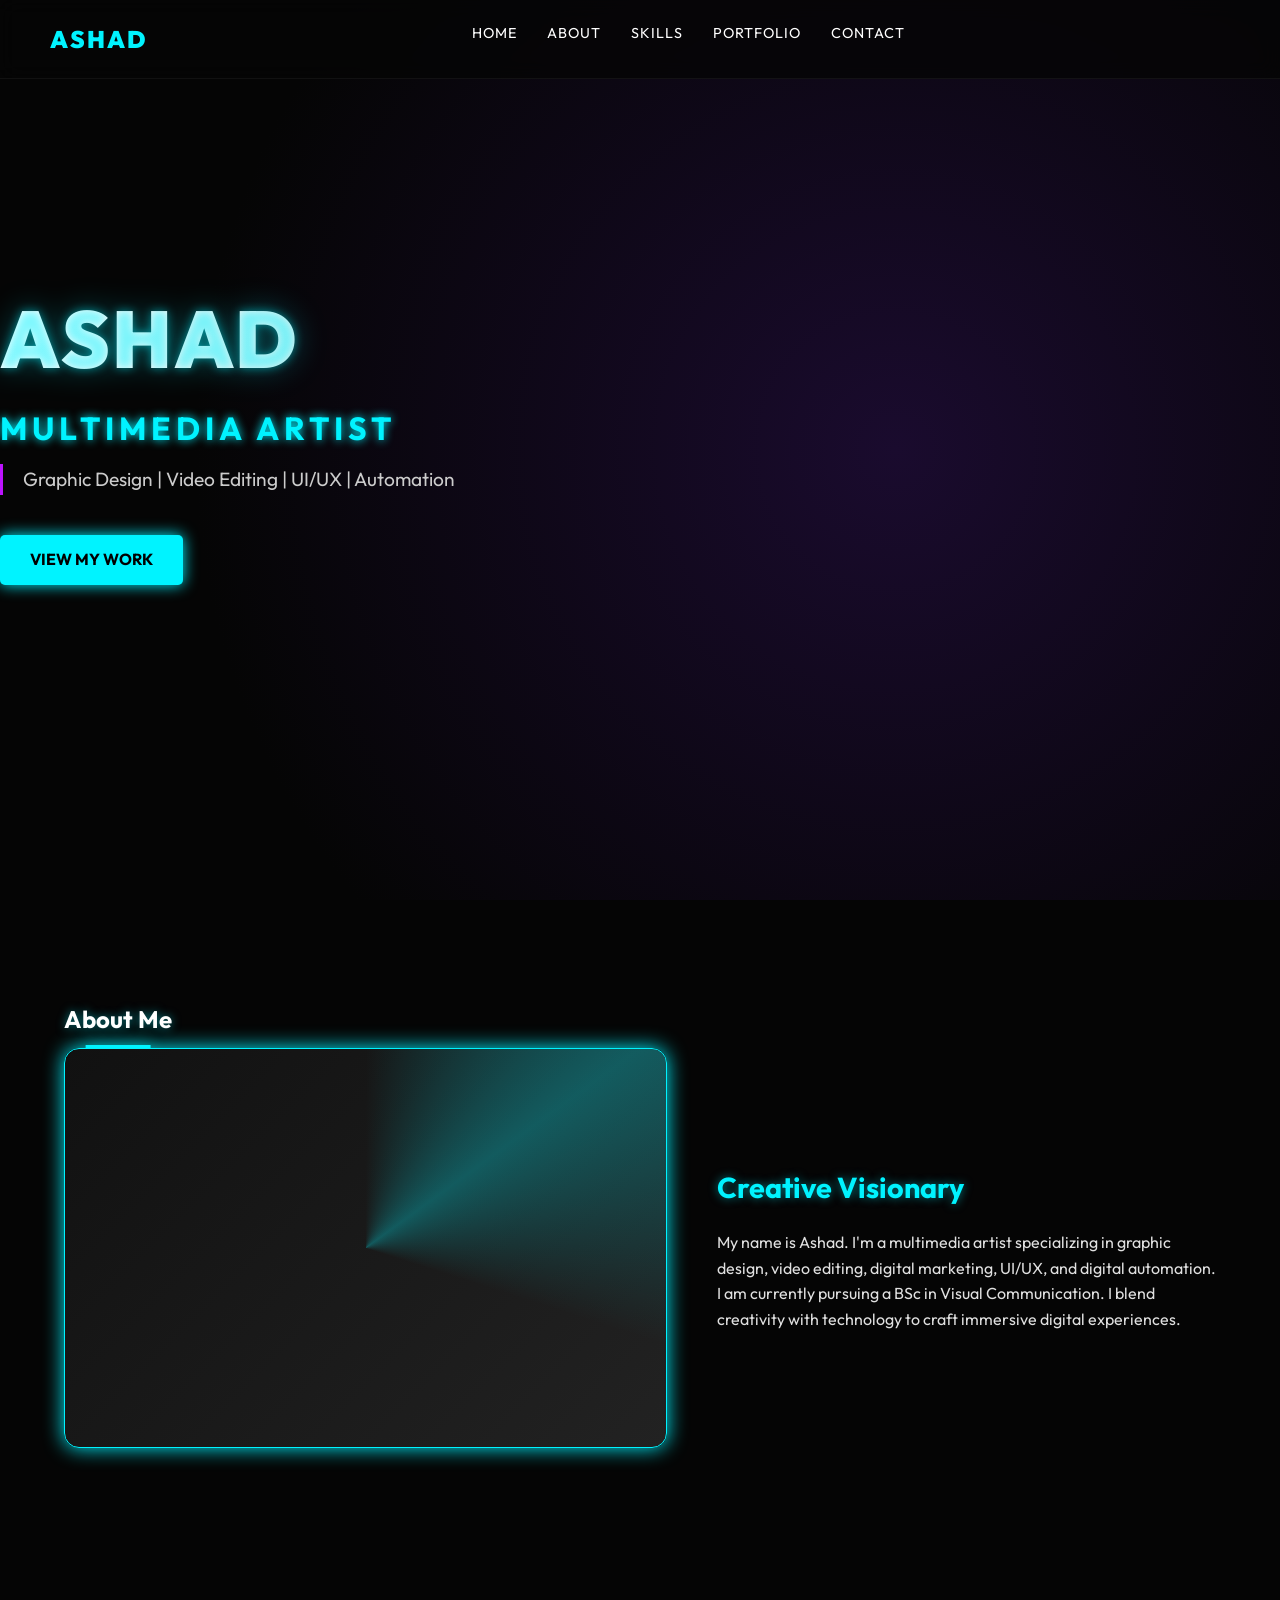
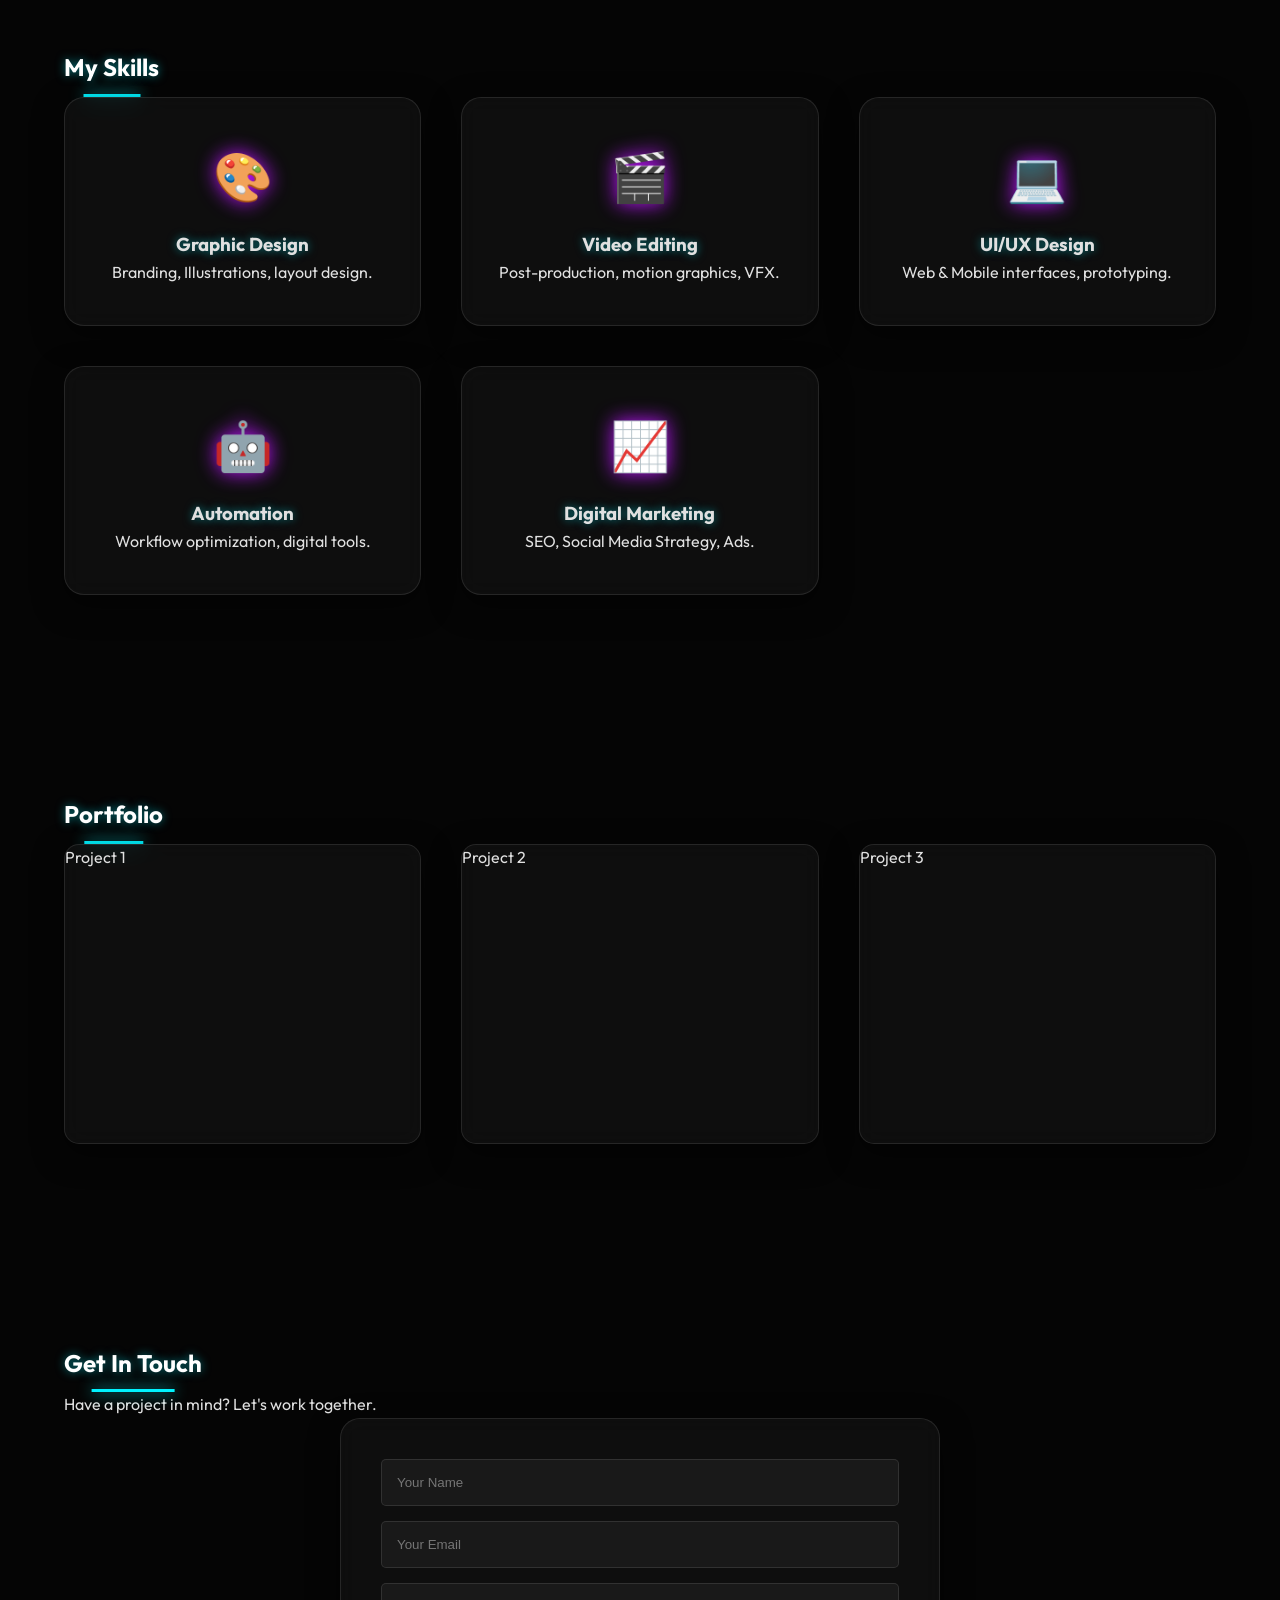
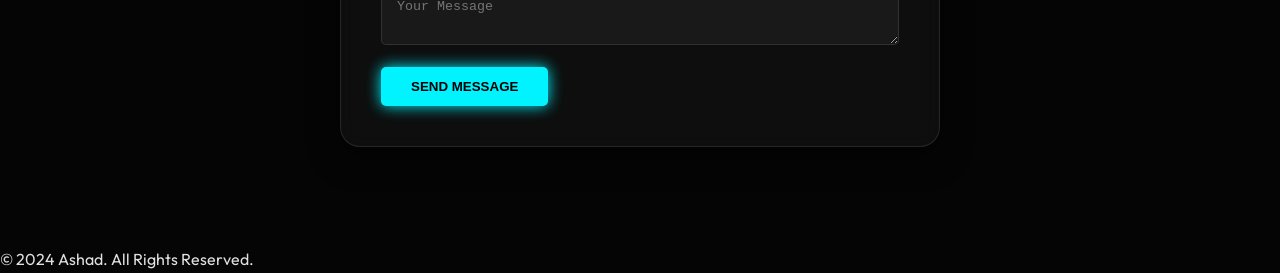
==== index_backup.html @ 560e742f "Initial commit of Portfolio Website" ====
<!DOCTYPE html>
<html lang="en">

<head>
    <meta charset="UTF-8">
    <meta name="viewport" content="width=device-width, initial-scale=1.0">
    <title>Ashad | Multimedia Artist</title>
    <link rel="preconnect" href="https://fonts.googleapis.com">
    <link rel="preconnect" href="https://fonts.gstatic.com" crossorigin>
    <link
        href="https://fonts.googleapis.com/css2?family=Orbitron:wght@400;500;700;900&family=Outfit:wght@300;400;600&display=swap"
        rel="stylesheet">
    <link rel="stylesheet" href="style.css">
</head>

<body>
    <nav>
        <div class="logo">ASHAD</div>
        <ul class="nav-links">
            <li><a href="#hero">Home</a></li>
            <li><a href="#about">About</a></li>
            <li><a href="#skills">Skills</a></li>
            <li><a href="#portfolio">Portfolio</a></li>
            <li><a href="#contact">Contact</a></li>
        </ul>
        <div class="hamburger">
            <span></span>
            <span></span>
            <span></span>
        </div>
    </nav>

    <section id="hero">
        <div class="hero-content">
            <h1 class="glitch" data-text="ASHAD">ASHAD</h1>
            <h2>Multimedia Artist</h2>
            <p>Graphic Design | Video Editing | UI/UX | Automation</p>
            <a href="#portfolio" class="cta-btn">View My Work</a>
        </div>
        <div class="hero-bg-overlay"></div>
    </section>

    <section id="about">
        <div class="container">
            <div class="section-title">
                <h2>About Me</h2>
            </div>
            <div class="about-content">
                <div class="profile-placeholder"></div>
                <div class="about-text">
                    <h3>Creative Visionary</h3>
                    <p>My name is Ashad. I'm a multimedia artist specializing in graphic design, video editing, digital
                        marketing, UI/UX, and digital automation.</p>
                    <p>I am currently pursuing a BSc in Visual Communication. I blend creativity with technology to
                        craft immersive digital experiences.</p>
                </div>
            </div>
        </div>
    </section>

    <section id="skills">
        <div class="container">
            <div class="section-title">
                <h2>My Skills</h2>
            </div>
            <div class="skills-grid">
                <div class="skill-card">
                    <div class="icon">🎨</div>
                    <h3>Graphic Design</h3>
                    <p>Branding, Illustrations, layout design.</p>
                </div>
                <div class="skill-card">
                    <div class="icon">🎬</div>
                    <h3>Video Editing</h3>
                    <p>Post-production, motion graphics, VFX.</p>
                </div>
                <div class="skill-card">
                    <div class="icon">💻</div>
                    <h3>UI/UX Design</h3>
                    <p>Web & Mobile interfaces, prototyping.</p>
                </div>
                <div class="skill-card">
                    <div class="icon">🤖</div>
                    <h3>Automation</h3>
                    <p>Workflow optimization, digital tools.</p>
                </div>
                <div class="skill-card">
                    <div class="icon">📈</div>
                    <h3>Digital Marketing</h3>
                    <p>SEO, Social Media Strategy, Ads.</p>
                </div>
            </div>
        </div>
    </section>

    <section id="portfolio">
        <div class="container">
            <div class="section-title">
                <h2>Portfolio</h2>
            </div>
            <div class="portfolio-grid">
                <!-- Placeholders for now -->
                <div class="portfolio-item">
                    <div class="placeholder-img">Project 1</div>
                    <div class="overlay">
                        <h3>Project Name</h3>
                        <p>Graphic Design</p>
                    </div>
                </div>
                <div class="portfolio-item">
                    <div class="placeholder-img">Project 2</div>
                    <div class="overlay">
                        <h3>Project Name</h3>
                        <p>Video Edit</p>
                    </div>
                </div>
                <div class="portfolio-item">
                    <div class="placeholder-img">Project 3</div>
                    <div class="overlay">
                        <h3>Project Name</h3>
                        <p>UI Design</p>
                    </div>
                </div>
            </div>
        </div>
    </section>

    <section id="contact">
        <div class="container">
            <div class="section-title">
                <h2>Get In Touch</h2>
            </div>
            <div class="contact-content">
                <p>Have a project in mind? Let's work together.</p>
                <form class="contact-form">
                    <input type="text" placeholder="Your Name" required>
                    <input type="email" placeholder="Your Email" required>
                    <textarea placeholder="Your Message" required></textarea>
                    <button type="submit" class="cta-btn">Send Message</button>
                </form>
            </div>
        </div>
    </section>

    <footer>
        <p>&copy; 2024 Ashad. All Rights Reserved.</p>
    </footer>

    <script src="main.js"></script>
</body>

</html>
---- style.css ----
:root {
    --bg-color: #050505;
    --text-color: #e0e0e0;
    --primary-color: #00f3ff;
    --secondary-color: #bc13fe;
    --accent-color: #ffe600;
    --glass-bg: rgba(255, 255, 255, 0.03);
    --glass-border: rgba(255, 255, 255, 0.08);
    --font-heading: 'Orbitron', sans-serif;
    --font-body: 'Outfit', sans-serif;
}

html,
body,
* {
    margin: 0;
    padding: 0;
    box-sizing: border-box;
    cursor: none;
    /* Hide default cursor */
}

body {
    background-color: var(--bg-color);
    color: var(--text-color);
    font-family: var(--font-body);
    line-height: 1.6;
    overflow-x: hidden;
    /* Removed perspective to prevent fixed position issues with cursor */
}

/* Background Effects */
.bg-grid {
    position: fixed;
    top: 0;
    left: 0;
    width: 200%;
    height: 200%;
    background-image:
        linear-gradient(var(--glass-border) 1px, transparent 1px),
        linear-gradient(90deg, var(--glass-border) 1px, transparent 1px);
    background-size: 50px 50px;
    transform: perspective(500px) rotateX(60deg) translateY(-100px) translateZ(-200px);
    opacity: 0.2;
    z-index: -2;
    animation: gridMove 20s linear infinite;
    pointer-events: none;
}

@keyframes gridMove {
    0% {
        transform: perspective(500px) rotateX(60deg) translateY(0) translateZ(-200px);
    }

    100% {
        transform: perspective(500px) rotateX(60deg) translateY(50px) translateZ(-200px);
    }
}

.particles {
    position: fixed;
    top: 0;
    left: 0;
    width: 100%;
    height: 100%;
    z-index: -1;
    pointer-events: none;
    overflow: hidden;
}

.particle {
    position: absolute;
    width: 2px;
    height: 2px;
    background: var(--primary-color);
    border-radius: 50%;
    box-shadow: 0 0 5px var(--primary-color);
    opacity: 0.5;
    animation: floatParticle 10s infinite linear;
}

@keyframes floatParticle {
    0% {
        transform: translateY(100vh);
        opacity: 0;
    }

    50% {
        opacity: 0.8;
    }

    100% {
        transform: translateY(-10vh);
        opacity: 0;
    }
}

/* Typography & Glows */
h1,
h2,
h3 {
    text-shadow: 0 0 10px rgba(0, 243, 255, 0.5);
}

.section-title h2 {
    position: relative;
    display: inline-block;
    padding-bottom: 10px;
    color: white;
}

.section-title h2::after {
    content: '';
    position: absolute;
    bottom: 0;
    left: 50%;
    transform: translateX(-50%);
    width: 60%;
    height: 3px;
    background: var(--primary-color);
    box-shadow: 0 0 15px var(--primary-color);
}

/* Hero Section Overhaul */
#hero {
    min-height: 100vh;
    display: flex;
    justify-content: center;
    /* Center the container */
    align-items: center;
    position: relative;
    background: radial-gradient(circle at 70% 50%, #1a0b2e 0%, #050505 70%);
    /* Highlight behind character */
    overflow: hidden;
    padding-top: 80px;
    /* Space for nav */
}

.hero-container {
    width: 90%;
    max-width: 1400px;
    display: flex;
    align-items: center;
    justify-content: space-between;
    z-index: 10;
}

.hero-content {
    flex: 1;
    text-align: left;
    /* Align text to left */
    transform-style: preserve-3d;
    padding-right: 50px;
}

.hero-content h1 {
    font-size: 5rem;
    line-height: 1.1;
    margin-bottom: 20px;
    font-weight: 900;
    letter-spacing: 2px;
    background: linear-gradient(to right, #fff, #bbb);
    background-clip: text;
    -webkit-background-clip: text;
    -webkit-text-fill-color: transparent;
    filter: drop-shadow(0 0 15px rgba(0, 243, 255, 0.3));
    animation: textFloat 4s ease-in-out infinite;
}

.hero-content h2 {
    font-size: 2rem;
    color: var(--primary-color);
    margin-bottom: 10px;
    text-transform: uppercase;
    letter-spacing: 5px;
    text-shadow: 0 0 10px var(--primary-color);
}

.hero-content p {
    font-size: 1.2rem;
    color: #ccc;
    margin-bottom: 40px;
    max-width: 600px;
    border-left: 3px solid var(--secondary-color);
    padding-left: 20px;
}

/* Hero Character Image */
.hero-image-container {
    flex: 1;
    display: flex;
    justify-content: center;
    align-items: center;
    position: relative;
    perspective: 1000px;
}

.hero-image-container::before {
    content: '';
    position: absolute;
    width: 600px;
    height: 600px;
    background: radial-gradient(circle, rgba(0, 243, 255, 0.2) 0%, transparent 70%);
    z-index: -1;
    animation: pulseGlow 5s infinite ease-in-out;
}

.hero-character {
    width: 100%;
    max-width: 600px;
    height: auto;
    filter: drop-shadow(0 0 20px rgba(188, 19, 254, 0.3));
    mask-image: linear-gradient(to bottom, black 80%, transparent 100%);
    -webkit-mask-image: linear-gradient(to bottom, black 80%, transparent 100%);
    transition: transform 0.2s ease-out;
}

@keyframes pulseGlow {

    0%,
    100% {
        opacity: 0.5;
        transform: scale(1);
    }

    50% {
        opacity: 0.8;
        transform: scale(1.1);
    }
}

@media(max-width: 968px) {
    .hero-container {
        flex-direction: column-reverse;
        text-align: center;
        padding-top: 120px;
    }

    .hero-content {
        padding-right: 0;
        text-align: center;
        margin-top: 40px;
    }

    .hero-content p {
        border-left: none;
        margin: 0 auto 40px auto;
    }

    .hero-content h1 {
        font-size: 3.5rem;
    }
}

@keyframes textFloat {

    0%,
    100% {
        transform: translateY(0) rotateX(0);
    }

    50% {
        transform: translateY(-10px) rotateX(5deg);
    }
}

/* 3D Cards logic */
.skill-card,
.portfolio-item,
.about-img img,
.contact-form {
    background: rgba(20, 20, 20, 0.6);
    backdrop-filter: blur(10px);
    border: 1px solid rgba(255, 255, 255, 0.1);
    box-shadow: 0 10px 30px rgba(0, 0, 0, 0.5);
    transition: transform 0.1s ease-out, box-shadow 0.3s ease;
    /* Fast transform */
    transform-style: preserve-3d;
    perspective: 1000px;
}

.skill-card:hover,
.portfolio-item:hover {
    box-shadow: 0 0 30px rgba(0, 243, 255, 0.3), inset 0 0 20px rgba(0, 243, 255, 0.1);
    border-color: var(--primary-color);
}

/* About Section */
.profile-placeholder {
    width: 100%;
    height: 400px;
    background: linear-gradient(135deg, #111 0%, #222 100%);
    position: relative;
    overflow: hidden;
    border-radius: 15px;
    border: 1px solid var(--primary-color);
    box-shadow: 0 0 20px var(--primary-color);
}

.profile-placeholder::before {
    content: '';
    position: absolute;
    top: -50%;
    left: -50%;
    width: 200%;
    height: 200%;
    background: conic-gradient(transparent, var(--primary-color), transparent 30%);
    animation: rotate 4s linear infinite;
    opacity: 0.3;
}

@keyframes rotate {
    100% {
        transform: rotate(360deg);
    }
}

/* Layout helpers */
.container {
    width: 90%;
    max-width: 1200px;
    margin: 0 auto;
}

section {
    padding: 100px 0;
}

/* Nav */
nav {
    display: flex;
    justify-content: space-between;
    padding: 20px 50px;
    position: fixed;
    width: 100%;
    top: 0;
    z-index: 1000;
    background: rgba(5, 5, 5, 0.8);
    backdrop-filter: blur(10px);
    border-bottom: 1px solid rgba(255, 255, 255, 0.05);
}

.nav-links {
    display: flex;
    gap: 30px;
    list-style: none;
}

.nav-links a {
    color: #fff;
    text-decoration: none;
    text-transform: uppercase;
    font-size: 0.9rem;
    letter-spacing: 1px;
    transition: 0.3s;
}

.nav-links a:hover {
    color: var(--primary-color);
    text-shadow: 0 0 10px var(--primary-color);
}

.logo {
    color: var(--primary-color);
    font-weight: 900;
    font-size: 1.5rem;
    letter-spacing: 2px;
}

/* Grid Layouts */
.skills-grid,
.portfolio-grid {
    display: grid;
    grid-template-columns: repeat(auto-fit, minmax(280px, 1fr));
    gap: 40px;
}

.skill-card {
    padding: 40px 20px;
    text-align: center;
    border-radius: 20px;
}

.skill-card .icon {
    font-size: 3rem;
    margin-bottom: 15px;
    filter: drop-shadow(0 0 10px var(--secondary-color));
}

.portfolio-item {
    height: 300px;
    border-radius: 15px;
    position: relative;
    overflow: hidden;
}

.portfolio-item .overlay {
    position: absolute;
    bottom: 0;
    left: 0;
    width: 100%;
    padding: 20px;
    background: linear-gradient(to top, black, transparent);
    transform: translateY(100%);
    transition: transform 0.3s ease;
}

.portfolio-item:hover .overlay {
    transform: translateY(0);
}

/* Contact */
.contact-form {
    padding: 40px;
    border-radius: 20px;
    max-width: 600px;
    margin: 0 auto;
}

.contact-form input,
.contact-form textarea {
    width: 100%;
    padding: 15px;
    margin-bottom: 15px;
    background: rgba(255, 255, 255, 0.05);
    border: 1px solid rgba(255, 255, 255, 0.1);
    color: white;
    border-radius: 5px;
}

.contact-form input:focus,
.contact-form textarea:focus {
    outline: none;
    border-color: var(--primary-color);
    box-shadow: 0 0 10px rgba(0, 243, 255, 0.2);
}

.cta-btn {
    padding: 12px 30px;
    background: var(--primary-color);
    color: black;
    border: none;
    font-weight: bold;
    text-transform: uppercase;
    cursor: pointer;
    box-shadow: 0 0 15px var(--primary-color);
    transition: 0.3s;
    display: inline-block;
    text-decoration: none;
    border-radius: 5px;
}

.cta-btn:hover {
    background: white;
    box-shadow: 0 0 25px white;
    transform: scale(1.05);
}

/* About Layout */
.about-content {
    display: flex;
    align-items: center;
    gap: 50px;
}

.about-text h3 {
    color: var(--primary-color);
    margin-bottom: 20px;
    font-size: 1.8rem;
}

/* Responsive */
@media(max-width: 768px) {
    .nav-links {
        display: none;
    }

    .hero-content h1 {
        font-size: 3rem;
    }

    .about-content {
        flex-direction: column;
    }
}
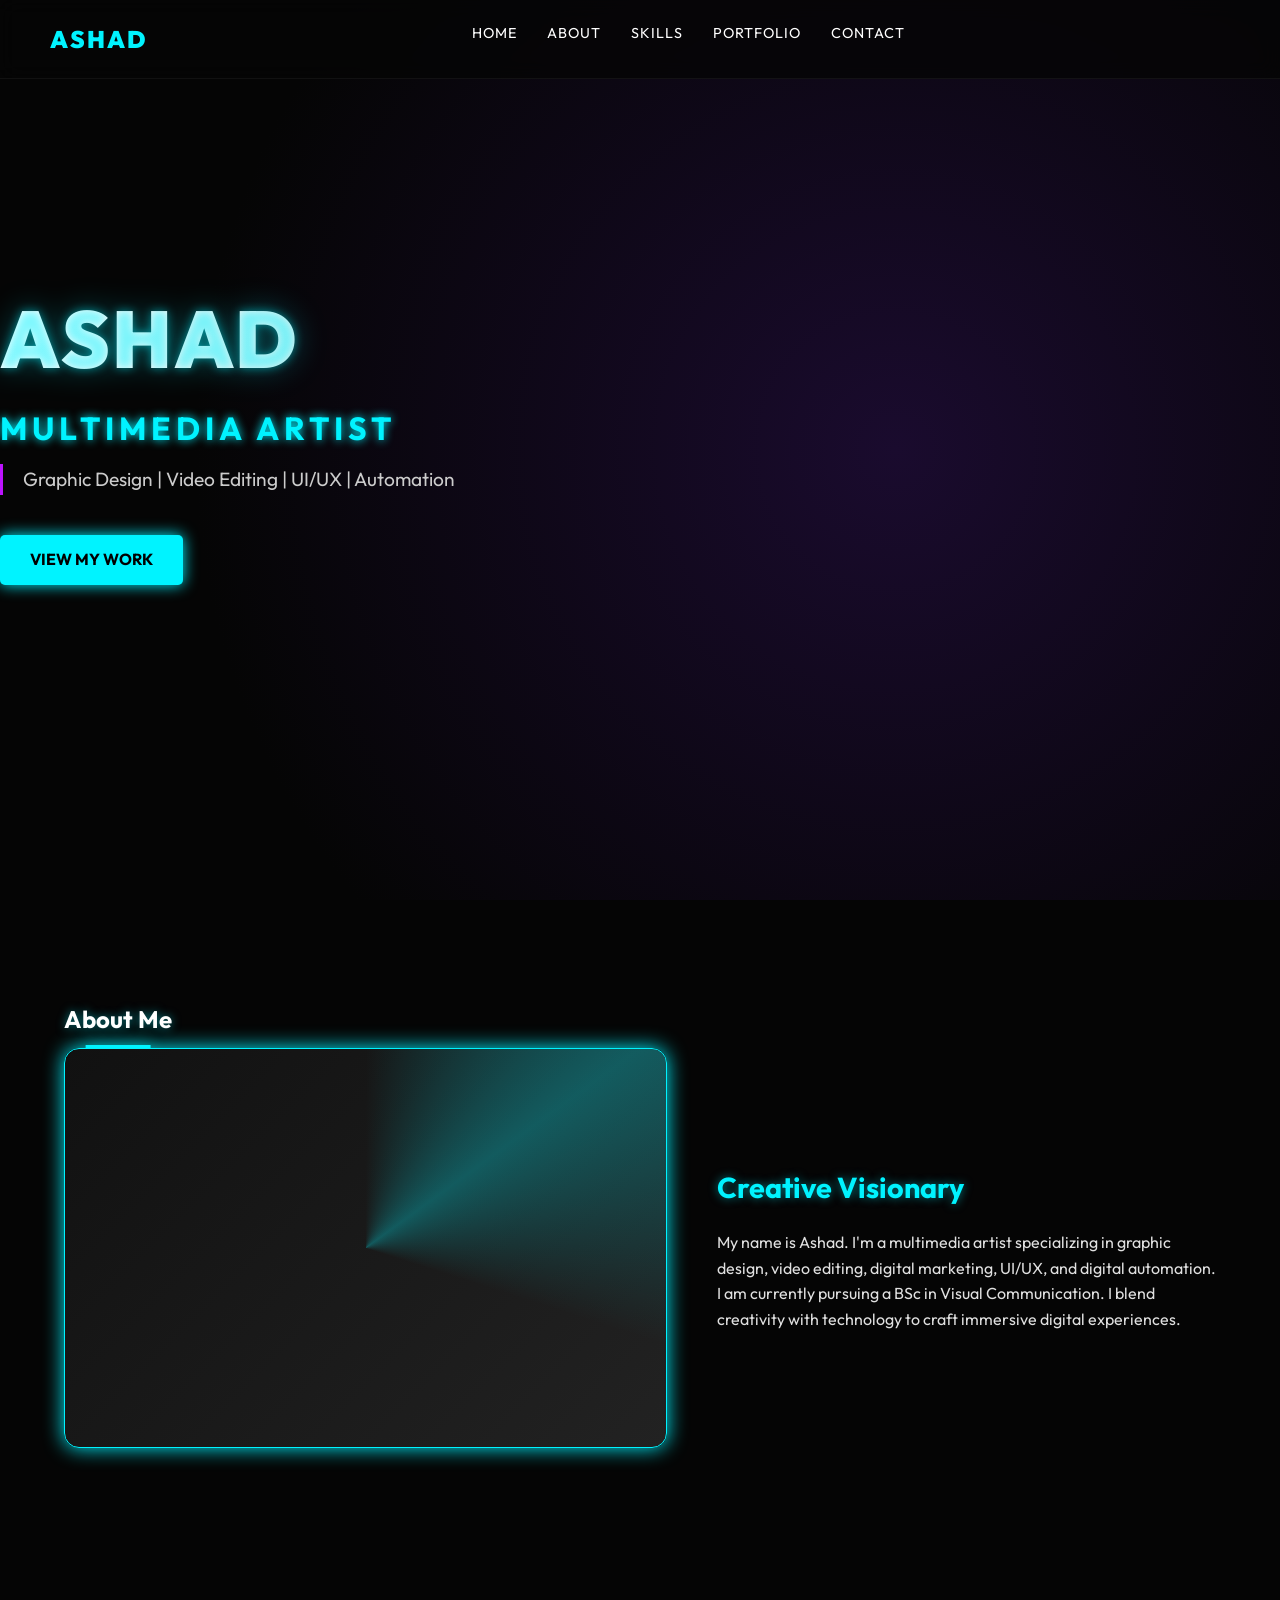
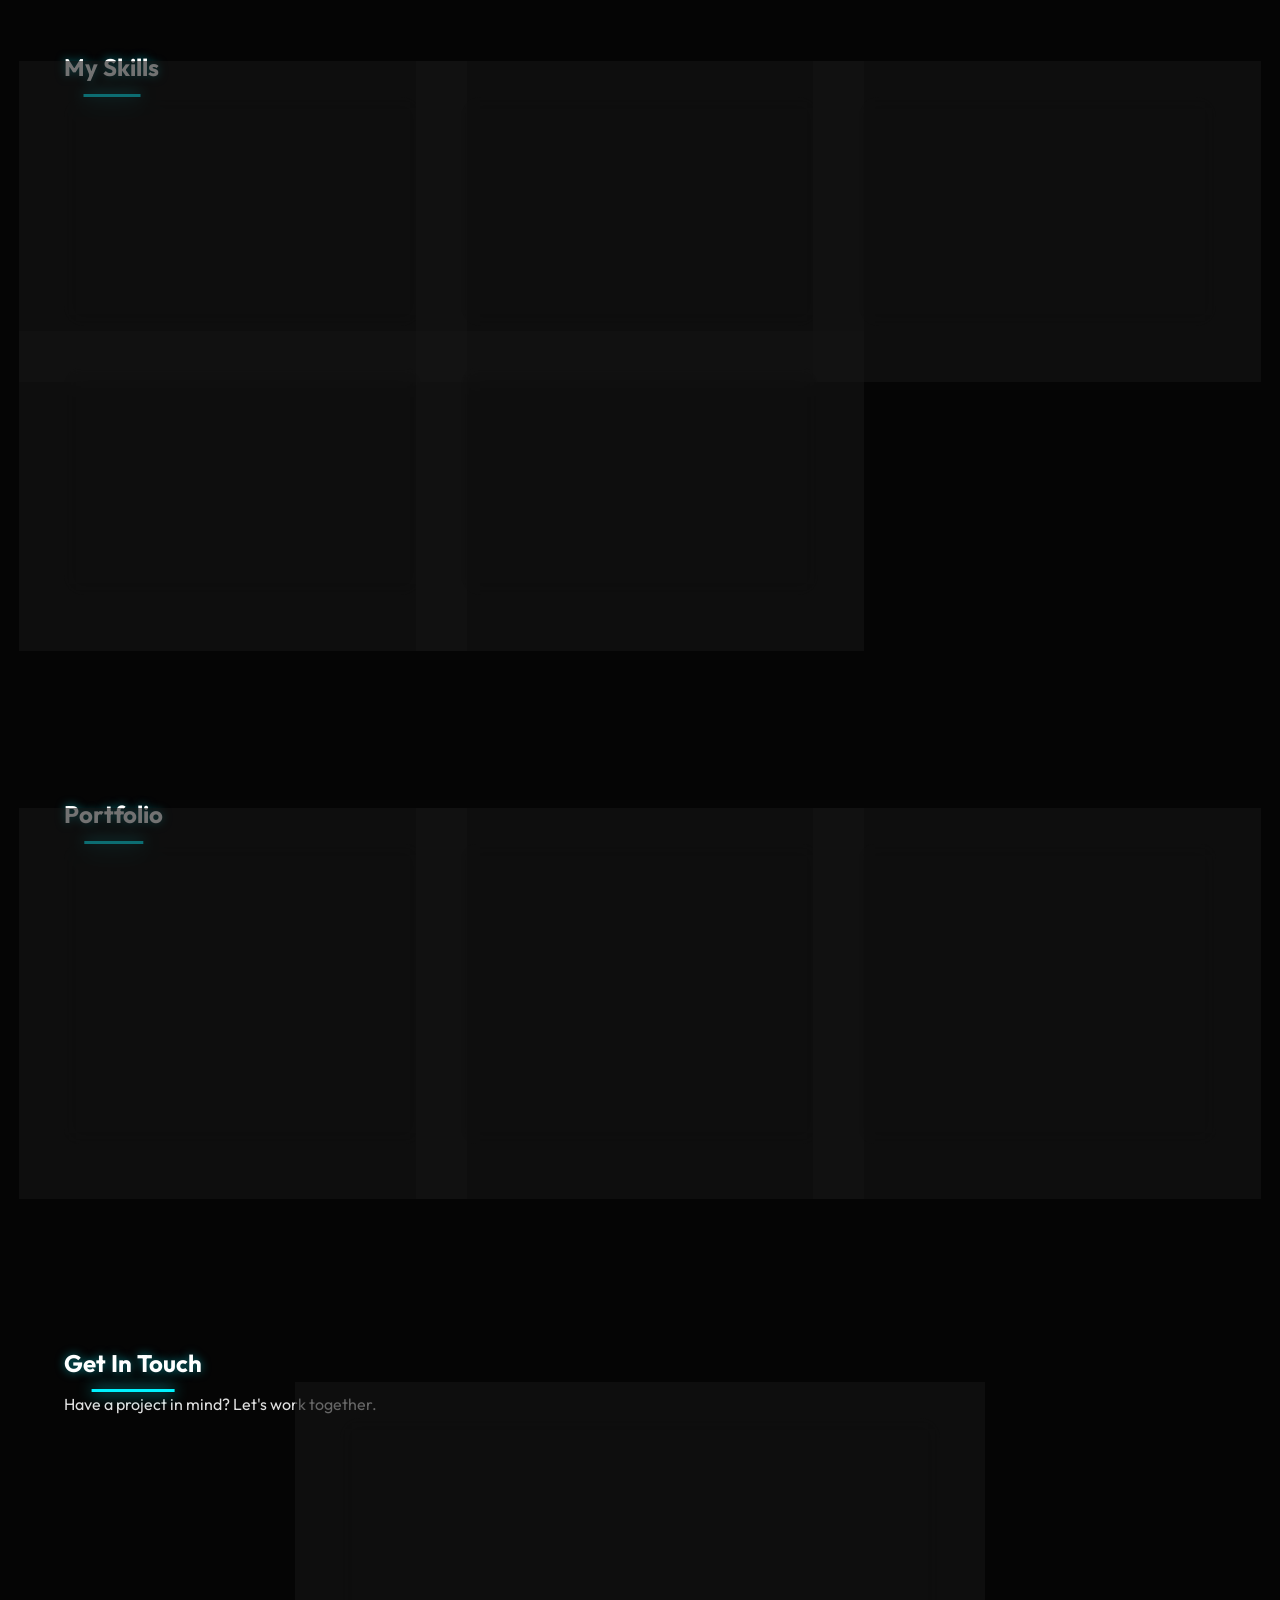
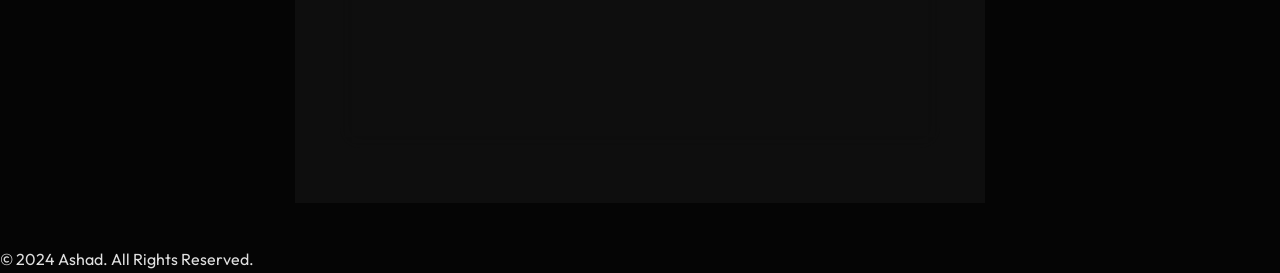
==== commit 3fbc893b: "Add files via upload" ====
--- a/index_backup.html
+++ b/index_backup.html
@@ -1,152 +1,152 @@
-<!DOCTYPE html>
-<html lang="en">
-
-<head>
-    <meta charset="UTF-8">
-    <meta name="viewport" content="width=device-width, initial-scale=1.0">
-    <title>Ashad | Multimedia Artist</title>
-    <link rel="preconnect" href="https://fonts.googleapis.com">
-    <link rel="preconnect" href="https://fonts.gstatic.com" crossorigin>
-    <link
-        href="https://fonts.googleapis.com/css2?family=Orbitron:wght@400;500;700;900&family=Outfit:wght@300;400;600&display=swap"
-        rel="stylesheet">
-    <link rel="stylesheet" href="style.css">
-</head>
-
-<body>
-    <nav>
-        <div class="logo">ASHAD</div>
-        <ul class="nav-links">
-            <li><a href="#hero">Home</a></li>
-            <li><a href="#about">About</a></li>
-            <li><a href="#skills">Skills</a></li>
-            <li><a href="#portfolio">Portfolio</a></li>
-            <li><a href="#contact">Contact</a></li>
-        </ul>
-        <div class="hamburger">
-            <span></span>
-            <span></span>
-            <span></span>
-        </div>
-    </nav>
-
-    <section id="hero">
-        <div class="hero-content">
-            <h1 class="glitch" data-text="ASHAD">ASHAD</h1>
-            <h2>Multimedia Artist</h2>
-            <p>Graphic Design | Video Editing | UI/UX | Automation</p>
-            <a href="#portfolio" class="cta-btn">View My Work</a>
-        </div>
-        <div class="hero-bg-overlay"></div>
-    </section>
-
-    <section id="about">
-        <div class="container">
-            <div class="section-title">
-                <h2>About Me</h2>
-            </div>
-            <div class="about-content">
-                <div class="profile-placeholder"></div>
-                <div class="about-text">
-                    <h3>Creative Visionary</h3>
-                    <p>My name is Ashad. I'm a multimedia artist specializing in graphic design, video editing, digital
-                        marketing, UI/UX, and digital automation.</p>
-                    <p>I am currently pursuing a BSc in Visual Communication. I blend creativity with technology to
-                        craft immersive digital experiences.</p>
-                </div>
-            </div>
-        </div>
-    </section>
-
-    <section id="skills">
-        <div class="container">
-            <div class="section-title">
-                <h2>My Skills</h2>
-            </div>
-            <div class="skills-grid">
-                <div class="skill-card">
-                    <div class="icon">🎨</div>
-                    <h3>Graphic Design</h3>
-                    <p>Branding, Illustrations, layout design.</p>
-                </div>
-                <div class="skill-card">
-                    <div class="icon">🎬</div>
-                    <h3>Video Editing</h3>
-                    <p>Post-production, motion graphics, VFX.</p>
-                </div>
-                <div class="skill-card">
-                    <div class="icon">💻</div>
-                    <h3>UI/UX Design</h3>
-                    <p>Web & Mobile interfaces, prototyping.</p>
-                </div>
-                <div class="skill-card">
-                    <div class="icon">🤖</div>
-                    <h3>Automation</h3>
-                    <p>Workflow optimization, digital tools.</p>
-                </div>
-                <div class="skill-card">
-                    <div class="icon">📈</div>
-                    <h3>Digital Marketing</h3>
-                    <p>SEO, Social Media Strategy, Ads.</p>
-                </div>
-            </div>
-        </div>
-    </section>
-
-    <section id="portfolio">
-        <div class="container">
-            <div class="section-title">
-                <h2>Portfolio</h2>
-            </div>
-            <div class="portfolio-grid">
-                <!-- Placeholders for now -->
-                <div class="portfolio-item">
-                    <div class="placeholder-img">Project 1</div>
-                    <div class="overlay">
-                        <h3>Project Name</h3>
-                        <p>Graphic Design</p>
-                    </div>
-                </div>
-                <div class="portfolio-item">
-                    <div class="placeholder-img">Project 2</div>
-                    <div class="overlay">
-                        <h3>Project Name</h3>
-                        <p>Video Edit</p>
-                    </div>
-                </div>
-                <div class="portfolio-item">
-                    <div class="placeholder-img">Project 3</div>
-                    <div class="overlay">
-                        <h3>Project Name</h3>
-                        <p>UI Design</p>
-                    </div>
-                </div>
-            </div>
-        </div>
-    </section>
-
-    <section id="contact">
-        <div class="container">
-            <div class="section-title">
-                <h2>Get In Touch</h2>
-            </div>
-            <div class="contact-content">
-                <p>Have a project in mind? Let's work together.</p>
-                <form class="contact-form">
-                    <input type="text" placeholder="Your Name" required>
-                    <input type="email" placeholder="Your Email" required>
-                    <textarea placeholder="Your Message" required></textarea>
-                    <button type="submit" class="cta-btn">Send Message</button>
-                </form>
-            </div>
-        </div>
-    </section>
-
-    <footer>
-        <p>&copy; 2024 Ashad. All Rights Reserved.</p>
-    </footer>
-
-    <script src="main.js"></script>
-</body>
-
+<!DOCTYPE html>
+<html lang="en">
+
+<head>
+    <meta charset="UTF-8">
+    <meta name="viewport" content="width=device-width, initial-scale=1.0">
+    <title>Ashad | Multimedia Artist</title>
+    <link rel="preconnect" href="https://fonts.googleapis.com">
+    <link rel="preconnect" href="https://fonts.gstatic.com" crossorigin>
+    <link
+        href="https://fonts.googleapis.com/css2?family=Orbitron:wght@400;500;700;900&family=Outfit:wght@300;400;600&display=swap"
+        rel="stylesheet">
+    <link rel="stylesheet" href="style.css">
+</head>
+
+<body>
+    <nav>
+        <div class="logo">ASHAD</div>
+        <ul class="nav-links">
+            <li><a href="#hero">Home</a></li>
+            <li><a href="#about">About</a></li>
+            <li><a href="#skills">Skills</a></li>
+            <li><a href="#portfolio">Portfolio</a></li>
+            <li><a href="#contact">Contact</a></li>
+        </ul>
+        <div class="hamburger">
+            <span></span>
+            <span></span>
+            <span></span>
+        </div>
+    </nav>
+
+    <section id="hero">
+        <div class="hero-content">
+            <h1 class="glitch" data-text="ASHAD">ASHAD</h1>
+            <h2>Multimedia Artist</h2>
+            <p>Graphic Design | Video Editing | UI/UX | Automation</p>
+            <a href="#portfolio" class="cta-btn">View My Work</a>
+        </div>
+        <div class="hero-bg-overlay"></div>
+    </section>
+
+    <section id="about">
+        <div class="container">
+            <div class="section-title">
+                <h2>About Me</h2>
+            </div>
+            <div class="about-content">
+                <div class="profile-placeholder"></div>
+                <div class="about-text">
+                    <h3>Creative Visionary</h3>
+                    <p>My name is Ashad. I'm a multimedia artist specializing in graphic design, video editing, digital
+                        marketing, UI/UX, and digital automation.</p>
+                    <p>I am currently pursuing a BSc in Visual Communication. I blend creativity with technology to
+                        craft immersive digital experiences.</p>
+                </div>
+            </div>
+        </div>
+    </section>
+
+    <section id="skills">
+        <div class="container">
+            <div class="section-title">
+                <h2>My Skills</h2>
+            </div>
+            <div class="skills-grid">
+                <div class="skill-card">
+                    <div class="icon">🎨</div>
+                    <h3>Graphic Design</h3>
+                    <p>Branding, Illustrations, layout design.</p>
+                </div>
+                <div class="skill-card">
+                    <div class="icon">🎬</div>
+                    <h3>Video Editing</h3>
+                    <p>Post-production, motion graphics, VFX.</p>
+                </div>
+                <div class="skill-card">
+                    <div class="icon">💻</div>
+                    <h3>UI/UX Design</h3>
+                    <p>Web & Mobile interfaces, prototyping.</p>
+                </div>
+                <div class="skill-card">
+                    <div class="icon">🤖</div>
+                    <h3>Automation</h3>
+                    <p>Workflow optimization, digital tools.</p>
+                </div>
+                <div class="skill-card">
+                    <div class="icon">📈</div>
+                    <h3>Digital Marketing</h3>
+                    <p>SEO, Social Media Strategy, Ads.</p>
+                </div>
+            </div>
+        </div>
+    </section>
+
+    <section id="portfolio">
+        <div class="container">
+            <div class="section-title">
+                <h2>Portfolio</h2>
+            </div>
+            <div class="portfolio-grid">
+                <!-- Placeholders for now -->
+                <div class="portfolio-item">
+                    <div class="placeholder-img">Project 1</div>
+                    <div class="overlay">
+                        <h3>Project Name</h3>
+                        <p>Graphic Design</p>
+                    </div>
+                </div>
+                <div class="portfolio-item">
+                    <div class="placeholder-img">Project 2</div>
+                    <div class="overlay">
+                        <h3>Project Name</h3>
+                        <p>Video Edit</p>
+                    </div>
+                </div>
+                <div class="portfolio-item">
+                    <div class="placeholder-img">Project 3</div>
+                    <div class="overlay">
+                        <h3>Project Name</h3>
+                        <p>UI Design</p>
+                    </div>
+                </div>
+            </div>
+        </div>
+    </section>
+
+    <section id="contact">
+        <div class="container">
+            <div class="section-title">
+                <h2>Get In Touch</h2>
+            </div>
+            <div class="contact-content">
+                <p>Have a project in mind? Let's work together.</p>
+                <form class="contact-form">
+                    <input type="text" placeholder="Your Name" required>
+                    <input type="email" placeholder="Your Email" required>
+                    <textarea placeholder="Your Message" required></textarea>
+                    <button type="submit" class="cta-btn">Send Message</button>
+                </form>
+            </div>
+        </div>
+    </section>
+
+    <footer>
+        <p>&copy; 2024 Ashad. All Rights Reserved.</p>
+    </footer>
+
+    <script src="main.js"></script>
+</body>
+
 </html>
--- a/style.css
+++ b/style.css
@@ -1,485 +1,540 @@
-:root {
-    --bg-color: #050505;
-    --text-color: #e0e0e0;
-    --primary-color: #00f3ff;
-    --secondary-color: #bc13fe;
-    --accent-color: #ffe600;
-    --glass-bg: rgba(255, 255, 255, 0.03);
-    --glass-border: rgba(255, 255, 255, 0.08);
-    --font-heading: 'Orbitron', sans-serif;
-    --font-body: 'Outfit', sans-serif;
-}
-
-html,
-body,
-* {
-    margin: 0;
-    padding: 0;
-    box-sizing: border-box;
-    cursor: none;
-    /* Hide default cursor */
-}
-
-body {
-    background-color: var(--bg-color);
-    color: var(--text-color);
-    font-family: var(--font-body);
-    line-height: 1.6;
-    overflow-x: hidden;
-    /* Removed perspective to prevent fixed position issues with cursor */
-}
-
-/* Background Effects */
-.bg-grid {
-    position: fixed;
-    top: 0;
-    left: 0;
-    width: 200%;
-    height: 200%;
-    background-image:
-        linear-gradient(var(--glass-border) 1px, transparent 1px),
-        linear-gradient(90deg, var(--glass-border) 1px, transparent 1px);
-    background-size: 50px 50px;
-    transform: perspective(500px) rotateX(60deg) translateY(-100px) translateZ(-200px);
-    opacity: 0.2;
-    z-index: -2;
-    animation: gridMove 20s linear infinite;
-    pointer-events: none;
-}
-
-@keyframes gridMove {
-    0% {
-        transform: perspective(500px) rotateX(60deg) translateY(0) translateZ(-200px);
-    }
-
-    100% {
-        transform: perspective(500px) rotateX(60deg) translateY(50px) translateZ(-200px);
-    }
-}
-
-.particles {
-    position: fixed;
-    top: 0;
-    left: 0;
-    width: 100%;
-    height: 100%;
-    z-index: -1;
-    pointer-events: none;
-    overflow: hidden;
-}
-
-.particle {
-    position: absolute;
-    width: 2px;
-    height: 2px;
-    background: var(--primary-color);
-    border-radius: 50%;
-    box-shadow: 0 0 5px var(--primary-color);
-    opacity: 0.5;
-    animation: floatParticle 10s infinite linear;
-}
-
-@keyframes floatParticle {
-    0% {
-        transform: translateY(100vh);
-        opacity: 0;
-    }
-
-    50% {
-        opacity: 0.8;
-    }
-
-    100% {
-        transform: translateY(-10vh);
-        opacity: 0;
-    }
-}
-
-/* Typography & Glows */
-h1,
-h2,
-h3 {
-    text-shadow: 0 0 10px rgba(0, 243, 255, 0.5);
-}
-
-.section-title h2 {
-    position: relative;
-    display: inline-block;
-    padding-bottom: 10px;
-    color: white;
-}
-
-.section-title h2::after {
-    content: '';
-    position: absolute;
-    bottom: 0;
-    left: 50%;
-    transform: translateX(-50%);
-    width: 60%;
-    height: 3px;
-    background: var(--primary-color);
-    box-shadow: 0 0 15px var(--primary-color);
-}
-
-/* Hero Section Overhaul */
-#hero {
-    min-height: 100vh;
-    display: flex;
-    justify-content: center;
-    /* Center the container */
-    align-items: center;
-    position: relative;
-    background: radial-gradient(circle at 70% 50%, #1a0b2e 0%, #050505 70%);
-    /* Highlight behind character */
-    overflow: hidden;
-    padding-top: 80px;
-    /* Space for nav */
-}
-
-.hero-container {
-    width: 90%;
-    max-width: 1400px;
-    display: flex;
-    align-items: center;
-    justify-content: space-between;
-    z-index: 10;
-}
-
-.hero-content {
-    flex: 1;
-    text-align: left;
-    /* Align text to left */
-    transform-style: preserve-3d;
-    padding-right: 50px;
-}
-
-.hero-content h1 {
-    font-size: 5rem;
-    line-height: 1.1;
-    margin-bottom: 20px;
-    font-weight: 900;
-    letter-spacing: 2px;
-    background: linear-gradient(to right, #fff, #bbb);
-    background-clip: text;
-    -webkit-background-clip: text;
-    -webkit-text-fill-color: transparent;
-    filter: drop-shadow(0 0 15px rgba(0, 243, 255, 0.3));
-    animation: textFloat 4s ease-in-out infinite;
-}
-
-.hero-content h2 {
-    font-size: 2rem;
-    color: var(--primary-color);
-    margin-bottom: 10px;
-    text-transform: uppercase;
-    letter-spacing: 5px;
-    text-shadow: 0 0 10px var(--primary-color);
-}
-
-.hero-content p {
-    font-size: 1.2rem;
-    color: #ccc;
-    margin-bottom: 40px;
-    max-width: 600px;
-    border-left: 3px solid var(--secondary-color);
-    padding-left: 20px;
-}
-
-/* Hero Character Image */
-.hero-image-container {
-    flex: 1;
-    display: flex;
-    justify-content: center;
-    align-items: center;
-    position: relative;
-    perspective: 1000px;
-}
-
-.hero-image-container::before {
-    content: '';
-    position: absolute;
-    width: 600px;
-    height: 600px;
-    background: radial-gradient(circle, rgba(0, 243, 255, 0.2) 0%, transparent 70%);
-    z-index: -1;
-    animation: pulseGlow 5s infinite ease-in-out;
-}
-
-.hero-character {
-    width: 100%;
-    max-width: 600px;
-    height: auto;
-    filter: drop-shadow(0 0 20px rgba(188, 19, 254, 0.3));
-    mask-image: linear-gradient(to bottom, black 80%, transparent 100%);
-    -webkit-mask-image: linear-gradient(to bottom, black 80%, transparent 100%);
-    transition: transform 0.2s ease-out;
-}
-
-@keyframes pulseGlow {
-
-    0%,
-    100% {
-        opacity: 0.5;
-        transform: scale(1);
-    }
-
-    50% {
-        opacity: 0.8;
-        transform: scale(1.1);
-    }
-}
-
-@media(max-width: 968px) {
-    .hero-container {
-        flex-direction: column-reverse;
-        text-align: center;
-        padding-top: 120px;
-    }
-
-    .hero-content {
-        padding-right: 0;
-        text-align: center;
-        margin-top: 40px;
-    }
-
-    .hero-content p {
-        border-left: none;
-        margin: 0 auto 40px auto;
-    }
-
-    .hero-content h1 {
-        font-size: 3.5rem;
-    }
-}
-
-@keyframes textFloat {
-
-    0%,
-    100% {
-        transform: translateY(0) rotateX(0);
-    }
-
-    50% {
-        transform: translateY(-10px) rotateX(5deg);
-    }
-}
-
-/* 3D Cards logic */
-.skill-card,
-.portfolio-item,
-.about-img img,
-.contact-form {
-    background: rgba(20, 20, 20, 0.6);
-    backdrop-filter: blur(10px);
-    border: 1px solid rgba(255, 255, 255, 0.1);
-    box-shadow: 0 10px 30px rgba(0, 0, 0, 0.5);
-    transition: transform 0.1s ease-out, box-shadow 0.3s ease;
-    /* Fast transform */
-    transform-style: preserve-3d;
-    perspective: 1000px;
-}
-
-.skill-card:hover,
-.portfolio-item:hover {
-    box-shadow: 0 0 30px rgba(0, 243, 255, 0.3), inset 0 0 20px rgba(0, 243, 255, 0.1);
-    border-color: var(--primary-color);
-}
-
-/* About Section */
-.profile-placeholder {
-    width: 100%;
-    height: 400px;
-    background: linear-gradient(135deg, #111 0%, #222 100%);
-    position: relative;
-    overflow: hidden;
-    border-radius: 15px;
-    border: 1px solid var(--primary-color);
-    box-shadow: 0 0 20px var(--primary-color);
-}
-
-.profile-placeholder::before {
-    content: '';
-    position: absolute;
-    top: -50%;
-    left: -50%;
-    width: 200%;
-    height: 200%;
-    background: conic-gradient(transparent, var(--primary-color), transparent 30%);
-    animation: rotate 4s linear infinite;
-    opacity: 0.3;
-}
-
-@keyframes rotate {
-    100% {
-        transform: rotate(360deg);
-    }
-}
-
-/* Layout helpers */
-.container {
-    width: 90%;
-    max-width: 1200px;
-    margin: 0 auto;
-}
-
-section {
-    padding: 100px 0;
-}
-
-/* Nav */
-nav {
-    display: flex;
-    justify-content: space-between;
-    padding: 20px 50px;
-    position: fixed;
-    width: 100%;
-    top: 0;
-    z-index: 1000;
-    background: rgba(5, 5, 5, 0.8);
-    backdrop-filter: blur(10px);
-    border-bottom: 1px solid rgba(255, 255, 255, 0.05);
-}
-
-.nav-links {
-    display: flex;
-    gap: 30px;
-    list-style: none;
-}
-
-.nav-links a {
-    color: #fff;
-    text-decoration: none;
-    text-transform: uppercase;
-    font-size: 0.9rem;
-    letter-spacing: 1px;
-    transition: 0.3s;
-}
-
-.nav-links a:hover {
-    color: var(--primary-color);
-    text-shadow: 0 0 10px var(--primary-color);
-}
-
-.logo {
-    color: var(--primary-color);
-    font-weight: 900;
-    font-size: 1.5rem;
-    letter-spacing: 2px;
-}
-
-/* Grid Layouts */
-.skills-grid,
-.portfolio-grid {
-    display: grid;
-    grid-template-columns: repeat(auto-fit, minmax(280px, 1fr));
-    gap: 40px;
-}
-
-.skill-card {
-    padding: 40px 20px;
-    text-align: center;
-    border-radius: 20px;
-}
-
-.skill-card .icon {
-    font-size: 3rem;
-    margin-bottom: 15px;
-    filter: drop-shadow(0 0 10px var(--secondary-color));
-}
-
-.portfolio-item {
-    height: 300px;
-    border-radius: 15px;
-    position: relative;
-    overflow: hidden;
-}
-
-.portfolio-item .overlay {
-    position: absolute;
-    bottom: 0;
-    left: 0;
-    width: 100%;
-    padding: 20px;
-    background: linear-gradient(to top, black, transparent);
-    transform: translateY(100%);
-    transition: transform 0.3s ease;
-}
-
-.portfolio-item:hover .overlay {
-    transform: translateY(0);
-}
-
-/* Contact */
-.contact-form {
-    padding: 40px;
-    border-radius: 20px;
-    max-width: 600px;
-    margin: 0 auto;
-}
-
-.contact-form input,
-.contact-form textarea {
-    width: 100%;
-    padding: 15px;
-    margin-bottom: 15px;
-    background: rgba(255, 255, 255, 0.05);
-    border: 1px solid rgba(255, 255, 255, 0.1);
-    color: white;
-    border-radius: 5px;
-}
-
-.contact-form input:focus,
-.contact-form textarea:focus {
-    outline: none;
-    border-color: var(--primary-color);
-    box-shadow: 0 0 10px rgba(0, 243, 255, 0.2);
-}
-
-.cta-btn {
-    padding: 12px 30px;
-    background: var(--primary-color);
-    color: black;
-    border: none;
-    font-weight: bold;
-    text-transform: uppercase;
-    cursor: pointer;
-    box-shadow: 0 0 15px var(--primary-color);
-    transition: 0.3s;
-    display: inline-block;
-    text-decoration: none;
-    border-radius: 5px;
-}
-
-.cta-btn:hover {
-    background: white;
-    box-shadow: 0 0 25px white;
-    transform: scale(1.05);
-}
-
-/* About Layout */
-.about-content {
-    display: flex;
-    align-items: center;
-    gap: 50px;
-}
-
-.about-text h3 {
-    color: var(--primary-color);
-    margin-bottom: 20px;
-    font-size: 1.8rem;
-}
-
-/* Responsive */
-@media(max-width: 768px) {
-    .nav-links {
-        display: none;
-    }
-
-    .hero-content h1 {
-        font-size: 3rem;
-    }
-
-    .about-content {
-        flex-direction: column;
-    }
+:root {
+    --bg-color: #050505;
+    --text-color: #e0e0e0;
+    --primary-color: #00f3ff;
+    --secondary-color: #bc13fe;
+    --accent-color: #ffe600;
+    --glass-bg: rgba(255, 255, 255, 0.03);
+    --glass-border: rgba(255, 255, 255, 0.08);
+    --font-heading: 'Orbitron', sans-serif;
+    --font-body: 'Outfit', sans-serif;
+}
+
+html,
+body,
+* {
+    margin: 0;
+    padding: 0;
+    box-sizing: border-box;
+    cursor: none;
+    /* Hide default cursor */
+}
+
+body {
+    background-color: var(--bg-color);
+    color: var(--text-color);
+    font-family: var(--font-body);
+    line-height: 1.6;
+    overflow-x: hidden;
+    /* Removed perspective to prevent fixed position issues with cursor */
+}
+
+/* Background Effects */
+.bg-grid {
+    position: fixed;
+    top: 0;
+    left: 0;
+    width: 200%;
+    height: 200%;
+    background-image:
+        linear-gradient(var(--glass-border) 1px, transparent 1px),
+        linear-gradient(90deg, var(--glass-border) 1px, transparent 1px);
+    background-size: 50px 50px;
+    transform: perspective(500px) rotateX(60deg) translateY(-100px) translateZ(-200px);
+    opacity: 0.2;
+    z-index: -2;
+    animation: gridMove 20s linear infinite;
+    pointer-events: none;
+}
+
+@keyframes gridMove {
+    0% {
+        transform: perspective(500px) rotateX(60deg) translateY(0) translateZ(-200px);
+    }
+
+    100% {
+        transform: perspective(500px) rotateX(60deg) translateY(50px) translateZ(-200px);
+    }
+}
+
+.particles {
+    position: fixed;
+    top: 0;
+    left: 0;
+    width: 100%;
+    height: 100%;
+    z-index: -1;
+    pointer-events: none;
+    overflow: hidden;
+}
+
+.particle {
+    position: absolute;
+    width: 2px;
+    height: 2px;
+    background: var(--primary-color);
+    border-radius: 50%;
+    box-shadow: 0 0 5px var(--primary-color);
+    opacity: 0.5;
+    animation: floatParticle 10s infinite linear;
+}
+
+@keyframes floatParticle {
+    0% {
+        transform: translateY(100vh);
+        opacity: 0;
+    }
+
+    50% {
+        opacity: 0.8;
+    }
+
+    100% {
+        transform: translateY(-10vh);
+        opacity: 0;
+    }
+}
+
+/* Typography & Glows */
+h1,
+h2,
+h3 {
+    text-shadow: 0 0 10px rgba(0, 243, 255, 0.5);
+}
+
+.section-title h2 {
+    position: relative;
+    display: inline-block;
+    padding-bottom: 10px;
+    color: white;
+}
+
+.section-title h2::after {
+    content: '';
+    position: absolute;
+    bottom: 0;
+    left: 50%;
+    transform: translateX(-50%);
+    width: 60%;
+    height: 3px;
+    background: var(--primary-color);
+    box-shadow: 0 0 15px var(--primary-color);
+}
+
+/* Hero Section Overhaul */
+#hero {
+    min-height: 100vh;
+    display: flex;
+    justify-content: center;
+    /* Center the container */
+    align-items: center;
+    position: relative;
+    background: radial-gradient(circle at 70% 50%, #1a0b2e 0%, #050505 70%);
+    /* Highlight behind character */
+    overflow: hidden;
+    padding-top: 80px;
+    /* Space for nav */
+}
+
+.hero-container {
+    width: 90%;
+    max-width: 1400px;
+    display: flex;
+    align-items: center;
+    justify-content: space-between;
+    /* Split layout */
+    z-index: 10;
+}
+
+.hero-content {
+    flex: 1;
+    text-align: left;
+    padding-right: 50px;
+    transform-style: preserve-3d;
+}
+
+.hero-content h1 {
+    font-size: 5rem;
+    line-height: 1.1;
+    margin-bottom: 20px;
+    font-weight: 900;
+    letter-spacing: 2px;
+    background: linear-gradient(to right, #fff, #bbb);
+    background-clip: text;
+    -webkit-background-clip: text;
+    -webkit-text-fill-color: transparent;
+    filter: drop-shadow(0 0 15px rgba(0, 243, 255, 0.3));
+    animation: textFloat 4s ease-in-out infinite;
+}
+
+.hero-content h2 {
+    font-size: 2rem;
+    color: var(--primary-color);
+    margin-bottom: 10px;
+    text-transform: uppercase;
+    letter-spacing: 5px;
+    text-shadow: 0 0 10px var(--primary-color);
+}
+
+.hero-content p {
+    font-size: 1.2rem;
+    color: #ccc;
+    margin-bottom: 40px;
+    max-width: 600px;
+    border-left: 3px solid var(--secondary-color);
+    padding-left: 20px;
+}
+
+/* Cyber Hero Character */
+.hero-image-container {
+    flex: 1;
+    display: flex;
+    justify-content: center;
+    align-items: center;
+    position: relative;
+    perspective: 1000px;
+}
+
+.cyber-character {
+    position: relative;
+    width: 100%;
+    max-width: 550px;
+    animation: cyberFloat 6s ease-in-out infinite;
+    cursor: crosshair;
+    /* Bottom fade applies to both face + canvas */
+    mask-image: linear-gradient(to bottom, black 70%, transparent 100%);
+    -webkit-mask-image: linear-gradient(to bottom, black 70%, transparent 100%);
+}
+
+/* Face layer — always visible underneath */
+.layer-face {
+    display: block;
+    width: 100%;
+    height: auto;
+    position: relative;
+    z-index: 1;
+    filter: drop-shadow(0 0 40px rgba(0, 243, 255, 0.4));
+    pointer-events: none;
+    user-select: none;
+}
+
+/* Canvas sits on top — shows helmet, is erased by mouse */
+.reveal-canvas {
+    position: absolute;
+    top: 0;
+    left: 0;
+    width: 100%;
+    height: 100%;
+    z-index: 2;
+    pointer-events: none;
+    /* Mouse events handled on parent */
+    border-radius: 0;
+    mix-blend-mode: normal;
+}
+
+/* Glowing Aura Behind */
+.hero-image-container::before {
+    content: '';
+    position: absolute;
+    top: 50%;
+    left: 50%;
+    transform: translate(-50%, -50%);
+    width: 120%;
+    height: 120%;
+    background: radial-gradient(circle, rgba(188, 19, 254, 0.15) 0%, transparent 70%);
+    z-index: -1;
+    animation: pulseAura 4s infinite alternate;
+}
+
+@keyframes cyberFloat {
+
+    0%,
+    100% {
+        transform: translateY(0);
+    }
+
+    50% {
+        transform: translateY(-20px);
+    }
+}
+
+@keyframes pulseAura {
+    0% {
+        transform: translate(-50%, -50%) scale(0.9);
+        opacity: 0.5;
+    }
+
+    100% {
+        transform: translate(-50%, -50%) scale(1.1);
+        opacity: 0.8;
+    }
+}
+
+@keyframes pulseGlow {
+
+    0%,
+    100% {
+        opacity: 0.5;
+        transform: scale(1);
+    }
+
+    50% {
+        opacity: 0.8;
+        transform: scale(1.1);
+    }
+}
+
+@media(max-width: 968px) {
+    .hero-container {
+        flex-direction: column-reverse;
+        text-align: center;
+        padding-top: 120px;
+    }
+
+    .hero-content {
+        padding-right: 0;
+        text-align: center;
+        margin-top: 40px;
+    }
+
+    .hero-content p {
+        border-left: none;
+        margin: 0 auto 40px auto;
+    }
+
+    .hero-content h1 {
+        font-size: 3.5rem;
+    }
+}
+
+@keyframes textFloat {
+
+    0%,
+    100% {
+        transform: translateY(0) rotateX(0);
+    }
+
+    50% {
+        transform: translateY(-10px) rotateX(5deg);
+    }
+}
+
+/* 3D Cards logic */
+.skill-card,
+.portfolio-item,
+.about-img img,
+.contact-form {
+    background: rgba(20, 20, 20, 0.6);
+    backdrop-filter: blur(10px);
+    border: 1px solid rgba(255, 255, 255, 0.1);
+    box-shadow: 0 10px 30px rgba(0, 0, 0, 0.5);
+    transition: transform 0.1s ease-out, box-shadow 0.3s ease;
+    /* Fast transform */
+    transform-style: preserve-3d;
+    perspective: 1000px;
+}
+
+.skill-card:hover,
+.portfolio-item:hover {
+    box-shadow: 0 0 30px rgba(0, 243, 255, 0.3), inset 0 0 20px rgba(0, 243, 255, 0.1);
+    border-color: var(--primary-color);
+}
+
+/* About Section */
+.profile-placeholder {
+    width: 100%;
+    height: 400px;
+    background: linear-gradient(135deg, #111 0%, #222 100%);
+    position: relative;
+    overflow: hidden;
+    border-radius: 15px;
+    border: 1px solid var(--primary-color);
+    box-shadow: 0 0 20px var(--primary-color);
+}
+
+.profile-placeholder::before {
+    content: '';
+    position: absolute;
+    top: -50%;
+    left: -50%;
+    width: 200%;
+    height: 200%;
+    background: conic-gradient(transparent, var(--primary-color), transparent 30%);
+    animation: rotate 4s linear infinite;
+    opacity: 0.3;
+}
+
+@keyframes rotate {
+    100% {
+        transform: rotate(360deg);
+    }
+}
+
+/* Layout helpers */
+.container {
+    width: 90%;
+    max-width: 1200px;
+    margin: 0 auto;
+}
+
+section {
+    padding: 100px 0;
+}
+
+/* Nav */
+nav {
+    display: flex;
+    justify-content: space-between;
+    padding: 20px 50px;
+    position: fixed;
+    width: 100%;
+    top: 0;
+    z-index: 1000;
+    background: rgba(5, 5, 5, 0.8);
+    backdrop-filter: blur(10px);
+    border-bottom: 1px solid rgba(255, 255, 255, 0.05);
+}
+
+.nav-links {
+    display: flex;
+    gap: 30px;
+    list-style: none;
+}
+
+.nav-links a {
+    color: #fff;
+    text-decoration: none;
+    text-transform: uppercase;
+    font-size: 0.9rem;
+    letter-spacing: 1px;
+    transition: 0.3s;
+}
+
+.nav-links a:hover {
+    color: var(--primary-color);
+    text-shadow: 0 0 10px var(--primary-color);
+}
+
+.logo {
+    color: var(--primary-color);
+    font-weight: 900;
+    font-size: 1.5rem;
+    letter-spacing: 2px;
+}
+
+/* Grid Layouts */
+.skills-grid,
+.portfolio-grid {
+    display: grid;
+    grid-template-columns: repeat(auto-fit, minmax(280px, 1fr));
+    gap: 40px;
+}
+
+.skill-card {
+    padding: 40px 20px;
+    text-align: center;
+    border-radius: 20px;
+}
+
+.skill-card .icon {
+    font-size: 3rem;
+    margin-bottom: 15px;
+    filter: drop-shadow(0 0 10px var(--secondary-color));
+}
+
+.portfolio-item {
+    height: 300px;
+    border-radius: 15px;
+    position: relative;
+    overflow: hidden;
+}
+
+.portfolio-item .overlay {
+    position: absolute;
+    bottom: 0;
+    left: 0;
+    width: 100%;
+    padding: 20px;
+    background: linear-gradient(to top, black, transparent);
+    transform: translateY(100%);
+    transition: transform 0.3s ease;
+}
+
+.portfolio-item:hover .overlay {
+    transform: translateY(0);
+}
+
+/* Contact */
+.contact-form {
+    padding: 40px;
+    border-radius: 20px;
+    max-width: 600px;
+    margin: 0 auto;
+}
+
+.contact-form input,
+.contact-form textarea {
+    width: 100%;
+    padding: 15px;
+    margin-bottom: 15px;
+    background: rgba(255, 255, 255, 0.05);
+    border: 1px solid rgba(255, 255, 255, 0.1);
+    color: white;
+    border-radius: 5px;
+}
+
+.contact-form input:focus,
+.contact-form textarea:focus {
+    outline: none;
+    border-color: var(--primary-color);
+    box-shadow: 0 0 10px rgba(0, 243, 255, 0.2);
+}
+
+.cta-btn {
+    padding: 12px 30px;
+    background: var(--primary-color);
+    color: black;
+    border: none;
+    font-weight: bold;
+    text-transform: uppercase;
+    cursor: pointer;
+    box-shadow: 0 0 15px var(--primary-color);
+    transition: 0.3s;
+    display: inline-block;
+    text-decoration: none;
+    border-radius: 5px;
+}
+
+.cta-btn:hover {
+    background: white;
+    box-shadow: 0 0 25px white;
+    transform: scale(1.05);
+}
+
+/* About Layout */
+.about-content {
+    display: flex;
+    align-items: center;
+    gap: 50px;
+}
+
+.about-text h3 {
+    color: var(--primary-color);
+    margin-bottom: 20px;
+    font-size: 1.8rem;
+}
+
+/* Responsive */
+@media(max-width: 768px) {
+    .nav-links {
+        display: none;
+    }
+
+    .hero-content h1 {
+        font-size: 3rem;
+    }
+
+    .about-content {
+        flex-direction: column;
+    }
 }
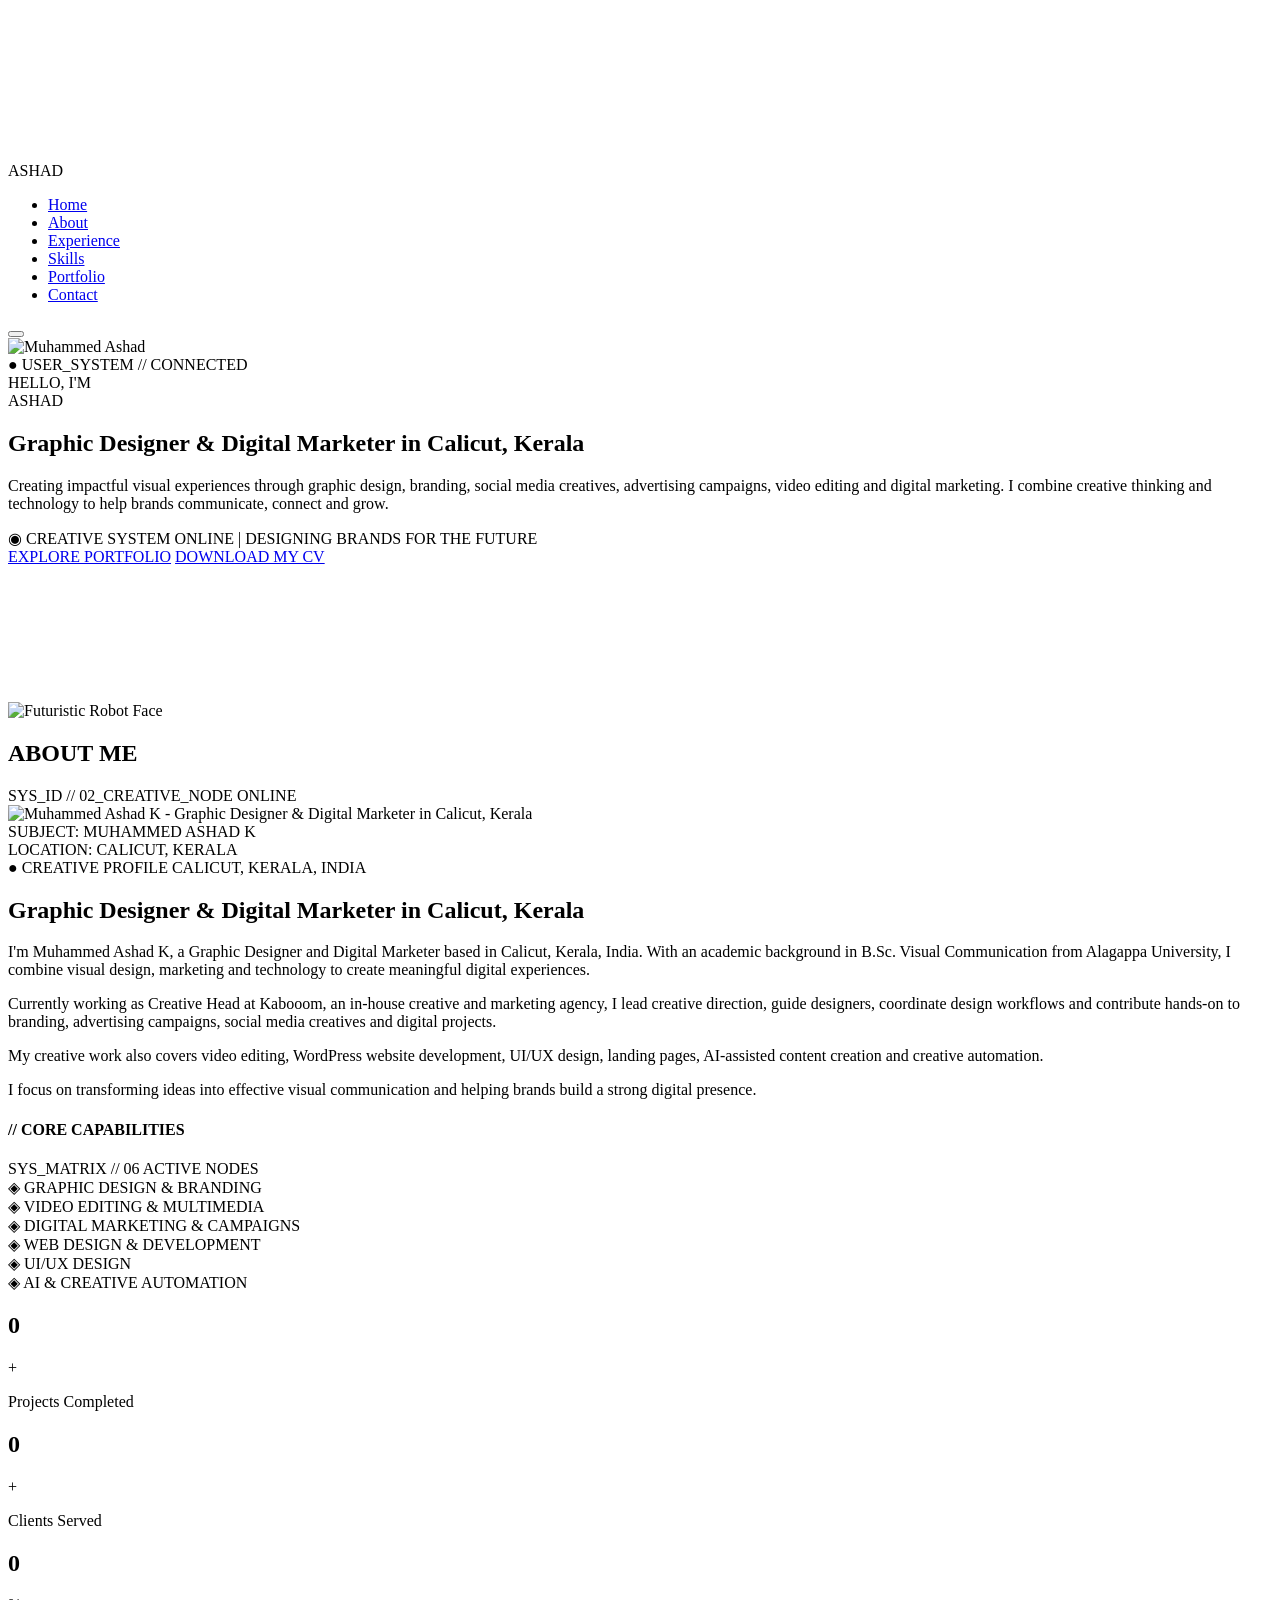
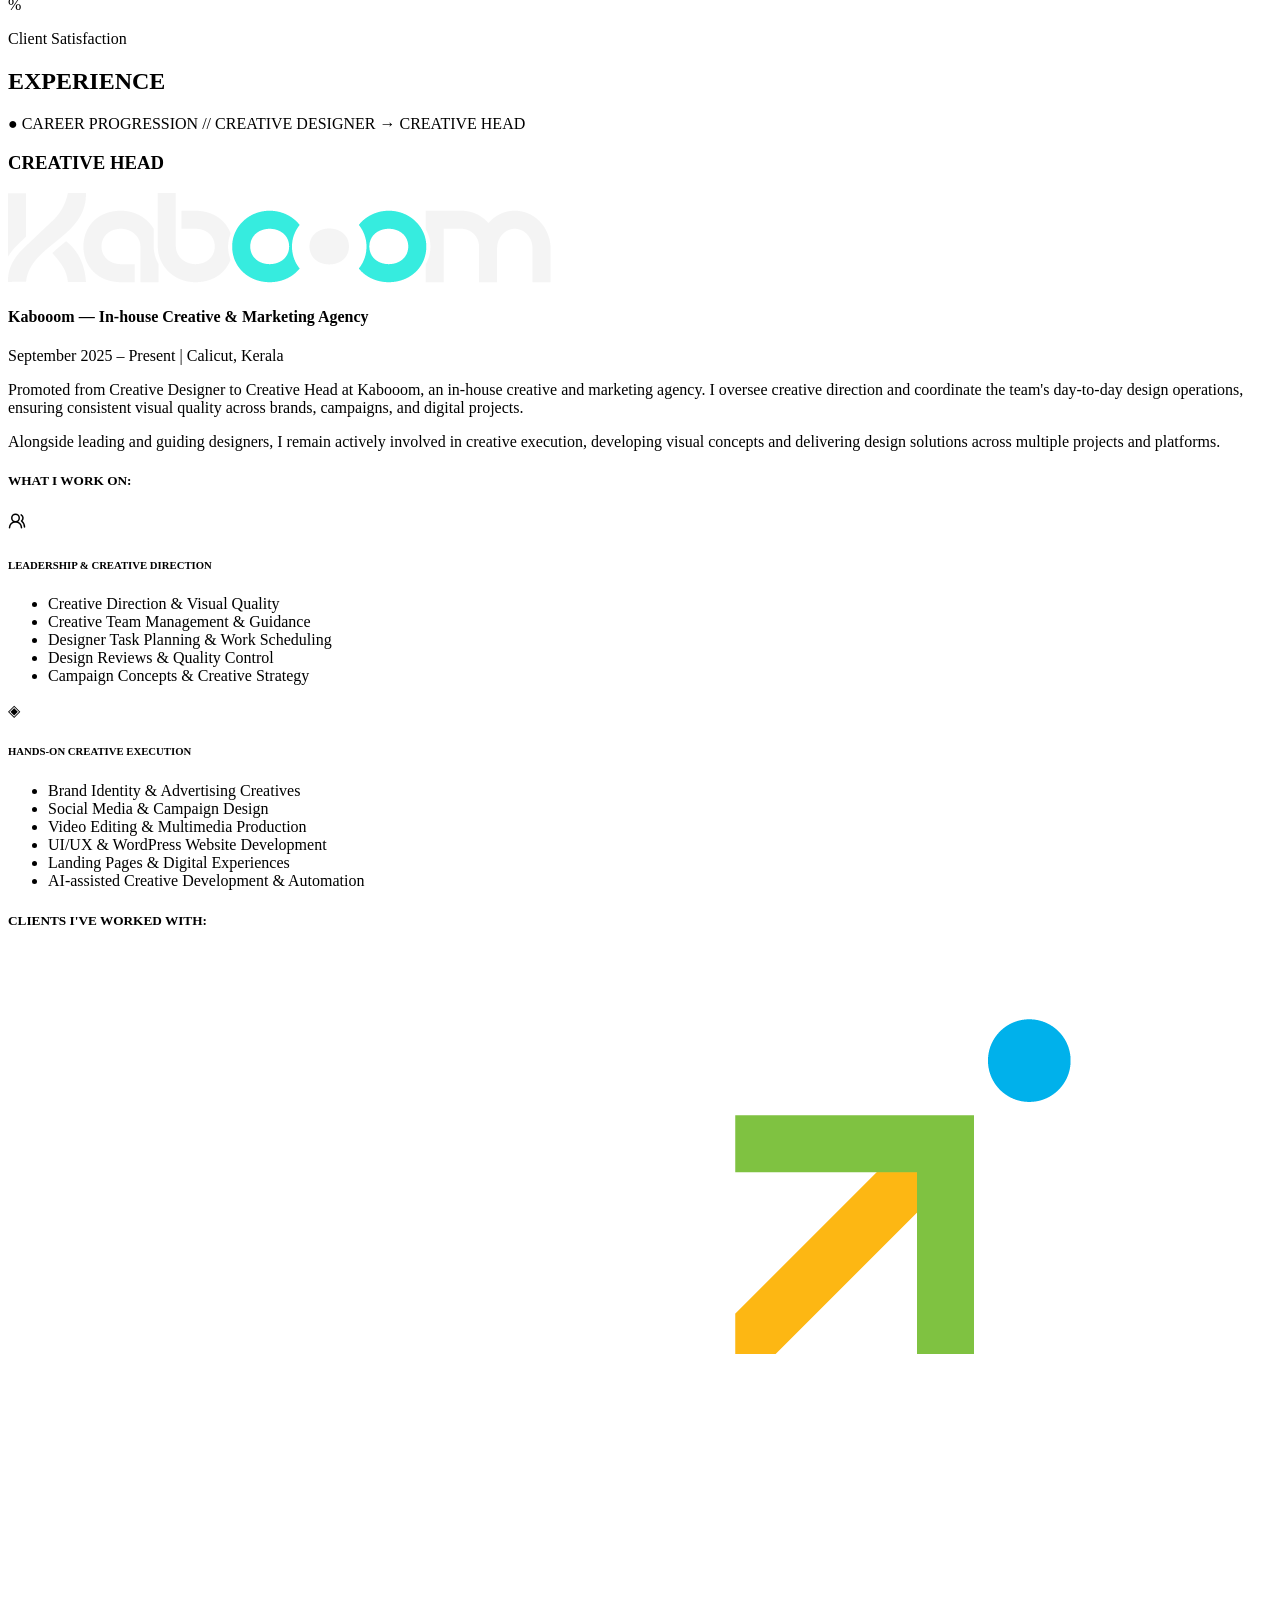
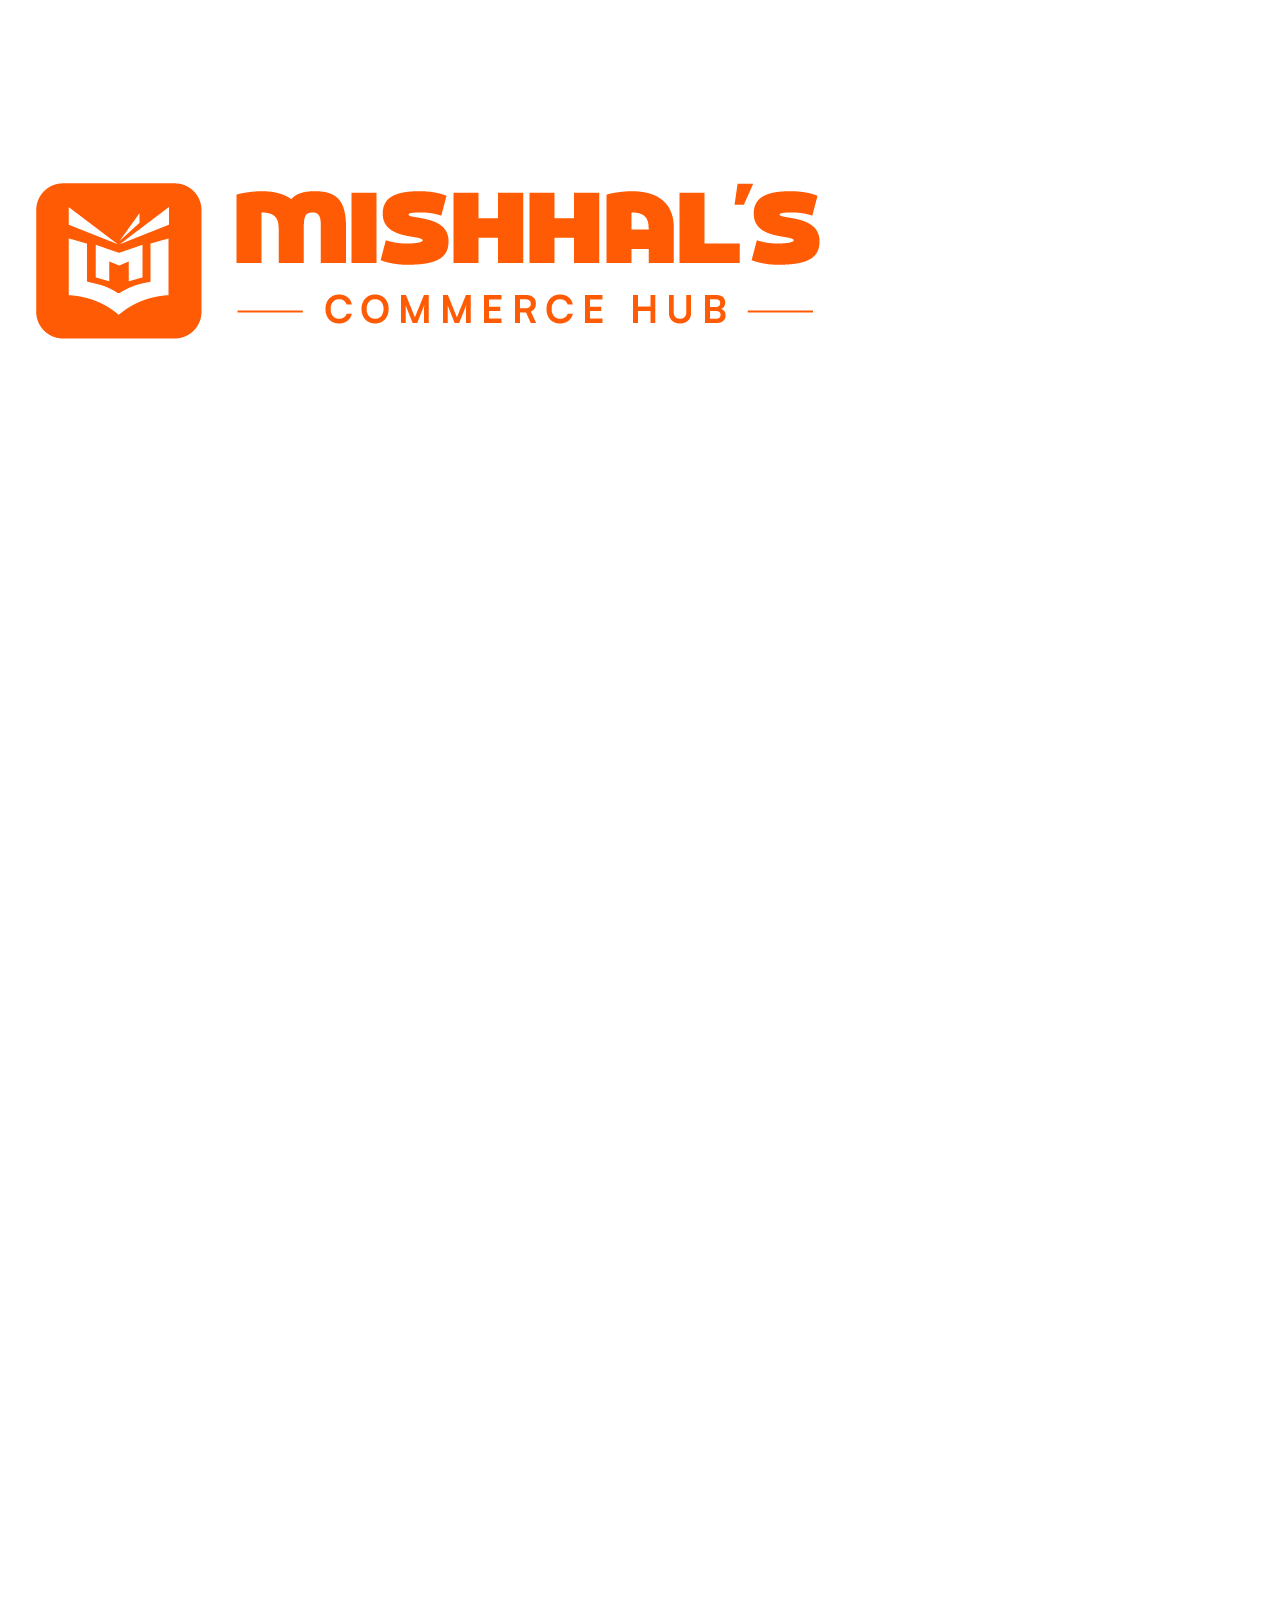
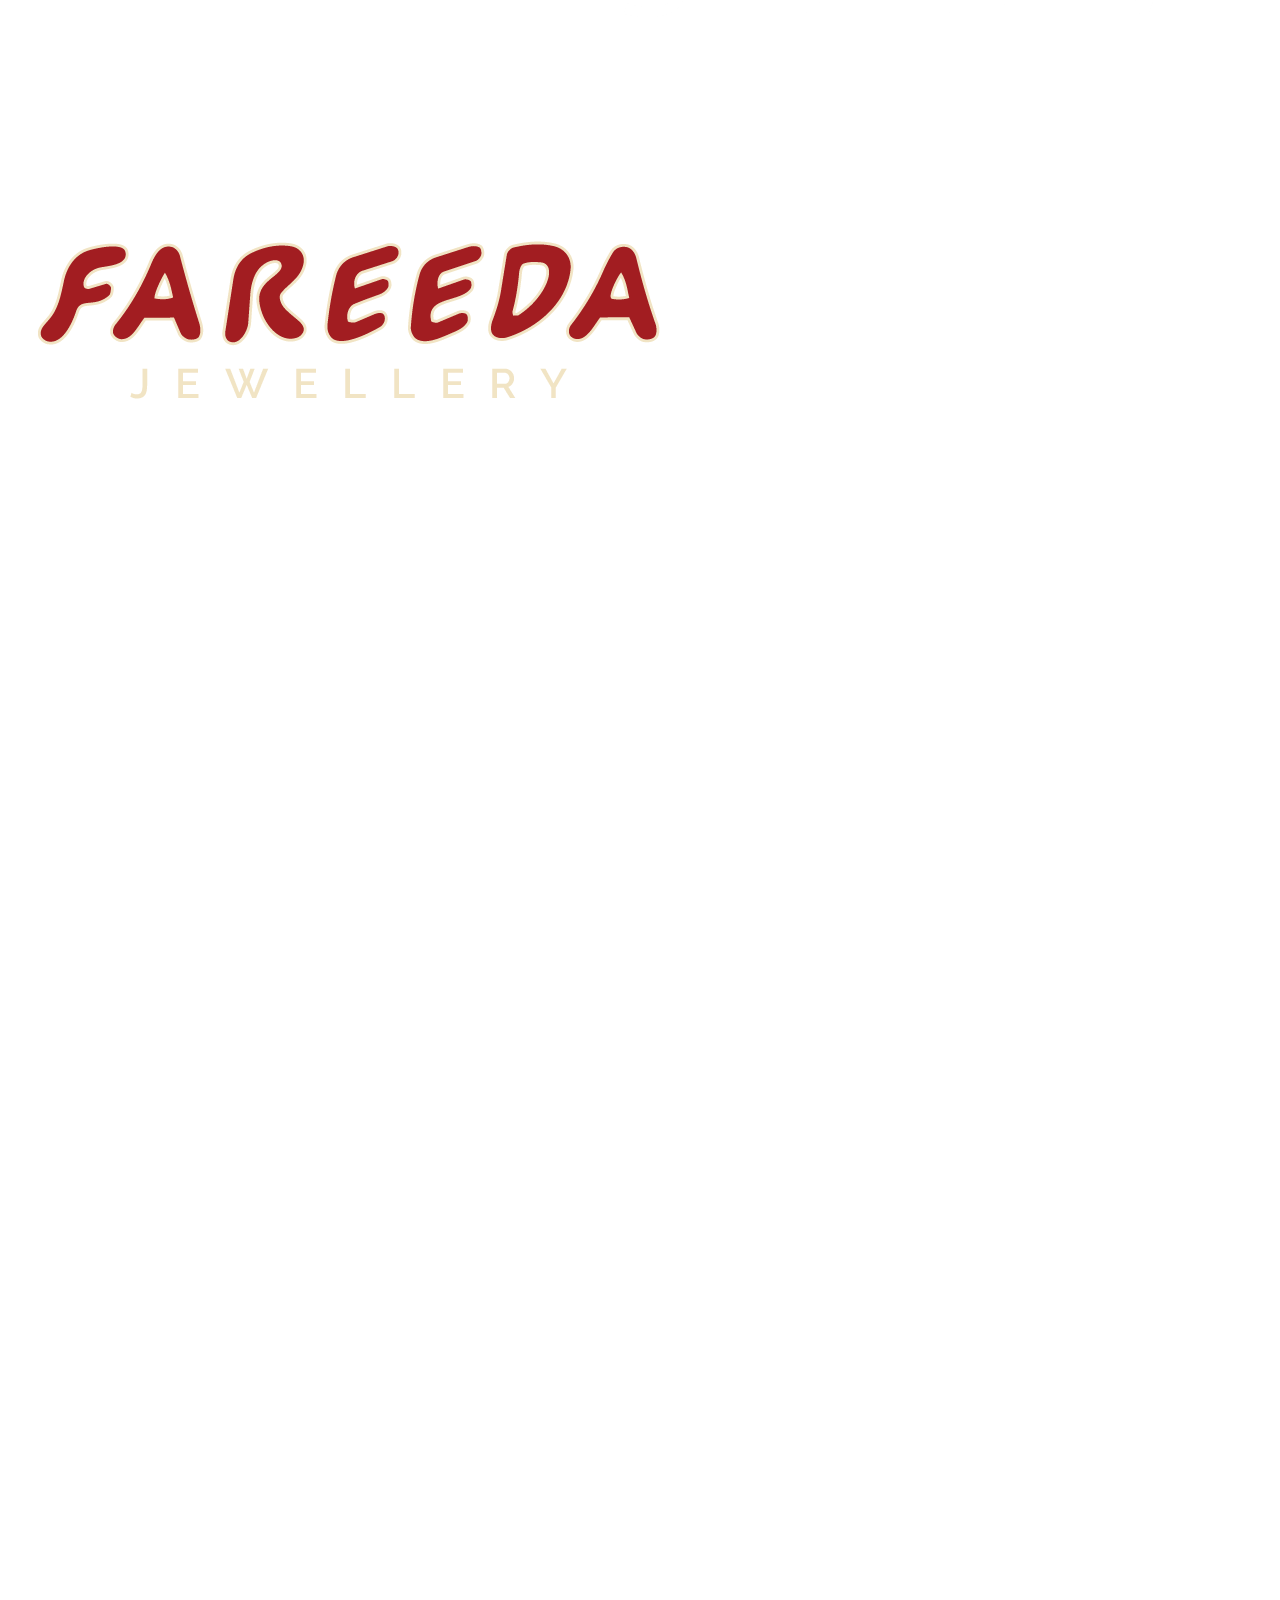
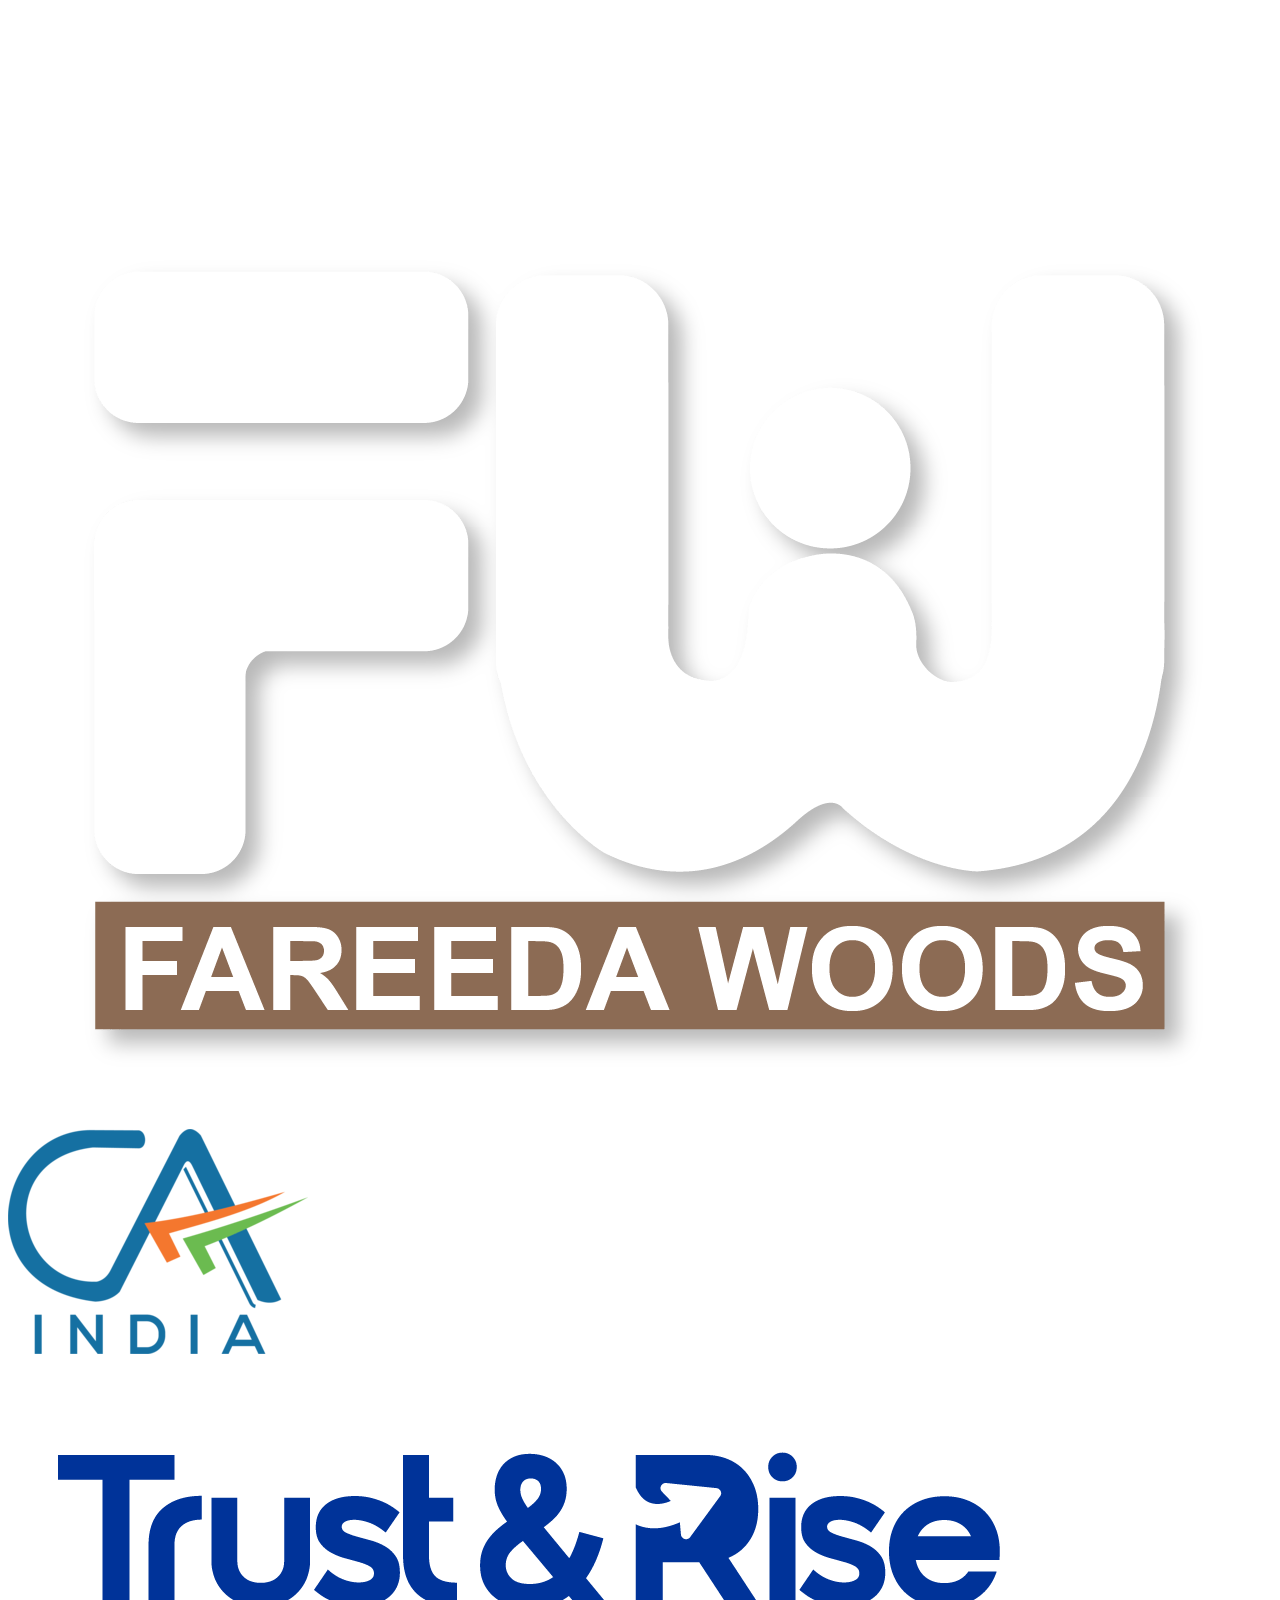
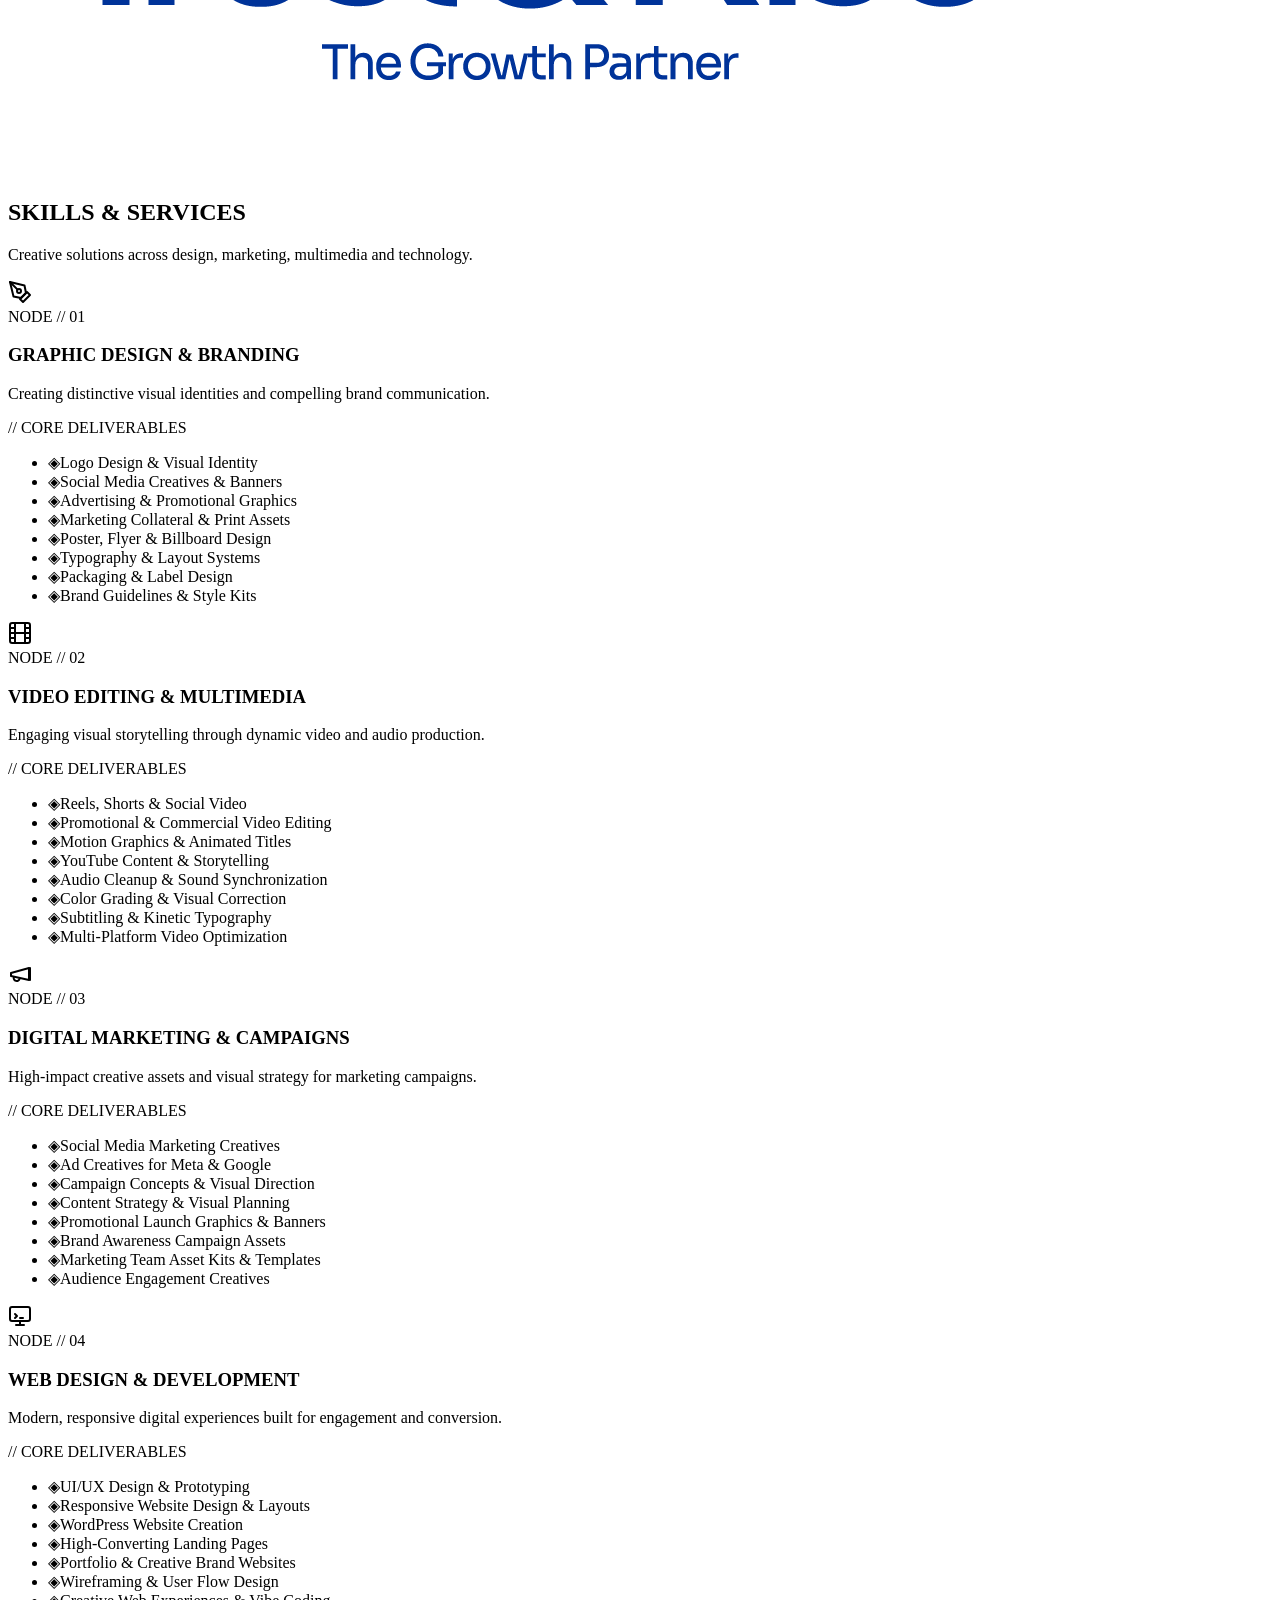
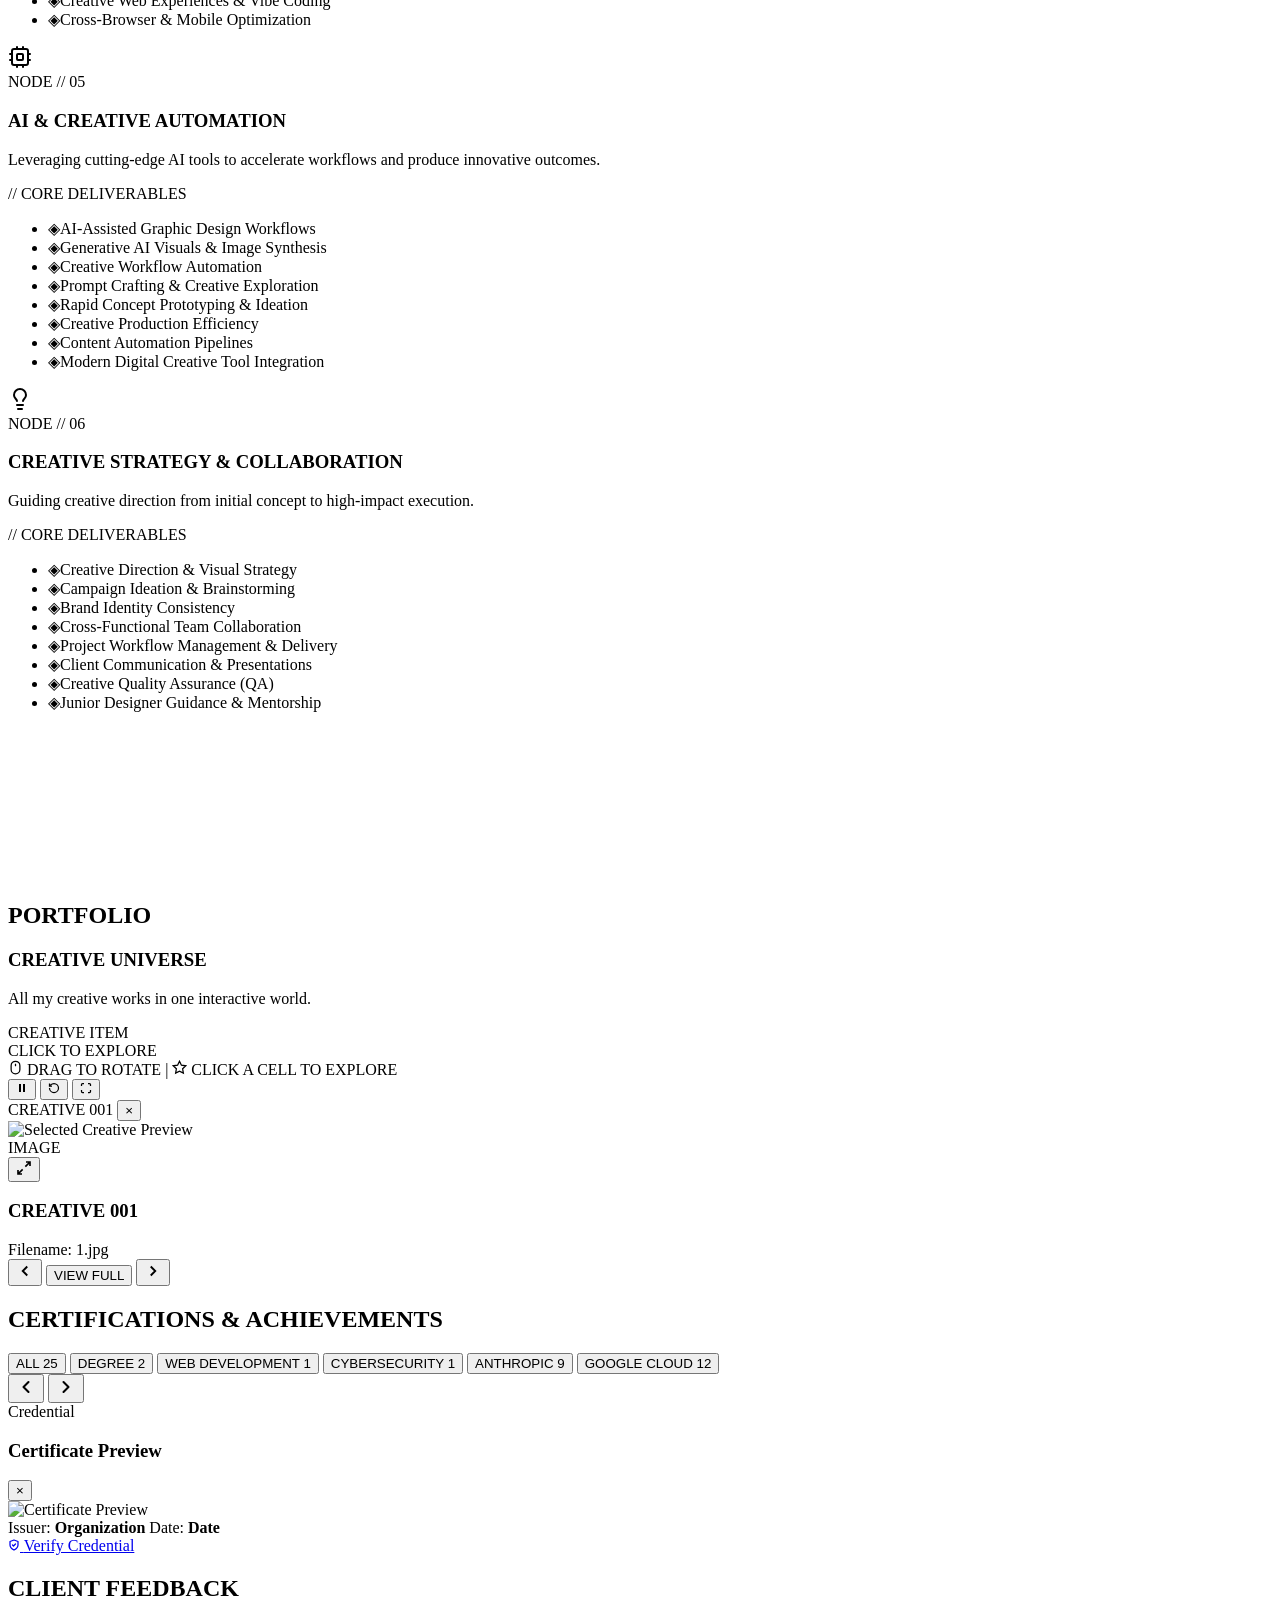
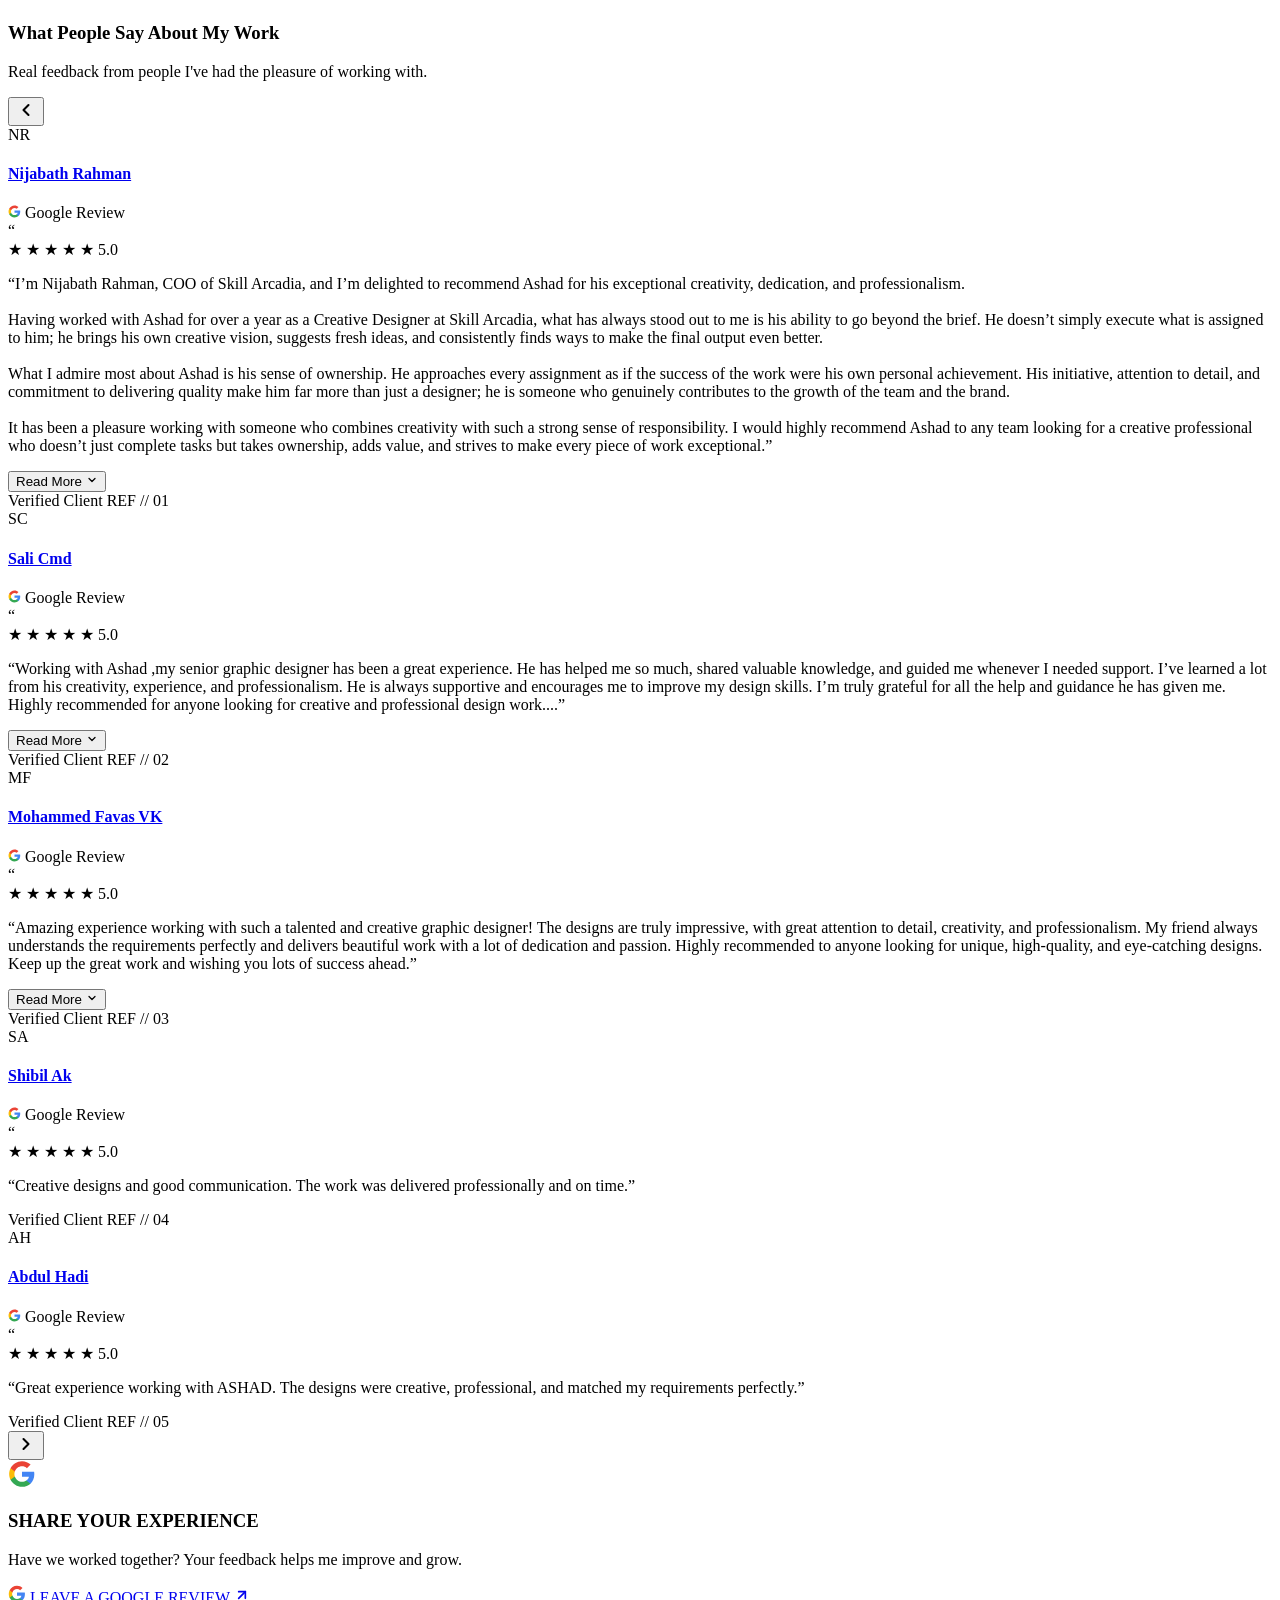
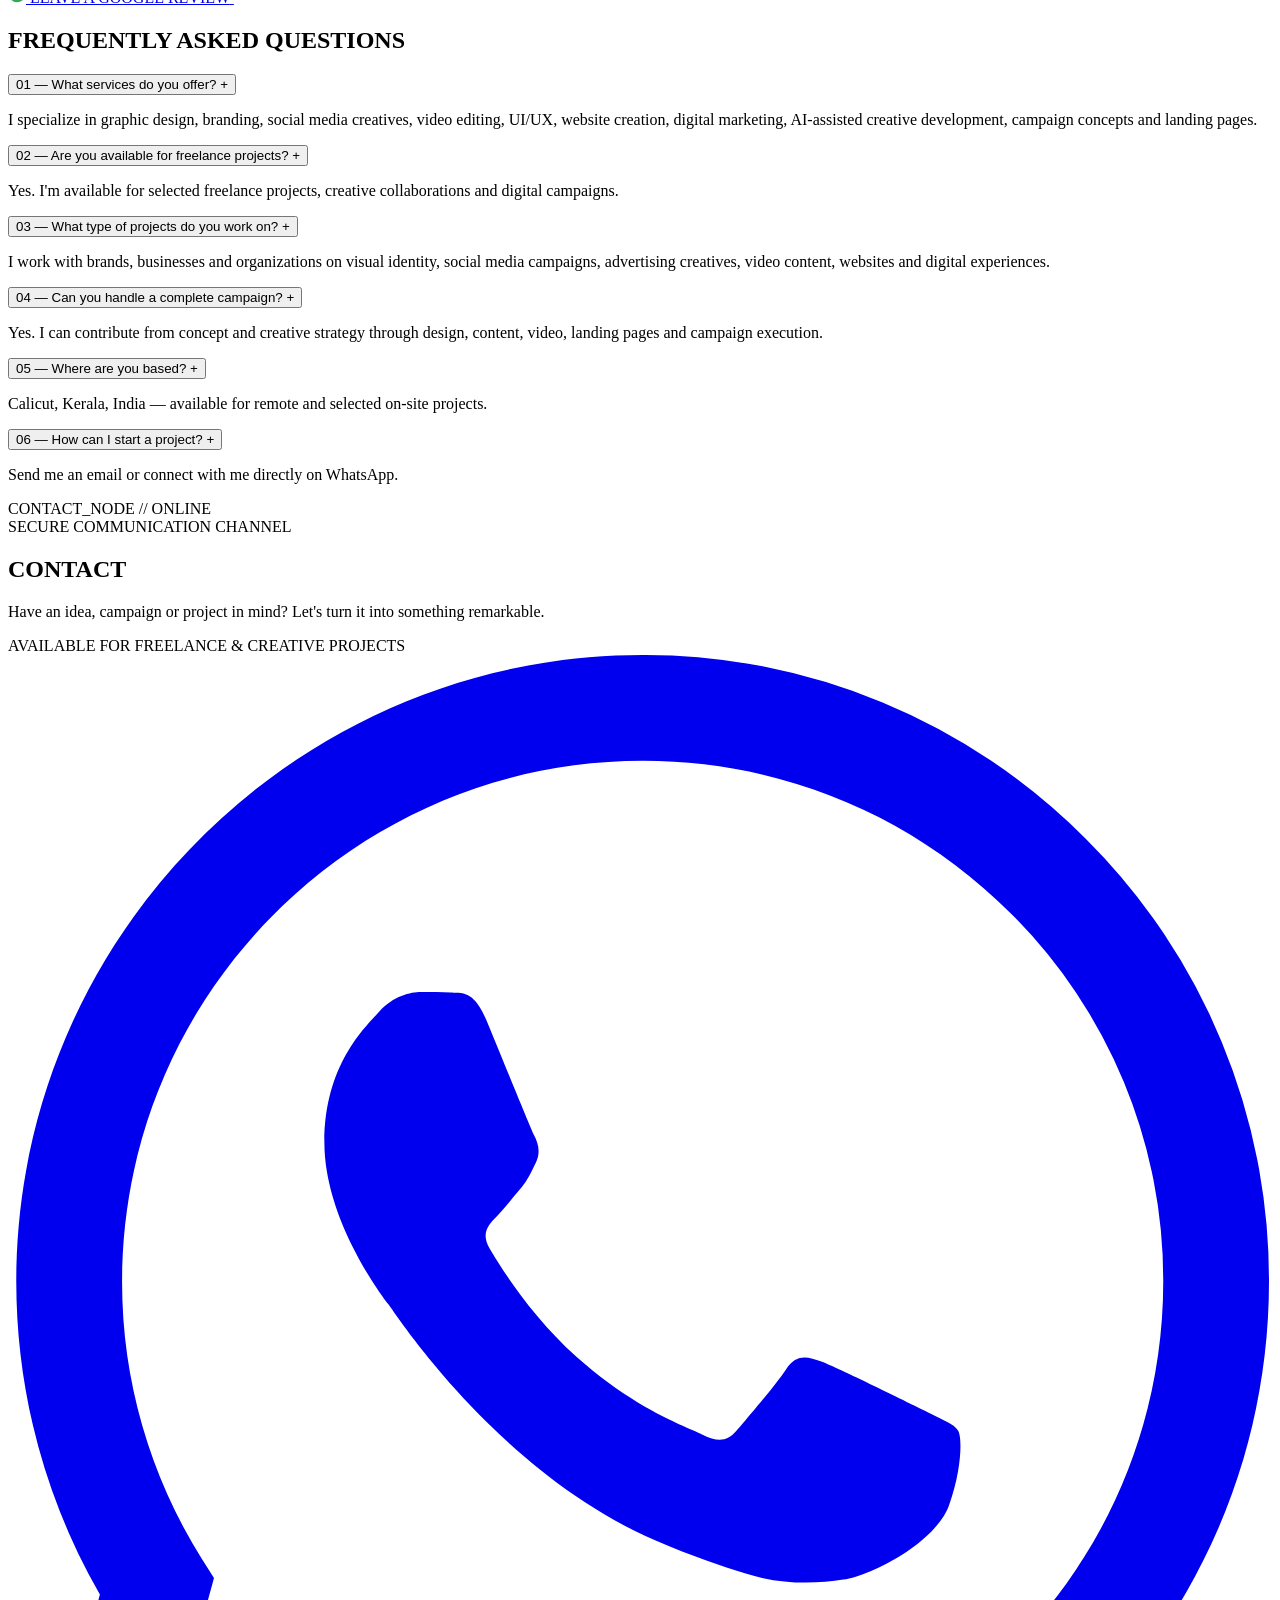
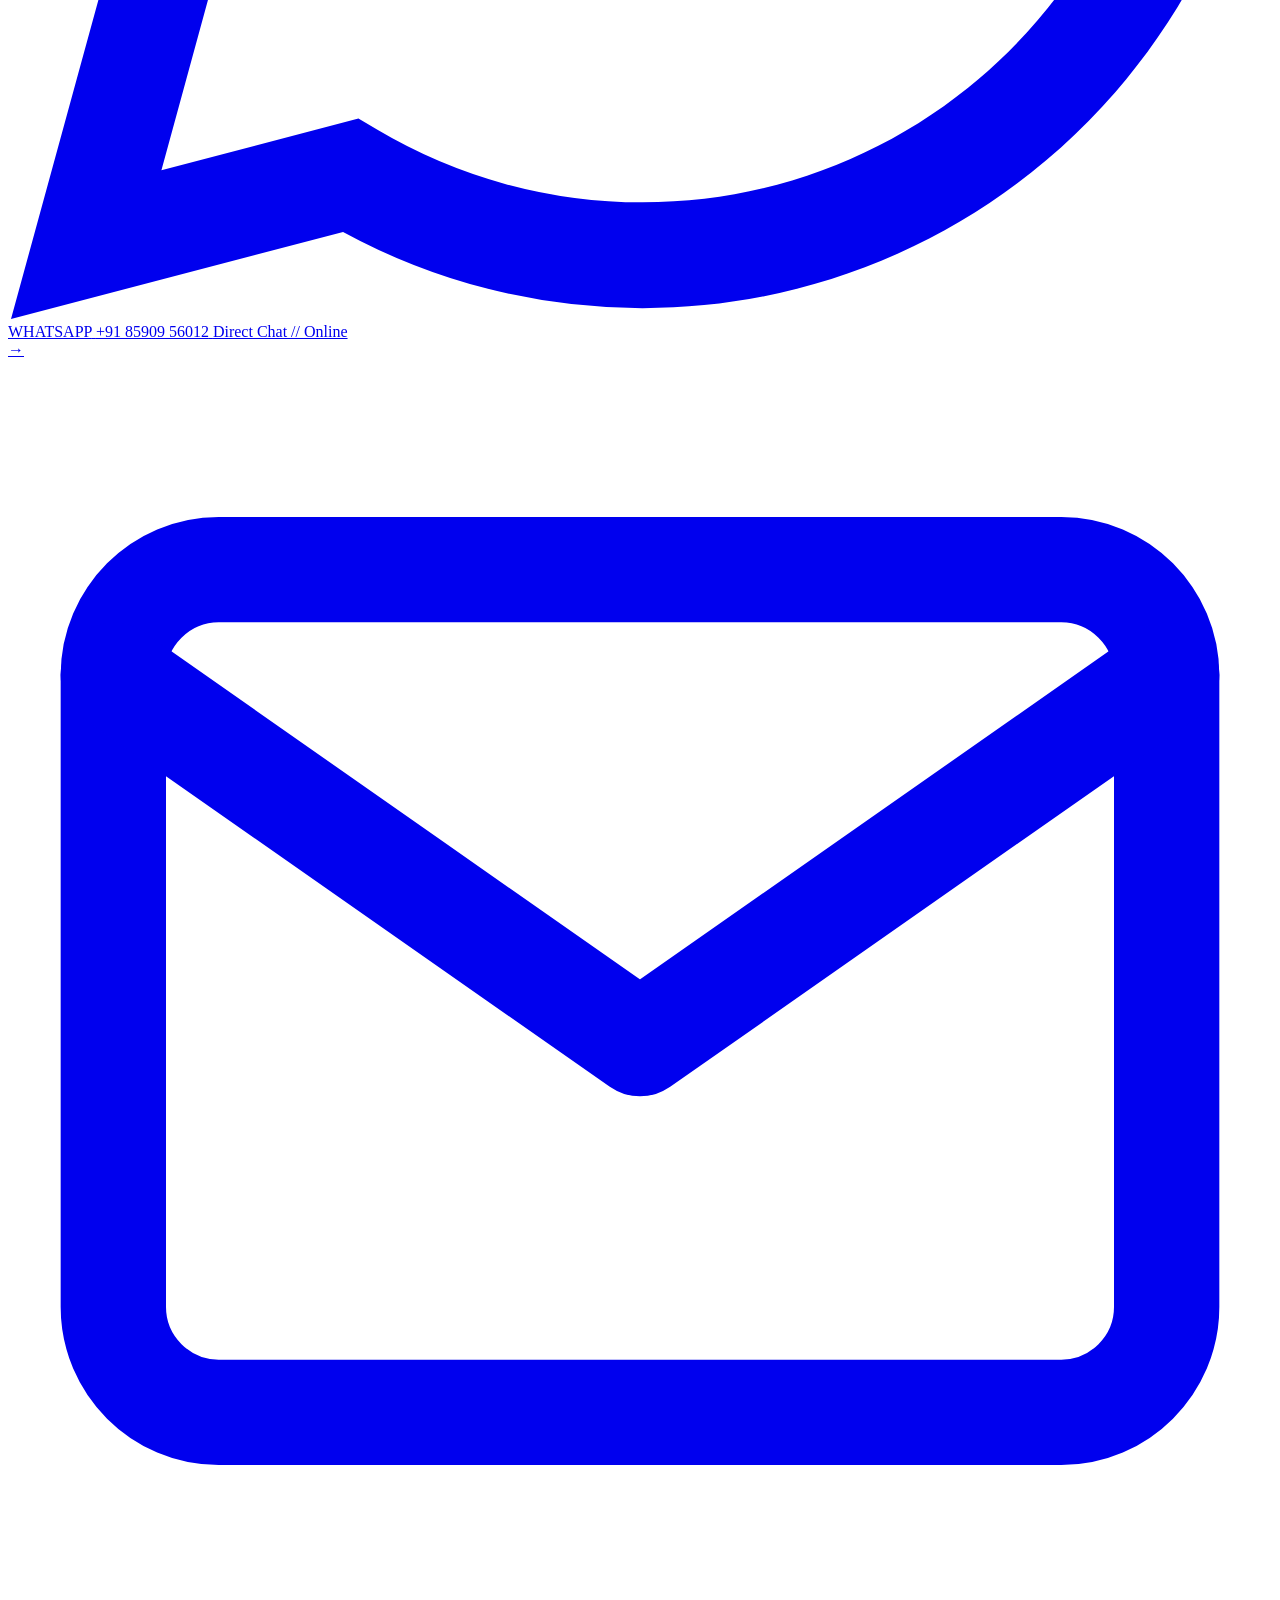
==== commit 4e3e3b79: "Replace portfolio with updated Ashadcreative website" ====
--- a/index_backup.html
+++ b/index_backup.html
@@ -1,152 +1,1922 @@
-<!DOCTYPE html>
-<html lang="en">
-
-<head>
-    <meta charset="UTF-8">
-    <meta name="viewport" content="width=device-width, initial-scale=1.0">
-    <title>Ashad | Multimedia Artist</title>
-    <link rel="preconnect" href="https://fonts.googleapis.com">
-    <link rel="preconnect" href="https://fonts.gstatic.com" crossorigin>
-    <link
-        href="https://fonts.googleapis.com/css2?family=Orbitron:wght@400;500;700;900&family=Outfit:wght@300;400;600&display=swap"
-        rel="stylesheet">
-    <link rel="stylesheet" href="style.css">
-</head>
-
-<body>
-    <nav>
-        <div class="logo">ASHAD</div>
-        <ul class="nav-links">
-            <li><a href="#hero">Home</a></li>
-            <li><a href="#about">About</a></li>
-            <li><a href="#skills">Skills</a></li>
-            <li><a href="#portfolio">Portfolio</a></li>
-            <li><a href="#contact">Contact</a></li>
-        </ul>
-        <div class="hamburger">
-            <span></span>
-            <span></span>
-            <span></span>
-        </div>
-    </nav>
-
-    <section id="hero">
-        <div class="hero-content">
-            <h1 class="glitch" data-text="ASHAD">ASHAD</h1>
-            <h2>Multimedia Artist</h2>
-            <p>Graphic Design | Video Editing | UI/UX | Automation</p>
-            <a href="#portfolio" class="cta-btn">View My Work</a>
-        </div>
-        <div class="hero-bg-overlay"></div>
-    </section>
-
-    <section id="about">
-        <div class="container">
-            <div class="section-title">
-                <h2>About Me</h2>
-            </div>
-            <div class="about-content">
-                <div class="profile-placeholder"></div>
-                <div class="about-text">
-                    <h3>Creative Visionary</h3>
-                    <p>My name is Ashad. I'm a multimedia artist specializing in graphic design, video editing, digital
-                        marketing, UI/UX, and digital automation.</p>
-                    <p>I am currently pursuing a BSc in Visual Communication. I blend creativity with technology to
-                        craft immersive digital experiences.</p>
-                </div>
-            </div>
-        </div>
-    </section>
-
-    <section id="skills">
-        <div class="container">
-            <div class="section-title">
-                <h2>My Skills</h2>
-            </div>
-            <div class="skills-grid">
-                <div class="skill-card">
-                    <div class="icon">🎨</div>
-                    <h3>Graphic Design</h3>
-                    <p>Branding, Illustrations, layout design.</p>
-                </div>
-                <div class="skill-card">
-                    <div class="icon">🎬</div>
-                    <h3>Video Editing</h3>
-                    <p>Post-production, motion graphics, VFX.</p>
-                </div>
-                <div class="skill-card">
-                    <div class="icon">💻</div>
-                    <h3>UI/UX Design</h3>
-                    <p>Web & Mobile interfaces, prototyping.</p>
-                </div>
-                <div class="skill-card">
-                    <div class="icon">🤖</div>
-                    <h3>Automation</h3>
-                    <p>Workflow optimization, digital tools.</p>
-                </div>
-                <div class="skill-card">
-                    <div class="icon">📈</div>
-                    <h3>Digital Marketing</h3>
-                    <p>SEO, Social Media Strategy, Ads.</p>
-                </div>
-            </div>
-        </div>
-    </section>
-
-    <section id="portfolio">
-        <div class="container">
-            <div class="section-title">
-                <h2>Portfolio</h2>
-            </div>
-            <div class="portfolio-grid">
-                <!-- Placeholders for now -->
-                <div class="portfolio-item">
-                    <div class="placeholder-img">Project 1</div>
-                    <div class="overlay">
-                        <h3>Project Name</h3>
-                        <p>Graphic Design</p>
-                    </div>
-                </div>
-                <div class="portfolio-item">
-                    <div class="placeholder-img">Project 2</div>
-                    <div class="overlay">
-                        <h3>Project Name</h3>
-                        <p>Video Edit</p>
-                    </div>
-                </div>
-                <div class="portfolio-item">
-                    <div class="placeholder-img">Project 3</div>
-                    <div class="overlay">
-                        <h3>Project Name</h3>
-                        <p>UI Design</p>
-                    </div>
-                </div>
-            </div>
-        </div>
-    </section>
-
-    <section id="contact">
-        <div class="container">
-            <div class="section-title">
-                <h2>Get In Touch</h2>
-            </div>
-            <div class="contact-content">
-                <p>Have a project in mind? Let's work together.</p>
-                <form class="contact-form">
-                    <input type="text" placeholder="Your Name" required>
-                    <input type="email" placeholder="Your Email" required>
-                    <textarea placeholder="Your Message" required></textarea>
-                    <button type="submit" class="cta-btn">Send Message</button>
-                </form>
-            </div>
-        </div>
-    </section>
-
-    <footer>
-        <p>&copy; 2024 Ashad. All Rights Reserved.</p>
-    </footer>
-
-    <script src="main.js"></script>
-</body>
-
+<!DOCTYPE html>
+<html lang="en">
+
+<head>
+    <meta charset="UTF-8">
+    <meta name="viewport" content="width=device-width, initial-scale=1.0">
+    <title>Muhammed Ashad K | Best Graphic Designer in Calicut, Kerala</title>
+
+    <!-- Primary SEO Metadata -->
+    <meta name="description"
+        content="Muhammed Ashad K is a Graphic Designer and Digital Marketer in Calicut, Kerala, specializing in branding, social media design, advertising creatives, video editing and digital marketing campaigns.">
+    <meta name="keywords"
+        content="Muhammed Ashad K, Best Graphic Designer in Calicut, Best Digital Marketer in Calicut, Best Graphic Designer in Kerala, Best Branding and Visual Identity, Best Social Media Design, Best Digital Marketing Creatives, Best Video Editing, Best WordPress Website Development">
+    <meta name="author" content="Muhammed Ashad K">
+    <meta name="robots" content="index, follow">
+    <link rel="canonical" href="https://muhammedashad.com/">
+
+    <!-- Open Graph / Facebook -->
+    <meta property="og:type" content="website">
+    <meta property="og:url" content="https://muhammedashad.com/">
+    <meta property="og:title" content="Muhammed Ashad K | Best Graphic Designer in Calicut, Kerala">
+    <meta property="og:description"
+        content="Muhammed Ashad K is a Graphic Designer and Digital Marketer in Calicut, Kerala, specializing in branding, social media design, advertising creatives, video editing and digital marketing campaigns.">
+    <meta property="og:image" content="https://muhammedashad.com/assets/robot-face.png">
+
+    <!-- Twitter Cards -->
+    <meta name="twitter:card" content="summary_large_image">
+    <meta name="twitter:url" content="https://muhammedashad.com/">
+    <meta name="twitter:title" content="Muhammed Ashad K | Best Graphic Designer in Calicut, Kerala">
+    <meta name="twitter:description"
+        content="Muhammed Ashad K is a Graphic Designer and Digital Marketer in Calicut, Kerala, specializing in branding, social media design, advertising creatives, video editing and digital marketing campaigns.">
+    <meta name="twitter:image" content="https://muhammedashad.com/assets/robot-face.png">
+    <link rel="preconnect" href="https://fonts.googleapis.com">
+    <link rel="preconnect" href="https://fonts.gstatic.com" crossorigin>
+    <link
+        href="https://fonts.googleapis.com/css2?family=Orbitron:wght@400;500;700;900&family=Outfit:wght@300;400;600&display=swap"
+        rel="stylesheet">
+    <link rel="stylesheet" href="css/style.css?v=5.3">
+    <link rel="stylesheet" href="css/cursor.css?v=4.1">
+    <link rel="stylesheet" href="css/feedback.css?v=3.1">
+    <link rel="stylesheet" href="css/certifications.css?v=3.1">
+    <link rel="stylesheet" href="css/globe.css?v=2.1">
+    <style>
+        /* Enforce Single-Row Mobile Header & Absolute Removal of Old Navigation */
+        @media (max-width: 900px) {
+
+            #desktopNavLinks,
+            .desktop-nav-links,
+            nav .nav-links,
+            nav ul {
+                display: none !important;
+                visibility: hidden !important;
+                width: 0 !important;
+                height: 0 !important;
+                margin: 0 !important;
+                padding: 0 !important;
+                border: none !important;
+                overflow: hidden !important;
+                position: absolute !important;
+                left: -9999px !important;
+                pointer-events: none !important;
+            }
+
+            nav {
+                height: 60px !important;
+                max-height: 60px !important;
+                overflow: hidden !important;
+                flex-wrap: nowrap !important;
+                justify-content: space-between !important;
+                align-items: center !important;
+                padding: 14px 20px !important;
+            }
+
+            .hamburger {
+                display: flex !important;
+            }
+        }
+
+        @media (min-width: 901px) {
+            .mobile-nav-overlay {
+                display: none !important;
+                visibility: hidden !important;
+                width: 0 !important;
+                height: 0 !important;
+                margin: 0 !important;
+                padding: 0 !important;
+                border: none !important;
+                position: fixed !important;
+                top: -9999px !important;
+                left: -9999px !important;
+                pointer-events: none !important;
+            }
+        }
+    </style>
+
+    <!-- Structured Data (JSON-LD) for Google SEO -->
+    <script type="application/ld+json">
+    {
+      "@context": "https://schema.org",
+      "@type": "Person",
+      "name": "Muhammed Ashad K",
+      "url": "https://muhammedashad.com",
+      "image": "https://muhammedashad.com/assets/robot-face.png",
+      "jobTitle": "Graphic Designer & Creative Professional",
+      "address": {
+        "@type": "PostalAddress",
+        "addressLocality": "Calicut",
+        "addressRegion": "Kerala",
+        "addressCountry": "India"
+      },
+      "sameAs": [
+        "https://in.pinterest.com/muhammedashad2005/",
+        "https://www.instagram.com/as.hxd/",
+        "https://www.linkedin.com/in/muhammed-ashad-79a329388/",
+        "https://www.behance.net/muhammedashad",
+        "https://github.com/muhammedashad"
+      ]
+    }
+    </script>
+</head>
+
+<body>
+    <!-- Global Space Background (Subtle stars, cosmic particles & ambient glow) -->
+    <canvas id="globalSpaceCanvas" class="global-space-canvas" aria-hidden="true"></canvas>
+
+    <!-- Cyber background overlay -->
+    <div class="cyber-overlay"></div>
+
+    <div class="bg-grid"></div>
+
+
+
+    <!-- Custom Cursor -->
+    <div class="cursor-dot" data-cursor-dot></div>
+    <div class="cursor-outline" data-cursor-outline></div>
+
+    <nav id="mainNav">
+        <div class="logo">ASHAD</div>
+        <!-- Desktop Navigation Links (Visible on desktop, completely removed on mobile layout) -->
+        <ul class="nav-links desktop-nav-links" id="desktopNavLinks">
+            <li><a href="#hero">Home</a></li>
+            <li><a href="#about">About</a></li>
+            <li><a href="#experience">Experience</a></li>
+            <li><a href="#skills">Skills</a></li>
+            <li><a href="#portfolio">Portfolio</a></li>
+            <li><a href="#contact">Contact</a></li>
+        </ul>
+        <!-- Mobile Hamburger Button (Strictly on same row as logo, no second row) -->
+        <button class="hamburger" id="navToggle" aria-label="Open navigation menu" aria-expanded="false"
+            aria-controls="mobileNavOverlay">
+            <span></span>
+            <span></span>
+            <span></span>
+        </button>
+    </nav>
+
+    <section id="hero" class="reveal-on-scroll">
+        <div class="hero-container">
+            <div class="hero-content">
+                <!-- Integrated Mobile Portrait (Upper portion of single hero card on mobile) -->
+                <div class="mobile-hero-portrait-wrapper" aria-hidden="true">
+                    <div class="mobile-portrait-ambient-glow"></div>
+                    <img src="./assets/robot-face.png" alt="Muhammed Ashad" class="mobile-hero-portrait-img">
+                    <div class="mobile-portrait-overlay-gradient"></div>
+                </div>
+
+                <div class="hero-content-body">
+                    <div class="hero-hud-tag">
+                        <span class="hud-blink">●</span> USER_SYSTEM // CONNECTED
+                    </div>
+                    <div class="hero-intro-text">HELLO, I'M</div>
+                    <div class="glitch" data-text="ASHAD">ASHAD</div>
+                    <h1 class="hero-role-title">Graphic Designer &amp; Digital Marketer in Calicut, Kerala</h1>
+                    <p class="hero-description">Creating impactful visual experiences through graphic design, branding,
+                        social media creatives, advertising campaigns, video editing and digital marketing. I combine
+                        creative thinking and technology to help brands communicate, connect and grow.</p>
+                    <div class="hero-system-status">
+                        <span class="status-bullet">◉</span> CREATIVE SYSTEM ONLINE | DESIGNING BRANDS FOR THE FUTURE
+                    </div>
+                    <div class="hero-actions">
+                        <a href="#portfolio" class="cta-btn primary-btn">EXPLORE PORTFOLIO</a>
+                        <a href="assets/Muhammed_Ashad_K_CV.pdf" download="Muhammed_Ashad_K_CV.pdf" target="_blank" rel="noopener noreferrer" class="cta-btn secondary-btn">DOWNLOAD MY CV</a>
+                    </div>
+                </div>
+            </div>
+            <div class="hero-image-container">
+                <div class="cyber-character" id="revealContainer">
+                    <!-- Face (revealed layer, underneath) -->
+                    <img src="./assets/robot-face.png" alt="Futuristic Robot Face" class="hero-img layer-face"
+                        id="faceImage">
+                    <!-- Canvas: draws helmet mask on top, erased by mouse -->
+                    <canvas id="revealCanvas" class="reveal-canvas"></canvas>
+                </div>
+            </div>
+        </div>
+
+    </section>
+
+    <section id="about" class="about-section reveal-on-scroll">
+        <div class="container">
+            <div class="section-title">
+                <h2>ABOUT ME</h2>
+            </div>
+            <div class="about-content">
+                <!-- Static Glass-Framed Cyber Portrait (NO 3D flip, NO morphing, NO tone changing) -->
+                <div class="about-portrait-wrapper">
+                    <div class="about-portrait-frame">
+                        <!-- Technical HUD Corner Brackets -->
+                        <span class="hud-corner hud-corner-tl" aria-hidden="true"></span>
+                        <span class="hud-corner hud-corner-tr" aria-hidden="true"></span>
+                        <span class="hud-corner hud-corner-bl" aria-hidden="true"></span>
+                        <span class="hud-corner hud-corner-br" aria-hidden="true"></span>
+
+                        <!-- Ambient Lighting Layers -->
+                        <div class="portrait-ambient-glow" aria-hidden="true"></div>
+                        <div class="portrait-grid-bg" aria-hidden="true"></div>
+
+                        <!-- Technical HUD Header -->
+                        <div class="portrait-hud-header">
+                            <span class="hud-status-dot" aria-hidden="true"></span>
+                            <span class="hud-status-text">SYS_ID // 02_CREATIVE_NODE</span>
+                            <span class="hud-status-badge">ONLINE</span>
+                        </div>
+
+                        <!-- Static Portrait Image -->
+                        <div class="portrait-image-container">
+                            <img src="./assets/robot-face.png"
+                                alt="Muhammed Ashad K - Graphic Designer &amp; Digital Marketer in Calicut, Kerala"
+                                class="about-portrait-img" loading="lazy">
+                            <div class="portrait-scan-overlay" aria-hidden="true"></div>
+                            <div class="portrait-border-glow" aria-hidden="true"></div>
+                        </div>
+
+                        <!-- Technical HUD Footer Metadata -->
+                        <div class="portrait-hud-footer">
+                            <div class="hud-tag-item">
+                                <span class="hud-label">SUBJECT:</span>
+                                <span class="hud-value">MUHAMMED ASHAD K</span>
+                            </div>
+                            <div class="hud-tag-item">
+                                <span class="hud-label">LOCATION:</span>
+                                <span class="hud-value">CALICUT, KERALA</span>
+                            </div>
+                        </div>
+                    </div>
+                </div>
+
+                <!-- Upgraded About Narrative (Top Row Right Column) -->
+                <div class="about-text">
+                    <div class="about-badge-row">
+                        <span class="about-hud-tag">
+                            <span class="hud-pulse-dot" aria-hidden="true">●</span> CREATIVE PROFILE
+                        </span>
+                        <span class="about-loc-tag">CALICUT, KERALA, INDIA</span>
+                    </div>
+
+                    <h2 class="about-role-title">Graphic Designer &amp; Digital Marketer in Calicut, Kerala</h2>
+                    <!-- Added but hidden: Best Graphic Designer & Digital Marketing Creative in Calicut, Kerala -->
+                    <div class="seo-title-alt" style="display: none;" aria-hidden="true">Best Graphic Designer &amp;
+                        Digital Marketing Creative in Calicut, Kerala</div>
+
+                    <div class="about-bio">
+                        <p class="about-paragraph">
+                            I'm Muhammed Ashad K, a Graphic Designer and Digital Marketer based in Calicut, Kerala,
+                            India. With an academic background in B.Sc. Visual Communication from Alagappa University, I
+                            combine visual design, marketing and technology to create meaningful digital experiences.
+                        </p>
+                        <p class="about-paragraph">
+                            Currently working as Creative Head at Kabooom, an in-house creative and marketing agency, I
+                            lead creative direction, guide designers, coordinate design workflows and contribute
+                            hands-on to branding, advertising campaigns, social media creatives and digital projects.
+                        </p>
+                        <p class="about-paragraph">
+                            My creative work also covers video editing, WordPress website development, UI/UX design,
+                            landing pages, AI-assisted content creation and creative automation.
+                        </p>
+                        <p class="about-paragraph">
+                            I focus on transforming ideas into effective visual communication and helping brands build a
+                            strong digital presence.
+                        </p>
+                    </div>
+                </div>
+            </div>
+
+            <!-- Full-Width Row: Core Capabilities Spanning Complete Width Below Both Columns -->
+            <div class="about-skills-section">
+                <div class="about-skills-header-bar">
+                    <h4 class="about-skills-heading">
+                        <span class="skills-prefix">//</span> CORE CAPABILITIES
+                    </h4>
+                    <span class="skills-sys-tag">SYS_MATRIX // 06 ACTIVE NODES</span>
+                </div>
+                <div class="about-skills-grid">
+                    <div class="about-skill-chip">
+                        <span class="chip-icon" aria-hidden="true">◈</span>
+                        <span class="chip-text">GRAPHIC DESIGN &amp; BRANDING</span>
+                    </div>
+                    <div class="about-skill-chip">
+                        <span class="chip-icon" aria-hidden="true">◈</span>
+                        <span class="chip-text">VIDEO EDITING &amp; MULTIMEDIA</span>
+                    </div>
+                    <div class="about-skill-chip">
+                        <span class="chip-icon" aria-hidden="true">◈</span>
+                        <span class="chip-text">DIGITAL MARKETING &amp; CAMPAIGNS</span>
+                    </div>
+                    <div class="about-skill-chip">
+                        <span class="chip-icon" aria-hidden="true">◈</span>
+                        <span class="chip-text">WEB DESIGN &amp; DEVELOPMENT</span>
+                    </div>
+                    <div class="about-skill-chip">
+                        <span class="chip-icon" aria-hidden="true">◈</span>
+                        <span class="chip-text">UI/UX DESIGN</span>
+                    </div>
+                    <div class="about-skill-chip">
+                        <span class="chip-icon" aria-hidden="true">◈</span>
+                        <span class="chip-text">AI &amp; CREATIVE AUTOMATION</span>
+                    </div>
+                </div>
+            </div>
+        </div>
+    </section>
+
+    <!-- Stats / Trust Section -->
+    <section id="stats" class="stats-section reveal-on-scroll">
+        <div class="container">
+            <div class="stats-grid">
+                <div class="stat-item">
+                    <div class="stat-number-wrapper">
+                        <h2 class="stat-number" data-target="100">0</h2>
+                        <span class="stat-plus">+</span>
+                    </div>
+                    <p class="stat-label">Projects Completed</p>
+                </div>
+                <div class="stat-item">
+                    <div class="stat-number-wrapper">
+                        <h2 class="stat-number" data-target="50">0</h2>
+                        <span class="stat-plus">+</span>
+                    </div>
+                    <p class="stat-label">Clients Served</p>
+                </div>
+                <div class="stat-item">
+                    <div class="stat-number-wrapper">
+                        <h2 class="stat-number" data-target="100">0</h2>
+                        <span class="stat-plus">%</span>
+                    </div>
+                    <p class="stat-label">Client Satisfaction</p>
+                </div>
+            </div>
+        </div>
+    </section>
+
+    <section id="experience" class="timeline-section reveal-on-scroll">
+        <div class="container">
+            <div class="section-title">
+                <h2>EXPERIENCE</h2>
+            </div>
+
+            <div class="timeline single-item-timeline">
+                <!-- Kabooom Experience Card -->
+                <div class="timeline-item">
+                    <div class="timeline-dot"></div>
+                    <div class="timeline-content">
+                        <!-- Experience Header with Visual Hierarchy -->
+                        <div class="exp-header">
+                            <div class="exp-header-main">
+                                <div class="exp-promotion-indicator">
+                                    <span class="hud-blink">●</span> CAREER PROGRESSION // CREATIVE DESIGNER → CREATIVE
+                                    HEAD
+                                </div>
+                                <h3 class="exp-job-title">CREATIVE HEAD</h3>
+                                <div class="exp-company-block">
+                                    <div class="exp-logo-frame">
+                                        <img src="./assets/Kabooom logo.png" loading="lazy" decoding="async"
+                                            alt="Kabooom — In-house Creative &amp; Marketing Agency"
+                                            class="exp-company-logo">
+                                    </div>
+                                    <div class="exp-company-details">
+                                        <h4 class="exp-company-name">Kabooom <span class="exp-agency-tag">— In-house
+                                                Creative &amp; Marketing Agency</span></h4>
+                                        <div class="exp-meta">
+                                            <span class="exp-date">September 2025 – Present</span>
+                                            <span class="exp-divider" aria-hidden="true">|</span>
+                                            <span class="exp-location">Calicut, Kerala</span>
+                                        </div>
+                                    </div>
+                                </div>
+                            </div>
+                        </div>
+
+                        <!-- Experience Description -->
+                        <div class="exp-body">
+                            <div class="exp-desc-wrapper">
+                                <p class="exp-desc">Promoted from Creative Designer to Creative Head at Kabooom, an
+                                    in-house creative and marketing agency. I oversee creative direction and coordinate
+                                    the team's day-to-day design operations, ensuring consistent visual quality across
+                                    brands, campaigns, and digital projects.</p>
+                                <p class="exp-desc">Alongside leading and guiding designers, I remain actively involved
+                                    in creative execution, developing visual concepts and delivering design solutions
+                                    across multiple projects and platforms.</p>
+                            </div>
+
+                            <!-- What I Work On: Two Balanced Responsibility Cards -->
+                            <div class="exp-responsibilities-block">
+                                <h5 class="exp-subtitle">WHAT I WORK ON:</h5>
+                                <div class="exp-responsibilities-grid">
+                                    <!-- Column 1: Leadership & Creative Direction -->
+                                    <div class="exp-resp-card resp-leadership">
+                                        <div class="exp-resp-header">
+                                            <span class="resp-header-icon" aria-hidden="true">
+                                                <svg xmlns="http://www.w3.org/2000/svg" width="18" height="18"
+                                                    viewBox="0 0 24 24" fill="none" stroke="currentColor"
+                                                    stroke-width="2" stroke-linecap="round" stroke-linejoin="round"
+                                                    class="lucide lucide-users-round">
+                                                    <path d="M18 21a8 8 0 0 0-16 0" />
+                                                    <circle cx="10" cy="8" r="5" />
+                                                    <path d="M22 20c0-3.37-2-6.5-4-8a5 5 0 0 0-.45-8.3" />
+                                                </svg>
+                                            </span>
+                                            <h6 class="resp-header-title">LEADERSHIP &amp; CREATIVE DIRECTION</h6>
+                                        </div>
+                                        <ul class="exp-list">
+                                            <li>Creative Direction &amp; Visual Quality</li>
+                                            <li>Creative Team Management &amp; Guidance</li>
+                                            <li>Designer Task Planning &amp; Work Scheduling</li>
+                                            <li>Design Reviews &amp; Quality Control</li>
+                                            <li>Campaign Concepts &amp; Creative Strategy</li>
+                                        </ul>
+                                    </div>
+
+                                    <!-- Column 2: Hands-On Creative Execution -->
+                                    <div class="exp-resp-card resp-execution">
+                                        <div class="exp-resp-header">
+                                            <span class="resp-header-icon" aria-hidden="true">◈</span>
+                                            <h6 class="resp-header-title">HANDS-ON CREATIVE EXECUTION</h6>
+                                        </div>
+                                        <ul class="exp-list">
+                                            <li>Brand Identity &amp; Advertising Creatives</li>
+                                            <li>Social Media &amp; Campaign Design</li>
+                                            <li>Video Editing &amp; Multimedia Production</li>
+                                            <li>UI/UX &amp; WordPress Website Development</li>
+                                            <li>Landing Pages &amp; Digital Experiences</li>
+                                            <li>AI-assisted Creative Development &amp; Automation</li>
+                                        </ul>
+                                    </div>
+                                </div>
+                            </div>
+                        </div>
+
+                        <!-- Clients I've Worked With -->
+                        <div class="exp-clients">
+                            <h5 class="exp-subtitle">CLIENTS I'VE WORKED WITH:</h5>
+                            <div class="exp-client-grid">
+                                <a href="https://www.instagram.com/skill_arcadia?utm_source=ig_web_button_share_sheet&stkn=ZDNlZDc0MzIxNw=="
+                                    target="_blank" rel="noopener noreferrer" class="exp-logo-container"
+                                    title="Skill Arcadia" aria-label="Skill Arcadia">
+                                    <img src="./assets/Skill Arcadia logo.png" loading="lazy" decoding="async" alt="Skill Arcadia"
+                                        onerror="this.src='./assets/robot-face.png'; this.classList.add('fallback')">
+                                </a>
+                                <a href="https://www.instagram.com/mishhals_commerce_hub?utm_source=ig_web_button_share_sheet&stkn=ZDNlZDc0MzIxNw=="
+                                    target="_blank" rel="noopener noreferrer" class="exp-logo-container"
+                                    title="Mishhal's Commerce Hub" aria-label="Mishhal's Commerce Hub">
+                                    <img src="./assets/Mishhal's Commerce Hub Logo.png" loading="lazy" decoding="async" alt="Mishhal's Commerce Hub"
+                                        onerror="this.src='./assets/robot-face.png'; this.classList.add('fallback')">
+                                </a>
+                                <a href="https://www.instagram.com/ziasilverstories?utm_source=ig_web_button_share_sheet&stkn=ZDNlZDc0MzIxNw=="
+                                    target="_blank" rel="noopener noreferrer" class="exp-logo-container"
+                                    title="Zia Silver" aria-label="Zia Silver">
+                                    <img src="./assets/Zia Silver Logo.png" loading="lazy" decoding="async" alt="Zia Silver"
+                                        onerror="this.src='./assets/robot-face.png'; this.classList.add('fallback')">
+                                </a>
+                                <a href="https://www.instagram.com/fareedajewellery?utm_source=ig_web_button_share_sheet&stkn=ZDNlZDc0MzIxNw=="
+                                    target="_blank" rel="noopener noreferrer" class="exp-logo-container"
+                                    title="Fareeda Jewellery" aria-label="Fareeda Jewellery">
+                                    <img src="./assets/Fareeda Jewellery Logo.png" loading="lazy" decoding="async" alt="Fareeda Jewellery"
+                                        onerror="this.src='./assets/robot-face.png'; this.classList.add('fallback')">
+                                </a>
+                                <a href="https://www.instagram.com/poyilwoods?utm_source=ig_web_button_share_sheet&stkn=ZDNlZDc0MzIxNw=="
+                                    target="_blank" rel="noopener noreferrer" class="exp-logo-container"
+                                    title="Poyilwoods" aria-label="Poyilwoods">
+                                    <img src="./assets/Poyilwoods Logo.PNG" loading="lazy" decoding="async" alt="Poyilwoods"
+                                        onerror="this.src='./assets/robot-face.png'; this.classList.add('fallback')">
+                                </a>
+                                <a href="https://www.instagram.com/woods.fareeda?utm_source=ig_web_button_share_sheet&stkn=ZDNlZDc0MzIxNw=="
+                                    target="_blank" rel="noopener noreferrer" class="exp-logo-container"
+                                    title="Fareeda Woods" aria-label="Fareeda Woods">
+                                    <img src="./assets/Fareeda Woods Logo.png" loading="lazy" decoding="async" alt="Fareeda Woods"
+                                        onerror="this.src='./assets/robot-face.png'; this.classList.add('fallback')">
+                                </a>
+                                <a href="https://www.instagram.com/dhanishfarhad?utm_source=ig_web_button_share_sheet&stkn=ZDNlZDc0MzIxNw=="
+                                    target="_blank" rel="noopener noreferrer" class="exp-logo-container"
+                                    title="CA Dhanish Farhad & Co." aria-label="CA Dhanish Farhad & Co.">
+                                    <img src="./assets/CA Dhanish Farhad & Co. Logo.png" loading="lazy" decoding="async" alt="CA Dhanish Farhad & Co."
+                                        onerror="this.src='./assets/robot-face.png'; this.classList.add('fallback')">
+                                </a>
+                                <div class="exp-logo-container" title="Trust &amp; Rise" aria-label="Trust &amp; Rise">
+                                    <img src="./assets/Trust & Rise Logo.png" loading="lazy" decoding="async" alt="Trust & Rise"
+                                        onerror="this.src='./assets/robot-face.png'; this.classList.add('fallback')">
+                                </div>
+                            </div>
+                        </div>
+                    </div>
+                </div>
+            </div>
+        </div>
+    </section>
+
+    <section id="skills" class="reveal-on-scroll">
+        <div class="container">
+            <div class="section-title">
+                <h2>SKILLS &amp; SERVICES</h2>
+                <p class="skills-subtitle">Creative solutions across design, marketing, multimedia and technology.</p>
+            </div>
+            <div class="skills-grid">
+                <!-- CARD 01: GRAPHIC DESIGN & BRANDING -->
+                <div class="skill-card">
+                    <span class="skill-corner tl"></span>
+                    <span class="skill-corner tr"></span>
+                    <span class="skill-corner bl"></span>
+                    <span class="skill-corner br"></span>
+                    <div class="skill-card-header">
+                        <div class="skill-icon-wrap" aria-label="Graphic Design & Branding Icon">
+                            <svg width="24" height="24" viewBox="0 0 24 24" fill="none" stroke="currentColor"
+                                stroke-width="2" stroke-linecap="round" stroke-linejoin="round">
+                                <path d="m12 19 7-7 3 3-7 7-3-3z" />
+                                <path d="m18 13-1.5-7.5L2 2l3.5 14.5L13 18l5-5z" />
+                                <path d="m2 2 7.586 7.586" />
+                                <circle cx="11" cy="11" r="2" />
+                            </svg>
+                        </div>
+                        <span class="skill-card-node">NODE // 01</span>
+                    </div>
+                    <h3 class="skill-card-title">GRAPHIC DESIGN &amp; BRANDING</h3>
+                    <p class="skill-card-desc">Creating distinctive visual identities and compelling brand
+                        communication.</p>
+                    <div class="skill-card-divider"></div>
+                    <div class="skill-services-wrapper">
+                        <span class="skill-services-label">// CORE DELIVERABLES</span>
+                        <ul class="skill-services-list">
+                            <li class="skill-service-item"><span class="skill-bullet">&#9672;</span><span>Logo Design
+                                    &amp; Visual Identity</span></li>
+                            <li class="skill-service-item"><span class="skill-bullet">&#9672;</span><span>Social Media
+                                    Creatives &amp; Banners</span></li>
+                            <li class="skill-service-item"><span class="skill-bullet">&#9672;</span><span>Advertising
+                                    &amp; Promotional Graphics</span></li>
+                            <li class="skill-service-item"><span class="skill-bullet">&#9672;</span><span>Marketing
+                                    Collateral &amp; Print Assets</span></li>
+                            <li class="skill-service-item"><span class="skill-bullet">&#9672;</span><span>Poster, Flyer
+                                    &amp; Billboard Design</span></li>
+                            <li class="skill-service-item"><span class="skill-bullet">&#9672;</span><span>Typography
+                                    &amp; Layout Systems</span></li>
+                            <li class="skill-service-item"><span class="skill-bullet">&#9672;</span><span>Packaging
+                                    &amp; Label Design</span></li>
+                            <li class="skill-service-item"><span class="skill-bullet">&#9672;</span><span>Brand
+                                    Guidelines &amp; Style Kits</span></li>
+                        </ul>
+                    </div>
+                    <div class="card-glow"></div>
+                </div>
+
+                <!-- CARD 02: VIDEO EDITING & MULTIMEDIA -->
+                <div class="skill-card">
+                    <span class="skill-corner tl"></span>
+                    <span class="skill-corner tr"></span>
+                    <span class="skill-corner bl"></span>
+                    <span class="skill-corner br"></span>
+                    <div class="skill-card-header">
+                        <div class="skill-icon-wrap" aria-label="Video Editing & Multimedia Icon">
+                            <svg width="24" height="24" viewBox="0 0 24 24" fill="none" stroke="currentColor"
+                                stroke-width="2" stroke-linecap="round" stroke-linejoin="round">
+                                <rect width="20" height="20" x="2" y="2" rx="2.18" ry="2.18" />
+                                <line x1="7" x2="7" y1="2" y2="22" />
+                                <line x1="17" x2="17" y1="2" y2="22" />
+                                <line x1="2" x2="22" y1="12" y2="12" />
+                                <line x1="2" x2="7" y1="7" y2="7" />
+                                <line x1="2" x2="7" y1="17" y2="17" />
+                                <line x1="17" x2="22" y1="7" y2="7" />
+                                <line x1="17" x2="22" y1="17" y2="17" />
+                            </svg>
+                        </div>
+                        <span class="skill-card-node">NODE // 02</span>
+                    </div>
+                    <h3 class="skill-card-title">VIDEO EDITING &amp; MULTIMEDIA</h3>
+                    <p class="skill-card-desc">Engaging visual storytelling through dynamic video and audio production.
+                    </p>
+                    <div class="skill-card-divider"></div>
+                    <div class="skill-services-wrapper">
+                        <span class="skill-services-label">// CORE DELIVERABLES</span>
+                        <ul class="skill-services-list">
+                            <li class="skill-service-item"><span class="skill-bullet">&#9672;</span><span>Reels, Shorts
+                                    &amp; Social Video</span></li>
+                            <li class="skill-service-item"><span class="skill-bullet">&#9672;</span><span>Promotional
+                                    &amp; Commercial Video Editing</span></li>
+                            <li class="skill-service-item"><span class="skill-bullet">&#9672;</span><span>Motion
+                                    Graphics &amp; Animated Titles</span></li>
+                            <li class="skill-service-item"><span class="skill-bullet">&#9672;</span><span>YouTube
+                                    Content &amp; Storytelling</span></li>
+                            <li class="skill-service-item"><span class="skill-bullet">&#9672;</span><span>Audio Cleanup
+                                    &amp; Sound Synchronization</span></li>
+                            <li class="skill-service-item"><span class="skill-bullet">&#9672;</span><span>Color Grading
+                                    &amp; Visual Correction</span></li>
+                            <li class="skill-service-item"><span class="skill-bullet">&#9672;</span><span>Subtitling
+                                    &amp; Kinetic Typography</span></li>
+                            <li class="skill-service-item"><span class="skill-bullet">&#9672;</span><span>Multi-Platform
+                                    Video Optimization</span></li>
+                        </ul>
+                    </div>
+                    <div class="card-glow"></div>
+                </div>
+
+                <!-- CARD 03: DIGITAL MARKETING & CAMPAIGNS -->
+                <div class="skill-card">
+                    <span class="skill-corner tl"></span>
+                    <span class="skill-corner tr"></span>
+                    <span class="skill-corner bl"></span>
+                    <span class="skill-corner br"></span>
+                    <div class="skill-card-header">
+                        <div class="skill-icon-wrap" aria-label="Digital Marketing & Campaigns Icon">
+                            <svg width="24" height="24" viewBox="0 0 24 24" fill="none" stroke="currentColor"
+                                stroke-width="2" stroke-linecap="round" stroke-linejoin="round">
+                                <path d="m3 11 18-5v12L3 14v-3z" />
+                                <path d="M11.6 16.8a3 3 0 1 1-5.8-1.6" />
+                                <path d="M22 6v12" />
+                            </svg>
+                        </div>
+                        <span class="skill-card-node">NODE // 03</span>
+                    </div>
+                    <h3 class="skill-card-title">DIGITAL MARKETING &amp; CAMPAIGNS</h3>
+                    <p class="skill-card-desc">High-impact creative assets and visual strategy for marketing campaigns.
+                    </p>
+                    <div class="skill-card-divider"></div>
+                    <div class="skill-services-wrapper">
+                        <span class="skill-services-label">// CORE DELIVERABLES</span>
+                        <ul class="skill-services-list">
+                            <li class="skill-service-item"><span class="skill-bullet">&#9672;</span><span>Social Media
+                                    Marketing Creatives</span></li>
+                            <li class="skill-service-item"><span class="skill-bullet">&#9672;</span><span>Ad Creatives
+                                    for Meta &amp; Google</span></li>
+                            <li class="skill-service-item"><span class="skill-bullet">&#9672;</span><span>Campaign
+                                    Concepts &amp; Visual Direction</span></li>
+                            <li class="skill-service-item"><span class="skill-bullet">&#9672;</span><span>Content
+                                    Strategy &amp; Visual Planning</span></li>
+                            <li class="skill-service-item"><span class="skill-bullet">&#9672;</span><span>Promotional
+                                    Launch Graphics &amp; Banners</span></li>
+                            <li class="skill-service-item"><span class="skill-bullet">&#9672;</span><span>Brand
+                                    Awareness Campaign Assets</span></li>
+                            <li class="skill-service-item"><span class="skill-bullet">&#9672;</span><span>Marketing Team
+                                    Asset Kits &amp; Templates</span></li>
+                            <li class="skill-service-item"><span class="skill-bullet">&#9672;</span><span>Audience
+                                    Engagement Creatives</span></li>
+                        </ul>
+                    </div>
+                    <div class="card-glow"></div>
+                </div>
+
+                <!-- CARD 04: WEB DESIGN & DEVELOPMENT -->
+                <div class="skill-card">
+                    <span class="skill-corner tl"></span>
+                    <span class="skill-corner tr"></span>
+                    <span class="skill-corner bl"></span>
+                    <span class="skill-corner br"></span>
+                    <div class="skill-card-header">
+                        <div class="skill-icon-wrap" aria-label="Web Design & Development Icon">
+                            <svg width="24" height="24" viewBox="0 0 24 24" fill="none" stroke="currentColor"
+                                stroke-width="2" stroke-linecap="round" stroke-linejoin="round">
+                                <rect width="20" height="14" x="2" y="3" rx="2" />
+                                <line x1="8" x2="16" y1="21" y2="21" />
+                                <line x1="12" x2="12" y1="17" y2="21" />
+                                <polyline points="7 10 9 12 7 14" />
+                                <line x1="12" x2="15" y1="14" y2="14" />
+                            </svg>
+                        </div>
+                        <span class="skill-card-node">NODE // 04</span>
+                    </div>
+                    <h3 class="skill-card-title">WEB DESIGN &amp; DEVELOPMENT</h3>
+                    <p class="skill-card-desc">Modern, responsive digital experiences built for engagement and
+                        conversion.</p>
+                    <div class="skill-card-divider"></div>
+                    <div class="skill-services-wrapper">
+                        <span class="skill-services-label">// CORE DELIVERABLES</span>
+                        <ul class="skill-services-list">
+                            <li class="skill-service-item"><span class="skill-bullet">&#9672;</span><span>UI/UX Design
+                                    &amp; Prototyping</span></li>
+                            <li class="skill-service-item"><span class="skill-bullet">&#9672;</span><span>Responsive
+                                    Website Design &amp; Layouts</span></li>
+                            <li class="skill-service-item"><span class="skill-bullet">&#9672;</span><span>WordPress
+                                    Website Creation</span></li>
+                            <li class="skill-service-item"><span
+                                    class="skill-bullet">&#9672;</span><span>High-Converting Landing Pages</span></li>
+                            <li class="skill-service-item"><span class="skill-bullet">&#9672;</span><span>Portfolio
+                                    &amp; Creative Brand Websites</span></li>
+                            <li class="skill-service-item"><span class="skill-bullet">&#9672;</span><span>Wireframing
+                                    &amp; User Flow Design</span></li>
+                            <li class="skill-service-item"><span class="skill-bullet">&#9672;</span><span>Creative Web
+                                    Experiences &amp; Vibe Coding</span></li>
+                            <li class="skill-service-item"><span class="skill-bullet">&#9672;</span><span>Cross-Browser
+                                    &amp; Mobile Optimization</span></li>
+                        </ul>
+                    </div>
+                    <div class="card-glow"></div>
+                </div>
+
+                <!-- CARD 05: AI & CREATIVE AUTOMATION -->
+                <div class="skill-card">
+                    <span class="skill-corner tl"></span>
+                    <span class="skill-corner tr"></span>
+                    <span class="skill-corner bl"></span>
+                    <span class="skill-corner br"></span>
+                    <div class="skill-card-header">
+                        <div class="skill-icon-wrap" aria-label="AI & Creative Automation Icon">
+                            <svg width="24" height="24" viewBox="0 0 24 24" fill="none" stroke="currentColor"
+                                stroke-width="2" stroke-linecap="round" stroke-linejoin="round">
+                                <rect width="16" height="16" x="4" y="4" rx="2" />
+                                <rect width="6" height="6" x="9" y="9" rx="1" />
+                                <path d="M15 2v2" />
+                                <path d="M15 20v2" />
+                                <path d="M2 15h2" />
+                                <path d="M2 9h2" />
+                                <path d="M20 15h2" />
+                                <path d="M20 9h2" />
+                                <path d="M9 2v2" />
+                                <path d="M9 20v2" />
+                            </svg>
+                        </div>
+                        <span class="skill-card-node">NODE // 05</span>
+                    </div>
+                    <h3 class="skill-card-title">AI &amp; CREATIVE AUTOMATION</h3>
+                    <p class="skill-card-desc">Leveraging cutting-edge AI tools to accelerate workflows and produce
+                        innovative outcomes.</p>
+                    <div class="skill-card-divider"></div>
+                    <div class="skill-services-wrapper">
+                        <span class="skill-services-label">// CORE DELIVERABLES</span>
+                        <ul class="skill-services-list">
+                            <li class="skill-service-item"><span class="skill-bullet">&#9672;</span><span>AI-Assisted
+                                    Graphic Design Workflows</span></li>
+                            <li class="skill-service-item"><span class="skill-bullet">&#9672;</span><span>Generative AI
+                                    Visuals &amp; Image Synthesis</span></li>
+                            <li class="skill-service-item"><span class="skill-bullet">&#9672;</span><span>Creative
+                                    Workflow Automation</span></li>
+                            <li class="skill-service-item"><span class="skill-bullet">&#9672;</span><span>Prompt
+                                    Crafting &amp; Creative Exploration</span></li>
+                            <li class="skill-service-item"><span class="skill-bullet">&#9672;</span><span>Rapid Concept
+                                    Prototyping &amp; Ideation</span></li>
+                            <li class="skill-service-item"><span class="skill-bullet">&#9672;</span><span>Creative
+                                    Production Efficiency</span></li>
+                            <li class="skill-service-item"><span class="skill-bullet">&#9672;</span><span>Content
+                                    Automation Pipelines</span></li>
+                            <li class="skill-service-item"><span class="skill-bullet">&#9672;</span><span>Modern Digital
+                                    Creative Tool Integration</span></li>
+                        </ul>
+                    </div>
+                    <div class="card-glow"></div>
+                </div>
+
+                <!-- CARD 06: CREATIVE STRATEGY & COLLABORATION -->
+                <div class="skill-card">
+                    <span class="skill-corner tl"></span>
+                    <span class="skill-corner tr"></span>
+                    <span class="skill-corner bl"></span>
+                    <span class="skill-corner br"></span>
+                    <div class="skill-card-header">
+                        <div class="skill-icon-wrap" aria-label="Creative Strategy & Collaboration Icon">
+                            <svg width="24" height="24" viewBox="0 0 24 24" fill="none" stroke="currentColor"
+                                stroke-width="2" stroke-linecap="round" stroke-linejoin="round">
+                                <path
+                                    d="M15 14c.2-1 .7-1.7 1.5-2.5 1-.9 1.5-2.2 1.5-3.5A6 6 0 0 0 6 8c0 1 .2 2.2 1.5 3.5.7.7 1.3 1.5 1.5 2.5" />
+                                <path d="M9 18h6" />
+                                <path d="M10 22h4" />
+                            </svg>
+                        </div>
+                        <span class="skill-card-node">NODE // 06</span>
+                    </div>
+                    <h3 class="skill-card-title">CREATIVE STRATEGY &amp; COLLABORATION</h3>
+                    <p class="skill-card-desc">Guiding creative direction from initial concept to high-impact execution.
+                    </p>
+                    <div class="skill-card-divider"></div>
+                    <div class="skill-services-wrapper">
+                        <span class="skill-services-label">// CORE DELIVERABLES</span>
+                        <ul class="skill-services-list">
+                            <li class="skill-service-item"><span class="skill-bullet">&#9672;</span><span>Creative
+                                    Direction &amp; Visual Strategy</span></li>
+                            <li class="skill-service-item"><span class="skill-bullet">&#9672;</span><span>Campaign
+                                    Ideation &amp; Brainstorming</span></li>
+                            <li class="skill-service-item"><span class="skill-bullet">&#9672;</span><span>Brand Identity
+                                    Consistency</span></li>
+                            <li class="skill-service-item"><span
+                                    class="skill-bullet">&#9672;</span><span>Cross-Functional Team Collaboration</span>
+                            </li>
+                            <li class="skill-service-item"><span class="skill-bullet">&#9672;</span><span>Project
+                                    Workflow Management &amp; Delivery</span></li>
+                            <li class="skill-service-item"><span class="skill-bullet">&#9672;</span><span>Client
+                                    Communication &amp; Presentations</span></li>
+                            <li class="skill-service-item"><span class="skill-bullet">&#9672;</span><span>Creative
+                                    Quality Assurance (QA)</span></li>
+                            <li class="skill-service-item"><span class="skill-bullet">&#9672;</span><span>Junior
+                                    Designer Guidance &amp; Mentorship</span></li>
+                        </ul>
+                    </div>
+                    <div class="card-glow"></div>
+                </div>
+            </div>
+        </div>
+    </section>
+
+    <!-- 3D CREATIVE UNIVERSE PORTFOLIO SECTION -->
+    <section id="portfolio" class="universe-section reveal-on-scroll">
+        <!-- Animated Space Canvas for Portfolio Section -->
+        <canvas id="universeSpaceCanvas" class="universe-space-canvas" aria-hidden="true"></canvas>
+
+        <div class="universe-cyber-grid-bg" aria-hidden="true"></div>
+
+        <!-- TOP CENTERED HEADING -->
+        <div class="universe-header-centered">
+            <div class="section-title">
+                <h2>PORTFOLIO</h2>
+            </div>
+            <h3 class="universe-subheading">CREATIVE UNIVERSE</h3>
+            <p class="universe-tagline">All my creative works in one interactive world.</p>
+        </div>
+
+        <!-- MAIN GLOBE STAGE & PREVIEW CONTAINER -->
+        <div class="universe-stage-container">
+            <!-- Center 3D Globe Viewport -->
+            <div class="universe-globe-viewport-wrap" id="universeGlobeWrap">
+                <div class="universe-canvas-container" id="universeCanvasContainer"></div>
+
+                <!-- Globe Hover Tooltip -->
+                <div class="universe-tooltip" id="universeTooltip" aria-hidden="true">
+                    <div class="universe-tooltip-content">
+                        <div class="universe-tooltip-title" id="universeTooltipTitle">CREATIVE ITEM</div>
+                        <div class="universe-tooltip-meta" id="universeTooltipMeta">CLICK TO EXPLORE</div>
+                    </div>
+                </div>
+            </div>
+
+            <!-- Bottom Interaction Bar -->
+            <div class="universe-center-controls">
+                <div class="interaction-hints">
+                    <span class="hint-item">
+                        <svg width="15" height="15" viewBox="0 0 24 24" fill="none" stroke="currentColor"
+                            stroke-width="2">
+                            <rect x="5" y="2" width="14" height="20" rx="7"></rect>
+                            <line x1="12" y1="6" x2="12" y2="10"></line>
+                        </svg>
+                        <span>DRAG TO ROTATE</span>
+                    </span>
+                    <span class="hint-sep">|</span>
+                    <span class="hint-item">
+                        <svg width="15" height="15" viewBox="0 0 24 24" fill="none" stroke="currentColor"
+                            stroke-width="2">
+                            <path
+                                d="M12 2l3.09 6.26L22 9.27l-5 4.87 1.18 6.88L12 17.77l-6.18 3.25L7 14.14 2 9.27l6.91-1.01L12 2z">
+                            </path>
+                        </svg>
+                        <span>CLICK A CELL TO EXPLORE</span>
+                    </span>
+                </div>
+
+                <div class="action-buttons">
+                    <button type="button" class="universe-btn" id="universePauseBtn"
+                        aria-label="Pause or Resume Rotation" title="Pause / Resume">
+                        <svg width="12" height="12" viewBox="0 0 24 24" fill="currentColor">
+                            <rect x="6" y="4" width="4" height="16"></rect>
+                            <rect x="14" y="4" width="4" height="16"></rect>
+                        </svg>
+                    </button>
+                    <button type="button" class="universe-btn" id="universeResetBtn" aria-label="Reset View"
+                        title="Reset View">
+                        <svg width="12" height="12" viewBox="0 0 24 24" fill="none" stroke="currentColor"
+                            stroke-width="2.5">
+                            <path d="M3 12a9 9 0 1 0 9-9 9.75 9.75 0 0 0-6.74 2.74L3 8"></path>
+                            <path d="M3 3v5h5"></path>
+                        </svg>
+                    </button>
+                    <button type="button" class="universe-btn" id="universeFullBtn" aria-label="Toggle Fullscreen"
+                        title="Toggle Fullscreen">
+                        <svg width="12" height="12" viewBox="0 0 24 24" fill="none" stroke="currentColor"
+                            stroke-width="2.5">
+                            <path
+                                d="M8 3H5a2 2 0 0 0-2 2v3m18 0V5a2 2 0 0 0-2-2h-3m0 18h3a2 2 0 0 0 2-2v-3M3 16v3a2 2 0 0 0 2 2h3">
+                            </path>
+                        </svg>
+                    </button>
+                </div>
+            </div>
+
+            <!-- RIGHT DOCKED PREVIEW PANEL (Opened only on cell selection) -->
+            <div class="universe-preview-backdrop" id="universePreviewBackdrop">
+                <aside class="universe-preview-card" id="universePreviewCard">
+                    <!-- Sci-fi Corner Brackets -->
+                    <span class="preview-corner tl"></span>
+                    <span class="preview-corner tr"></span>
+                    <span class="preview-corner bl"></span>
+                    <span class="preview-corner br"></span>
+
+                    <!-- Card Top Header -->
+                    <div class="preview-card-header">
+                        <span class="preview-project-id" id="previewProjectId">CREATIVE 001</span>
+                        <button type="button" class="preview-close-btn" id="previewCloseBtn"
+                            aria-label="Close Preview Panel">&times;</button>
+                    </div>
+
+                    <!-- Preview Image Stage -->
+                    <div class="preview-media-wrap" id="previewMediaWrap">
+                        <img id="previewMediaImg" src="" alt="Selected Creative Preview" class="preview-media-img">
+                        <div class="preview-media-badge" id="previewMediaBadge">IMAGE</div>
+                        <button type="button" class="preview-expand-btn" id="previewExpandBtn" title="Open Full Viewer">
+                            <svg width="16" height="16" viewBox="0 0 24 24" fill="none" stroke="currentColor"
+                                stroke-width="2.5">
+                                <path d="M15 3h6v6M9 21H3v-6M21 3l-7 7M3 21l7-7"></path>
+                            </svg>
+                        </button>
+                    </div>
+
+                    <!-- Preview Details -->
+                    <div class="preview-card-body">
+                        <h3 class="preview-title" id="previewTitle">CREATIVE 001</h3>
+                        <div class="preview-meta-line" id="previewMetaLine">Filename: 1.jpg</div>
+                    </div>
+
+                    <!-- Dynamic Slide/Page Pagination Dots (for Carousels and Documents) -->
+                    <div class="preview-card-dots-row" id="previewCardDotsRow" style="display: none;">
+                        <div class="preview-card-dots" id="previewCardDots" role="tablist"
+                            aria-label="Slide Navigation"></div>
+                    </div>
+
+                    <!-- Card Navigation Footer -->
+                    <div class="preview-card-footer">
+                        <button type="button" class="preview-nav-btn prev-btn" id="previewNavPrev" aria-label="Previous"
+                            title="Previous">
+                            <svg width="18" height="18" viewBox="0 0 24 24" fill="none" stroke="currentColor"
+                                stroke-width="2.5">
+                                <polyline points="15 18 9 12 15 6"></polyline>
+                            </svg>
+                        </button>
+
+                        <button type="button" class="preview-action-btn" id="previewOpenActionBtn">
+                            <span>VIEW FULL</span>
+                        </button>
+
+                        <button type="button" class="preview-nav-btn next-btn" id="previewNavNext" aria-label="Next"
+                            title="Next">
+                            <svg width="18" height="18" viewBox="0 0 24 24" fill="none" stroke="currentColor"
+                                stroke-width="2.5">
+                                <polyline points="9 18 15 12 9 6"></polyline>
+                            </svg>
+                        </button>
+                    </div>
+                </aside>
+            </div>
+        </div>
+    </section>
+
+    <!-- CERTIFICATIONS & ACHIEVEMENTS SECTION -->
+    <section id="certifications" class="certifications-section reveal-on-scroll">
+        <div class="certifications-container">
+            <div class="section-title">
+                <h2>CERTIFICATIONS &amp; ACHIEVEMENTS</h2>
+            </div>
+
+            <!-- Category Filter Buttons (Directly Below Heading & Cyan Underline) -->
+            <div class="certifications-filters" id="certificationsFilters" role="navigation"
+                aria-label="Certifications Category Filters">
+                <button type="button" class="cert-filter-btn active" data-filter="all"
+                    aria-label="Filter by All (25 credentials)">
+                    <span>ALL</span>
+                    <span class="cert-filter-count">25</span>
+                </button>
+                <button type="button" class="cert-filter-btn" data-filter="degree"
+                    aria-label="Filter by Degree (2 credentials)">
+                    <span>DEGREE</span>
+                    <span class="cert-filter-count">2</span>
+                </button>
+                <button type="button" class="cert-filter-btn" data-filter="web-dev"
+                    aria-label="Filter by Web Development (1 credentials)">
+                    <span>WEB DEVELOPMENT</span>
+                    <span class="cert-filter-count">1</span>
+                </button>
+                <button type="button" class="cert-filter-btn" data-filter="cybersecurity"
+                    aria-label="Filter by Cybersecurity (1 credentials)">
+                    <span>CYBERSECURITY</span>
+                    <span class="cert-filter-count">1</span>
+                </button>
+                <button type="button" class="cert-filter-btn" data-filter="anthropic"
+                    aria-label="Filter by Anthropic (9 credentials)">
+                    <span>ANTHROPIC</span>
+                    <span class="cert-filter-count">9</span>
+                </button>
+                <button type="button" class="cert-filter-btn" data-filter="google-cloud"
+                    aria-label="Filter by Google Cloud (12 credentials)">
+                    <span>GOOGLE CLOUD</span>
+                    <span class="cert-filter-count">12</span>
+                </button>
+            </div>
+
+            <!-- Swipeable Carousel Wrapper (Matching Client Feedback) -->
+            <div class="cert-carousel-wrapper" id="certCarousel" tabindex="0"
+                aria-label="Certifications and Achievements Carousel">
+                <!-- Navigation Arrows -->
+                <button type="button" class="cert-carousel-arrow cert-carousel-prev" id="certPrevBtn"
+                    aria-label="Previous certificates">
+                    <svg width="20" height="20" viewBox="0 0 24 24" fill="none" stroke="currentColor" stroke-width="2.5"
+                        stroke-linecap="round" stroke-linejoin="round">
+                        <polyline points="15 18 9 12 15 6"></polyline>
+                    </svg>
+                </button>
+                <button type="button" class="cert-carousel-arrow cert-carousel-next" id="certNextBtn"
+                    aria-label="Next certificates">
+                    <svg width="20" height="20" viewBox="0 0 24 24" fill="none" stroke="currentColor" stroke-width="2.5"
+                        stroke-linecap="round" stroke-linejoin="round">
+                        <polyline points="9 18 15 12 9 6"></polyline>
+                    </svg>
+                </button>
+
+                <!-- Viewport & Track -->
+                <div class="cert-carousel-viewport" id="certViewport">
+                    <div class="cert-carousel-track" id="certificationsTrack">
+                        <!-- Dynamic certificate cards injected by certifications.js -->
+                    </div>
+                </div>
+
+                <!-- Dynamic Pagination Dots -->
+                <div class="cert-carousel-pagination" id="certPagination" role="tablist"
+                    aria-label="Certificate carousel slides"></div>
+            </div>
+        </div>
+
+        <!-- Lightbox Modal for Certificate / Badge Inspection -->
+        <div class="cert-modal-backdrop" id="certModalBackdrop" role="dialog" aria-modal="true" aria-hidden="true"
+            aria-labelledby="certModalTitle">
+            <div class="cert-modal-container">
+                <div class="cert-modal-header">
+                    <div class="cert-modal-title-wrap">
+                        <span class="cert-category-badge cert-badge-web-dev" id="certModalCategory">Credential</span>
+                        <h3 class="cert-modal-title" id="certModalTitle">Certificate Preview</h3>
+                    </div>
+                    <button type="button" class="cert-modal-close-btn" id="certModalCloseBtn"
+                        aria-label="Close certificate preview">&times;</button>
+                </div>
+                <div class="cert-modal-image-stage">
+                    <img id="certModalImage" src="" alt="Certificate Preview">
+                </div>
+                <div class="cert-modal-footer">
+                    <div class="cert-modal-details">
+                        <span class="cert-modal-detail-item">Issuer: <strong
+                                id="certModalIssuer">Organization</strong></span>
+                        <span class="cert-modal-detail-item">Date: <strong id="certModalDate">Date</strong></span>
+                    </div>
+                    <div class="cert-modal-actions">
+                        <a id="certModalVerifyLink" href="#" target="_blank" rel="noopener noreferrer"
+                            class="cert-btn cert-btn-verify">
+                            <svg width="12" height="12" viewBox="0 0 24 24" fill="none" stroke="currentColor"
+                                stroke-width="2.5" stroke-linecap="round" stroke-linejoin="round">
+                                <path d="M12 22s8-4 8-10V5l-8-3-8 3v7c0 6 8 10 8 10z"></path>
+                                <polyline points="9 12 11 14 15 10"></polyline>
+                            </svg>
+                            <span>Verify Credential</span>
+                        </a>
+                    </div>
+                </div>
+            </div>
+        </div>
+    </section>
+
+    <!-- CLIENT FEEDBACK / TESTIMONIALS SECTION -->
+    <section id="feedback" class="feedback-section reveal-on-scroll">
+        <div class="feedback-ambient-glow" aria-hidden="true"></div>
+        <div class="container">
+            <div class="section-title">
+                <h2>CLIENT FEEDBACK</h2>
+                <h3 class="feedback-subheading">What People Say About My Work</h3>
+                <p class="feedback-supporting-text">Real feedback from people I've had the pleasure of working with.</p>
+            </div>
+
+            <!-- Carousel Component (8-Position Carousel) -->
+            <div class="feedback-carousel-wrapper" id="feedbackCarousel" role="region" aria-roledescription="carousel"
+                aria-label="Client Feedback">
+
+                <!-- Previous Button -->
+                <button class="carousel-arrow carousel-prev" id="feedbackPrevBtn" aria-label="Previous review"
+                    title="Previous review">
+                    <svg width="20" height="20" viewBox="0 0 24 24" fill="none" stroke="currentColor" stroke-width="2.5"
+                        stroke-linecap="round" stroke-linejoin="round">
+                        <polyline points="15 18 9 12 15 6"></polyline>
+                    </svg>
+                </button>
+
+                <!-- Viewport & Track -->
+                <div class="carousel-viewport" id="feedbackViewport">
+                    <div class="carousel-track" id="feedbackTrack">
+
+                        <!-- CARD 01: Nijabath Rahman (Genuine Review - Expandable) -->
+                        <article class="feedback-card" data-index="0" data-published="true">
+                            <div class="feedback-card-inner">
+                                <span class="card-corner tl" aria-hidden="true"></span>
+                                <span class="card-corner tr" aria-hidden="true"></span>
+                                <span class="card-corner bl" aria-hidden="true"></span>
+                                <span class="card-corner br" aria-hidden="true"></span>
+
+                                <div class="feedback-header">
+                                    <div class="feedback-avatar">NR</div>
+                                    <div class="feedback-author-meta">
+                                        <h4 class="feedback-name">
+                                            <a href="https://www.google.com/maps/contrib/106664449515730235394/reviews?hl=en-GB"
+                                                target="_blank" rel="noopener noreferrer" class="feedback-name-link"
+                                                title="View Google Review Profile">Nijabath Rahman</a>
+                                        </h4>
+                                        <div class="feedback-source-row">
+                                            <span class="feedback-source">
+                                                <svg class="google-icon-sm" viewBox="0 0 24 24" width="13" height="13"
+                                                    aria-hidden="true">
+                                                    <path fill="#4285F4"
+                                                        d="M22.56 12.25c0-.78-.07-1.53-.2-2.25H12v4.26h5.92c-.26 1.37-1.04 2.53-2.21 3.31v2.77h3.57c2.08-1.92 3.28-4.74 3.28-8.09z" />
+                                                    <path fill="#34A853"
+                                                        d="M12 23c2.97 0 5.46-.98 7.28-2.66l-3.57-2.77c-.98.66-2.23 1.06-3.71 1.06-2.86 0-5.29-1.93-6.16-4.53H2.18v2.84C3.99 20.53 7.7 23 12 23z" />
+                                                    <path fill="#FBBC05"
+                                                        d="M5.84 14.09c-.22-.66-.35-1.36-.35-2.09s.13-1.43.35-2.09V7.06H2.18C1.43 8.55 1 10.22 1 12s.43 3.45 1.18 4.94l2.85-2.22.81-.63z" />
+                                                    <path fill="#EA4335"
+                                                        d="M12 5.38c1.62 0 3.06.56 4.21 1.64l3.15-3.15C17.45 2.09 14.97 1 12 1 7.7 1 3.99 3.47 2.18 7.06l3.66 2.84c.87-2.6 3.3-4.52 6.16-4.52z" />
+                                                </svg>
+                                                <span>Google Review</span>
+                                            </span>
+                                        </div>
+                                    </div>
+                                    <div class="feedback-quote-mark" aria-hidden="true">&ldquo;</div>
+                                </div>
+
+                                <div class="feedback-rating" aria-label="5 out of 5 stars">
+                                    <span class="feedback-star" aria-hidden="true">&#9733;</span>
+                                    <span class="feedback-star" aria-hidden="true">&#9733;</span>
+                                    <span class="feedback-star" aria-hidden="true">&#9733;</span>
+                                    <span class="feedback-star" aria-hidden="true">&#9733;</span>
+                                    <span class="feedback-star" aria-hidden="true">&#9733;</span>
+                                    <span class="feedback-rating-score">5.0</span>
+                                </div>
+
+                                <div class="feedback-body">
+                                    <div class="feedback-text-wrapper collapsed" id="nijabathReviewWrapper">
+                                        <p class="feedback-text">&ldquo;I’m Nijabath Rahman, COO of Skill Arcadia, and
+                                            I’m delighted to recommend Ashad for his exceptional creativity, dedication,
+                                            and professionalism.<br><br>Having worked with Ashad for over a year as a
+                                            Creative Designer at Skill Arcadia, what has always stood out to me is his
+                                            ability to go beyond the brief. He doesn’t simply execute what is assigned
+                                            to him; he brings his own creative vision, suggests fresh ideas, and
+                                            consistently finds ways to make the final output even better.<br><br>What I
+                                            admire most about Ashad is his sense of ownership. He approaches every
+                                            assignment as if the success of the work were his own personal achievement.
+                                            His initiative, attention to detail, and commitment to delivering quality
+                                            make him far more than just a designer; he is someone who genuinely
+                                            contributes to the growth of the team and the brand.<br><br>It has been a
+                                            pleasure working with someone who combines creativity with such a strong
+                                            sense of responsibility. I would highly recommend Ashad to any team looking
+                                            for a creative professional who doesn’t just complete tasks but takes
+                                            ownership, adds value, and strives to make every piece of work
+                                            exceptional.&rdquo;</p>
+                                    </div>
+                                    <button type="button" class="feedback-read-more-btn" aria-expanded="false"
+                                        aria-controls="nijabathReviewWrapper">
+                                        <span class="btn-text">Read More</span>
+                                        <svg class="btn-arrow" width="12" height="12" viewBox="0 0 24 24" fill="none"
+                                            stroke="currentColor" stroke-width="2.5" stroke-linecap="round"
+                                            stroke-linejoin="round" aria-hidden="true">
+                                            <polyline points="6 9 12 15 18 9"></polyline>
+                                        </svg>
+                                    </button>
+                                </div>
+
+                                <div class="feedback-card-footer">
+                                    <span class="feedback-verified-pill">
+                                        <span class="feedback-verified-dot"></span> Verified Client
+                                    </span>
+                                    <span class="feedback-system-id">REF // 01</span>
+                                </div>
+                            </div>
+                        </article>
+
+                        <!-- CARD 02: Sali Cmd (Genuine Review - Expandable) -->
+                        <article class="feedback-card" data-index="1" data-published="true">
+                            <div class="feedback-card-inner">
+                                <span class="card-corner tl" aria-hidden="true"></span>
+                                <span class="card-corner tr" aria-hidden="true"></span>
+                                <span class="card-corner bl" aria-hidden="true"></span>
+                                <span class="card-corner br" aria-hidden="true"></span>
+
+                                <div class="feedback-header">
+                                    <div class="feedback-avatar">SC</div>
+                                    <div class="feedback-author-meta">
+                                        <h4 class="feedback-name">
+                                            <a href="https://www.google.com/maps/contrib/100132800354520087874/reviews?hl=en-GB"
+                                                target="_blank" rel="noopener noreferrer" class="feedback-name-link"
+                                                title="View Google Review Profile">Sali Cmd</a>
+                                        </h4>
+                                        <div class="feedback-source-row">
+                                            <span class="feedback-source">
+                                                <svg class="google-icon-sm" viewBox="0 0 24 24" width="13" height="13"
+                                                    aria-hidden="true">
+                                                    <path fill="#4285F4"
+                                                        d="M22.56 12.25c0-.78-.07-1.53-.2-2.25H12v4.26h5.92c-.26 1.37-1.04 2.53-2.21 3.31v2.77h3.57c2.08-1.92 3.28-4.74 3.28-8.09z" />
+                                                    <path fill="#34A853"
+                                                        d="M12 23c2.97 0 5.46-.98 7.28-2.66l-3.57-2.77c-.98.66-2.23 1.06-3.71 1.06-2.86 0-5.29-1.93-6.16-4.53H2.18v2.84C3.99 20.53 7.7 23 12 23z" />
+                                                    <path fill="#FBBC05"
+                                                        d="M5.84 14.09c-.22-.66-.35-1.36-.35-2.09s.13-1.43.35-2.09V7.06H2.18C1.43 8.55 1 10.22 1 12s.43 3.45 1.18 4.94l2.85-2.22.81-.63z" />
+                                                    <path fill="#EA4335"
+                                                        d="M12 5.38c1.62 0 3.06.56 4.21 1.64l3.15-3.15C17.45 2.09 14.97 1 12 1 7.7 1 3.99 3.47 2.18 7.06l3.66 2.84c.87-2.6 3.3-4.52 6.16-4.52z" />
+                                                </svg>
+                                                <span>Google Review</span>
+                                            </span>
+                                        </div>
+                                    </div>
+                                    <div class="feedback-quote-mark" aria-hidden="true">&ldquo;</div>
+                                </div>
+
+                                <div class="feedback-rating" aria-label="5 out of 5 stars">
+                                    <span class="feedback-star" aria-hidden="true">&#9733;</span>
+                                    <span class="feedback-star" aria-hidden="true">&#9733;</span>
+                                    <span class="feedback-star" aria-hidden="true">&#9733;</span>
+                                    <span class="feedback-star" aria-hidden="true">&#9733;</span>
+                                    <span class="feedback-star" aria-hidden="true">&#9733;</span>
+                                    <span class="feedback-rating-score">5.0</span>
+                                </div>
+
+                                <div class="feedback-body">
+                                    <div class="feedback-text-wrapper collapsed" id="saliReviewWrapper">
+                                        <p class="feedback-text">&ldquo;Working with Ashad ,my senior graphic designer
+                                            has been a great experience. He has helped me so much, shared valuable
+                                            knowledge, and guided me whenever I needed support. I’ve learned a lot from
+                                            his creativity, experience, and professionalism. He is always supportive and
+                                            encourages me to improve my design skills. I’m truly grateful for all the
+                                            help and guidance he has given me. Highly recommended for anyone looking for
+                                            creative and professional design work....&rdquo;</p>
+                                    </div>
+                                    <button type="button" class="feedback-read-more-btn" aria-expanded="false"
+                                        aria-controls="saliReviewWrapper">
+                                        <span class="btn-text">Read More</span>
+                                        <svg class="btn-arrow" width="12" height="12" viewBox="0 0 24 24" fill="none"
+                                            stroke="currentColor" stroke-width="2.5" stroke-linecap="round"
+                                            stroke-linejoin="round" aria-hidden="true">
+                                            <polyline points="6 9 12 15 18 9"></polyline>
+                                        </svg>
+                                    </button>
+                                </div>
+
+                                <div class="feedback-card-footer">
+                                    <span class="feedback-verified-pill">
+                                        <span class="feedback-verified-dot"></span> Verified Client
+                                    </span>
+                                    <span class="feedback-system-id">REF // 02</span>
+                                </div>
+                            </div>
+                        </article>
+
+                        <!-- CARD 03: Mohammed Favas VK (Genuine Review - Expandable) -->
+                        <article class="feedback-card" data-index="2" data-published="true">
+                            <div class="feedback-card-inner">
+                                <span class="card-corner tl" aria-hidden="true"></span>
+                                <span class="card-corner tr" aria-hidden="true"></span>
+                                <span class="card-corner bl" aria-hidden="true"></span>
+                                <span class="card-corner br" aria-hidden="true"></span>
+
+                                <div class="feedback-header">
+                                    <div class="feedback-avatar">MF</div>
+                                    <div class="feedback-author-meta">
+                                        <h4 class="feedback-name">
+                                            <a href="https://www.google.com/maps/contrib/110766320495810648440/reviews?hl=en-GB"
+                                                target="_blank" rel="noopener noreferrer" class="feedback-name-link"
+                                                title="View Google Review Profile">Mohammed Favas VK</a>
+                                        </h4>
+                                        <div class="feedback-source-row">
+                                            <span class="feedback-source">
+                                                <svg class="google-icon-sm" viewBox="0 0 24 24" width="13" height="13"
+                                                    aria-hidden="true">
+                                                    <path fill="#4285F4"
+                                                        d="M22.56 12.25c0-.78-.07-1.53-.2-2.25H12v4.26h5.92c-.26 1.37-1.04 2.53-2.21 3.31v2.77h3.57c2.08-1.92 3.28-4.74 3.28-8.09z" />
+                                                    <path fill="#34A853"
+                                                        d="M12 23c2.97 0 5.46-.98 7.28-2.66l-3.57-2.77c-.98.66-2.23 1.06-3.71 1.06-2.86 0-5.29-1.93-6.16-4.53H2.18v2.84C3.99 20.53 7.7 23 12 23z" />
+                                                    <path fill="#FBBC05"
+                                                        d="M5.84 14.09c-.22-.66-.35-1.36-.35-2.09s.13-1.43.35-2.09V7.06H2.18C1.43 8.55 1 10.22 1 12s.43 3.45 1.18 4.94l2.85-2.22.81-.63z" />
+                                                    <path fill="#EA4335"
+                                                        d="M12 5.38c1.62 0 3.06.56 4.21 1.64l3.15-3.15C17.45 2.09 14.97 1 12 1 7.7 1 3.99 3.47 2.18 7.06l3.66 2.84c.87-2.6 3.3-4.52 6.16-4.52z" />
+                                                </svg>
+                                                <span>Google Review</span>
+                                            </span>
+                                        </div>
+                                    </div>
+                                    <div class="feedback-quote-mark" aria-hidden="true">&ldquo;</div>
+                                </div>
+
+                                <div class="feedback-rating" aria-label="5 out of 5 stars">
+                                    <span class="feedback-star" aria-hidden="true">&#9733;</span>
+                                    <span class="feedback-star" aria-hidden="true">&#9733;</span>
+                                    <span class="feedback-star" aria-hidden="true">&#9733;</span>
+                                    <span class="feedback-star" aria-hidden="true">&#9733;</span>
+                                    <span class="feedback-star" aria-hidden="true">&#9733;</span>
+                                    <span class="feedback-rating-score">5.0</span>
+                                </div>
+
+                                <div class="feedback-body">
+                                    <div class="feedback-text-wrapper collapsed" id="favasReviewWrapper">
+                                        <p class="feedback-text">&ldquo;Amazing experience working with such a talented
+                                            and creative graphic designer! The designs are truly impressive, with great
+                                            attention to detail, creativity, and professionalism. My friend always
+                                            understands the requirements perfectly and delivers beautiful work with a
+                                            lot of dedication and passion. Highly recommended to anyone looking for
+                                            unique, high-quality, and eye-catching designs. Keep up the great work and
+                                            wishing you lots of success ahead.&rdquo;</p>
+                                    </div>
+                                    <button type="button" class="feedback-read-more-btn" aria-expanded="false"
+                                        aria-controls="favasReviewWrapper">
+                                        <span class="btn-text">Read More</span>
+                                        <svg class="btn-arrow" width="12" height="12" viewBox="0 0 24 24" fill="none"
+                                            stroke="currentColor" stroke-width="2.5" stroke-linecap="round"
+                                            stroke-linejoin="round" aria-hidden="true">
+                                            <polyline points="6 9 12 15 18 9"></polyline>
+                                        </svg>
+                                    </button>
+                                </div>
+
+                                <div class="feedback-card-footer">
+                                    <span class="feedback-verified-pill">
+                                        <span class="feedback-verified-dot"></span> Verified Client
+                                    </span>
+                                    <span class="feedback-system-id">REF // 03</span>
+                                </div>
+                            </div>
+                        </article>
+
+                        <!-- CARD 04: Shibil Ak (Genuine Review) -->
+                        <article class="feedback-card" data-index="3" data-published="true">
+                            <div class="feedback-card-inner">
+                                <span class="card-corner tl" aria-hidden="true"></span>
+                                <span class="card-corner tr" aria-hidden="true"></span>
+                                <span class="card-corner bl" aria-hidden="true"></span>
+                                <span class="card-corner br" aria-hidden="true"></span>
+
+                                <div class="feedback-header">
+                                    <div class="feedback-avatar">SA</div>
+                                    <div class="feedback-author-meta">
+                                        <h4 class="feedback-name">
+                                            <a href="https://www.google.com/maps/contrib/116688691356186532304/reviews?hl=en-GB"
+                                                target="_blank" rel="noopener noreferrer" class="feedback-name-link"
+                                                title="View Google Review Profile">Shibil Ak</a>
+                                        </h4>
+                                        <div class="feedback-source-row">
+                                            <span class="feedback-source">
+                                                <svg class="google-icon-sm" viewBox="0 0 24 24" width="13" height="13"
+                                                    aria-hidden="true">
+                                                    <path fill="#4285F4"
+                                                        d="M22.56 12.25c0-.78-.07-1.53-.2-2.25H12v4.26h5.92c-.26 1.37-1.04 2.53-2.21 3.31v2.77h3.57c2.08-1.92 3.28-4.74 3.28-8.09z" />
+                                                    <path fill="#34A853"
+                                                        d="M12 23c2.97 0 5.46-.98 7.28-2.66l-3.57-2.77c-.98.66-2.23 1.06-3.71 1.06-2.86 0-5.29-1.93-6.16-4.53H2.18v2.84C3.99 20.53 7.7 23 12 23z" />
+                                                    <path fill="#FBBC05"
+                                                        d="M5.84 14.09c-.22-.66-.35-1.36-.35-2.09s.13-1.43.35-2.09V7.06H2.18C1.43 8.55 1 10.22 1 12s.43 3.45 1.18 4.94l2.85-2.22.81-.63z" />
+                                                    <path fill="#EA4335"
+                                                        d="M12 5.38c1.62 0 3.06.56 4.21 1.64l3.15-3.15C17.45 2.09 14.97 1 12 1 7.7 1 3.99 3.47 2.18 7.06l3.66 2.84c.87-2.6 3.3-4.52 6.16-4.52z" />
+                                                </svg>
+                                                <span>Google Review</span>
+                                            </span>
+                                        </div>
+                                    </div>
+                                    <div class="feedback-quote-mark" aria-hidden="true">&ldquo;</div>
+                                </div>
+
+                                <div class="feedback-rating" aria-label="5 out of 5 stars">
+                                    <span class="feedback-star" aria-hidden="true">&#9733;</span>
+                                    <span class="feedback-star" aria-hidden="true">&#9733;</span>
+                                    <span class="feedback-star" aria-hidden="true">&#9733;</span>
+                                    <span class="feedback-star" aria-hidden="true">&#9733;</span>
+                                    <span class="feedback-star" aria-hidden="true">&#9733;</span>
+                                    <span class="feedback-rating-score">5.0</span>
+                                </div>
+
+                                <div class="feedback-body">
+                                    <p class="feedback-text">&ldquo;Creative designs and good communication. The work
+                                        was delivered professionally and on time.&rdquo;</p>
+                                </div>
+
+                                <div class="feedback-card-footer">
+                                    <span class="feedback-verified-pill">
+                                        <span class="feedback-verified-dot"></span> Verified Client
+                                    </span>
+                                    <span class="feedback-system-id">REF // 04</span>
+                                </div>
+                            </div>
+                        </article>
+
+                        <!-- CARD 05: Abdul Hadi (Genuine Review) -->
+                        <article class="feedback-card" data-index="4" data-published="true">
+                            <div class="feedback-card-inner">
+                                <span class="card-corner tl" aria-hidden="true"></span>
+                                <span class="card-corner tr" aria-hidden="true"></span>
+                                <span class="card-corner bl" aria-hidden="true"></span>
+                                <span class="card-corner br" aria-hidden="true"></span>
+
+                                <div class="feedback-header">
+                                    <div class="feedback-avatar">AH</div>
+                                    <div class="feedback-author-meta">
+                                        <h4 class="feedback-name">
+                                            <a href="https://www.google.com/maps/contrib/112745954721194370355/reviews?hl=en-GB"
+                                                target="_blank" rel="noopener noreferrer" class="feedback-name-link"
+                                                title="View Google Review Profile">Abdul Hadi</a>
+                                        </h4>
+                                        <div class="feedback-source-row">
+                                            <span class="feedback-source">
+                                                <svg class="google-icon-sm" viewBox="0 0 24 24" width="13" height="13"
+                                                    aria-hidden="true">
+                                                    <path fill="#4285F4"
+                                                        d="M22.56 12.25c0-.78-.07-1.53-.2-2.25H12v4.26h5.92c-.26 1.37-1.04 2.53-2.21 3.31v2.77h3.57c2.08-1.92 3.28-4.74 3.28-8.09z" />
+                                                    <path fill="#34A853"
+                                                        d="M12 23c2.97 0 5.46-.98 7.28-2.66l-3.57-2.77c-.98.66-2.23 1.06-3.71 1.06-2.86 0-5.29-1.93-6.16-4.53H2.18v2.84C3.99 20.53 7.7 23 12 23z" />
+                                                    <path fill="#FBBC05"
+                                                        d="M5.84 14.09c-.22-.66-.35-1.36-.35-2.09s.13-1.43.35-2.09V7.06H2.18C1.43 8.55 1 10.22 1 12s.43 3.45 1.18 4.94l2.85-2.22.81-.63z" />
+                                                    <path fill="#EA4335"
+                                                        d="M12 5.38c1.62 0 3.06.56 4.21 1.64l3.15-3.15C17.45 2.09 14.97 1 12 1 7.7 1 3.99 3.47 2.18 7.06l3.66 2.84c.87-2.6 3.3-4.52 6.16-4.52z" />
+                                                </svg>
+                                                <span>Google Review</span>
+                                            </span>
+                                        </div>
+                                    </div>
+                                    <div class="feedback-quote-mark" aria-hidden="true">&ldquo;</div>
+                                </div>
+
+                                <div class="feedback-rating" aria-label="5 out of 5 stars">
+                                    <span class="feedback-star" aria-hidden="true">&#9733;</span>
+                                    <span class="feedback-star" aria-hidden="true">&#9733;</span>
+                                    <span class="feedback-star" aria-hidden="true">&#9733;</span>
+                                    <span class="feedback-star" aria-hidden="true">&#9733;</span>
+                                    <span class="feedback-star" aria-hidden="true">&#9733;</span>
+                                    <span class="feedback-rating-score">5.0</span>
+                                </div>
+
+                                <div class="feedback-body">
+                                    <p class="feedback-text">&ldquo;Great experience working with ASHAD. The designs
+                                        were creative, professional, and matched my requirements perfectly.&rdquo;</p>
+                                </div>
+
+                                <div class="feedback-card-footer">
+                                    <span class="feedback-verified-pill">
+                                        <span class="feedback-verified-dot"></span> Verified Client
+                                    </span>
+                                    <span class="feedback-system-id">REF // 05</span>
+                                </div>
+                            </div>
+                        </article>
+                    </div>
+                </div>
+
+                <!-- Next Button -->
+                <button class="carousel-arrow carousel-next" id="feedbackNextBtn" aria-label="Next review"
+                    title="Next review">
+                    <svg width="20" height="20" viewBox="0 0 24 24" fill="none" stroke="currentColor" stroke-width="2.5"
+                        stroke-linecap="round" stroke-linejoin="round">
+                        <polyline points="9 18 15 12 9 6"></polyline>
+                    </svg>
+                </button>
+            </div>
+
+            <!-- Pagination Dots -->
+            <div class="carousel-pagination" id="feedbackPagination" role="tablist"
+                aria-label="Testimonial navigation pagination"></div>
+
+            <!-- FEEDBACK CTA: Google Business Profile Review Destination -->
+            <div class="feedback-cta-container">
+                <div class="feedback-cta-card">
+                    <span class="card-corner tl" aria-hidden="true"></span>
+                    <span class="card-corner tr" aria-hidden="true"></span>
+                    <span class="card-corner bl" aria-hidden="true"></span>
+                    <span class="card-corner br" aria-hidden="true"></span>
+
+                    <div class="feedback-cta-content">
+                        <div class="feedback-cta-left">
+                            <div class="feedback-cta-icon-wrap" aria-hidden="true">
+                                <svg class="google-icon-cta" viewBox="0 0 24 24" width="28" height="28">
+                                    <path fill="#4285F4"
+                                        d="M22.56 12.25c0-.78-.07-1.53-.2-2.25H12v4.26h5.92c-.26 1.37-1.04 2.53-2.21 3.31v2.77h3.57c2.08-1.92 3.28-4.74 3.28-8.09z" />
+                                    <path fill="#34A853"
+                                        d="M12 23c2.97 0 5.46-.98 7.28-2.66l-3.57-2.77c-.98.66-2.23 1.06-3.71 1.06-2.86 0-5.29-1.93-6.16-4.53H2.18v2.84C3.99 20.53 7.7 23 12 23z" />
+                                    <path fill="#FBBC05"
+                                        d="M5.84 14.09c-.22-.66-.35-1.36-.35-2.09s.13-1.43.35-2.09V7.06H2.18C1.43 8.55 1 10.22 1 12s.43 3.45 1.18 4.94l2.85-2.22.81-.63z" />
+                                    <path fill="#EA4335"
+                                        d="M12 5.38c1.62 0 3.06.56 4.21 1.64l3.15-3.15C17.45 2.09 14.97 1 12 1 7.7 1 3.99 3.47 2.18 7.06l3.66 2.84c.87-2.6 3.3-4.52 6.16-4.52z" />
+                                </svg>
+                            </div>
+                            <div class="feedback-cta-text">
+                                <h3 class="feedback-cta-heading">SHARE YOUR EXPERIENCE</h3>
+                                <p class="feedback-cta-desc">Have we worked together? Your feedback helps me improve and
+                                    grow.</p>
+                            </div>
+                        </div>
+                        <div class="feedback-cta-action">
+                            <a href="https://g.page/r/Cb7ytV1uIImvEAI/review" target="_blank" rel="noopener noreferrer"
+                                class="feedback-google-btn"
+                                aria-label="Leave a review on Google Business Profile (opens in new tab)">
+                                <svg class="google-icon-btn" viewBox="0 0 24 24" width="18" height="18"
+                                    aria-hidden="true">
+                                    <path fill="#4285F4"
+                                        d="M22.56 12.25c0-.78-.07-1.53-.2-2.25H12v4.26h5.92c-.26 1.37-1.04 2.53-2.21 3.31v2.77h3.57c2.08-1.92 3.28-4.74 3.28-8.09z" />
+                                    <path fill="#34A853"
+                                        d="M12 23c2.97 0 5.46-.98 7.28-2.66l-3.57-2.77c-.98.66-2.23 1.06-3.71 1.06-2.86 0-5.29-1.93-6.16-4.53H2.18v2.84C3.99 20.53 7.7 23 12 23z" />
+                                    <path fill="#FBBC05"
+                                        d="M5.84 14.09c-.22-.66-.35-1.36-.35-2.09s.13-1.43.35-2.09V7.06H2.18C1.43 8.55 1 10.22 1 12s.43 3.45 1.18 4.94l2.85-2.22.81-.63z" />
+                                    <path fill="#EA4335"
+                                        d="M12 5.38c1.62 0 3.06.56 4.21 1.64l3.15-3.15C17.45 2.09 14.97 1 12 1 7.7 1 3.99 3.47 2.18 7.06l3.66 2.84c.87-2.6 3.3-4.52 6.16-4.52z" />
+                                </svg>
+                                <span class="google-btn-text">LEAVE A GOOGLE REVIEW</span>
+                                <svg class="google-btn-arrow" width="16" height="16" viewBox="0 0 24 24" fill="none"
+                                    stroke="currentColor" stroke-width="2.5" stroke-linecap="round"
+                                    stroke-linejoin="round" aria-hidden="true">
+                                    <line x1="7" y1="17" x2="17" y2="7"></line>
+                                    <polyline points="7 7 17 7 17 17"></polyline>
+                                </svg>
+                            </a>
+                        </div>
+                    </div>
+                </div>
+            </div>
+        </div>
+    </section>
+
+
+
+    <!-- FAQ SECTION -->
+    <section id="faq" class="reveal-on-scroll faq-section">
+        <div class="container">
+            <div class="section-title">
+                <h2>FREQUENTLY ASKED QUESTIONS</h2>
+            </div>
+
+            <div class="faq-accordion">
+                <div class="faq-item">
+                    <button class="faq-question">
+                        01 &mdash; What services do you offer?
+                        <span class="faq-icon">+</span>
+                    </button>
+                    <div class="faq-answer">
+                        <p>I specialize in graphic design, branding, social media creatives, video editing, UI/UX,
+                            website creation, digital marketing, AI-assisted creative development, campaign concepts and
+                            landing pages.</p>
+                    </div>
+                </div>
+
+                <div class="faq-item">
+                    <button class="faq-question">
+                        02 &mdash; Are you available for freelance projects?
+                        <span class="faq-icon">+</span>
+                    </button>
+                    <div class="faq-answer">
+                        <p>Yes. I'm available for selected freelance projects, creative collaborations and digital
+                            campaigns.</p>
+                    </div>
+                </div>
+
+                <div class="faq-item">
+                    <button class="faq-question">
+                        03 &mdash; What type of projects do you work on?
+                        <span class="faq-icon">+</span>
+                    </button>
+                    <div class="faq-answer">
+                        <p>I work with brands, businesses and organizations on visual identity, social media campaigns,
+                            advertising creatives, video content, websites and digital experiences.</p>
+                    </div>
+                </div>
+
+                <div class="faq-item">
+                    <button class="faq-question">
+                        04 &mdash; Can you handle a complete campaign?
+                        <span class="faq-icon">+</span>
+                    </button>
+                    <div class="faq-answer">
+                        <p>Yes. I can contribute from concept and creative strategy through design, content, video,
+                            landing pages and campaign execution.</p>
+                    </div>
+                </div>
+
+                <div class="faq-item">
+                    <button class="faq-question">
+                        05 &mdash; Where are you based?
+                        <span class="faq-icon">+</span>
+                    </button>
+                    <div class="faq-answer">
+                        <p>Calicut, Kerala, India &mdash; available for remote and selected on-site projects.</p>
+                    </div>
+                </div>
+
+                <div class="faq-item">
+                    <button class="faq-question">
+                        06 &mdash; How can I start a project?
+                        <span class="faq-icon">+</span>
+                    </button>
+                    <div class="faq-answer">
+                        <p>Send me an email or connect with me directly on WhatsApp.</p>
+                    </div>
+                </div>
+            </div>
+        </div>
+    </section>
+
+    <!-- CONTACT SECTION -->
+    <section id="contact" class="reveal-on-scroll contact-terminal-section">
+        <!-- Background elements -->
+        <div class="contact-bg-particles"></div>
+
+        <!-- HUD Details -->
+        <div class="hud-detail hud-top-left">CONTACT_NODE // ONLINE</div>
+        <div class="hud-detail hud-top-right">SECURE COMMUNICATION CHANNEL</div>
+
+        <div class="container">
+            <div class="section-title">
+                <h2>CONTACT</h2>
+                <p class="contact-subtitle">Have an idea, campaign or project in mind? Let's turn it into something
+                    remarkable.</p>
+            </div>
+
+            <div class="status-indicator centered-status">
+                <span class="status-dot"></span>
+                <span class="status-text">AVAILABLE FOR FREELANCE &amp; CREATIVE PROJECTS</span>
+            </div>
+
+            <!-- FULL-WIDTH INTERACTIVE CONTACT CARDS -->
+            <div class="contact-cards-grid">
+                <!-- Card 1: WhatsApp -->
+                <a href="https://wa.me/918590956012" target="_blank" rel="noopener noreferrer" class="contact-card">
+                    <span class="contact-card-corner tl" aria-hidden="true"></span>
+                    <span class="contact-card-corner tr" aria-hidden="true"></span>
+                    <span class="contact-card-corner bl" aria-hidden="true"></span>
+                    <span class="contact-card-corner br" aria-hidden="true"></span>
+                    <div class="contact-card-icon-wrap whatsapp-icon-wrap">
+                        <svg viewBox="0 0 24 24" fill="currentColor" class="contact-card-icon" aria-hidden="true">
+                            <path
+                                d="M17.472 14.382c-.297-.149-1.758-.867-2.03-.967-.273-.099-.471-.148-.67.15-.197.297-.767.966-.94 1.164-.173.199-.347.223-.644.075-.297-.15-1.255-.463-2.39-1.475-.883-.788-1.48-1.761-1.653-2.059-.173-.297-.018-.458.13-.606.134-.133.298-.347.446-.52.149-.174.198-.298.298-.497.099-.198.05-.371-.025-.52-.075-.149-.669-1.612-.916-2.207-.242-.579-.487-.5-.669-.51-.173-.008-.371-.01-.57-.01-.198 0-.52.074-.792.372-.272.297-1.04 1.016-1.04 2.479 0 1.462 1.065 2.875 1.213 3.074.149.198 2.096 3.2 5.077 4.487.709.306 1.262.489 1.694.625.712.227 1.36.195 1.871.118.571-.085 1.758-.719 2.006-1.413.248-.694.248-1.289.173-1.413-.074-.124-.272-.198-.57-.347m-5.421 7.403h-.004a9.87 9.87 0 01-5.031-1.378l-.361-.214-3.741.982.998-3.648-.235-.374a9.86 9.86 0 01-1.51-5.26c.001-5.45 4.436-9.884 9.888-9.884 2.64 0 5.122 1.03 6.988 2.898a9.825 9.825 0 012.893 6.994c-.003 5.45-4.437 9.884-9.885 9.884m8.413-18.297A11.815 11.815 0 0012.05 0C5.495 0 .16 5.335.157 11.892c0 2.096.547 4.142 1.588 5.945L.057 24l6.305-1.654a11.882 11.882 0 005.683 1.448h.005c6.554 0 11.89-5.335 11.893-11.893a11.821 11.821 0 00-3.48-8.413z" />
+                        </svg>
+                    </div>
+                    <div class="contact-card-body">
+                        <span class="contact-card-label">WHATSAPP</span>
+                        <span class="contact-card-value">+91 85909 56012</span>
+                        <span class="contact-card-meta">Direct Chat // Online</span>
+                    </div>
+                    <span class="contact-card-arrow" aria-hidden="true">&rarr;</span>
+                </a>
+
+                <!-- Card 2: Email -->
+                <a href="mailto:muhammedashad2005@gmail.com" class="contact-card contact-card-email">
+                    <span class="contact-card-corner tl" aria-hidden="true"></span>
+                    <span class="contact-card-corner tr" aria-hidden="true"></span>
+                    <span class="contact-card-corner bl" aria-hidden="true"></span>
+                    <span class="contact-card-corner br" aria-hidden="true"></span>
+                    <div class="contact-card-icon-wrap email-icon-wrap">
+                        <svg viewBox="0 0 24 24" fill="none" stroke="currentColor" stroke-width="2"
+                            stroke-linecap="round" stroke-linejoin="round" class="contact-card-icon" aria-hidden="true">
+                            <path d="M4 4h16c1.1 0 2 .9 2 2v12c0 1.1-.9 2-2 2H4c-1.1 0-2-.9-2-2V6c0-1.1.9-2 2-2z">
+                            </path>
+                            <polyline points="22,6 12,13 2,6"></polyline>
+                        </svg>
+                    </div>
+                    <div class="contact-card-body">
+                        <span class="contact-card-label">EMAIL</span>
+                        <span class="contact-card-value">muhammedashad2005@gmail.com</span>
+                        <span class="contact-card-meta">Official Mail // Quick Reply</span>
+                    </div>
+                    <span class="contact-card-arrow" aria-hidden="true">&rarr;</span>
+                </a>
+
+                <!-- Card 3: Location -->
+                <div class="contact-card contact-card-static">
+                    <span class="contact-card-corner tl" aria-hidden="true"></span>
+                    <span class="contact-card-corner tr" aria-hidden="true"></span>
+                    <span class="contact-card-corner bl" aria-hidden="true"></span>
+                    <span class="contact-card-corner br" aria-hidden="true"></span>
+                    <div class="contact-card-icon-wrap location-icon-wrap">
+                        <svg viewBox="0 0 24 24" fill="none" stroke="currentColor" stroke-width="2"
+                            stroke-linecap="round" stroke-linejoin="round" class="contact-card-icon" aria-hidden="true">
+                            <path d="M21 10c0 7-9 13-9 13s-9-6-9-13a9 9 0 0 1 18 0z"></path>
+                            <circle cx="12" cy="10" r="3"></circle>
+                        </svg>
+                    </div>
+                    <div class="contact-card-body">
+                        <span class="contact-card-label">LOCATION</span>
+                        <span class="contact-card-value">Calicut, Kerala, India</span>
+                        <span class="contact-card-meta">Kozhikode // Remote Worldwide</span>
+                    </div>
+                </div>
+
+                <!-- Card 4: Pinterest -->
+                <a href="https://in.pinterest.com/muhammedashad2005/" target="_blank" rel="noopener noreferrer"
+                    class="contact-card">
+                    <span class="contact-card-corner tl" aria-hidden="true"></span>
+                    <span class="contact-card-corner tr" aria-hidden="true"></span>
+                    <span class="contact-card-corner bl" aria-hidden="true"></span>
+                    <span class="contact-card-corner br" aria-hidden="true"></span>
+                    <div class="contact-card-icon-wrap pinterest-icon-wrap">
+                        <svg viewBox="0 0 24 24" fill="currentColor" class="contact-card-icon" aria-hidden="true">
+                            <path
+                                d="M12.017 0C5.396 0 .029 5.367.029 11.987c0 5.079 3.158 9.417 7.618 11.162-.105-.949-.199-2.403.041-3.439.219-.937 1.406-5.957 1.406-5.957s-.359-.72-.359-1.781c0-1.663.967-2.911 2.168-2.911 1.024 0 1.518.769 1.518 1.688 0 1.029-.653 2.567-.992 3.992-.285 1.193.6 2.165 1.775 2.165 2.128 0 3.768-2.245 3.768-5.487 0-2.861-2.063-4.869-5.008-4.869-3.41 0-5.409 2.562-5.409 5.199 0 1.033.394 2.143.889 2.741.099.12.112.225.085.345-.09.375-.293 1.199-.334 1.363-.053.225-.172.271-.401.165-1.495-.69-2.433-2.878-2.433-4.646 0-3.776 2.748-7.252 7.951-7.252 4.182 0 7.433 2.981 7.433 6.953 0 4.156-2.615 7.502-6.242 7.502-1.222 0-2.373-.635-2.766-1.385l-.752 2.873c-.272 1.04-1.01 2.34-1.503 3.134 1.18.362 2.438.558 3.738.558 6.621 0 11.988-5.368 11.988-11.988 0-6.62-5.367-11.987-11.987-11.987z" />
+                        </svg>
+                    </div>
+                    <div class="contact-card-body">
+                        <span class="contact-card-label">PINTEREST</span>
+                        <span class="contact-card-value">muhammedashad2005</span>
+                        <span class="contact-card-meta">My Creative Works // Pinterest</span>
+                    </div>
+                    <span class="contact-card-arrow" aria-hidden="true">&rarr;</span>
+                </a>
+            </div>
+
+            <!-- PRIMARY WHATSAPP CTA -->
+            <div class="contact-cta-wrapper">
+                <a href="https://wa.me/918590956012" target="_blank" rel="noopener noreferrer"
+                    class="chat-whatsapp-btn contact-primary-cta">
+                    <span class="cta-inner">
+                        <svg class="whatsapp-cta-svg" viewBox="0 0 24 24" fill="currentColor" width="24" height="24"
+                            aria-hidden="true">
+                            <path
+                                d="M17.472 14.382c-.297-.149-1.758-.867-2.03-.967-.273-.099-.471-.148-.67.15-.197.297-.767.966-.94 1.164-.173.199-.347.223-.644.075-.297-.15-1.255-.463-2.39-1.475-.883-.788-1.48-1.761-1.653-2.059-.173-.297-.018-.458.13-.606.134-.133.298-.347.446-.52.149-.174.198-.298.298-.497.099-.198.05-.371-.025-.52-.075-.149-.669-1.612-.916-2.207-.242-.579-.487-.5-.669-.51-.173-.008-.371-.01-.57-.01-.198 0-.52.074-.792.372-.272.297-1.04 1.016-1.04 2.479 0 1.462 1.065 2.875 1.213 3.074.149.198 2.096 3.2 5.077 4.487.709.306 1.262.489 1.694.625.712.227 1.36.195 1.871.118.571-.085 1.758-.719 2.006-1.413.248-.694.248-1.289.173-1.413-.074-.124-.272-.198-.57-.347m-5.421 7.403h-.004a9.87 9.87 0 01-5.031-1.378l-.361-.214-3.741.982.998-3.648-.235-.374a9.86 9.86 0 01-1.51-5.26c.001-5.45 4.436-9.884 9.888-9.884 2.64 0 5.122 1.03 6.988 2.898a9.825 9.825 0 012.893 6.994c-.003 5.45-4.437 9.884-9.885 9.884m8.413-18.297A11.815 11.815 0 0012.05 0C5.495 0 .16 5.335.157 11.892c0 2.096.547 4.142 1.588 5.945L.057 24l6.305-1.654a11.882 11.882 0 005.683 1.448h.005c6.554 0 11.89-5.335 11.893-11.893a11.821 11.821 0 00-3.48-8.413z" />
+                        </svg>
+                        <span>START CONVERSATION ON WHATSAPP &rarr;</span>
+                    </span>
+                    <div class="btn-sweep"></div>
+                </a>
+            </div>
+        </div>
+    </section>
+
+    <!-- Project Details Modal -->
+    <div id="projectModal" class="project-modal">
+        <div class="modal-content">
+            <span class="modal-close">&times;</span>
+            <div class="modal-body">
+                <div class="modal-img-container">
+                    <div class="modal-placeholder-img" id="modalImg">PROJECT SPECIMEN</div>
+                </div>
+                <div class="modal-info">
+                    <h2 id="modalTitle">Project Name</h2>
+                    <div class="modal-meta">
+                        <span id="modalCategory">Category</span> | <span id="modalSoftware">Tools Used</span>
+                    </div>
+                    <p id="modalDesc">Detailed project description goes here.</p>
+                    <a href="#" id="modalLink" target="_blank" class="cta-btn">EXECUTE LIVE VIEW</a>
+                </div>
+            </div>
+        </div>
+    </div>
+
+    <!-- PREMIUM CYBER FOOTER -->
+    <footer class="cyber-footer">
+        <div class="footer-divider" aria-hidden="true"></div>
+        <div class="container footer-container">
+            <!-- LEFT SIDE: Brand & Identity -->
+            <div class="footer-col footer-brand">
+                <div class="footer-logo">ASHAD</div>
+                <p class="footer-role">Graphic Designer &amp; Digital Marketer</p>
+                <p class="footer-location">
+                    <span class="footer-loc-icon" aria-hidden="true">◈</span> Calicut, Kerala, India.
+                </p>
+            </div>
+
+            <!-- CENTER: Quick Navigation -->
+            <div class="footer-col footer-nav">
+                <span class="footer-col-title">// QUICK NAVIGATION</span>
+                <div class="footer-nav-grid" role="navigation" aria-label="Footer Quick Navigation">
+                    <a href="#hero" class="footer-nav-item">
+                        <span class="nav-bullet" aria-hidden="true">◈</span> Home
+                    </a>
+                    <a href="#about" class="footer-nav-item">
+                        <span class="nav-bullet" aria-hidden="true">◈</span> About
+                    </a>
+                    <a href="#experience" class="footer-nav-item">
+                        <span class="nav-bullet" aria-hidden="true">◈</span> Experience
+                    </a>
+                    <a href="#skills" class="footer-nav-item">
+                        <span class="nav-bullet" aria-hidden="true">◈</span> Skills
+                    </a>
+                    <a href="#portfolio" class="footer-nav-item">
+                        <span class="nav-bullet" aria-hidden="true">◈</span> Portfolio
+                    </a>
+                    <a href="#certifications" class="footer-nav-item">
+                        <span class="nav-bullet" aria-hidden="true">◈</span> Certifications
+                    </a>
+                    <a href="#feedback" class="footer-nav-item">
+                        <span class="nav-bullet" aria-hidden="true">◈</span> Client Feedback
+                    </a>
+                    <a href="#faq" class="footer-nav-item">
+                        <span class="nav-bullet" aria-hidden="true">◈</span> FAQ
+                    </a>
+                    <a href="#contact" class="footer-nav-item">
+                        <span class="nav-bullet" aria-hidden="true">◈</span> Contact
+                    </a>
+                </div>
+            </div>
+
+            <!-- RIGHT SIDE: Connect -->
+            <div class="footer-col footer-connect">
+                <span class="footer-col-title">// CONNECT</span>
+                <div class="footer-social-icons">
+                    <a href="https://wa.me/918590956012" target="_blank" rel="noopener noreferrer"
+                        class="footer-social-link" aria-label="WhatsApp" title="WhatsApp">
+                        <svg viewBox="0 0 24 24" fill="currentColor" aria-hidden="true">
+                            <path
+                                d="M17.472 14.382c-.297-.149-1.758-.867-2.03-.967-.273-.099-.471-.148-.67.15-.197.297-.767.966-.94 1.164-.173.199-.347.223-.644.075-.297-.15-1.255-.463-2.39-1.475-.883-.788-1.48-1.761-1.653-2.059-.173-.297-.018-.458.13-.606.134-.133.298-.347.446-.52.149-.174.198-.298.298-.497.099-.198.05-.371-.025-.52-.075-.149-.669-1.612-.916-2.207-.242-.579-.487-.5-.669-.51-.173-.008-.371-.01-.57-.01-.198 0-.52.074-.792.372-.272.297-1.04 1.016-1.04 2.479 0 1.462 1.065 2.875 1.213 3.074.149.198 2.096 3.2 5.077 4.487.709.306 1.262.489 1.694.625.712.227 1.36.195 1.871.118.571-.085 1.758-.719 2.006-1.413.248-.694.248-1.289.173-1.413-.074-.124-.272-.198-.57-.347m-5.421 7.403h-.004a9.87 9.87 0 01-5.031-1.378l-.361-.214-3.741.982.998-3.648-.235-.374a9.86 9.86 0 01-1.51-5.26c.001-5.45 4.436-9.884 9.888-9.884 2.64 0 5.122 1.03 6.988 2.898a9.825 9.825 0 012.893 6.994c-.003 5.45-4.437 9.884-9.885 9.884m8.413-18.297A11.815 11.815 0 0012.05 0C5.495 0 .16 5.335.157 11.892c0 2.096.547 4.142 1.588 5.945L.057 24l6.305-1.654a11.882 11.882 0 005.683 1.448h.005c6.554 0 11.89-5.335 11.893-11.893a11.821 11.821 0 00-3.48-8.413z" />
+                        </svg>
+                    </a>
+                    <a href="https://www.instagram.com/as.hxd/" target="_blank" rel="noopener noreferrer"
+                        class="footer-social-link" aria-label="Instagram" title="Instagram">
+                        <svg viewBox="0 0 24 24" fill="currentColor" aria-hidden="true">
+                            <path
+                                d="M12 2.163c3.204 0 3.584.012 4.85.07 3.252.148 4.771 1.691 4.919 4.919.058 1.265.069 1.645.069 4.849 0 3.205-.012 3.584-.069 4.849-.149 3.225-1.664 4.771-4.919 4.919-1.266.058-1.644.07-4.85.07-3.204 0-3.584-.012-4.849-.07-3.26-.149-4.771-1.699-4.919-4.92-.058-1.265-.07-1.644-.07-4.849 0-3.204.013-3.583.07-4.849.149-3.227 1.664-4.771 4.919-4.919 1.266-.057 1.645-.069 4.849-.069zM12 0C8.741 0 8.333.014 7.053.072 2.695.272.273 2.69.073 7.052.014 8.333 0 8.741 0 12c0 3.259.014 3.668.072 4.948.2 4.358 2.618 6.78 6.98 6.98C8.333 23.986 8.741 24 12 24c3.259 0 3.668-.014 4.948-.072 4.354-.2 6.782-2.618 6.979-6.98.059-1.28.073-1.689.073-4.948 0-3.259-.014-3.667-.072-4.947-.196-4.354-2.617-6.78-6.979-6.98C15.668.014 15.259 0 12 0zm0 5.838a6.162 6.162 0 100 12.324 6.162 6.162 0 000-12.324zM12 16a4 4 0 110-8 4 4 0 010 8zm6.406-11.845a1.44 1.44 0 100 2.881 1.44 1.44 0 000-2.881z" />
+                        </svg>
+                    </a>
+                    <a href="https://in.pinterest.com/muhammedashad2005/" target="_blank" rel="noopener noreferrer"
+                        class="footer-social-link" aria-label="Pinterest" title="Pinterest">
+                        <svg viewBox="0 0 24 24" fill="currentColor" aria-hidden="true">
+                            <path
+                                d="M12.017 0C5.396 0 .029 5.367.029 11.987c0 5.079 3.158 9.417 7.618 11.162-.105-.949-.199-2.403.041-3.439.219-.937 1.406-5.957 1.406-5.957s-.359-.72-.359-1.781c0-1.663.967-2.911 2.168-2.911 1.024 0 1.518.769 1.518 1.688 0 1.029-.653 2.567-.992 3.992-.285 1.193.6 2.165 1.775 2.165 2.128 0 3.768-2.245 3.768-5.487 0-2.861-2.063-4.869-5.008-4.869-3.41 0-5.409 2.562-5.409 5.199 0 1.033.394 2.143.889 2.741.099.12.112.225.085.345-.09.375-.293 1.199-.334 1.363-.053.225-.172.271-.401.165-1.495-.69-2.433-2.878-2.433-4.646 0-3.776 2.748-7.252 7.951-7.252 4.182 0 7.433 2.981 7.433 6.953 0 4.156-2.615 7.502-6.242 7.502-1.222 0-2.373-.635-2.766-1.385l-.752 2.873c-.272 1.04-1.01 2.34-1.503 3.134 1.18.362 2.438.558 3.738.558 6.621 0 11.988-5.368 11.988-11.988 0-6.62-5.367-11.987-11.987-11.987z" />
+                        </svg>
+                    </a>
+                    <a href="https://www.linkedin.com/in/muhammed-ashad-79a329388/" target="_blank"
+                        rel="noopener noreferrer" class="footer-social-link" aria-label="LinkedIn" title="LinkedIn">
+                        <svg viewBox="0 0 24 24" fill="currentColor" aria-hidden="true">
+                            <path
+                                d="M20.447 20.452h-3.554v-5.569c0-1.328-.027-3.037-1.852-3.037-1.853 0-2.136 1.445-2.136 2.939v5.667H9.351V9h3.414v1.561h.046c.477-.9 1.637-1.85 3.37-1.85 3.601 0 4.267 2.37 4.267 5.455v6.286zM5.337 7.433c-1.144 0-2.063-.926-2.063-2.065 0-1.138.92-2.063 2.063-2.063 1.14 0 2.064.925 2.064 2.063 0 1.139-.925 2.065-2.064 2.065zm1.782 13.019H3.555V9h3.564v11.452zM22.225 0H1.771C.792 0 0 .774 0 1.729v20.542C0 23.227.792 24 1.771 24h20.451C23.2 24 24 23.227 24 22.271V1.729C24 .774 23.2 0 22.222 0h.003z" />
+                        </svg>
+                    </a>
+                    <a href="https://www.behance.net/muhammedashad" target="_blank" rel="noopener noreferrer"
+                        class="footer-social-link" aria-label="Behance" title="Behance">
+                        <svg viewBox="0 0 24 24" fill="currentColor" aria-hidden="true">
+                            <path
+                                d="M22 7h-7v-2h7v2zm1.726 10.636c0-4.44-3.441-7.392-7.726-7.392-4.284 0-7.726 3.442-7.726 7.726 0 4.284 3.442 7.726 7.726 7.726 3.998 0 7.392-2.616 7.726-6.438h-3.642c-.2 1.34-1.34 2.456-4.084 2.456-2.744 0-3.998-1.562-3.998-3.794H23.726c0-.28 0-1.004 0-1.284v1.004zm-11.452-1.784c.112-1.9 1.452-3.24 3.726-3.24 2.274 0 3.614 1.34 3.726 3.24h-7.452zm-12.274-12.852h6.126c2.796 0 4.646.994 4.646 3.518 0 1.73-1.042 2.87-2.628 3.328 1.956.446 3.128 1.83 3.128 3.824 0 2.766-2.066 3.968-4.912 3.968h-6.36v-14.638zm3.268 5.752h2.512c1.452 0 2.29-.614 2.29-1.954 0-1.452-1.004-1.9-2.29-1.9h-2.512v3.854zm0 6.14h2.792c1.786 0 2.512-.782 2.512-2.122 0-1.452-.892-2.12-2.512-2.12h-2.792v4.242z" />
+                        </svg>
+                    </a>
+                    <a href="https://github.com/muhammedashad" target="_blank" rel="noopener noreferrer"
+                        class="footer-social-link" aria-label="GitHub" title="GitHub">
+                        <svg viewBox="0 0 24 24" fill="currentColor" aria-hidden="true">
+                            <path fill-rule="evenodd" clip-rule="evenodd"
+                                d="M12 2C6.477 2 2 6.484 2 12.017c0 4.425 2.865 8.18 6.839 9.504.5.092.682-.217.682-.483 0-.237-.008-.868-.013-1.703-2.782.605-3.369-1.343-3.369-1.343-.454-1.158-1.11-1.466-1.11-1.466-.908-.62.069-.608.069-.608 1.003.07 1.53 1.032 1.53 1.032.892 1.53 2.341 1.088 2.91.832.092-.647.35-1.088.636-1.338-2.22-.253-4.555-1.113-4.555-4.951 0-1.093.39-1.988 1.029-2.688-.103-.253-.446-1.272.098-2.65 0 0 .84-.27 2.75 1.026A9.564 9.564 0 0112 6.844c.85.004 1.705.115 2.504.337 1.909-1.296 2.747-1.027 2.747-1.027.546 1.379.202 2.398.1 2.651.64.7 1.028 1.595 1.028 2.688 0 3.848-2.339 4.695-4.566 4.943.359.309.678.92.678 1.855 0 1.338-.012 2.419-.012 2.747 0 .268.18.58.688.482A10.019 10.019 0 0022 12.017C22 6.484 17.522 2 12 2z" />
+                        </svg>
+                    </a>
+                </div>
+            </div>
+        </div>
+
+        <!-- BOTTOM COPYRIGHT -->
+        <div class="footer-bottom-bar">
+            <div class="container footer-bottom-container">
+                <p class="footer-copyright">&copy; 2026 Muhammed Ashad K. All Rights Reserved.</p>
+                <p class="footer-credit">Designed &amp; Developed by <span>Muhammed Ashad K</span></p>
+            </div>
+        </div>
+    </footer>
+
+    <!-- Full-Screen Blurred Cyber Navigation Overlay (Mobile Only) -->
+    <div class="mobile-nav-overlay" id="mobileNavOverlay" aria-modal="true" role="dialog" aria-label="Navigation Menu">
+        <!-- Ambient Cyber Glows (Layered behind menu text) -->
+        <div class="menu-ambient-glow glow-cyan" aria-hidden="true"></div>
+        <div class="menu-ambient-glow glow-purple" aria-hidden="true"></div>
+
+        <div class="mobile-nav-panel">
+            <div class="mobile-nav-top">
+                <span class="mobile-nav-sys-tag">SYS // NAV_PANEL</span>
+                <button class="mobile-nav-close-btn" id="mobileNavClose"
+                    aria-label="Close navigation menu">&times;</button>
+            </div>
+
+            <!-- Numbered Navigation Links: 01 — HOME to 06 — CONTACT -->
+            <ul class="mobile-nav-items">
+                <li style="--item-index: 1"><a href="#hero" class="mobile-nav-link"><span class="nav-label">HOME</span></a></li>
+                <li style="--item-index: 2"><a href="#about" class="mobile-nav-link"><span class="nav-label">ABOUT</span></a></li>
+                <li style="--item-index: 3"><a href="#experience" class="mobile-nav-link"><span class="nav-label">EXPERIENCE</span></a></li>
+                <li style="--item-index: 4"><a href="#skills" class="mobile-nav-link"><span class="nav-label">SKILLS</span></a></li>
+                <li style="--item-index: 5"><a href="#portfolio" class="mobile-nav-link"><span class="nav-label">PORTFOLIO</span></a></li>
+                <li style="--item-index: 6"><a href="#certifications" class="mobile-nav-link"><span class="nav-label">CERTIFICATIONS</span></a></li>
+                <li style="--item-index: 7"><a href="#feedback" class="mobile-nav-link"><span class="nav-label">CLIENT FEEDBACK</span></a></li>
+                <li style="--item-index: 8"><a href="#faq" class="mobile-nav-link"><span class="nav-label">FAQ</span></a></li>
+                <li style="--item-index: 9"><a href="#contact" class="mobile-nav-link"><span class="nav-label">CONTACT</span></a></li>
+            </ul>
+
+            <div class="mobile-nav-footer">
+                <div class="mobile-nav-status">
+                    <span class="hud-blink">●</span> AVAILABLE FOR FREELANCE
+                </div>
+                <div class="mobile-nav-loc">CALICUT, KERALA, INDIA</div>
+            </div>
+        </div>
+    </div>
+
+    <script src="js/main.js?v=5.2"></script>
+    <script src="js/feedback.js?v=3.1"></script>
+    <script src="js/certifications.js?v=3.1"></script>
+
+    <!-- 3D Creative Universe Engines & Controllers -->
+    <script src="vendor/three.min.js"></script>
+    <script src="js/projects-data.js?v=2.2"></script>
+    <script src="js/project-viewer.js?v=2.2"></script>
+    <script src="js/globe.js?v=2.2"></script>
+    <script>
+        // Initialize 3D Creative Universe
+        function startUniverse() {
+            if (window.ashadGlobe) return;
+            if (window.CreativeUniverseGlobe && window.ProjectViewer && window.ASHAD_WORKS_DATA) {
+                const viewer = new ProjectViewer({
+                    manifest: window.ASHAD_WORKS_DATA,
+                    onClose: (lastSlideIndex) => {
+                        if (window.ashadGlobe) {
+                            window.ashadGlobe.isAutoRotating = true;
+                            if (typeof lastSlideIndex === 'number' && window.ashadGlobe.selectedProject) {
+                                window.ashadGlobe.setPreviewSlide(lastSlideIndex);
+                            }
+                        }
+                    }
+                });
+                window.ashadViewer = viewer;
+                window.ashadGlobe = new CreativeUniverseGlobe('universeCanvasContainer', {
+                    data: window.ASHAD_WORKS_DATA,
+                    viewer: viewer
+                });
+            }
+        }
+        if (document.readyState === 'loading') {
+            document.addEventListener('DOMContentLoaded', startUniverse);
+        } else {
+            startUniverse();
+        }
+    </script>
+</body>
+
 </html>
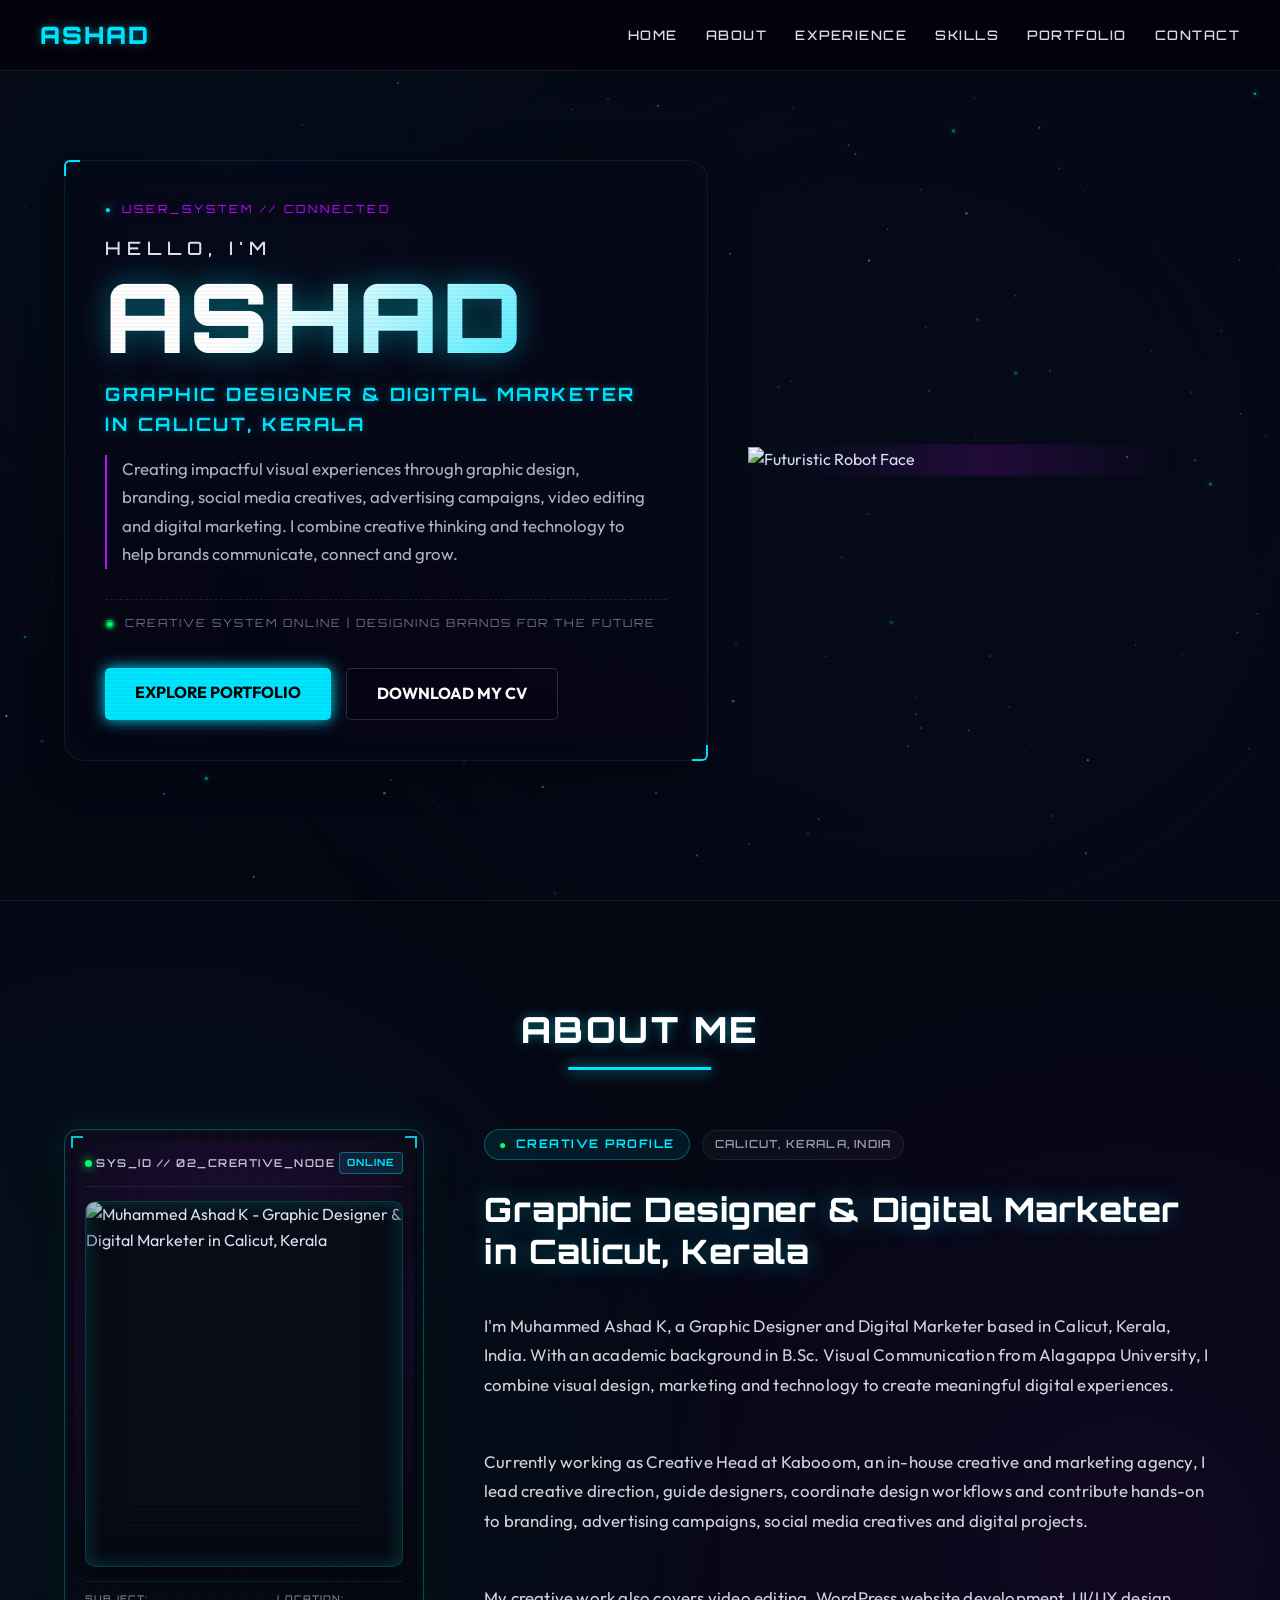
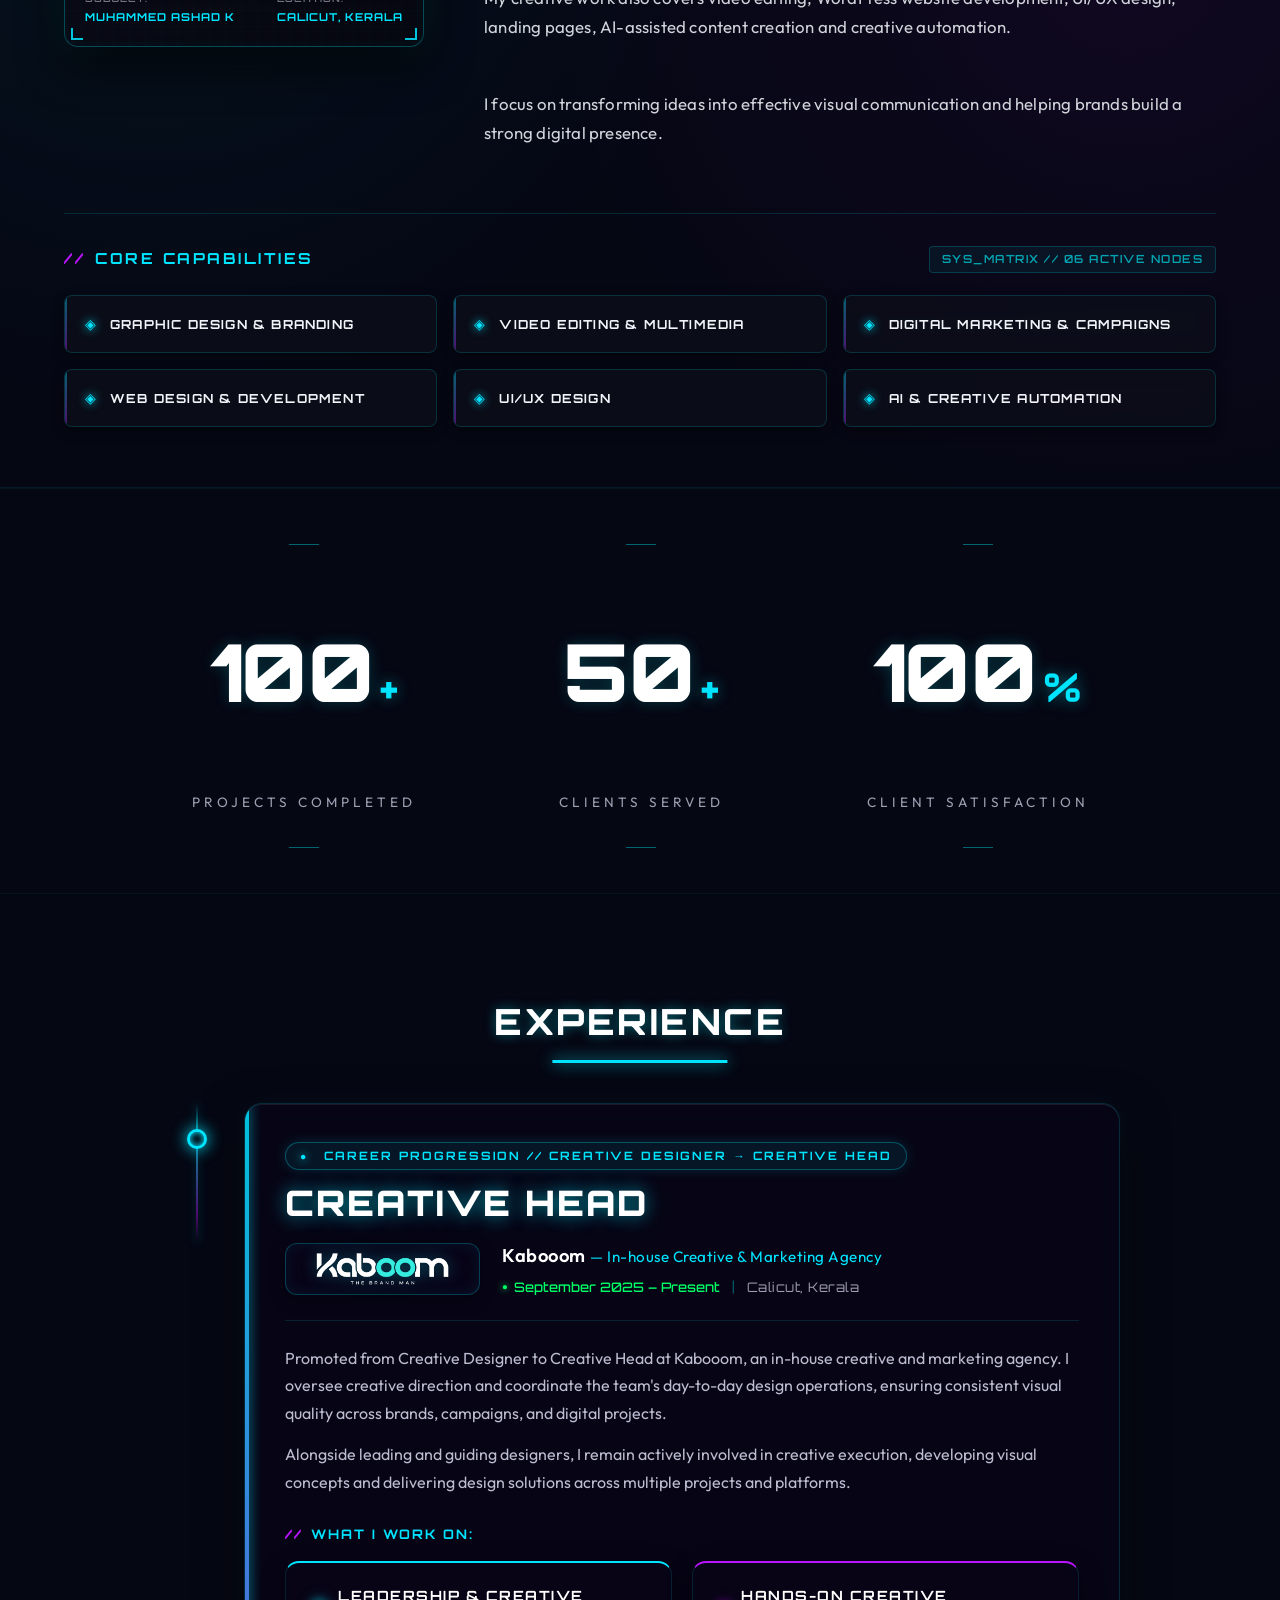
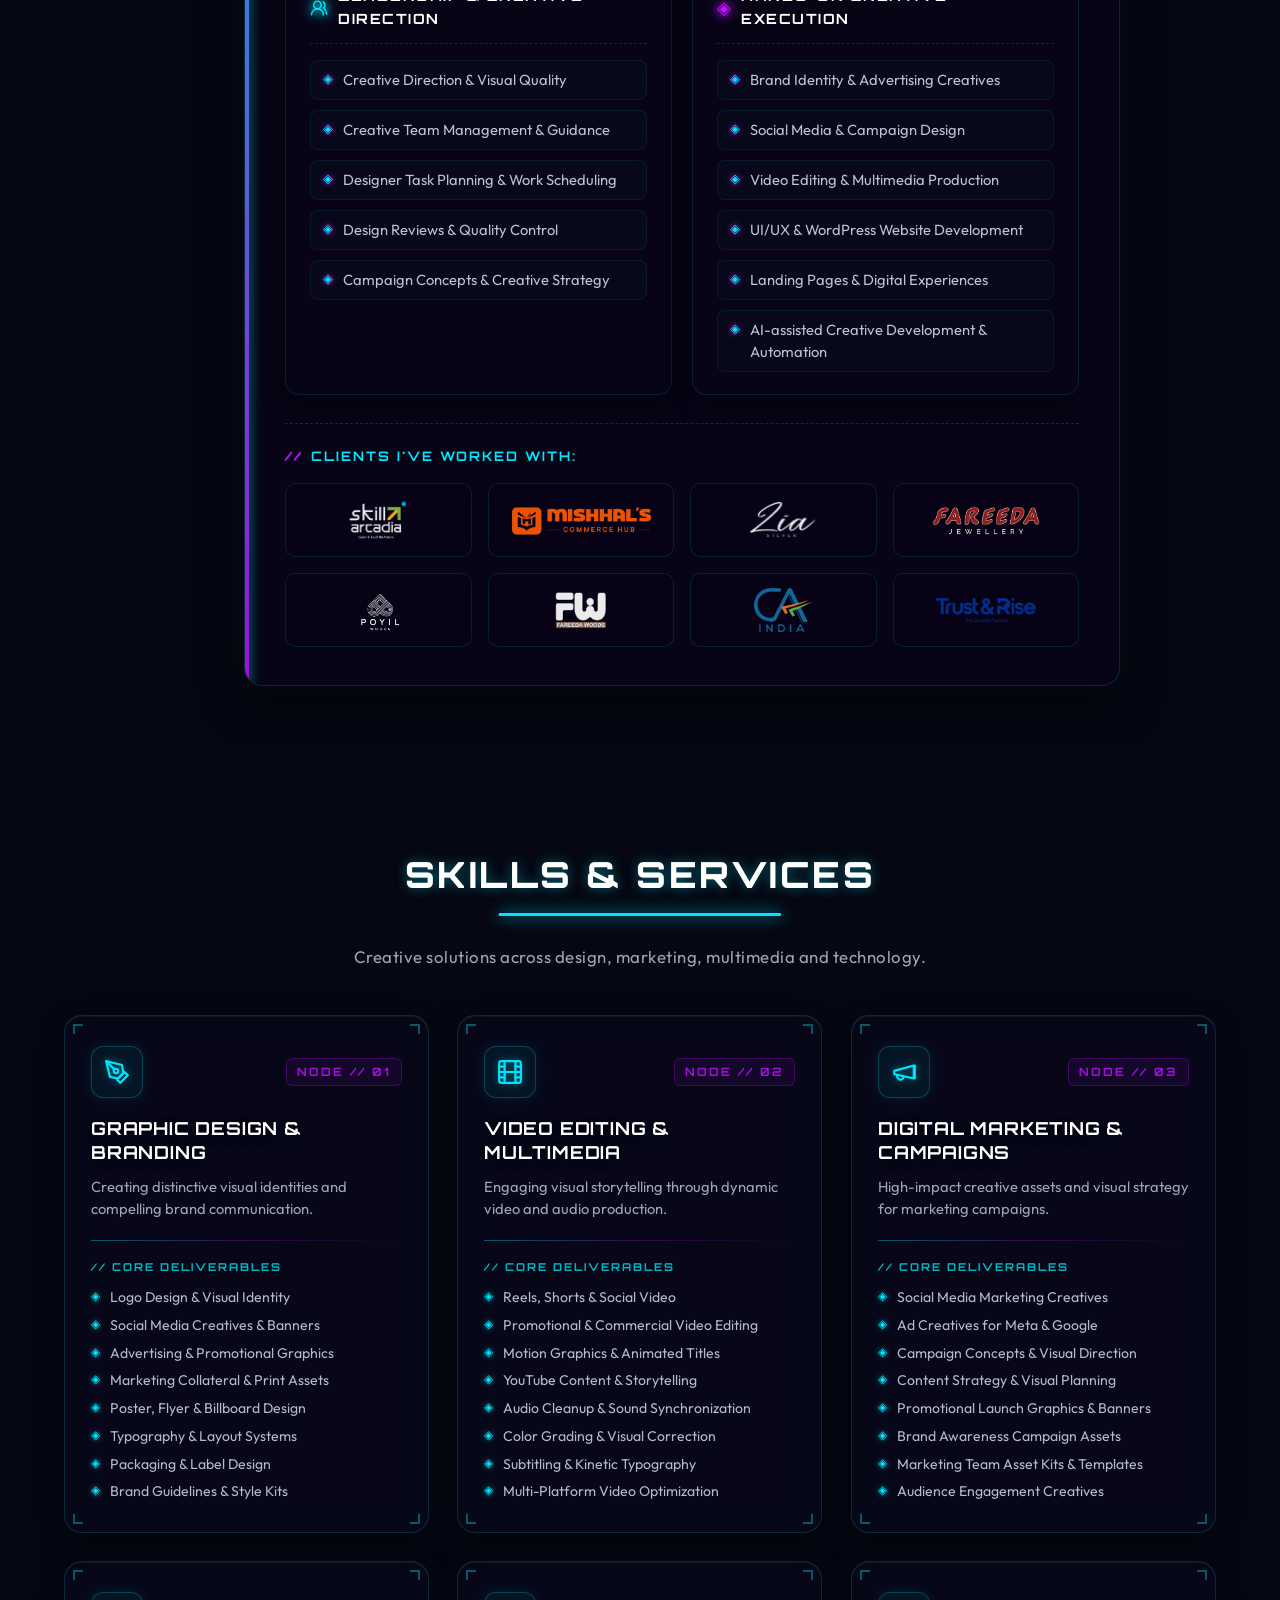
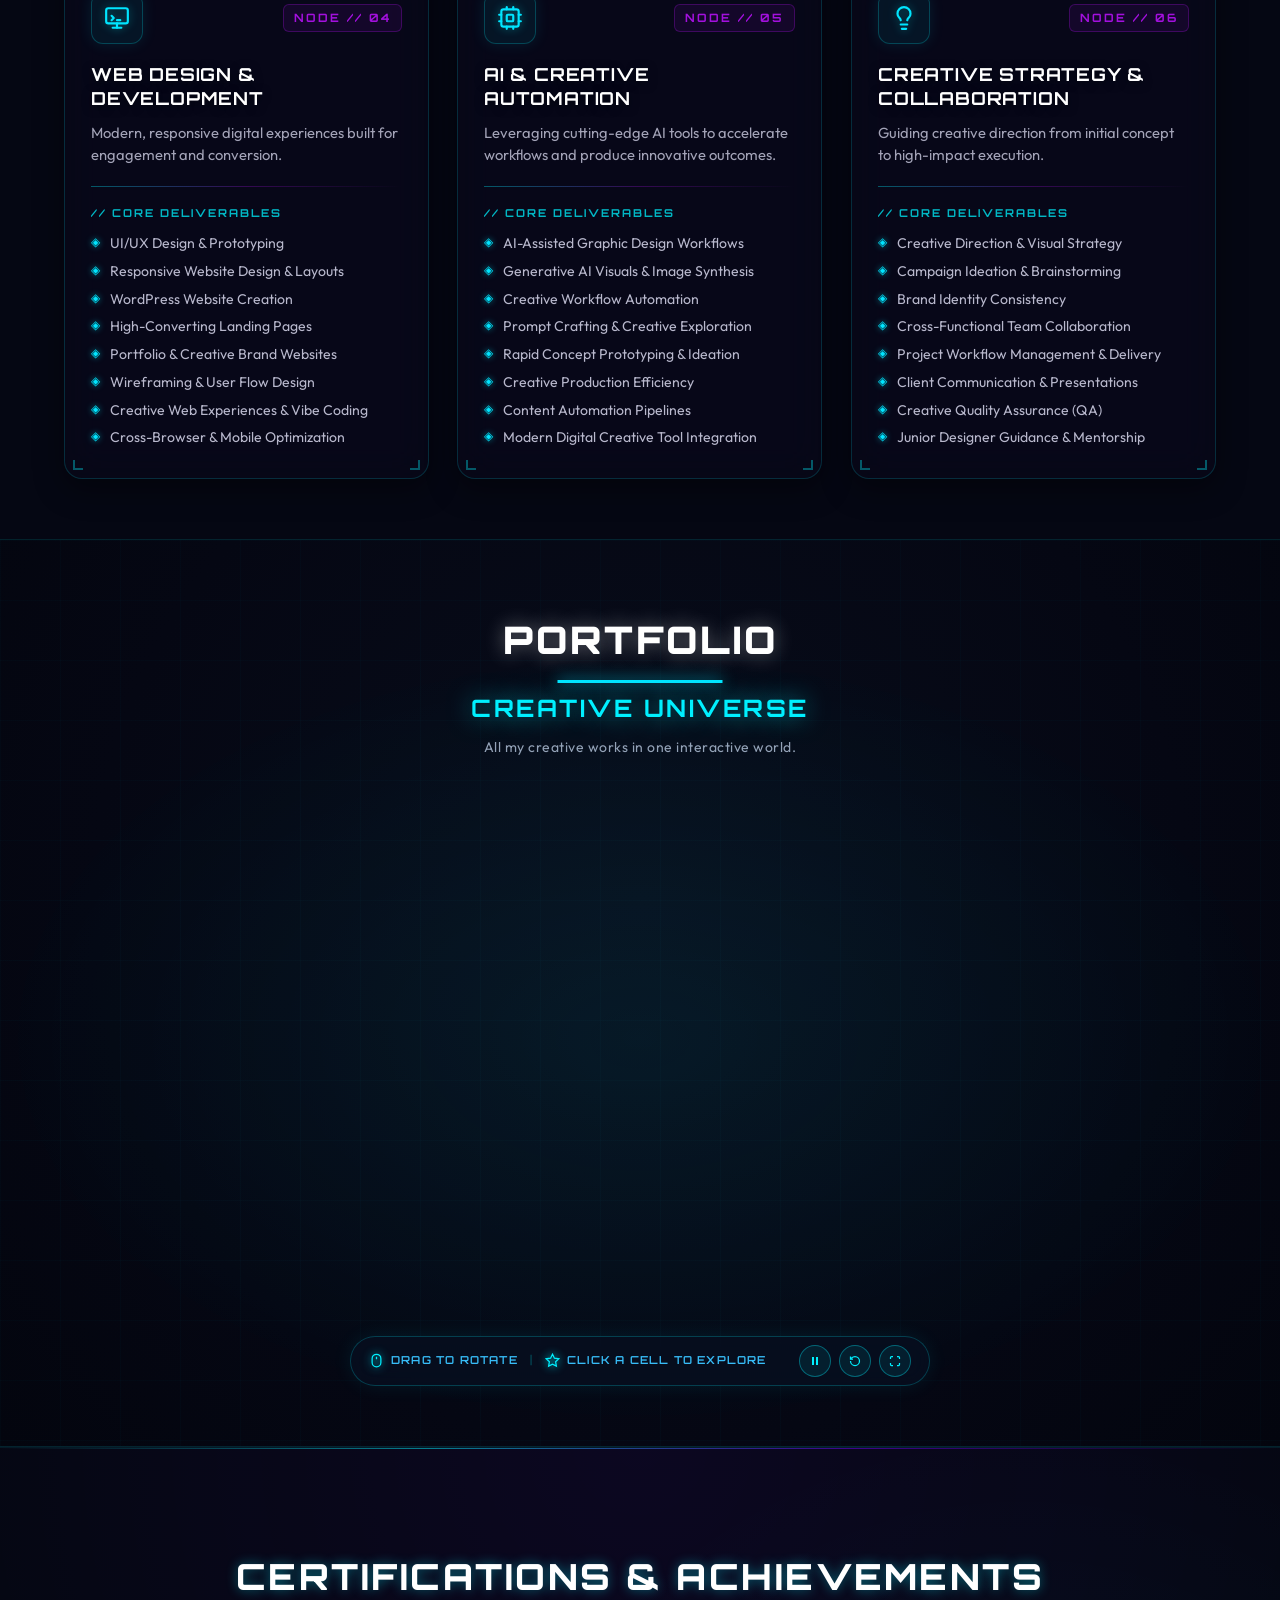
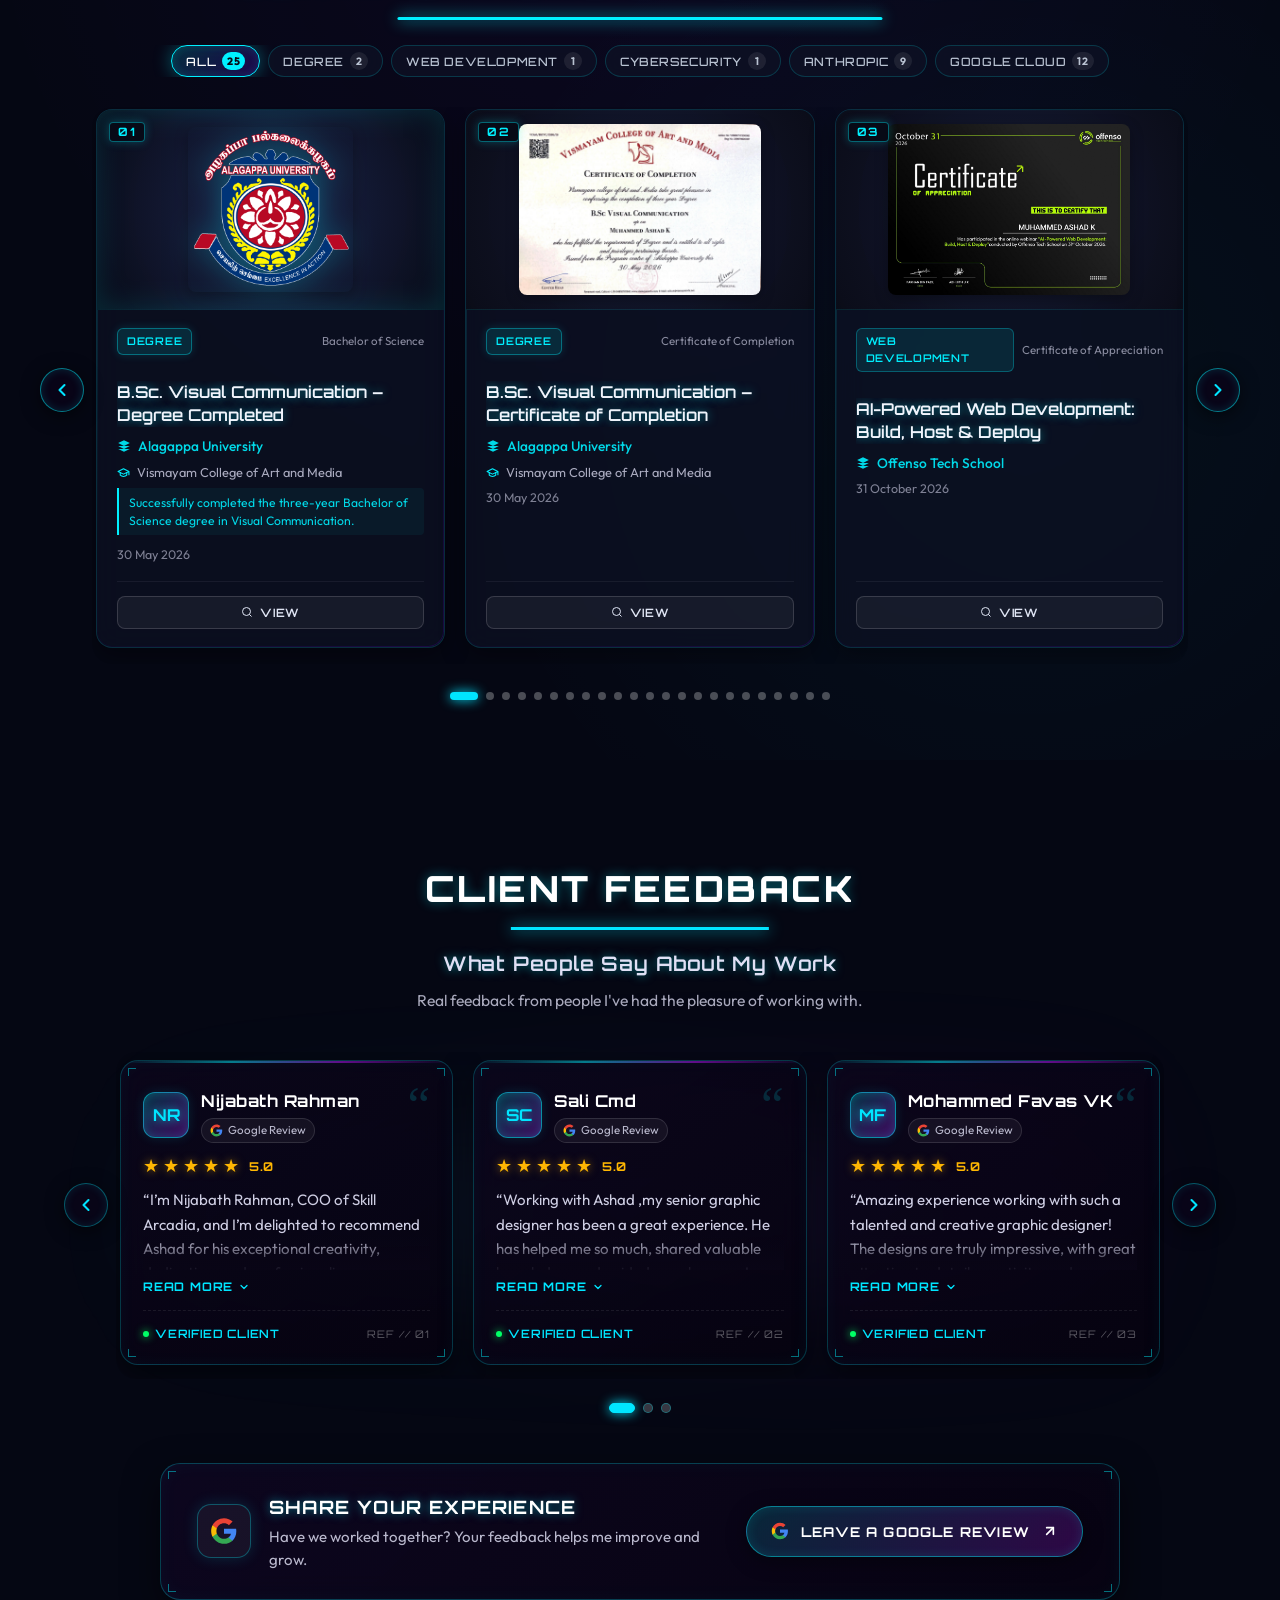
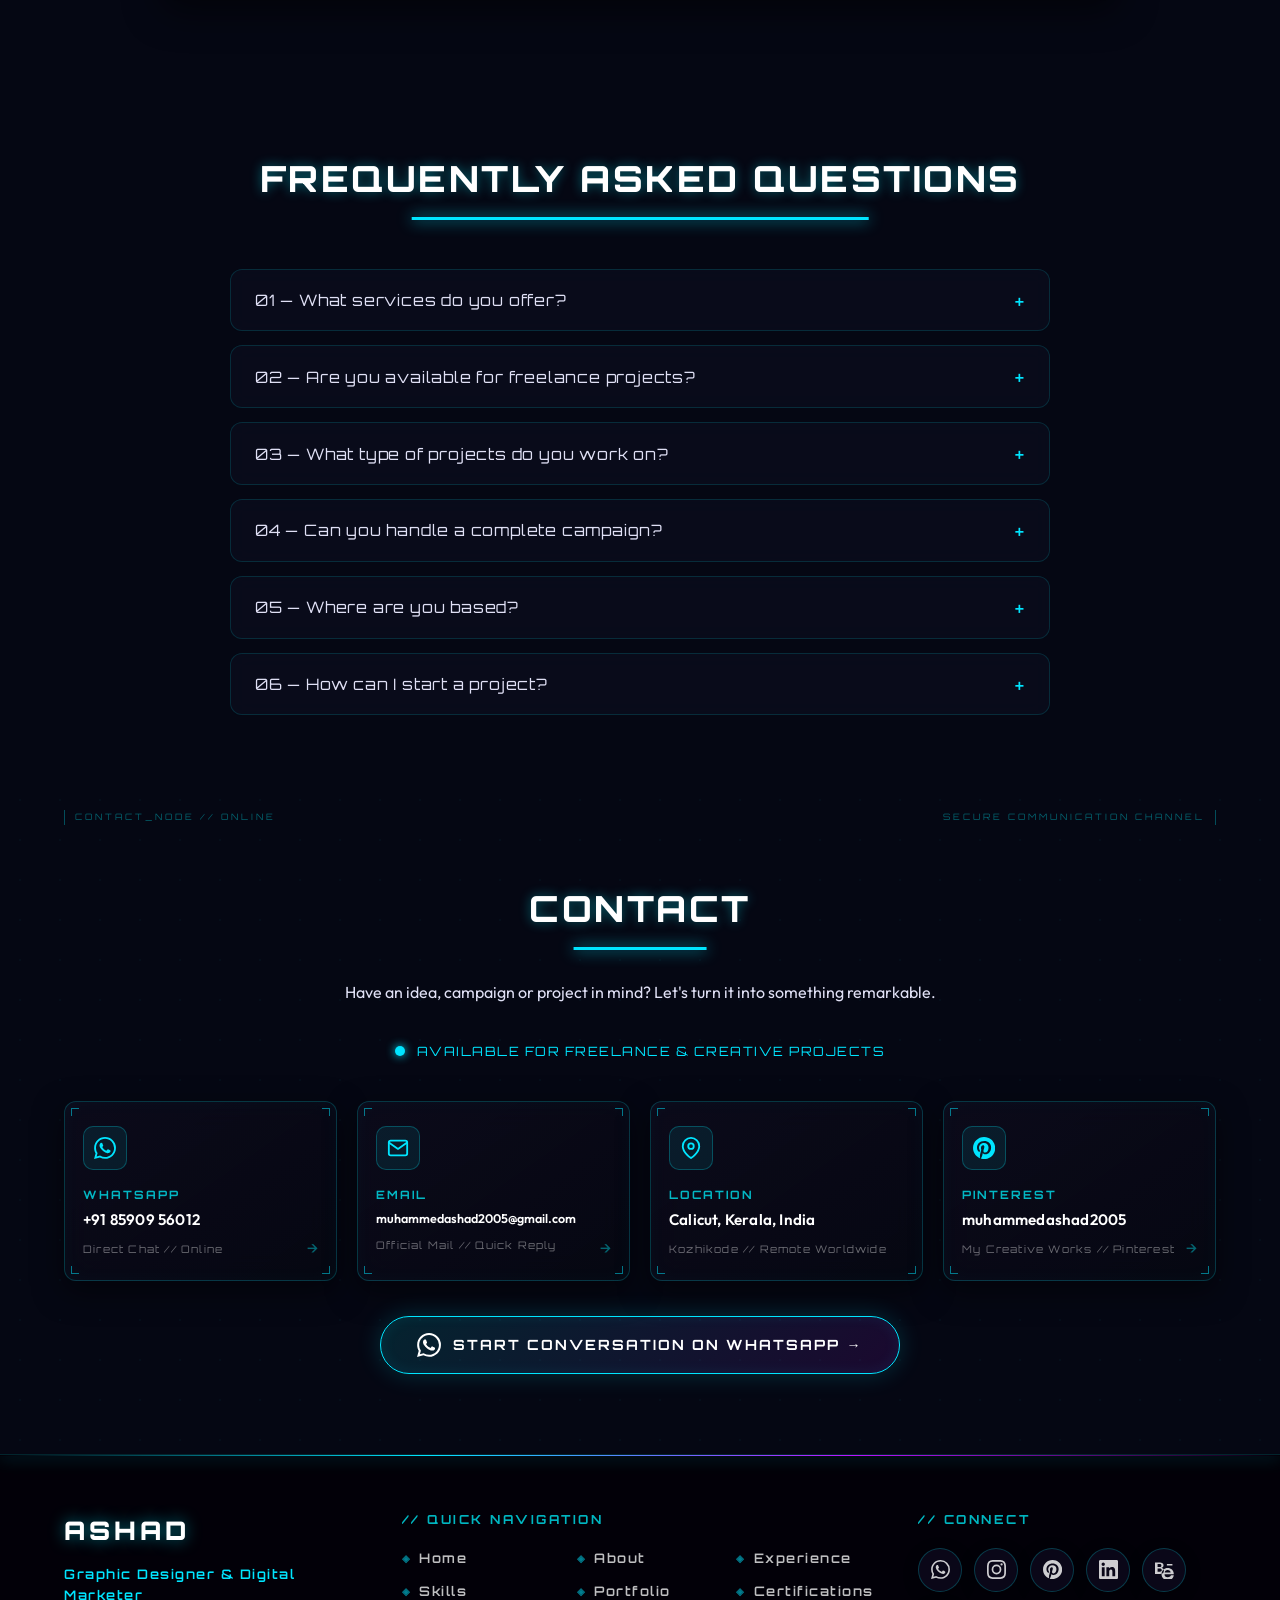
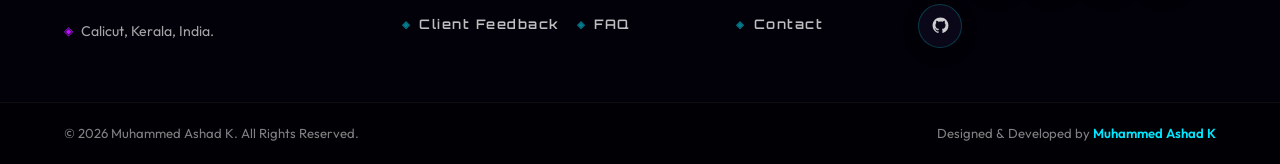
==== commit ec7c8602: "Add files via upload" ====
--- a/index_backup.html
+++ b/index_backup.html
@@ -14,6 +14,15 @@
     <meta name="author" content="Muhammed Ashad K">
     <meta name="robots" content="index, follow">
     <link rel="canonical" href="https://muhammedashad.com/">
+
+    <!-- Favicon & Mobile Touch Icons -->
+    <link rel="icon" type="image/x-icon" href="favicon.ico?v=1.0">
+    <link rel="icon" type="image/png" sizes="32x32" href="favicon.png?v=1.0">
+    <link rel="apple-touch-icon" sizes="180x180" href="apple-touch-icon.png?v=1.0">
+    <link rel="icon" type="image/png" sizes="192x192" href="favicon-192.png?v=1.0">
+    <link rel="icon" type="image/png" sizes="512x512" href="favicon-512.png?v=1.0">
+    <link rel="manifest" href="site.webmanifest">
+    <meta name="theme-color" content="#00E5FF">
 
     <!-- Open Graph / Facebook -->
     <meta property="og:type" content="website">
--- a/css/style.css
+++ b/css/style.css
@@ -0,0 +1,4175 @@
+/* ==========================================================================
+   ASHAD BRAND — TEXT SELECTION HIGHLIGHT
+   ========================================================================== */
+::selection {
+    background: #00E5FF;
+    color: #04111F;
+}
+
+::-moz-selection {
+    background: #00E5FF;
+    color: #04111F;
+}
+
+:root {
+    --bg-color: #050713;
+    --bg-secondary: #080D1B;
+    --text-color: #e0e0f5;
+    --primary-color: #00E5FF;
+    --primary-glow: rgba(0, 229, 255, 0.4);
+    --secondary-color: #bc13fe;
+    --accent-color: #ffe600;
+    --matrix-green: #00ff66;
+    --glass-bg: rgba(8, 13, 27, 0.65);
+    --glass-border: rgba(0, 229, 255, 0.15);
+    --font-heading: 'Orbitron', sans-serif;
+    --font-body: 'Outfit', sans-serif;
+}
+
+html {
+    overflow-x: hidden;
+    scroll-behavior: smooth;
+    scroll-padding-top: 75px;
+    width: 100%;
+    margin: 0;
+    padding: 0;
+    box-sizing: border-box;
+}
+
+body,
+* {
+    box-sizing: border-box;
+    }
+
+body {
+    background-color: var(--bg-color);
+    color: var(--text-color);
+    font-family: var(--font-body);
+    line-height: 1.6;
+    overflow-x: hidden;
+    width: 100%;
+    position: relative;
+    margin: 0;
+    padding: 0;
+}
+
+.global-space-canvas {
+    position: fixed;
+    top: 0;
+    left: 0;
+    width: 100vw;
+    height: 100vh;
+    pointer-events: none;
+    z-index: -999;
+    display: block;
+}
+
+body.menu-open {
+    overflow: hidden;
+}
+
+/* Cyber Overlay (Subtle scanline grid without floating bars) */
+.scanline {
+    display: none !important;
+}
+
+.cyber-overlay {
+    position: fixed;
+    top: 0;
+    left: 0;
+    width: 100%;
+    height: 100%;
+    background: linear-gradient(rgba(18, 16, 16, 0) 50%, rgba(0, 0, 0, 0.25) 50%), linear-gradient(90deg, rgba(0, 243, 255, 0.02), rgba(0, 0, 0, 0.01), rgba(188, 19, 254, 0.02));
+    background-size: 100% 4px, 6px 100%;
+    z-index: 9998;
+    pointer-events: none;
+    opacity: 0.12;
+}
+
+/* Background Effects (Static subtle cyber grid — No 200% width, No layout shift) */
+.bg-grid {
+    position: fixed;
+    top: 0;
+    left: 0;
+    width: 100%;
+    height: 100%;
+    background-image:
+        linear-gradient(rgba(0, 243, 255, 0.05) 1px, transparent 1px),
+        linear-gradient(90deg, rgba(0, 243, 255, 0.05) 1px, transparent 1px);
+    background-size: 50px 50px;
+    opacity: 0.16;
+    z-index: -2;
+    pointer-events: none;
+}
+
+/* Typography & Glows */
+h1,
+h2,
+h3 {
+    text-shadow: 0 0 10px rgba(0, 243, 255, 0.5);
+}
+
+.section-title h2 {
+    font-family: var(--font-heading);
+    font-size: clamp(1.8rem, 3.5vw, 2.25rem);
+    font-weight: 800;
+    letter-spacing: 2.5px;
+    text-transform: uppercase;
+    position: relative;
+    display: inline-block;
+    padding-bottom: 12px;
+    margin-bottom: 14px;
+    color: #ffffff;
+    text-align: center;
+    text-shadow: 0 0 12px rgba(0, 243, 255, 0.4);
+}
+
+.section-title h2::after {
+    content: '';
+    position: absolute;
+    bottom: 0;
+    left: 50%;
+    transform: translateX(-50%);
+    width: 60%;
+    height: 3px;
+    background: var(--primary-color);
+    box-shadow: 0 0 15px var(--primary-color);
+}
+
+/* Hero Section Overhaul */
+#hero {
+    min-height: 100vh;
+    display: flex;
+    justify-content: center;
+    align-items: center;
+    position: relative;
+    background: radial-gradient(circle at 70% 50%, rgba(8, 13, 27, 0.75) 0%, transparent 70%);
+    overflow: hidden;
+    padding-top: 70px;
+    padding-bottom: 50px;
+    box-sizing: border-box;
+}
+
+.hero-container {
+    width: 90%;
+    max-width: 1300px;
+    display: flex;
+    align-items: center;
+    justify-content: space-between;
+    gap: 40px;
+    z-index: 10;
+    box-sizing: border-box;
+}
+
+
+/* Desktop: Hide mobile integrated portrait and mobile nav overlay */
+@media (min-width: 901px) {
+    .mobile-hero-portrait-wrapper,
+    .mobile-nav-overlay,
+    .mobile-nav-header {
+        display: none !important;
+    }
+}
+
+.hero-content {
+    flex: 1.2;
+    text-align: left;
+    padding: 40px;
+    background: rgba(10, 5, 25, 0.35);
+    border: 1px solid rgba(0, 243, 255, 0.1);
+    border-radius: 20px;
+    backdrop-filter: blur(15px);
+    -webkit-backdrop-filter: blur(15px);
+    box-shadow: inset 0 0 30px rgba(0, 243, 255, 0.03), 0 10px 40px rgba(0, 0, 0, 0.4);
+    transform-style: preserve-3d;
+    position: relative;
+    animation: heroFadeIn 1s cubic-bezier(0.16, 1, 0.3, 1) forwards;
+}
+
+.hero-content::before, .hero-content::after {
+    content: '';
+    position: absolute;
+    width: 14px;
+    height: 14px;
+    border: 2px solid var(--primary-color);
+}
+
+.hero-content::before {
+    top: -1px;
+    left: -1px;
+    border-right: none;
+    border-bottom: none;
+    border-top-left-radius: 6px;
+}
+
+.hero-content::after {
+    bottom: -1px;
+    right: -1px;
+    border-left: none;
+    border-top: none;
+    border-bottom-right-radius: 6px;
+}
+
+.hero-hud-tag {
+    font-family: var(--font-heading);
+    font-size: 0.7rem;
+    color: var(--secondary-color);
+    letter-spacing: 3px;
+    margin-bottom: 15px;
+    display: flex;
+    align-items: center;
+    text-shadow: 0 0 8px rgba(188, 19, 254, 0.4);
+}
+
+.hud-blink {
+    color: var(--primary-color);
+    margin-right: 8px;
+    font-size: 0.6rem;
+    animation: hudBlink 1s steps(2, start) infinite;
+    text-shadow: 0 0 8px var(--primary-color);
+}
+
+@keyframes hudBlink {
+    to { visibility: hidden; }
+}
+
+.hero-intro-text {
+    font-family: var(--font-heading);
+    font-size: 1.15rem !important;
+    color: #e0e0f5 !important;
+    margin-bottom: 5px !important;
+    letter-spacing: 6px !important;
+    text-transform: uppercase;
+    text-shadow: none !important;
+    font-weight: 500;
+}
+
+.hero-content h1.glitch,
+.hero-content .glitch {
+    font-size: 6rem;
+    font-family: var(--font-heading);
+    font-weight: 900;
+    line-height: 1.0;
+    margin-bottom: 15px;
+    letter-spacing: 4px;
+    background: linear-gradient(135deg, #ffffff 30%, var(--primary-color) 100%);
+    -webkit-background-clip: text;
+    -webkit-text-fill-color: transparent;
+    filter: drop-shadow(0 0 15px rgba(0, 243, 255, 0.4));
+    animation: textFloat 4s ease-in-out infinite;
+}
+
+.hero-role-title {
+    font-family: var(--font-heading);
+    font-size: 1.15rem;
+    color: var(--primary-color);
+    margin-bottom: 15px;
+    text-transform: uppercase;
+    letter-spacing: 2.5px;
+    text-shadow: 0 0 8px rgba(0, 243, 255, 0.4);
+}
+
+.hero-description {
+    font-family: var(--font-body);
+    font-size: 1.05rem !important;
+    color: rgba(224, 224, 245, 0.8) !important;
+    line-height: 1.7 !important;
+    margin-bottom: 30px !important;
+    border-left: 2px solid var(--secondary-color) !important;
+    padding-left: 15px !important;
+    max-width: 550px !important;
+}
+
+.hero-system-status {
+    font-family: var(--font-heading);
+    font-size: 0.7rem;
+    color: rgba(224, 224, 245, 0.5);
+    letter-spacing: 2px;
+    margin-bottom: 35px;
+    display: flex;
+    align-items: center;
+    border-top: 1px dashed rgba(255, 255, 255, 0.1);
+    padding-top: 15px;
+}
+
+.status-bullet {
+    color: var(--matrix-green);
+    margin-right: 8px;
+    text-shadow: 0 0 6px var(--matrix-green);
+}
+
+.hero-actions {
+    display: flex;
+    gap: 15px;
+}
+
+/* Adjust primary and secondary buttons */
+.cta-btn.primary-btn {
+    margin: 0;
+}
+
+.cta-btn.secondary-btn {
+    background: rgba(10, 5, 25, 0.4);
+    color: white;
+    border: 1px solid rgba(255, 255, 255, 0.15);
+    box-shadow: none;
+    margin: 0;
+}
+
+.cta-btn.secondary-btn:hover {
+    background: rgba(255, 255, 255, 0.05);
+    border-color: white;
+    box-shadow: 0 0 15px rgba(255, 255, 255, 0.2);
+    color: white;
+    transform: scale(1.05);
+}
+
+@keyframes heroFadeIn {
+    from {
+        opacity: 0;
+        transform: translateY(20px);
+    }
+    to {
+        opacity: 1;
+        transform: translateY(0);
+    }
+}
+
+/* Cyber Hero Character */
+.hero-image-container {
+    flex: 1;
+    display: flex;
+    justify-content: center;
+    align-items: center;
+    position: relative;
+    perspective: 1000px;
+    animation: heroFadeIn 1.2s cubic-bezier(0.16, 1, 0.3, 1) forwards;
+}
+
+.cyber-character {
+    position: relative;
+    width: 100%;
+    max-width: 550px;
+    animation: cyberFloat 6s ease-in-out infinite;
+    cursor: crosshair;
+    /* Bottom fade applies to both face + canvas */
+    mask-image: linear-gradient(to bottom, black 70%, transparent 100%);
+    -webkit-mask-image: linear-gradient(to bottom, black 70%, transparent 100%);
+}
+
+/* Face layer — always visible underneath */
+.layer-face {
+    display: block;
+    width: 100%;
+    height: auto;
+    position: relative;
+    z-index: 1;
+    filter: drop-shadow(0 0 40px rgba(0, 243, 255, 0.4));
+    pointer-events: none;
+    user-select: none;
+}
+
+/* Canvas sits on top — shows helmet, is erased by mouse */
+.reveal-canvas {
+    position: absolute;
+    top: 0;
+    left: 0;
+    width: 100%;
+    height: 100%;
+    z-index: 2;
+    pointer-events: none;
+    /* Mouse events handled on parent */
+    border-radius: 0;
+    mix-blend-mode: normal;
+}
+
+/* Glowing Aura Behind */
+.hero-image-container::before {
+    content: '';
+    position: absolute;
+    top: 50%;
+    left: 50%;
+    transform: translate(-50%, -50%);
+    width: 120%;
+    height: 120%;
+    background: radial-gradient(circle, rgba(188, 19, 254, 0.15) 0%, transparent 70%);
+    z-index: -1;
+    animation: pulseAura 4s infinite alternate;
+}
+
+@keyframes cyberFloat {
+
+    0%,
+    100% {
+        transform: translateY(0);
+    }
+
+    50% {
+        transform: translateY(-20px);
+    }
+}
+
+@keyframes pulseAura {
+    0% {
+        transform: translate(-50%, -50%) scale(0.9);
+        opacity: 0.5;
+    }
+
+    100% {
+        transform: translate(-50%, -50%) scale(1.1);
+        opacity: 0.8;
+    }
+}
+
+@keyframes pulseGlow {
+
+    0%,
+    100% {
+        opacity: 0.5;
+        transform: scale(1);
+    }
+
+    50% {
+        opacity: 0.8;
+        transform: scale(1.1);
+    }
+}
+
+@keyframes textFloat {
+
+    0%,
+    100% {
+        transform: translateY(0) rotateX(0);
+    }
+
+    50% {
+        transform: translateY(-10px) rotateX(5deg);
+    }
+}
+
+/* 3D Cards logic */
+.portfolio-item,
+.about-img img,
+.contact-form {
+    background: rgba(20, 20, 20, 0.6);
+    backdrop-filter: blur(10px);
+    border: 1px solid rgba(255, 255, 255, 0.1);
+    box-shadow: 0 10px 30px rgba(0, 0, 0, 0.5);
+    transition: transform 0.1s ease-out, box-shadow 0.3s ease;
+    /* Fast transform */
+    transform-style: preserve-3d;
+    perspective: 1000px;
+}
+
+.portfolio-item:hover {
+    box-shadow: 0 0 30px rgba(0, 243, 255, 0.3), inset 0 0 20px rgba(0, 243, 255, 0.1);
+    border-color: var(--primary-color);
+}
+
+/* About Section */
+.profile-placeholder {
+    width: 100%;
+    height: 400px;
+    background: linear-gradient(135deg, #111 0%, #222 100%);
+    position: relative;
+    overflow: hidden;
+    border-radius: 15px;
+    border: 1px solid var(--primary-color);
+    box-shadow: 0 0 20px var(--primary-color);
+}
+
+.profile-placeholder::before {
+    content: '';
+    position: absolute;
+    top: -50%;
+    left: -50%;
+    width: 200%;
+    height: 200%;
+    background: conic-gradient(transparent, var(--primary-color), transparent 30%);
+    animation: rotate 4s linear infinite;
+    opacity: 0.3;
+}
+
+@keyframes rotate {
+    100% {
+        transform: rotate(360deg);
+    }
+}
+
+/* Layout helpers */
+.container {
+    width: 90%;
+    max-width: 1200px;
+    margin: 0 auto;
+}
+
+section {
+    padding: 75px 0;
+    box-sizing: border-box;
+    position: relative;
+}
+
+.section-title {
+    text-align: center;
+    margin-bottom: 45px;
+}
+
+@media (max-width: 900px) {
+    section {
+        padding: 55px 0;
+    }
+    .section-title {
+        margin-bottom: 35px;
+    }
+    .section-title h2 {
+        font-size: clamp(1.5rem, 5vw, 1.85rem);
+        letter-spacing: 2px;
+        padding-bottom: 10px;
+        margin-bottom: 12px;
+    }
+}
+
+@media (max-width: 640px) {
+    section {
+        padding: 42px 0;
+    }
+    .section-title {
+        margin-bottom: 28px;
+    }
+    .section-title h2 {
+        font-size: clamp(1.35rem, 5vw, 1.6rem);
+        letter-spacing: 1.5px;
+        padding-bottom: 9px;
+        margin-bottom: 10px;
+    }
+}
+
+@media (max-width: 360px) {
+    .section-title h2 {
+        font-size: 1.25rem;
+        letter-spacing: 1px;
+    }
+}
+
+/* Navigation Header */
+nav {
+    display: flex;
+    justify-content: space-between;
+    align-items: center;
+    flex-wrap: nowrap;
+    padding: 16px 40px;
+    position: fixed;
+    top: 0;
+    left: 0;
+    right: 0;
+    width: 100%;
+    z-index: 1000;
+    background: rgba(5, 4, 14, 0.92);
+    backdrop-filter: blur(15px);
+    -webkit-backdrop-filter: blur(15px);
+    border-bottom: 1px solid rgba(0, 243, 255, 0.12);
+    box-sizing: border-box;
+    transition: padding 0.3s ease, background 0.3s ease;
+}
+
+.logo {
+    color: var(--primary-color);
+    font-family: var(--font-heading);
+    font-weight: 900;
+    font-size: 1.5rem;
+    letter-spacing: 2px;
+    text-shadow: 0 0 10px rgba(0, 243, 255, 0.4);
+    z-index: 1001;
+}
+
+.nav-links {
+    display: flex;
+    align-items: center;
+    gap: 28px;
+    list-style: none;
+    margin: 0;
+    padding: 0;
+}
+
+.nav-links li {
+    list-style: none;
+}
+
+.nav-links a {
+    color: #e0e0f5;
+    text-decoration: none;
+    text-transform: uppercase;
+    font-family: var(--font-heading);
+    font-size: 0.82rem;
+    font-weight: 500;
+    letter-spacing: 1.5px;
+    transition: color 0.25s ease, text-shadow 0.25s ease;
+    white-space: nowrap;
+}
+
+.nav-links a:hover,
+.nav-links a.active {
+    color: var(--primary-color);
+    text-shadow: 0 0 10px rgba(0, 243, 255, 0.7);
+}
+
+/* Hamburger Button */
+.hamburger {
+    display: none;
+    flex-direction: column;
+    justify-content: center;
+    align-items: center;
+    gap: 5px;
+    width: 42px;
+    height: 42px;
+    background: rgba(0, 243, 255, 0.06);
+    border: 1px solid rgba(0, 243, 255, 0.25);
+    border-radius: 8px;
+    cursor: pointer;
+    padding: 0;
+    z-index: 1001;
+    transition: background 0.25s ease, border-color 0.25s ease, box-shadow 0.25s ease;
+}
+
+.hamburger:hover {
+    background: rgba(0, 243, 255, 0.14);
+    border-color: rgba(0, 243, 255, 0.5);
+    box-shadow: 0 0 12px rgba(0, 243, 255, 0.25);
+}
+
+.hamburger span {
+    display: block;
+    width: 20px;
+    height: 2px;
+    background-color: var(--primary-color);
+    box-shadow: 0 0 6px rgba(0, 243, 255, 0.5);
+    border-radius: 2px;
+    transition: transform 0.3s cubic-bezier(0.16, 1, 0.3, 1), opacity 0.25s ease;
+}
+
+.hamburger.active span:nth-child(1) {
+    transform: translateY(7px) rotate(45deg);
+}
+
+.hamburger.active span:nth-child(2) {
+    opacity: 0;
+    transform: scaleX(0);
+}
+
+.hamburger.active span:nth-child(3) {
+    transform: translateY(-7px) rotate(-45deg);
+}
+
+/* Mobile Nav Backdrop */
+.nav-backdrop {
+    display: none;
+    position: fixed;
+    top: 0;
+    left: 0;
+    width: 100%;
+    height: 100%;
+    background: rgba(2, 0, 8, 0.65);
+    backdrop-filter: blur(4px);
+    -webkit-backdrop-filter: blur(4px);
+    z-index: 998;
+    opacity: 0;
+    transition: opacity 0.3s ease;
+    pointer-events: none;
+}
+
+.nav-backdrop.active {
+    display: block;
+    opacity: 1;
+    pointer-events: auto;
+}
+
+/* =========================================================================
+   MOBILE RESPONSIVE NAVIGATION & INTEGRATED HERO (MAX-WIDTH: 900PX)
+   ========================================================================= */
+@media (max-width: 900px) {
+    /* 1. Closed Mobile Navigation Bar: ONLY Logo on left, Hamburger on right */
+    nav {
+        padding: 14px 20px;
+        height: 60px;
+        max-height: 60px;
+        overflow: hidden;
+        display: flex;
+        justify-content: space-between;
+        align-items: center;
+        flex-wrap: nowrap;
+        box-sizing: border-box;
+    }
+
+    .logo {
+        font-size: 1.4rem;
+        z-index: 1001;
+    }
+
+    /* Completely remove old desktop navigation links from mobile layout */
+    .desktop-nav-links,
+    #desktopNavLinks,
+    .nav-links,
+    nav ul {
+        display: none !important;
+        visibility: hidden !important;
+        width: 0 !important;
+        height: 0 !important;
+        margin: 0 !important;
+        padding: 0 !important;
+        border: none !important;
+        overflow: hidden !important;
+        position: absolute !important;
+        left: -9999px !important;
+        pointer-events: none !important;
+    }
+
+    /* Mobile Hamburger Icon: on the right, same row as logo */
+    .hamburger {
+        display: flex !important;
+        z-index: 1001;
+    }
+
+    /* 2. Full-Screen Blurred Cyber Navigation Overlay */
+    .mobile-nav-overlay {
+        display: flex !important;
+        position: fixed;
+        top: 0;
+        left: 0;
+        width: 100vw;
+        height: 100vh;
+        height: 100dvh;
+        z-index: 99999;
+        background: rgba(4, 2, 10, 0.88);
+        backdrop-filter: blur(24px) saturate(180%);
+        -webkit-backdrop-filter: blur(24px) saturate(180%);
+        align-items: center;
+        justify-content: center;
+        padding: 24px 20px;
+        box-sizing: border-box;
+        opacity: 0;
+        visibility: hidden;
+        pointer-events: none;
+        transition: opacity 0.35s cubic-bezier(0.16, 1, 0.3, 1), visibility 0.35s ease;
+        overflow-y: auto;
+    }
+
+    .mobile-nav-overlay.active {
+        opacity: 1;
+        visibility: visible;
+        pointer-events: auto;
+    }
+
+    /* Ambient Cyber Glows behind menu items */
+    .menu-ambient-glow {
+        position: absolute;
+        border-radius: 50%;
+        filter: blur(60px);
+        pointer-events: none;
+        z-index: 1;
+        opacity: 0.35;
+    }
+
+    .glow-cyan {
+        top: 15%;
+        left: 8%;
+        width: 260px;
+        height: 260px;
+        background: radial-gradient(circle, rgba(0, 243, 255, 0.45) 0%, transparent 70%);
+    }
+
+    .glow-purple {
+        bottom: 15%;
+        right: 8%;
+        width: 280px;
+        height: 280px;
+        background: radial-gradient(circle, rgba(188, 19, 254, 0.35) 0%, transparent 70%);
+    }
+
+    /* Overlay Panel Content (Sharp, readable, NOT blurred) */
+    .mobile-nav-panel {
+        position: relative;
+        z-index: 2;
+        width: 100%;
+        max-width: 440px;
+        display: flex;
+        flex-direction: column;
+        align-items: center;
+        text-align: center;
+        padding: 16px 0;
+    }
+
+    .mobile-nav-top {
+        display: flex;
+        justify-content: space-between;
+        align-items: center;
+        width: 100%;
+        padding-bottom: 20px;
+        margin-bottom: 16px;
+        border-bottom: 1px solid rgba(0, 243, 255, 0.2);
+    }
+
+    .mobile-nav-sys-tag {
+        font-family: var(--font-heading);
+        font-size: 0.72rem;
+        font-weight: 700;
+        letter-spacing: 2.5px;
+        color: var(--primary-color);
+        text-shadow: 0 0 10px rgba(0, 243, 255, 0.6);
+    }
+
+    .mobile-nav-close-btn {
+        background: rgba(0, 243, 255, 0.08);
+        border: 1px solid rgba(0, 243, 255, 0.3);
+        border-radius: 8px;
+        color: #fff;
+        font-size: 1.8rem;
+        line-height: 1;
+        width: 42px;
+        height: 42px;
+        display: flex;
+        align-items: center;
+        justify-content: center;
+        cursor: pointer;
+        transition: all 0.25s ease;
+    }
+
+    .mobile-nav-close-btn:hover,
+    .mobile-nav-close-btn:active {
+        background: rgba(0, 243, 255, 0.25);
+        border-color: var(--primary-color);
+        box-shadow: 0 0 15px rgba(0, 243, 255, 0.4);
+        transform: scale(1.05);
+    }
+
+    .mobile-nav-items {
+        list-style: none;
+        padding: 0;
+        margin: 0;
+        width: 100%;
+        display: flex;
+        flex-direction: column;
+        gap: 12px;
+    }
+
+    .mobile-nav-items li {
+        width: 100%;
+        transform: translateY(15px);
+        opacity: 0;
+        transition: transform 0.4s cubic-bezier(0.16, 1, 0.3, 1), opacity 0.4s ease;
+        transition-delay: calc(var(--item-index, 1) * 0.05s);
+    }
+
+    .mobile-nav-overlay.active .mobile-nav-items li {
+        transform: translateY(0);
+        opacity: 1;
+    }
+
+    .mobile-nav-link {
+        display: flex;
+        align-items: center;
+        justify-content: flex-start;
+        text-align: left;
+        gap: 14px;
+        padding: 12px 24px;
+        min-height: 46px;
+        border-radius: 10px;
+        background: rgba(255, 255, 255, 0.02);
+        border: 1px solid rgba(0, 243, 255, 0.12);
+        text-decoration: none;
+        font-family: var(--font-heading);
+        transition: all 0.25s ease;
+    }
+
+    .nav-num {
+        font-size: 0.78rem;
+        font-weight: 700;
+        color: var(--primary-color);
+        letter-spacing: 1.5px;
+        opacity: 0.85;
+        display: inline-block;
+        width: 28px;
+        min-width: 28px;
+        flex-shrink: 0;
+        text-align: left;
+    }
+
+    .nav-sep {
+        color: rgba(224, 224, 245, 0.3);
+        font-size: 0.85rem;
+        display: inline-block;
+        width: 14px;
+        min-width: 14px;
+        flex-shrink: 0;
+        text-align: center;
+    }
+
+    .nav-label {
+        font-size: 1.05rem;
+        font-weight: 700;
+        letter-spacing: 3px;
+        color: #fff;
+        text-shadow: 0 0 10px rgba(0, 0, 0, 0.8);
+        transition: color 0.25s ease, text-shadow 0.25s ease;
+    }
+
+    .mobile-nav-link:hover,
+    .mobile-nav-link:active,
+    .mobile-nav-link.active {
+        background: rgba(0, 243, 255, 0.1);
+        border-color: rgba(0, 243, 255, 0.5);
+        box-shadow: 0 0 20px rgba(0, 243, 255, 0.2), inset 0 0 12px rgba(0, 243, 255, 0.1);
+        transform: scale(1.02);
+    }
+
+    .mobile-nav-link:hover .nav-label,
+    .mobile-nav-link:active .nav-label {
+        color: var(--primary-color);
+        text-shadow: 0 0 12px rgba(0, 243, 255, 0.8);
+    }
+
+    .mobile-nav-footer {
+        margin-top: 24px;
+        padding-top: 16px;
+        border-top: 1px dashed rgba(255, 255, 255, 0.1);
+        width: 100%;
+        display: flex;
+        flex-direction: column;
+        gap: 6px;
+        align-items: center;
+    }
+
+    .mobile-nav-status {
+        font-family: var(--font-heading);
+        font-size: 0.65rem;
+        letter-spacing: 2px;
+        color: var(--matrix-green);
+        display: flex;
+        align-items: center;
+        gap: 6px;
+    }
+
+    .mobile-nav-loc {
+        font-family: var(--font-body);
+        font-size: 0.72rem;
+        letter-spacing: 1.5px;
+        color: rgba(224, 224, 245, 0.6);
+    }
+
+    /* =========================================================================
+       ONE INTEGRATED FUTURISTIC HERO CARD (MOBILE ONLY)
+       ========================================================================= */
+    /* Hide desktop-only separate character image container on mobile */
+    .hero-image-container {
+        display: none !important;
+    }
+
+    #hero {
+        min-height: auto;
+        padding-top: max(68px, calc(env(safe-area-inset-top) + 64px));
+        padding-bottom: 35px;
+    }
+
+    .hero-container {
+        display: block;
+        width: 92%;
+        max-width: 520px;
+        margin: 0 auto;
+        padding: 0;
+    }
+
+    .hero-content {
+        margin: 0 auto;
+        padding: 0 0 28px 0;
+        width: 100%;
+        max-width: 520px;
+        border-radius: 20px;
+        border: 1px solid rgba(0, 243, 255, 0.22);
+        background: rgba(10, 5, 25, 0.65);
+        backdrop-filter: blur(20px) saturate(180%);
+        -webkit-backdrop-filter: blur(20px) saturate(180%);
+        box-shadow: 0 16px 45px rgba(0, 0, 0, 0.7), 0 0 30px rgba(0, 243, 255, 0.12), inset 0 1px 0 rgba(255, 255, 255, 0.08);
+        text-align: center;
+        overflow: hidden;
+    }
+
+    /* =========================================================================
+       PORTRAIT STUDIO LIGHTING: 4-LAYER VISUAL ARCHITECTURE
+       ========================================================================= */
+
+    /* Layer 1: Dark hero background */
+    .mobile-hero-portrait-wrapper {
+        display: block !important;
+        position: relative;
+        width: 100%;
+        height: 300px;
+        overflow: hidden;
+        background: #020008; /* Layer 1: Dark background */
+        border-bottom: 1px solid rgba(0, 243, 255, 0.18);
+        z-index: 1;
+    }
+
+    /* Layer 2: Soft radial cyan and violet ambient glow BEHIND the portrait */
+    .mobile-portrait-ambient-glow {
+        position: absolute;
+        top: 30%;
+        left: 50%;
+        transform: translate(-50%, -50%);
+        width: 270px;
+        height: 270px;
+        background: radial-gradient(circle, rgba(0, 243, 255, 0.28) 0%, rgba(188, 19, 254, 0.18) 50%, transparent 72%);
+        filter: blur(35px);
+        pointer-events: none;
+        z-index: 1; /* Strictly Layer 2: Behind portrait image */
+    }
+
+    /* Layer 3: Original portrait image - Clear, sharp, natural skin tones, no face tint */
+    .mobile-hero-portrait-img {
+        position: relative;
+        z-index: 2; /* Strictly Layer 3: Above the glow */
+        width: 100%;
+        height: 100%;
+        object-fit: cover;
+        object-position: center 16%; /* Moved upward to eliminate excessive top headroom while keeping full head and hair visible */
+        display: block;
+        filter: none !important; /* CRITICAL: Remove all colored overlay filters / drop-shadows from face */
+        mix-blend-mode: normal !important; /* CRITICAL: Preserve natural skin tone and facial clarity */
+    }
+
+    /* Layer 4: Subtle dark gradient blending the lower portrait into the content card (below chin/face) */
+    .mobile-portrait-overlay-gradient {
+        position: absolute;
+        bottom: 0;
+        left: 0;
+        right: 0;
+        height: 35%; /* Only covers chest/lower shoulders; chin and face are 100% untouched */
+        background: linear-gradient(to bottom, rgba(10, 5, 25, 0) 0%, rgba(10, 5, 25, 0.65) 55%, rgba(10, 5, 25, 1) 100%);
+        pointer-events: none;
+        z-index: 3; /* Strictly Layer 4: Sits above lower chest to smoothly blend into card */
+    }
+
+    /* Lower Portion of Hero Card */
+    .hero-content-body {
+        padding: 18px 20px 0 20px;
+        display: flex;
+        flex-direction: column;
+        align-items: center;
+        text-align: center;
+    }
+
+    .hero-hud-tag {
+        font-size: 0.7rem;
+        letter-spacing: 2.5px;
+        color: var(--secondary-color);
+        margin-bottom: 8px;
+        justify-content: center;
+        display: flex;
+        align-items: center;
+    }
+
+    .hero-intro-text {
+        font-size: 0.95rem !important;
+        letter-spacing: 3.5px !important;
+        margin-bottom: 2px !important;
+        color: #e0e0f5 !important;
+    }
+
+    .hero-content h1.glitch,
+    .hero-content .glitch {
+        font-size: clamp(2.3rem, 8vw, 3.2rem);
+        margin-bottom: 8px;
+        line-height: 1.05;
+    }
+
+    .hero-role-title {
+        font-family: var(--font-heading);
+        font-size: clamp(20px, 2.73vw + 11.3px, 23px);
+        font-weight: 700;
+        line-height: 1.25;
+        letter-spacing: 0.8px;
+        color: var(--primary-color);
+        margin: 0 auto 12px auto;
+        text-transform: uppercase;
+        text-shadow: 0 0 10px rgba(0, 243, 255, 0.45);
+        text-wrap: balance;
+        max-width: 420px;
+        text-align: center;
+    }
+
+    .hero-description {
+        font-size: 0.92rem !important;
+        line-height: 1.55 !important;
+        margin: 0 auto 16px auto !important;
+        padding: 0 !important;
+        border-left: none !important;
+        max-width: 440px !important;
+        color: rgba(224, 224, 245, 0.85) !important;
+    }
+
+    .hero-system-status {
+        font-size: 0.65rem;
+        margin-bottom: 18px;
+        justify-content: center;
+        border-top: 1px dashed rgba(255, 255, 255, 0.1);
+        padding-top: 12px;
+        width: 100%;
+        max-width: 440px;
+    }
+
+    .hero-actions {
+        display: flex;
+        justify-content: center;
+        gap: 12px;
+        width: 100%;
+        max-width: 440px;
+        flex-wrap: wrap;
+    }
+}
+
+/* Specific Screen Breakpoint Refinements */
+@media (max-width: 430px) {
+    nav {
+        padding: 12px 18px;
+    }
+
+    #hero {
+        padding-top: max(66px, calc(env(safe-area-inset-top) + 62px));
+        padding-bottom: 30px;
+    }
+
+    .mobile-hero-portrait-wrapper {
+        height: 290px;
+    }
+
+    .hero-content {
+        border-radius: 18px;
+    }
+
+    .hero-content-body {
+        padding: 18px 18px 0 18px;
+    }
+
+    .hero-content h1.glitch,
+    .hero-content .glitch {
+        font-size: 2.6rem;
+        margin-bottom: 6px;
+    }
+
+    .hero-role-title {
+        font-size: clamp(21.5px, 3.5vw + 8px, 23px);
+        line-height: 1.24;
+        letter-spacing: 0.7px;
+        margin-bottom: 11px;
+        max-width: 380px;
+        text-align: center;
+    }
+}
+
+@media (max-width: 390px) {
+    #hero {
+        padding-top: max(64px, calc(env(safe-area-inset-top) + 60px));
+    }
+
+    .mobile-hero-portrait-wrapper {
+        height: 275px;
+    }
+
+    .hero-content-body {
+        padding: 16px 16px 0 16px;
+    }
+
+    .hero-content h1.glitch,
+    .hero-content .glitch {
+        font-size: 2.35rem;
+        margin-bottom: 6px;
+    }
+
+    .hero-role-title {
+        font-size: clamp(21px, 3.5vw + 8px, 22px);
+        line-height: 1.22;
+        letter-spacing: 0.6px;
+        margin-bottom: 10px;
+        max-width: 350px;
+        text-align: center;
+    }
+
+    .hero-description {
+        font-size: 0.9rem !important;
+        margin-bottom: 14px !important;
+    }
+
+    .hero-actions {
+        flex-direction: column;
+        width: 100%;
+        gap: 10px;
+    }
+
+    .hero-actions .cta-btn {
+        width: 100%;
+        text-align: center;
+        margin: 0;
+    }
+}
+
+@media (max-width: 360px) {
+    #hero {
+        padding-top: max(62px, calc(env(safe-area-inset-top) + 58px));
+    }
+
+    .mobile-hero-portrait-wrapper {
+        height: 260px;
+    }
+
+    .hero-content-body {
+        padding: 14px 14px 0 14px;
+    }
+
+    .hero-content h1.glitch,
+
+
+    .hero-content .glitch {
+        font-size: 2.2rem;
+    }
+
+    .hero-role-title {
+        font-size: clamp(20.5px, 3vw + 10px, 21.2px);
+        line-height: 1.22;
+        letter-spacing: 0.5px;
+        margin-bottom: 8px;
+        max-width: 320px;
+        text-align: center;
+    }
+
+    .hero-description {
+        font-size: 0.86rem !important;
+    }
+}
+
+@media (max-width: 320px) {
+    nav {
+        padding: 10px 14px;
+        height: 52px;
+        max-height: 52px;
+    }
+
+    #hero {
+        padding-top: max(58px, calc(env(safe-area-inset-top) + 54px));
+        padding-bottom: 24px;
+    }
+
+    .logo {
+        font-size: 1.25rem;
+    }
+
+    .mobile-hero-portrait-wrapper {
+        height: 240px;
+    }
+
+    .hero-content {
+        padding-bottom: 20px;
+        border-radius: 14px;
+    }
+
+    .hero-content-body {
+        padding: 12px 10px 0 10px;
+    }
+
+    .hero-content h1.glitch,
+    .hero-content .glitch {
+        font-size: 2.0rem;
+        margin-bottom: 5px;
+    }
+
+    .hero-role-title {
+        font-size: 20px;
+        line-height: 1.2;
+        letter-spacing: 0.4px;
+        margin-bottom: 7px;
+        max-width: 290px;
+        text-align: center;
+    }
+
+    .hero-intro-text {
+        font-size: 0.85rem !important;
+        letter-spacing: 2.5px !important;
+    }
+
+    .hero-actions .cta-btn {
+        padding: 10px 14px;
+        font-size: 0.75rem;
+    }
+}
+
+
+/* Grid Layouts */
+.portfolio-grid {
+    display: grid;
+    grid-template-columns: repeat(auto-fit, minmax(280px, 1fr));
+    gap: 40px;
+}
+
+
+
+.portfolio-item {
+    height: 300px;
+    border-radius: 15px;
+    position: relative;
+    overflow: hidden;
+}
+
+.portfolio-item .overlay {
+    position: absolute;
+    bottom: 0;
+    left: 0;
+    width: 100%;
+    padding: 20px;
+    background: linear-gradient(to top, black, transparent);
+    transform: translateY(100%);
+    transition: transform 0.3s ease;
+}
+
+.portfolio-item:hover .overlay {
+    transform: translateY(0);
+}
+
+/* Contact */
+.contact-form {
+    padding: 40px;
+    border-radius: 20px;
+    max-width: 600px;
+    margin: 0 auto;
+    position: relative;
+    z-index: 10;
+}
+
+.contact-form input,
+.contact-form textarea {
+    width: 100%;
+    padding: 15px;
+    margin-bottom: 15px;
+    background: rgba(255, 255, 255, 0.05);
+    border: 1px solid rgba(255, 255, 255, 0.1);
+    color: white;
+    border-radius: 5px;
+}
+
+.contact-form input:focus,
+.contact-form textarea:focus {
+    outline: none;
+    border-color: var(--primary-color);
+    box-shadow: 0 0 10px rgba(0, 243, 255, 0.2);
+}
+
+.form-status {
+    margin-top: 20px;
+    font-size: 1rem;
+    font-family: var(--font-heading);
+    text-align: center;
+    min-height: 24px;
+    transition: opacity 0.5s ease;
+    letter-spacing: 1px;
+}
+
+.form-status.success {
+    color: #00ff66;
+    text-shadow: 0 0 8px rgba(0, 255, 102, 0.6);
+}
+
+.form-status.error {
+    color: #ff0055;
+    text-shadow: 0 0 8px rgba(255, 0, 85, 0.6);
+}
+
+.cta-btn {
+    padding: 12px 30px;
+    background: var(--primary-color);
+    color: black;
+    border: none;
+    font-weight: bold;
+    text-transform: uppercase;
+    cursor: pointer;
+    box-shadow: 0 0 15px var(--primary-color);
+    transition: 0.3s;
+    display: inline-block;
+    text-decoration: none;
+    border-radius: 5px;
+}
+
+.cta-btn:hover {
+    background: white;
+    box-shadow: 0 0 25px white;
+    transform: scale(1.05);
+}
+
+/* ==========================================================================
+   ABOUT ME SECTION — ADVANCED CYBER IDENTITY INTERFACE
+   ========================================================================== */
+.about-section {
+    position: relative;
+    background: radial-gradient(circle at 12% 45%, rgba(0, 243, 255, 0.05) 0%, transparent 45%),
+                radial-gradient(circle at 88% 55%, rgba(188, 19, 254, 0.06) 0%, transparent 45%),
+                var(--bg-color);
+    padding: 85px 0 65px 0;
+    border-top: 1px solid rgba(0, 243, 255, 0.08);
+    border-bottom: 1px solid rgba(0, 243, 255, 0.08);
+    overflow: hidden;
+}
+
+.about-content {
+    display: flex;
+    align-items: flex-start;
+    justify-content: space-between;
+    gap: 60px;
+    margin-top: 45px;
+    position: relative;
+    z-index: 2;
+}
+
+/* --------------------------------------------------------------------------
+   PORTRAIT: Static Front-Facing HUD Glass Panel
+   (NO 3D flip, NO morphing, NO face distortion, NO tone change)
+   -------------------------------------------------------------------------- */
+.about-portrait-wrapper {
+    flex: 0 0 360px;
+    max-width: 360px;
+    position: relative;
+    user-select: none;
+}
+
+.about-portrait-frame {
+    position: relative;
+    background: linear-gradient(145deg, rgba(14, 11, 28, 0.85) 0%, rgba(6, 8, 16, 0.95) 100%);
+    border: 1px solid rgba(0, 243, 255, 0.28);
+    border-radius: 14px;
+    padding: 22px 20px 20px;
+    box-shadow: 0 16px 45px rgba(0, 0, 0, 0.8),
+                0 0 30px rgba(0, 243, 255, 0.12),
+                inset 0 0 15px rgba(0, 243, 255, 0.04);
+    backdrop-filter: blur(12px);
+    -webkit-backdrop-filter: blur(12px);
+    transition: transform 0.4s cubic-bezier(0.16, 1, 0.3, 1),
+                border-color 0.3s ease,
+                box-shadow 0.3s ease;
+    cursor: default;
+    transform-style: flat;
+}
+
+.about-portrait-frame:hover {
+    border-color: rgba(0, 243, 255, 0.55);
+    box-shadow: 0 20px 55px rgba(0, 0, 0, 0.85),
+                0 0 40px rgba(0, 243, 255, 0.25),
+                0 0 30px rgba(188, 19, 254, 0.15),
+                inset 0 0 20px rgba(0, 243, 255, 0.08);
+}
+
+/* HUD Corner Brackets */
+.hud-corner {
+    position: absolute;
+    width: 12px;
+    height: 12px;
+    border-color: var(--primary-color);
+    pointer-events: none;
+    z-index: 5;
+    opacity: 0.85;
+    transition: opacity 0.3s ease, transform 0.3s ease;
+}
+
+.hud-corner-tl {
+    top: 6px;
+    left: 6px;
+    border-top: 2px solid var(--primary-color);
+    border-left: 2px solid var(--primary-color);
+}
+
+.hud-corner-tr {
+    top: 6px;
+    right: 6px;
+    border-top: 2px solid var(--primary-color);
+    border-right: 2px solid var(--primary-color);
+}
+
+.hud-corner-bl {
+    bottom: 6px;
+    left: 6px;
+    border-bottom: 2px solid var(--primary-color);
+    border-left: 2px solid var(--primary-color);
+}
+
+.hud-corner-br {
+    bottom: 6px;
+    right: 6px;
+    border-bottom: 2px solid var(--primary-color);
+    border-right: 2px solid var(--primary-color);
+}
+
+.about-portrait-frame:hover .hud-corner {
+    opacity: 1;
+    filter: drop-shadow(0 0 4px var(--primary-color));
+}
+
+/* Ambient Back Lighting */
+.portrait-ambient-glow {
+    position: absolute;
+    inset: 10px;
+    background: radial-gradient(circle at 50% 40%, rgba(0, 243, 255, 0.15) 0%, rgba(188, 19, 254, 0.1) 50%, transparent 75%);
+    border-radius: 10px;
+    pointer-events: none;
+    z-index: 0;
+    opacity: 0.8;
+}
+
+.portrait-grid-bg {
+    position: absolute;
+    inset: 0;
+    background: linear-gradient(rgba(0, 243, 255, 0.03) 1px, transparent 1px),
+                linear-gradient(90deg, rgba(0, 243, 255, 0.03) 1px, transparent 1px);
+    background-size: 16px 16px;
+    border-radius: 14px;
+    pointer-events: none;
+    opacity: 0.6;
+    z-index: 0;
+}
+
+/* Portrait HUD Header */
+.portrait-hud-header {
+    position: relative;
+    z-index: 2;
+    display: flex;
+    align-items: center;
+    justify-content: space-between;
+    padding-bottom: 12px;
+    border-bottom: 1px solid rgba(0, 243, 255, 0.12);
+}
+
+.hud-status-dot {
+    width: 7px;
+    height: 7px;
+    border-radius: 50%;
+    background: var(--matrix-green);
+    box-shadow: 0 0 10px var(--matrix-green);
+    display: inline-block;
+    animation: statusPulse 2s infinite ease-in-out;
+}
+
+@keyframes statusPulse {
+    0%, 100% { opacity: 1; transform: scale(1); }
+    50% { opacity: 0.4; transform: scale(0.85); }
+}
+
+.hud-status-text {
+    font-family: var(--font-heading);
+    font-size: 0.68rem;
+    font-weight: 600;
+    color: rgba(224, 224, 245, 0.85);
+    letter-spacing: 1.5px;
+}
+
+.hud-status-badge {
+    font-family: var(--font-heading);
+    font-size: 0.62rem;
+    font-weight: 700;
+    color: var(--primary-color);
+    background: rgba(0, 243, 255, 0.1);
+    border: 1px solid rgba(0, 243, 255, 0.35);
+    padding: 2px 7px;
+    border-radius: 4px;
+    letter-spacing: 1px;
+}
+
+/* Portrait Image Container (Front-Facing & Static) */
+.portrait-image-container {
+    position: relative;
+    z-index: 2;
+    width: 100%;
+    aspect-ratio: 1 / 1.15;
+    margin: 14px 0;
+    border-radius: 10px;
+    overflow: hidden;
+    background: #080a14;
+    border: 1px solid rgba(0, 243, 255, 0.22);
+    box-shadow: 0 8px 25px rgba(0, 0, 0, 0.6);
+}
+
+.about-portrait-img {
+    width: 100%;
+    height: 100%;
+    object-fit: cover;
+    object-position: center 22%;
+    display: block;
+    filter: contrast(1.06) brightness(0.97);
+    transition: transform 0.4s ease;
+    transform: none !important;
+    pointer-events: none;
+}
+
+.portrait-scan-overlay {
+    position: absolute;
+    inset: 0;
+    background: linear-gradient(rgba(18, 16, 26, 0) 50%, rgba(0, 243, 255, 0.05) 50%);
+    background-size: 100% 4px;
+    pointer-events: none;
+    opacity: 0.35;
+    z-index: 3;
+}
+
+.portrait-border-glow {
+    position: absolute;
+    inset: 0;
+    box-shadow: inset 0 0 20px rgba(0, 243, 255, 0.2),
+                inset 0 -35px 30px rgba(6, 8, 16, 0.85);
+    pointer-events: none;
+    z-index: 4;
+}
+
+/* Portrait HUD Footer */
+.portrait-hud-footer {
+    position: relative;
+    z-index: 2;
+    display: flex;
+    justify-content: space-between;
+    align-items: center;
+    padding-top: 10px;
+    border-top: 1px solid rgba(0, 243, 255, 0.12);
+    gap: 8px;
+}
+
+.hud-tag-item {
+    display: flex;
+    flex-direction: column;
+    gap: 2px;
+}
+
+.hud-label {
+    font-family: var(--font-heading);
+    font-size: 0.58rem;
+    font-weight: 600;
+    color: rgba(224, 224, 245, 0.5);
+    letter-spacing: 1px;
+}
+
+.hud-value {
+    font-family: var(--font-heading);
+    font-size: 0.68rem;
+    font-weight: 700;
+    color: var(--primary-color);
+    letter-spacing: 1px;
+}
+
+/* --------------------------------------------------------------------------
+   ABOUT TEXT & BIO NARRATIVE
+   -------------------------------------------------------------------------- */
+.about-text {
+    flex: 1;
+    min-width: 0;
+}
+
+.about-badge-row {
+    display: flex;
+    align-items: center;
+    flex-wrap: wrap;
+    gap: 12px;
+    margin-bottom: 16px;
+}
+
+.about-hud-tag {
+    display: inline-flex;
+    align-items: center;
+    gap: 8px;
+    font-family: var(--font-heading);
+    font-size: 0.74rem;
+    font-weight: 700;
+    color: var(--primary-color);
+    background: rgba(0, 243, 255, 0.08);
+    border: 1px solid rgba(0, 243, 255, 0.3);
+    padding: 5px 14px;
+    border-radius: 20px;
+    letter-spacing: 1.5px;
+}
+
+.hud-pulse-dot {
+    color: var(--matrix-green);
+    font-size: 0.75rem;
+    line-height: 1;
+    animation: statusPulse 1.8s infinite ease-in-out;
+}
+
+.about-loc-tag {
+    font-family: var(--font-heading);
+    font-size: 0.7rem;
+    font-weight: 600;
+    color: rgba(224, 224, 245, 0.65);
+    background: rgba(255, 255, 255, 0.03);
+    border: 1px solid rgba(255, 255, 255, 0.08);
+    padding: 5px 12px;
+    border-radius: 20px;
+    letter-spacing: 1.2px;
+}
+
+.about-role-title {
+    font-family: var(--font-heading);
+    font-size: 2.1rem;
+    font-weight: 800;
+    color: #ffffff;
+    line-height: 1.25;
+    margin-bottom: 22px;
+    letter-spacing: 0.5px;
+    text-shadow: 0 0 25px rgba(0, 243, 255, 0.35);
+}
+
+.about-bio {
+    display: flex;
+    flex-direction: column;
+    gap: 14px;
+}
+
+.about-paragraph {
+    font-family: var(--font-body);
+    font-size: 1.05rem;
+    line-height: 1.75;
+    color: #d1d5db;
+    letter-spacing: 0.2px;
+}
+
+/* Rebalanced transition to Core Capabilities (Mantra completely removed) */
+
+/* --------------------------------------------------------------------------
+   FULL-WIDTH CORE CAPABILITIES DISPLAY (3-COLUMN DESKTOP GRID)
+   -------------------------------------------------------------------------- */
+.about-skills-section {
+    width: 100%;
+    margin-top: 48px;
+    padding-top: 32px;
+    border-top: 1px solid rgba(0, 243, 255, 0.14);
+    position: relative;
+    z-index: 2;
+}
+
+.about-skills-header-bar {
+    display: flex;
+    align-items: center;
+    justify-content: space-between;
+    margin-bottom: 22px;
+    flex-wrap: wrap;
+    gap: 12px;
+}
+
+.about-skills-heading {
+    font-family: var(--font-heading);
+    font-size: 0.95rem;
+    font-weight: 700;
+    letter-spacing: 2.5px;
+    color: var(--primary-color);
+    margin: 0;
+    display: flex;
+    align-items: center;
+    gap: 10px;
+}
+
+.skills-prefix {
+    color: var(--secondary-color);
+    font-weight: 800;
+}
+
+.skills-sys-tag {
+    font-family: var(--font-heading);
+    font-size: 0.7rem;
+    font-weight: 600;
+    letter-spacing: 1.5px;
+    color: rgba(0, 243, 255, 0.65);
+    background: rgba(0, 243, 255, 0.05);
+    border: 1px solid rgba(0, 243, 255, 0.18);
+    border-radius: 4px;
+    padding: 4px 12px;
+    text-transform: uppercase;
+}
+
+.about-skills-grid {
+    display: grid;
+    grid-template-columns: repeat(3, 1fr);
+    gap: 16px;
+    width: 100%;
+}
+
+.about-skill-chip {
+    background: rgba(12, 15, 26, 0.75);
+    border: 1px solid rgba(0, 243, 255, 0.16);
+    border-radius: 8px;
+    padding: 16px 20px;
+    display: flex;
+    align-items: center;
+    gap: 14px;
+    height: 100%;
+    min-height: 58px;
+    box-sizing: border-box;
+    position: relative;
+    overflow: hidden;
+    backdrop-filter: blur(8px);
+    -webkit-backdrop-filter: blur(8px);
+    opacity: 0;
+    transform: translateY(16px);
+    transition: opacity 0.5s cubic-bezier(0.16, 1, 0.3, 1),
+                transform 0.5s cubic-bezier(0.16, 1, 0.3, 1),
+                border-color 0.3s ease,
+                background-color 0.3s ease,
+                box-shadow 0.3s ease;
+    box-shadow: 0 4px 12px rgba(0, 0, 0, 0.4);
+    cursor: default;
+}
+
+.about-skill-chip.visible {
+    opacity: 1;
+    transform: translateY(0);
+}
+
+.about-skill-chip::before {
+    content: '';
+    position: absolute;
+    top: 0;
+    left: 0;
+    width: 2px;
+    height: 100%;
+    background: linear-gradient(180deg, var(--primary-color), var(--secondary-color));
+    opacity: 0.4;
+    transition: opacity 0.3s ease, width 0.3s ease;
+}
+
+.about-skill-chip:hover {
+    border-color: rgba(0, 243, 255, 0.55);
+    background: rgba(0, 243, 255, 0.08);
+    transform: translateY(-2px);
+    box-shadow: 0 8px 24px rgba(0, 0, 0, 0.6),
+                0 0 20px rgba(0, 243, 255, 0.2);
+}
+
+.about-skill-chip:hover::before {
+    opacity: 1;
+    width: 3px;
+}
+
+.chip-icon {
+    font-size: 0.85rem;
+    color: var(--primary-color);
+    text-shadow: 0 0 10px var(--primary-color);
+    flex-shrink: 0;
+    transition: transform 0.3s ease;
+}
+
+.about-skill-chip:hover .chip-icon {
+    transform: scale(1.2);
+    color: #ffffff;
+}
+
+.chip-text {
+    font-family: var(--font-heading);
+    font-size: 0.78rem;
+    font-weight: 700;
+    letter-spacing: 1.2px;
+    color: #f1f5f9;
+    line-height: 1.35;
+}
+
+.about-skill-chip:hover .chip-text {
+    color: #ffffff;
+    text-shadow: 0 0 8px rgba(0, 243, 255, 0.4);
+}
+
+/* Stats / Trust Section */
+.stats-section {
+    background-color: var(--bg-color);
+    padding: 55px 0 45px 0;
+    position: relative;
+    border-top: 1px solid rgba(0, 243, 255, 0.05);
+    border-bottom: 1px solid rgba(0, 243, 255, 0.05);
+}
+
+.stats-grid {
+    display: flex;
+    justify-content: space-around;
+    align-items: center;
+    flex-wrap: wrap;
+    gap: 40px;
+    max-width: 1000px;
+    margin: 0 auto;
+}
+
+.stat-item {
+    text-align: center;
+    position: relative;
+    padding: 20px;
+    min-width: 200px;
+}
+
+/* Thin futuristic details */
+.stat-item::before, .stat-item::after {
+    content: '';
+    position: absolute;
+    width: 30px;
+    height: 1px;
+    background: rgba(0, 243, 255, 0.4);
+    left: 50%;
+    transform: translateX(-50%);
+}
+
+.stat-item::before {
+    top: 0;
+}
+
+.stat-item::after {
+    bottom: 0;
+}
+
+.stat-number-wrapper {
+    display: flex;
+    justify-content: center;
+    align-items: baseline;
+    margin-bottom: 15px;
+}
+
+.stat-number {
+    font-family: var(--font-heading);
+    font-size: 5rem;
+    font-weight: 900;
+    color: #fff;
+    line-height: 1;
+    text-shadow: 0 0 15px rgba(0, 243, 255, 0.2);
+}
+
+.stat-plus {
+    font-family: var(--font-heading);
+    font-size: 2.5rem;
+    font-weight: 700;
+    color: var(--primary-color);
+    margin-left: 5px;
+    text-shadow: 0 0 15px rgba(0, 243, 255, 0.4);
+}
+
+.stat-label {
+    font-family: var(--font-body);
+    font-size: 0.85rem;
+    color: rgba(224, 224, 245, 0.7);
+    text-transform: uppercase;
+    letter-spacing: 4px;
+    font-weight: 400;
+}
+
+@media(max-width: 768px) {
+    .stats-section {
+        padding: 38px 0 30px 0;
+    }
+    .stats-grid {
+        flex-direction: column;
+        gap: 28px;
+    }
+    
+    .stat-item {
+        min-width: unset;
+    }
+
+    .stat-number {
+        font-size: 4rem;
+    }
+    
+    .stat-plus {
+        font-size: 2rem;
+    }
+}
+
+/* ==========================================================================
+   EXPERIENCE TIMELINE SECTION — COMPLETE RESPONSIVE SYSTEM (CREATIVE HEAD)
+   ========================================================================== */
+.timeline-section {
+    background-color: var(--bg-color, #020008);
+    position: relative;
+    padding: 50px 0 45px 0;
+    overflow: hidden;
+}
+
+#experience .section-title {
+    margin-bottom: 26px;
+}
+
+/* Timeline Container */
+.timeline {
+    position: relative;
+    max-width: 960px;
+    width: 100%;
+    margin: 0 auto;
+    padding: 0;
+    box-sizing: border-box;
+}
+
+/* Desktop Timeline Line */
+.timeline::before {
+    content: '';
+    position: absolute;
+    top: 0;
+    bottom: 0;
+    left: 36px;
+    width: 2px;
+    background: linear-gradient(to bottom, transparent, rgba(0, 243, 255, 0.6) 20%, rgba(188, 19, 254, 0.4) 80%, transparent);
+    box-shadow: 0 0 10px rgba(0, 243, 255, 0.3);
+}
+
+.timeline.single-item-timeline::before {
+    bottom: calc(100% - 140px);
+}
+
+.timeline.single-item-timeline .timeline-item {
+    margin-bottom: 0;
+}
+
+/* Timeline Item (Desktop: indented for timeline indicator) */
+.timeline-item {
+    position: relative;
+    margin-bottom: 0;
+    padding-left: 84px;
+    width: 100%;
+    box-sizing: border-box;
+    opacity: 0;
+    transform: translateY(25px);
+    transition: opacity 0.8s cubic-bezier(0.16, 1, 0.3, 1), transform 0.8s cubic-bezier(0.16, 1, 0.3, 1);
+}
+
+.timeline-item.visible {
+    opacity: 1;
+    transform: translateY(0);
+}
+
+/* Glowing Timeline Dot */
+.timeline-dot {
+    position: absolute;
+    top: 26px;
+    left: 27px;
+    width: 20px;
+    height: 20px;
+    background-color: var(--bg-color, #020008);
+    border: 3px solid var(--primary-color, #00f3ff);
+    border-radius: 50%;
+    box-shadow: 0 0 16px var(--primary-color, #00f3ff), inset 0 0 6px var(--primary-color);
+    z-index: 2;
+    transition: transform 0.3s ease, box-shadow 0.3s ease, background-color 0.3s ease;
+}
+
+.timeline-item:hover .timeline-dot {
+    background-color: var(--primary-color, #00f3ff);
+    box-shadow: 0 0 25px var(--primary-color, #00f3ff);
+    transform: scale(1.2);
+}
+
+/* Experience Card */
+.timeline-content {
+    background: rgba(10, 5, 25, 0.55);
+    border: 1px solid rgba(0, 243, 255, 0.16);
+    border-radius: 18px;
+    padding: 38px 40px;
+    backdrop-filter: blur(16px);
+    -webkit-backdrop-filter: blur(16px);
+    box-shadow: 0 16px 45px rgba(0, 0, 0, 0.6), inset 0 1px 0 rgba(255, 255, 255, 0.08), 0 0 30px rgba(0, 243, 255, 0.05);
+    position: relative;
+    overflow: hidden;
+    width: 100%;
+    box-sizing: border-box;
+    transition: border-color 0.35s ease, box-shadow 0.35s ease, transform 0.35s ease;
+}
+
+/* Subtle cyan timeline indicator border accent on left edge */
+.timeline-content::before {
+    content: '';
+    position: absolute;
+    top: 0;
+    left: 0;
+    width: 4px;
+    height: 100%;
+    background: linear-gradient(to bottom, var(--primary-color), var(--secondary-color));
+    box-shadow: 0 0 12px var(--primary-color);
+    opacity: 0.85;
+    transition: opacity 0.3s ease, width 0.3s ease;
+}
+
+.timeline-item:hover .timeline-content {
+    border-color: rgba(0, 243, 255, 0.35);
+    box-shadow: 0 20px 50px rgba(0, 0, 0, 0.7), 0 0 35px rgba(0, 243, 255, 0.12);
+    transform: translateY(-4px);
+}
+
+.timeline-item:hover .timeline-content::before {
+    opacity: 1;
+    width: 5px;
+}
+
+/* Experience Header */
+.exp-header {
+    margin-bottom: 24px;
+    border-bottom: 1px solid rgba(0, 243, 255, 0.12);
+    padding-bottom: 22px;
+    width: 100%;
+}
+
+.exp-header-main {
+    display: flex;
+    flex-direction: column;
+    align-items: flex-start;
+    width: 100%;
+}
+
+/* Subtle cyan career progression indicator */
+.exp-promotion-indicator {
+    display: inline-flex;
+    align-items: center;
+    gap: 8px;
+    font-family: var(--font-heading);
+    font-size: 0.72rem;
+    font-weight: 700;
+    letter-spacing: 2px;
+    color: var(--primary-color, #00f3ff);
+    background: rgba(0, 243, 255, 0.08);
+    border: 1px solid rgba(0, 243, 255, 0.28);
+    border-radius: 20px;
+    padding: 4px 14px;
+    margin-bottom: 12px;
+    box-shadow: 0 0 12px rgba(0, 243, 255, 0.15);
+    text-transform: uppercase;
+    width: fit-content;
+}
+
+.exp-promotion-indicator .hud-blink {
+    color: var(--primary-color, #00f3ff);
+    font-size: 0.65rem;
+    text-shadow: 0 0 8px var(--primary-color);
+}
+
+/* Job Title */
+.exp-job-title {
+    font-family: var(--font-heading);
+    font-size: clamp(1.6rem, 3.8vw, 2.2rem);
+    font-weight: 900;
+    color: #ffffff;
+    letter-spacing: 2px;
+    margin: 0 0 16px 0;
+    text-shadow: 0 0 16px rgba(0, 243, 255, 0.5), 0 0 30px rgba(0, 243, 255, 0.2);
+    line-height: 1.2;
+}
+
+/* Company Block (Horizontal Logo + Details) */
+.exp-company-block {
+    display: flex;
+    align-items: center;
+    gap: 22px;
+    width: 100%;
+    flex-wrap: wrap;
+}
+
+/* Horizontal Logo Frame for 1024x259 Wordmark */
+.exp-logo-frame {
+    width: 195px;
+    height: 52px;
+    background: rgba(10, 5, 25, 0.75);
+    border: 1px solid rgba(0, 243, 255, 0.25);
+    border-radius: 12px;
+    display: flex;
+    align-items: center;
+    justify-content: center;
+    padding: 8px 16px;
+    box-shadow: inset 0 0 15px rgba(0, 243, 255, 0.08), 0 4px 16px rgba(0, 0, 0, 0.4);
+    flex-shrink: 0;
+    transition: border-color 0.3s ease, box-shadow 0.3s ease;
+}
+
+.exp-logo-frame:hover {
+    border-color: rgba(0, 243, 255, 0.5);
+    box-shadow: 0 0 20px rgba(0, 243, 255, 0.25);
+}
+
+.exp-company-logo {
+    max-width: 100%;
+    max-height: 100%;
+    width: auto;
+    height: auto;
+    object-fit: contain;
+    filter: drop-shadow(0 0 8px rgba(0, 243, 255, 0.35));
+}
+
+.exp-company-details {
+    flex: 1;
+    min-width: 0;
+}
+
+.exp-company-name {
+    font-family: var(--font-body);
+    font-size: 1.15rem;
+    font-weight: 600;
+    color: #ffffff;
+    margin: 0 0 6px 0;
+    letter-spacing: 0.5px;
+}
+
+.exp-agency-tag {
+    color: var(--primary-color, #00f3ff);
+    font-weight: 400;
+    font-size: 0.95rem;
+}
+
+.exp-meta {
+    font-family: var(--font-heading);
+    font-size: 0.82rem;
+    color: rgba(224, 224, 245, 0.65);
+    display: flex;
+    flex-wrap: wrap;
+    gap: 8px 12px;
+    align-items: center;
+}
+
+.exp-date {
+    color: var(--matrix-green);
+    display: inline-flex;
+    align-items: center;
+    gap: 6px;
+    font-weight: 500;
+}
+
+.exp-date::before {
+    content: '●';
+    font-size: 0.6rem;
+    color: var(--matrix-green);
+    text-shadow: 0 0 6px var(--matrix-green);
+}
+
+.exp-divider {
+    color: rgba(0, 243, 255, 0.4);
+    font-size: 0.85rem;
+}
+
+.exp-location {
+    color: rgba(224, 224, 245, 0.7);
+    letter-spacing: 0.5px;
+}
+
+/* Experience Body */
+.exp-body {
+    width: 100%;
+}
+
+.exp-desc-wrapper {
+    margin-bottom: 28px;
+    width: 100%;
+}
+
+.exp-desc {
+    color: rgba(224, 224, 245, 0.84);
+    font-size: 1rem;
+    line-height: 1.72;
+    margin: 0 0 14px 0;
+    width: 100%;
+    word-break: normal;
+    overflow-wrap: break-word;
+}
+
+.exp-desc:last-child {
+    margin-bottom: 0;
+}
+
+/* Responsibilities Section */
+.exp-responsibilities-block {
+    margin-bottom: 28px;
+    width: 100%;
+}
+
+.exp-subtitle {
+    font-family: var(--font-heading);
+    color: var(--primary-color);
+    font-size: 0.82rem;
+    font-weight: 700;
+    letter-spacing: 2px;
+    margin: 0 0 16px 0;
+    display: flex;
+    align-items: center;
+    gap: 8px;
+    text-transform: uppercase;
+}
+
+.exp-subtitle::before {
+    content: '//';
+    color: var(--secondary-color);
+    font-weight: 900;
+}
+
+/* Desktop: Two Balanced Responsibility Cards */
+.exp-responsibilities-grid {
+    display: grid;
+    grid-template-columns: repeat(2, 1fr);
+    gap: 20px;
+    margin-top: 14px;
+    width: 100%;
+}
+
+.exp-resp-card {
+    background: rgba(10, 5, 25, 0.5);
+    border: 1px solid rgba(0, 243, 255, 0.12);
+    border-radius: 14px;
+    padding: 22px 24px;
+    box-shadow: 0 8px 25px rgba(0, 0, 0, 0.4), inset 0 0 15px rgba(0, 243, 255, 0.02);
+    transition: border-color 0.3s ease, transform 0.3s ease, box-shadow 0.3s ease;
+    display: flex;
+    flex-direction: column;
+}
+
+.exp-resp-card:hover {
+    border-color: rgba(0, 243, 255, 0.35);
+    box-shadow: 0 12px 30px rgba(0, 0, 0, 0.55), 0 0 20px rgba(0, 243, 255, 0.1);
+    transform: translateY(-2px);
+}
+
+.exp-resp-card.resp-leadership {
+    border-top: 2px solid var(--primary-color, #00f3ff);
+}
+
+.exp-resp-card.resp-execution {
+    border-top: 2px solid var(--secondary-color, #bc13fe);
+}
+
+.exp-resp-header {
+    display: flex;
+    align-items: center;
+    gap: 10px;
+    margin-bottom: 16px;
+    padding-bottom: 12px;
+    border-bottom: 1px dashed rgba(255, 255, 255, 0.1);
+}
+
+.resp-header-icon {
+    display: inline-flex;
+    align-items: center;
+    justify-content: center;
+    font-size: 1.1rem;
+    color: var(--primary-color, #00f3ff);
+    text-shadow: 0 0 10px var(--primary-color);
+    filter: drop-shadow(0 0 6px rgba(0, 243, 255, 0.5));
+    line-height: 1;
+    flex-shrink: 0;
+}
+
+.resp-header-icon svg {
+    width: 18px;
+    height: 18px;
+    display: block;
+    stroke: var(--primary-color, #00f3ff);
+    filter: drop-shadow(0 0 5px var(--primary-color, #00f3ff));
+}
+
+.resp-execution .resp-header-icon {
+    color: var(--secondary-color, #bc13fe);
+    text-shadow: 0 0 10px var(--secondary-color);
+    filter: drop-shadow(0 0 6px rgba(188, 19, 254, 0.5));
+}
+
+.resp-execution .resp-header-icon svg {
+    stroke: var(--secondary-color, #bc13fe);
+    filter: drop-shadow(0 0 5px var(--secondary-color, #bc13fe));
+}
+
+.resp-header-title {
+    font-family: var(--font-heading);
+    font-size: 0.88rem;
+    font-weight: 700;
+    letter-spacing: 1.5px;
+    color: #ffffff;
+    margin: 0;
+    text-transform: uppercase;
+}
+
+/* Responsibility Item List */
+.exp-list {
+    list-style: none;
+    margin: 0;
+    padding: 0;
+    display: flex;
+    flex-direction: column;
+    gap: 10px;
+    width: 100%;
+}
+
+.exp-list li {
+    font-size: 0.92rem;
+    color: rgba(224, 224, 245, 0.85);
+    display: flex;
+    align-items: flex-start;
+    gap: 10px;
+    line-height: 1.5;
+    word-break: normal;
+    overflow-wrap: break-word;
+    background: rgba(0, 243, 255, 0.02);
+    border: 1px solid rgba(0, 243, 255, 0.08);
+    border-radius: 8px;
+    padding: 8px 12px;
+    transition: all 0.25s ease;
+}
+
+.exp-list li:hover {
+    background: rgba(0, 243, 255, 0.06);
+    border-color: rgba(0, 243, 255, 0.22);
+    color: #ffffff;
+    transform: translateX(3px);
+}
+
+.exp-list li::before {
+    content: '◈';
+    color: var(--primary-color);
+    text-shadow: 0 0 6px var(--secondary-color);
+    font-size: 0.8rem;
+    line-height: 1.5;
+    flex-shrink: 0;
+}
+
+/* Clients I've Worked With — Responsive Grid */
+.exp-clients {
+    margin-top: 28px;
+    border-top: 1px dashed rgba(255, 255, 255, 0.12);
+    padding-top: 22px;
+    width: 100%;
+}
+
+/* Desktop: 4 columns with equal card widths */
+.exp-client-grid {
+    display: grid;
+    grid-template-columns: repeat(4, 1fr);
+    gap: 16px;
+    margin-top: 14px;
+    width: 100%;
+}
+
+.exp-logo-container {
+    height: 74px;
+    min-height: 74px;
+    display: flex;
+    align-items: center;
+    justify-content: center;
+    padding: 14px 18px;
+    background: rgba(10, 5, 25, 0.55);
+    border: 1px solid rgba(0, 243, 255, 0.12);
+    border-radius: 10px;
+    transition: all 0.3s cubic-bezier(0.16, 1, 0.3, 1);
+    backdrop-filter: blur(10px);
+    box-sizing: border-box;
+    text-decoration: none;
+    position: relative;
+    overflow: hidden;
+}
+
+.exp-logo-container img {
+    max-width: 100%;
+    max-height: 100%;
+    width: auto;
+    height: auto;
+    object-fit: contain;
+    filter: none; /* Preserves original logo colors and proportions */
+    opacity: 0.92;
+    transition: transform 0.3s ease, opacity 0.3s ease;
+}
+
+.exp-logo-container img.fallback {
+    filter: grayscale(100%);
+    opacity: 0.25;
+}
+
+.exp-logo-container:hover {
+    border-color: rgba(0, 243, 255, 0.45);
+    background: rgba(0, 243, 255, 0.08);
+    box-shadow: 0 0 20px rgba(0, 243, 255, 0.18), inset 0 0 10px rgba(0, 243, 255, 0.06);
+    transform: translateY(-2px);
+}
+
+.exp-logo-container:hover img {
+    opacity: 1;
+    transform: scale(1.04);
+}
+
+/* ==========================================================================
+   RESPONSIVE EXPERIENCE SECTION (TABLET & MOBILE BREAKPOINTS)
+   ========================================================================== */
+
+/* Tablet (max-width: 900px) */
+@media (max-width: 900px) {
+    .timeline-section {
+        padding: 42px 0 36px 0;
+    }
+
+    .timeline {
+        max-width: 100%;
+    }
+
+    .exp-client-grid {
+        grid-template-columns: repeat(3, 1fr);
+        gap: 14px;
+    }
+
+    .exp-logo-container {
+        height: 70px;
+        min-height: 70px;
+        padding: 12px 14px;
+    }
+}
+
+/* Mobile & Small Tablet (max-width: 768px): FULL-WIDTH CENTERED CARD */
+@media (max-width: 768px) {
+    .timeline-section {
+        padding: 36px 0 30px 0;
+    }
+
+    /* Hide desktop vertical line */
+    .timeline::before {
+        display: none !important;
+    }
+
+    /* REMOVE 100px left offset: card occupies 100% mobile width */
+    .timeline-item {
+        padding-left: 0 !important;
+        margin: 0 auto !important;
+        width: 100% !important;
+        max-width: 100% !important;
+    }
+
+    /* Hide floating timeline dot on mobile */
+    .timeline-dot {
+        display: none !important;
+    }
+
+    /* Mobile Experience Card: centered, 100% width, balanced padding */
+    .timeline-content {
+        padding: 26px 22px;
+        border-radius: 16px;
+        width: 100% !important;
+    }
+
+    .exp-desc {
+        font-size: 0.94rem;
+        line-height: 1.65;
+        margin-bottom: 12px;
+    }
+
+    /* Responsibilities: stack the 2 cards into 1 column on mobile */
+    .exp-responsibilities-grid {
+        grid-template-columns: 1fr;
+        gap: 16px;
+    }
+
+    .exp-resp-card {
+        padding: 18px 16px;
+    }
+
+    .exp-list li {
+        font-size: 0.88rem;
+        padding: 8px 10px;
+    }
+}
+
+/* Mobile (max-width: 640px) */
+@media (max-width: 640px) {
+    .exp-header {
+        margin-bottom: 20px;
+        padding-bottom: 18px;
+    }
+
+    .exp-company-block {
+        flex-direction: column;
+        align-items: flex-start;
+        gap: 14px;
+    }
+
+    .exp-logo-frame {
+        width: 165px;
+        height: 46px;
+        padding: 6px 14px;
+    }
+
+    .exp-job-title {
+        font-size: 1.5rem;
+        letter-spacing: 1.5px;
+        margin-bottom: 12px;
+    }
+
+    .exp-company-name {
+        font-size: 1.05rem;
+    }
+
+    .exp-meta {
+        font-size: 0.78rem;
+        gap: 6px 10px;
+    }
+
+    /* Client logos: exactly 2 equal columns on mobile */
+    .exp-client-grid {
+        grid-template-columns: repeat(2, 1fr);
+        gap: 12px;
+    }
+
+    .exp-logo-container {
+        height: 66px;
+        min-height: 66px;
+        padding: 10px 12px;
+    }
+}
+
+/* Mobile (max-width: 480px) */
+@media (max-width: 480px) {
+    .exp-promotion-indicator {
+        font-size: 0.65rem;
+        letter-spacing: 1.5px;
+        padding: 3px 10px;
+    }
+
+    .exp-job-title {
+        font-size: 1.35rem;
+        line-height: 1.25;
+    }
+
+    /* Arrange date and location on separate lines on smaller screens */
+    .exp-meta {
+        flex-direction: column;
+        align-items: flex-start;
+        gap: 4px;
+        font-size: 0.75rem;
+    }
+
+    .exp-divider {
+        display: none !important;
+    }
+}
+
+/* Small Mobile (max-width: 430px) */
+@media (max-width: 430px) {
+    .timeline-section {
+        padding: 30px 0 26px 0;
+    }
+
+    .timeline-content {
+        padding: 20px 16px;
+        border-radius: 14px;
+    }
+
+    .exp-logo-frame {
+        width: 155px;
+        height: 44px;
+        padding: 5px 12px;
+    }
+}
+
+/* Extra Small Mobile (max-width: 360px) */
+@media (max-width: 360px) {
+    .timeline-section {
+        padding: 26px 0 22px 0;
+    }
+
+    .timeline-content {
+        padding: 16px 12px;
+        border-radius: 12px;
+    }
+
+    .exp-promotion-indicator {
+        font-size: 0.6rem;
+        letter-spacing: 1px;
+    }
+
+    .exp-job-title {
+        font-size: 1.2rem;
+        letter-spacing: 1px;
+    }
+
+    .exp-logo-frame {
+        width: 135px;
+        height: 38px;
+        padding: 4px 10px;
+    }
+
+    .exp-company-name {
+        font-size: 0.95rem;
+    }
+
+    .exp-agency-tag {
+        font-size: 0.85rem;
+    }
+
+    .exp-desc {
+        font-size: 0.88rem;
+        line-height: 1.6;
+        margin-bottom: 10px;
+    }
+
+    .exp-resp-card {
+        padding: 14px 12px;
+    }
+
+    .resp-header-title {
+        font-size: 0.78rem;
+        letter-spacing: 1px;
+    }
+
+    .resp-header-icon svg {
+        width: 16px;
+        height: 16px;
+    }
+
+    .exp-list li {
+        font-size: 0.82rem;
+        padding: 6px 8px;
+        gap: 8px;
+    }
+
+    .exp-client-grid {
+        gap: 10px;
+    }
+
+    .exp-logo-container {
+        height: 58px;
+        min-height: 58px;
+        padding: 8px 10px;
+    }
+}
+
+/* Micro Mobile (max-width: 320px) */
+@media (max-width: 320px) {
+    .timeline-content {
+        padding: 14px 10px;
+        border-radius: 10px;
+    }
+
+    .exp-job-title {
+        font-size: 1.1rem;
+    }
+
+    .exp-logo-frame {
+        width: 125px;
+        height: 36px;
+        padding: 3px 8px;
+    }
+}
+
+/* ==========================================================================
+   UPGRADED SKILLS & SERVICES SECTION — CYBER-FUTURISTIC 6-NODE SHOWCASE
+   ========================================================================== */
+
+#skills {
+    padding-top: 40px;
+    padding-bottom: 90px;
+    position: relative;
+}
+
+.skills-subtitle {
+    font-family: var(--font-body);
+    font-size: 1.05rem;
+    color: rgba(224, 224, 245, 0.72);
+    letter-spacing: 0.5px;
+    margin-top: 14px;
+    margin-bottom: 45px;
+    text-align: center;
+    max-width: 650px;
+    margin-left: auto;
+    margin-right: auto;
+    line-height: 1.6;
+}
+
+.skills-grid {
+    display: grid;
+    grid-template-columns: repeat(3, 1fr);
+    gap: 28px;
+    align-items: stretch;
+}
+
+.skill-card {
+    position: relative;
+    background: rgba(10, 8, 24, 0.65);
+    backdrop-filter: blur(20px) saturate(180%);
+    -webkit-backdrop-filter: blur(20px) saturate(180%);
+    border: 1px solid rgba(0, 243, 255, 0.16);
+    border-radius: 18px;
+    padding: 30px 26px;
+    display: flex;
+    flex-direction: column;
+    text-align: left;
+    height: 100%;
+    box-shadow: 0 10px 30px rgba(0, 0, 0, 0.4), inset 0 1px 0 rgba(255, 255, 255, 0.05);
+    transform-style: preserve-3d;
+    perspective: 1000px;
+    transition: transform 0.25s cubic-bezier(0.16, 1, 0.3, 1), 
+                box-shadow 0.35s cubic-bezier(0.16, 1, 0.3, 1), 
+                border-color 0.35s cubic-bezier(0.16, 1, 0.3, 1);
+    will-change: transform, box-shadow;
+    overflow: hidden;
+}
+
+.skill-card:hover {
+    border-color: rgba(0, 243, 255, 0.5);
+    box-shadow: 0 16px 45px rgba(0, 0, 0, 0.6), 
+                0 0 30px rgba(0, 243, 255, 0.18), 
+                inset 0 1px 0 rgba(0, 243, 255, 0.25);
+}
+
+/* Corner HUD Brackets */
+.skill-corner {
+    position: absolute;
+    width: 10px;
+    height: 10px;
+    border-color: rgba(0, 243, 255, 0.35);
+    border-style: solid;
+    pointer-events: none;
+    transition: border-color 0.3s ease, width 0.3s ease, height 0.3s ease;
+}
+
+.skill-corner.tl {
+    top: 8px;
+    left: 8px;
+    border-width: 2px 0 0 2px;
+}
+
+.skill-corner.tr {
+    top: 8px;
+    right: 8px;
+    border-width: 2px 2px 0 0;
+}
+
+.skill-corner.bl {
+    bottom: 8px;
+    left: 8px;
+    border-width: 0 0 2px 2px;
+}
+
+.skill-corner.br {
+    bottom: 8px;
+    right: 8px;
+    border-width: 0 2px 2px 0;
+}
+
+.skill-card:hover .skill-corner {
+    border-color: var(--primary-color, #00f3ff);
+    width: 14px;
+    height: 14px;
+    box-shadow: 0 0 8px rgba(0, 243, 255, 0.4);
+}
+
+/* Header: Icon + Node Tag (Fixed vertical alignment) */
+.skill-card-header {
+    display: flex;
+    align-items: center;
+    justify-content: space-between;
+    margin-bottom: 18px;
+    height: 52px;
+    flex-shrink: 0;
+}
+
+.skill-icon-wrap {
+    width: 52px;
+    height: 52px;
+    display: flex;
+    align-items: center;
+    justify-content: center;
+    border-radius: 12px;
+    background: rgba(0, 243, 255, 0.06);
+    border: 1px solid rgba(0, 243, 255, 0.22);
+    color: var(--primary-color, #00f3ff);
+    box-shadow: 0 0 15px rgba(0, 243, 255, 0.1);
+    transition: transform 0.3s ease, background 0.3s ease, border-color 0.3s ease, box-shadow 0.3s ease;
+}
+
+.skill-card:hover .skill-icon-wrap {
+    transform: scale(1.08);
+    background: rgba(0, 243, 255, 0.14);
+    border-color: rgba(0, 243, 255, 0.6);
+    box-shadow: 0 0 22px rgba(0, 243, 255, 0.35);
+}
+
+.skill-icon-wrap svg {
+    width: 26px;
+    height: 26px;
+    stroke: currentColor;
+    filter: drop-shadow(0 0 4px rgba(0, 243, 255, 0.4));
+}
+
+.skill-card-node {
+    font-family: var(--font-heading);
+    font-size: 0.72rem;
+    font-weight: 700;
+    letter-spacing: 2px;
+    color: rgba(188, 19, 254, 0.85);
+    background: rgba(188, 19, 254, 0.08);
+    border: 1px solid rgba(188, 19, 254, 0.25);
+    padding: 4px 10px;
+    border-radius: 6px;
+    text-transform: uppercase;
+    transition: border-color 0.3s ease, color 0.3s ease, box-shadow 0.3s ease;
+}
+
+.skill-card:hover .skill-card-node {
+    color: #00f3ff;
+    border-color: rgba(0, 243, 255, 0.4);
+    background: rgba(0, 243, 255, 0.08);
+    box-shadow: 0 0 10px rgba(0, 243, 255, 0.2);
+}
+
+/* Card Title & Description (Consistent locked heights for perfect row alignment) */
+.skill-card-title {
+    font-family: var(--font-heading);
+    font-size: 1.12rem;
+    font-weight: 700;
+    color: #ffffff;
+    margin: 0 0 10px 0;
+    letter-spacing: 0.8px;
+    line-height: 1.35;
+    text-shadow: 0 2px 10px rgba(0, 0, 0, 0.5);
+    min-height: 3.1rem;
+    display: flex;
+    align-items: flex-start;
+    transition: color 0.3s ease;
+    flex-shrink: 0;
+}
+
+.skill-card:hover .skill-card-title {
+    color: var(--primary-color, #00f3ff);
+}
+
+.skill-card-desc {
+    font-family: var(--font-body);
+    font-size: 0.92rem;
+    color: rgba(224, 224, 245, 0.72);
+    line-height: 1.55;
+    margin: 0 0 18px 0;
+    min-height: 2.9rem;
+    display: flex;
+    align-items: flex-start;
+    transition: color 0.3s ease;
+    flex-shrink: 0;
+}
+
+.skill-card:hover .skill-card-desc {
+    color: rgba(235, 235, 255, 0.9);
+}
+
+/* Divider (Aligned at the exact same horizontal baseline across each row) */
+.skill-card-divider {
+    height: 1px;
+    background: linear-gradient(90deg, rgba(0, 243, 255, 0.35) 0%, rgba(188, 19, 254, 0.25) 50%, transparent 100%);
+    margin: 0 0 18px 0;
+    flex-shrink: 0;
+}
+
+/* Core Deliverables List */
+.skill-services-wrapper {
+    display: flex;
+    flex-direction: column;
+    flex-grow: 1;
+}
+
+.skill-services-label {
+    font-family: var(--font-heading);
+    font-size: 0.68rem;
+    font-weight: 700;
+    letter-spacing: 2px;
+    color: rgba(0, 243, 255, 0.75);
+    margin-bottom: 12px;
+    text-transform: uppercase;
+    display: block;
+    flex-shrink: 0;
+}
+
+.skill-services-list {
+    list-style: none;
+    padding: 0;
+    margin: 0;
+    display: flex;
+    flex-direction: column;
+    gap: 8px;
+    flex-grow: 1;
+}
+
+.skill-service-item {
+    display: flex;
+    align-items: flex-start;
+    gap: 10px;
+    font-family: var(--font-body);
+    font-size: 0.88rem;
+    color: rgba(224, 224, 245, 0.82);
+    line-height: 1.4;
+    transition: color 0.2s ease;
+}
+
+.skill-bullet {
+    color: var(--primary-color, #00f3ff);
+    font-size: 0.72rem;
+    line-height: 1.4;
+    text-shadow: 0 0 6px rgba(0, 243, 255, 0.6);
+    flex-shrink: 0;
+}
+
+.skill-card:hover .skill-service-item {
+    color: rgba(255, 255, 255, 0.95);
+}
+
+/* Responsive Grid & Breakpoints */
+@media (max-width: 1024px) {
+    .timeline-section {
+        padding-bottom: 35px;
+    }
+    
+    #skills {
+        padding-top: 35px;
+        padding-bottom: 75px;
+    }
+
+    .skills-grid {
+        grid-template-columns: repeat(2, 1fr);
+        gap: 22px;
+    }
+    
+    .skill-card-title {
+        min-height: 3.3rem;
+    }
+    
+    .skill-card-desc {
+        min-height: 3.1rem;
+    }
+}
+
+@media (max-width: 640px) {
+    .timeline-section {
+        padding-bottom: 25px;
+    }
+    
+    #skills {
+        padding-top: 25px;
+        padding-bottom: 55px;
+    }
+
+    .skills-grid {
+        grid-template-columns: 1fr;
+        gap: 18px;
+    }
+    
+    .skill-card {
+        padding: 24px 20px;
+    }
+    
+    .skill-card-header {
+        margin-bottom: 16px;
+    }
+    
+    .skill-card-title {
+        min-height: auto;
+        font-size: 1.05rem;
+        margin-bottom: 8px;
+    }
+    
+    .skill-card-desc {
+        min-height: auto;
+        font-size: 0.9rem;
+        margin-bottom: 14px;
+    }
+    
+    .skill-card-divider {
+        margin-bottom: 14px;
+    }
+    
+    .skills-subtitle {
+        font-size: 0.92rem;
+        margin-bottom: 28px;
+        padding: 0 10px;
+    }
+}
+
+/* Portfolio Filters & Custom backgrounds */
+
+/* Dedicated Portfolio Section Spacing & Layout */
+#portfolio {
+    padding: 70px 0 75px 0;
+    position: relative;
+}
+
+@media (max-width: 900px) {
+    #portfolio {
+        padding: 50px 0 55px 0;
+    }
+    .portfolio-grid {
+        grid-template-columns: repeat(2, 1fr);
+        gap: 20px;
+    }
+}
+
+@media (max-width: 600px) {
+    #portfolio {
+        padding: 40px 0 45px 0;
+    }
+    .portfolio-grid {
+        grid-template-columns: 1fr;
+        gap: 18px;
+    }
+    .portfolio-filters {
+        flex-wrap: wrap;
+        gap: 8px;
+        margin-bottom: 28px;
+    }
+    .filter-btn {
+        padding: 8px 14px;
+        font-size: 0.7rem;
+    }
+}
+
+.portfolio-filters {
+    display: flex;
+    justify-content: center;
+    gap: 15px;
+    margin-bottom: 40px;
+}
+
+.filter-btn {
+    padding: 10px 20px;
+    background: rgba(10, 5, 25, 0.6);
+    border: 1px solid var(--glass-border);
+    color: #ccc;
+    font-family: var(--font-heading);
+    font-size: 0.75rem;
+    font-weight: 500;
+    letter-spacing: 2px;
+    cursor: pointer;
+    border-radius: 4px;
+    transition: all 0.3s ease;
+}
+
+.filter-btn:hover,
+.filter-btn.active {
+    color: var(--primary-color);
+    border-color: var(--primary-color);
+    box-shadow: 0 0 10px rgba(0, 243, 255, 0.2);
+    background: rgba(0, 243, 255, 0.05);
+}
+
+.portfolio-item {
+    cursor: pointer;
+}
+
+.design-bg {
+    background: linear-gradient(135deg, #020008 0%, #1c0535 50%, #bc13fe 100%);
+    box-shadow: inset 0 0 40px rgba(188, 19, 254, 0.2);
+}
+
+.video-bg {
+    background: linear-gradient(135deg, #020008 0%, #052c3e 50%, #00f3ff 100%);
+    box-shadow: inset 0 0 40px rgba(0, 243, 255, 0.2);
+}
+
+.marketing-bg {
+    background: linear-gradient(135deg, #020008 0%, #2f2503 50%, #ffe600 100%);
+    box-shadow: inset 0 0 40px rgba(255, 230, 0, 0.15);
+}
+
+.placeholder-img {
+    display: flex;
+    justify-content: center;
+    align-items: center;
+    font-family: var(--font-heading);
+    font-weight: 700;
+    letter-spacing: 2px;
+    color: white;
+    text-shadow: 0 0 10px rgba(255,255,255,0.5);
+    font-size: 1.1rem;
+    transition: all 0.5s ease;
+}
+
+.portfolio-item:hover .placeholder-img {
+    transform: scale(1.1);
+}
+
+.project-view-btn {
+    display: inline-block;
+    margin-top: 15px;
+    font-family: var(--font-heading);
+    font-size: 0.7rem;
+    letter-spacing: 2px;
+    color: var(--primary-color);
+    text-shadow: 0 0 5px var(--primary-color);
+    border: 1px solid var(--primary-color);
+    padding: 5px 12px;
+    border-radius: 4px;
+    background: rgba(0, 243, 255, 0.05);
+    transition: all 0.3s ease;
+}
+
+.portfolio-item:hover .project-view-btn {
+    background: var(--primary-color);
+    color: black;
+    text-shadow: none;
+    box-shadow: 0 0 10px var(--primary-color);
+}
+
+/* Details Modal Styling */
+.project-modal {
+    display: none;
+    position: fixed;
+    top: 0;
+    left: 0;
+    width: 100vw;
+    height: 100vh;
+    background: rgba(2, 0, 8, 0.85);
+    backdrop-filter: blur(10px);
+    z-index: 2000;
+    justify-content: center;
+    align-items: center;
+    opacity: 0;
+    transition: opacity 0.3s ease;
+}
+
+.project-modal.open {
+    opacity: 1;
+}
+
+.modal-content {
+    background: rgba(12, 6, 30, 0.9);
+    border: 1px solid rgba(0, 243, 255, 0.2);
+    border-radius: 15px;
+    width: 90%;
+    max-width: 800px;
+    box-shadow: 0 0 50px rgba(0, 243, 255, 0.3);
+    position: relative;
+    overflow: hidden;
+    transform: scale(0.85);
+    transition: transform 0.3s cubic-bezier(0.25, 1, 0.5, 1);
+}
+
+.project-modal.open .modal-content {
+    transform: scale(1);
+}
+
+.modal-close {
+    position: absolute;
+    top: 15px;
+    right: 20px;
+    font-size: 2.2rem;
+    color: #ccc;
+    cursor: pointer;
+    z-index: 10;
+    transition: color 0.3s;
+    line-height: 1;
+}
+
+.modal-close:hover {
+    color: var(--primary-color);
+}
+
+.modal-body {
+    display: flex;
+    flex-direction: row;
+}
+
+.modal-img-container {
+    flex: 1.1;
+    height: 380px;
+    position: relative;
+    overflow: hidden;
+}
+
+.modal-placeholder-img {
+    width: 100%;
+    height: 100%;
+    display: flex;
+    justify-content: center;
+    align-items: center;
+    font-family: var(--font-heading);
+    font-weight: 900;
+    font-size: 1.5rem;
+    color: white;
+    text-shadow: 0 0 15px rgba(255, 255, 255, 0.6);
+    letter-spacing: 3px;
+}
+
+.modal-info {
+    flex: 1;
+    padding: 40px;
+    display: flex;
+    flex-direction: column;
+    justify-content: center;
+}
+
+.modal-info h2 {
+    font-family: var(--font-heading);
+    font-size: 1.6rem;
+    color: white;
+    margin-bottom: 10px;
+    text-shadow: 0 0 10px var(--primary-color);
+}
+
+.modal-meta {
+    font-size: 0.8rem;
+    color: #888;
+    margin-bottom: 20px;
+}
+
+.modal-meta span {
+    color: var(--primary-color);
+}
+
+.modal-info p {
+    font-size: 0.95rem;
+    color: #ccc;
+    line-height: 1.6;
+    margin-bottom: 30px;
+}
+
+/* Responsive Overrides */
+@media(max-width: 968px) {
+    .about-section {
+        padding: 80px 0;
+    }
+
+    .about-content {
+        flex-direction: column;
+        align-items: center;
+        gap: 40px;
+    }
+
+    .about-portrait-wrapper {
+        flex: 0 0 auto;
+        width: 100%;
+        max-width: 340px;
+        margin: 0 auto;
+    }
+
+    .about-role-title {
+        font-size: 1.85rem;
+    }
+
+    .about-skills-section {
+        margin-top: 45px;
+        padding-top: 28px;
+    }
+
+    .about-skills-grid {
+        grid-template-columns: repeat(2, 1fr);
+        gap: 14px;
+    }
+}
+
+@media(max-width: 640px) {
+    .about-section {
+        padding: 65px 0;
+    }
+
+    .about-content {
+        gap: 32px;
+    }
+
+    .about-portrait-wrapper {
+        max-width: 300px;
+    }
+
+    .about-portrait-frame {
+        padding: 16px 14px 14px;
+    }
+
+    .about-role-title {
+        font-size: 1.5rem;
+        margin-bottom: 16px;
+    }
+
+    .about-paragraph {
+        font-size: 0.98rem;
+        line-height: 1.65;
+    }
+
+    .about-skills-section {
+        margin-top: 36px;
+        padding-top: 22px;
+    }
+
+    .about-skills-header-bar {
+        flex-direction: column;
+        align-items: flex-start;
+        gap: 8px;
+        margin-bottom: 16px;
+    }
+
+    .about-skills-grid {
+        grid-template-columns: 1fr;
+        gap: 10px;
+    }
+
+    .about-skill-chip {
+        padding: 12px 14px;
+    }
+
+    .chip-text {
+        font-size: 0.74rem;
+    }
+
+}
+
+@media(max-width: 768px) {
+.hero-content .glitch {
+        font-size: 3rem;
+    }
+
+    .modal-body {
+        flex-direction: column;
+    }
+    .modal-img-container {
+        height: 200px;
+    }
+    .modal-info {
+        padding: 25px;
+    }
+}
+
+/* --- Reveal On Scroll Fallback --- */
+.reveal-on-scroll,
+.timeline-item {
+    opacity: 0;
+    transform: translateY(30px);
+    transition: opacity 0.8s ease-out, transform 0.8s ease-out;
+}
+.reveal-on-scroll.visible,
+.timeline-item.visible {
+    opacity: 1;
+    transform: translateY(0);
+}
+@media (prefers-reduced-motion: reduce) {
+    .reveal-on-scroll,
+    .timeline-item {
+        transition: none;
+        opacity: 1;
+        transform: none;
+    }
+}
+
+
+/* --- FAQ SECTION --- */
+.faq-section {
+    padding: 60px 0 65px 0;
+    position: relative;
+    background-color: var(--bg-color);
+}
+.faq-accordion {
+    max-width: 820px;
+    margin: 30px auto 0;
+    display: flex;
+    flex-direction: column;
+    gap: 14px;
+}
+.faq-item {
+    background: rgba(12, 16, 32, 0.6);
+    border: 1px solid rgba(0, 240, 255, 0.14);
+    border-radius: 12px;
+    overflow: hidden;
+    backdrop-filter: blur(10px);
+    -webkit-backdrop-filter: blur(10px);
+    transition: border-color 0.35s ease, box-shadow 0.35s ease, background 0.35s ease;
+}
+.faq-item:hover {
+    border-color: rgba(0, 240, 255, 0.35);
+    box-shadow: 0 4px 18px rgba(0, 240, 255, 0.08);
+}
+.faq-item.active {
+    border-color: var(--primary-color);
+    box-shadow: 0 0 22px rgba(0, 240, 255, 0.18);
+    background: rgba(14, 20, 42, 0.85);
+}
+.faq-question {
+    width: 100%;
+    padding: 20px 24px;
+    display: flex;
+    justify-content: space-between;
+    align-items: center;
+    background: transparent;
+    border: none;
+    color: #e0e0f5;
+    font-family: var(--font-heading);
+    font-size: 0.98rem;
+    letter-spacing: 0.8px;
+    cursor: pointer;
+    text-align: left;
+    transition: color 0.3s ease;
+    user-select: none;
+}
+.faq-question:hover {
+    color: var(--primary-color);
+}
+.faq-icon {
+    font-size: 1.3rem;
+    font-weight: 300;
+    color: var(--primary-color);
+    transition: transform 0.35s cubic-bezier(0.16, 1, 0.3, 1);
+    flex-shrink: 0;
+    margin-left: 12px;
+    display: inline-block;
+    line-height: 1;
+}
+.faq-item.active .faq-icon {
+    transform: rotate(45deg);
+}
+.faq-answer {
+    max-height: 0;
+    opacity: 0;
+    overflow: hidden;
+    padding: 0 24px;
+    transition: max-height 0.45s cubic-bezier(0.16, 1, 0.3, 1), opacity 0.35s ease, padding 0.45s ease;
+}
+.faq-answer p {
+    padding-bottom: 22px;
+    color: rgba(224, 224, 245, 0.8);
+    font-family: var(--font-body);
+    font-size: 0.95rem;
+    line-height: 1.65;
+    margin: 0;
+}
+.faq-item.active .faq-answer {
+    opacity: 1;
+}
+
+/* --- CONTACT TERMINAL SECTION --- */
+.contact-terminal-section {
+    position: relative;
+    padding: 50px 0 65px 0;
+    overflow: hidden;
+    background-color: var(--bg-color);
+}
+
+/* Background Animations */
+.contact-bg-particles {
+    position: absolute;
+    top: 0; left: 0; width: 100%; height: 100%;
+    background-image: radial-gradient(rgba(0, 243, 255, 0.1) 1px, transparent 1px);
+    background-size: 40px 40px;
+    opacity: 0.3;
+    animation: drift 60s linear infinite;
+    z-index: 0;
+}
+@keyframes drift {
+    0% { background-position: 0 0; }
+    100% { background-position: 1000px 1000px; }
+}
+
+/* HUD Details */
+.hud-detail {
+    position: absolute;
+    font-family: var(--font-heading);
+    font-size: 0.55rem;
+    letter-spacing: 3px;
+    color: rgba(0, 243, 255, 0.4);
+    z-index: 1;
+    pointer-events: none;
+}
+.hud-top-left { top: 30px; left: 5%; border-left: 1px solid rgba(0, 243, 255, 0.3); padding-left: 10px; }
+.hud-top-right { top: 30px; right: 5%; border-right: 1px solid rgba(0, 243, 255, 0.3); padding-right: 10px; }
+
+/* Status Indicator (Centered in Contact) */
+.centered-status {
+    justify-content: center;
+    margin: 20px 0 40px 0;
+}
+.status-indicator {
+    display: flex;
+    align-items: center;
+    gap: 12px;
+}
+.status-dot {
+    width: 10px;
+    height: 10px;
+    background-color: var(--primary-color);
+    border-radius: 50%;
+    box-shadow: 0 0 10px var(--primary-color);
+    animation: pulse-glow 2s infinite;
+}
+@keyframes pulse-glow {
+    0% { box-shadow: 0 0 5px var(--primary-color); transform: scale(1); }
+    50% { box-shadow: 0 0 15px var(--primary-color); transform: scale(1.1); }
+    100% { box-shadow: 0 0 5px var(--primary-color); transform: scale(1); }
+}
+.status-text {
+    font-family: var(--font-heading);
+    font-size: 0.8rem;
+    letter-spacing: 1.5px;
+    color: var(--primary-color);
+}
+
+/* Full-Width Contact Cards Grid (Equal Heights & Perfect Alignment) */
+.contact-cards-grid {
+    display: grid;
+    grid-template-columns: repeat(4, 1fr);
+    gap: 20px;
+    align-items: stretch;
+    position: relative;
+    z-index: 2;
+    margin-bottom: 35px;
+}
+
+.contact-card {
+    position: relative;
+    background: linear-gradient(145deg, rgba(14, 11, 28, 0.8) 0%, rgba(6, 8, 18, 0.92) 100%);
+    border: 1px solid rgba(0, 243, 255, 0.2);
+    border-radius: 12px;
+    padding: 24px 18px 20px;
+    display: flex;
+    flex-direction: column;
+    justify-content: flex-start;
+    height: 100%;
+    min-height: 180px;
+    box-sizing: border-box;
+    text-decoration: none;
+    color: inherit;
+    backdrop-filter: blur(14px);
+    -webkit-backdrop-filter: blur(14px);
+    box-shadow: 0 10px 30px rgba(0, 0, 0, 0.5), inset 0 0 20px rgba(0, 243, 255, 0.03);
+    transition: transform 0.35s cubic-bezier(0.16, 1, 0.3, 1),
+                border-color 0.35s ease,
+                box-shadow 0.35s ease,
+                background 0.35s ease;
+    overflow: hidden;
+}
+
+.contact-card:hover {
+    transform: translateY(-5px);
+    border-color: rgba(0, 243, 255, 0.6);
+    box-shadow: 0 18px 45px rgba(0, 0, 0, 0.7),
+                0 0 30px rgba(0, 243, 255, 0.25),
+                inset 0 0 20px rgba(188, 19, 254, 0.15);
+    background: linear-gradient(145deg, rgba(20, 16, 40, 0.9) 0%, rgba(10, 12, 26, 0.98) 100%);
+}
+
+.contact-card-static {
+    cursor: default;
+}
+.contact-card-static:hover {
+    transform: translateY(-3px);
+}
+
+/* Technical HUD Corner Brackets on Cards */
+.contact-card-corner {
+    position: absolute;
+    width: 8px;
+    height: 8px;
+    border-color: var(--primary-color);
+    border-style: solid;
+    pointer-events: none;
+    opacity: 0.5;
+    transition: opacity 0.3s ease, border-color 0.3s ease;
+}
+.contact-card:hover .contact-card-corner {
+    opacity: 1;
+    border-color: #ffffff;
+}
+.contact-card-corner.tl { top: 6px; left: 6px; border-width: 1.5px 0 0 1.5px; }
+.contact-card-corner.tr { top: 6px; right: 6px; border-width: 1.5px 1.5px 0 0; }
+.contact-card-corner.bl { bottom: 6px; left: 6px; border-width: 0 0 1.5px 1.5px; }
+.contact-card-corner.br { bottom: 6px; right: 6px; border-width: 0 1.5px 1.5px 0; }
+
+.contact-card-icon-wrap {
+    width: 44px;
+    height: 44px;
+    border-radius: 10px;
+    background: rgba(0, 243, 255, 0.08);
+    border: 1px solid rgba(0, 243, 255, 0.25);
+    display: flex;
+    align-items: center;
+    justify-content: center;
+    color: var(--primary-color);
+    margin-bottom: 16px;
+    flex-shrink: 0;
+    transition: transform 0.3s ease, background 0.3s ease, box-shadow 0.3s ease;
+}
+.contact-card:hover .contact-card-icon-wrap {
+    transform: scale(1.08);
+    background: rgba(0, 243, 255, 0.18);
+    box-shadow: 0 0 15px rgba(0, 243, 255, 0.4);
+    color: #ffffff;
+}
+.contact-card-icon {
+    width: 22px;
+    height: 22px;
+}
+
+.contact-card-body {
+    display: flex;
+    flex-direction: column;
+    gap: 6px;
+    flex-grow: 1;
+    min-width: 0; /* Prevents flex children from breaking layout */
+}
+
+.contact-card-label {
+    font-family: var(--font-heading);
+    font-size: 0.72rem;
+    font-weight: 700;
+    letter-spacing: 2px;
+    color: rgba(0, 243, 255, 0.75);
+    text-transform: uppercase;
+}
+
+.contact-card-value {
+    font-size: 0.95rem;
+    font-weight: 600;
+    color: #ffffff;
+    line-height: 1.35;
+    letter-spacing: 0.2px;
+    transition: color 0.3s ease;
+}
+.contact-card:hover .contact-card-value {
+    color: var(--primary-color);
+    text-shadow: 0 0 10px rgba(0, 243, 255, 0.4);
+}
+
+/* Email text polish: Never wrap single character orphan ('m'), fits comfortably on single line */
+.contact-card-email .contact-card-value {
+    font-size: clamp(0.78rem, 0.98vw, 0.85rem);
+    letter-spacing: 0;
+    white-space: nowrap;
+}
+
+.contact-card-meta {
+    font-family: var(--font-heading);
+    font-size: 0.65rem;
+    letter-spacing: 1.2px;
+    color: rgba(255, 255, 255, 0.4);
+    margin-top: 4px;
+}
+
+.contact-card-arrow {
+    position: absolute;
+    bottom: 18px;
+    right: 18px;
+    font-size: 1.05rem;
+    color: rgba(0, 243, 255, 0.4);
+    transition: transform 0.3s ease, color 0.3s ease;
+}
+.contact-card:hover .contact-card-arrow {
+    transform: translateX(4px);
+    color: var(--primary-color);
+}
+
+/* Primary WhatsApp CTA Button */
+.contact-cta-wrapper {
+    text-align: center;
+    margin: 15px 0 20px 0;
+    position: relative;
+    z-index: 2;
+}
+
+.contact-primary-cta {
+    display: inline-flex;
+    align-items: center;
+    justify-content: center;
+    padding: 16px 36px;
+    background: linear-gradient(135deg, rgba(0, 243, 255, 0.12) 0%, rgba(188, 19, 254, 0.12) 100%);
+    border: 1px solid var(--primary-color);
+    border-radius: 30px;
+    color: #ffffff;
+    font-family: var(--font-heading);
+    font-size: 0.88rem;
+    font-weight: 700;
+    letter-spacing: 2px;
+    text-decoration: none;
+    box-shadow: 0 0 25px rgba(0, 243, 255, 0.18), inset 0 0 15px rgba(0, 243, 255, 0.08);
+    position: relative;
+    overflow: hidden;
+    transition: all 0.35s cubic-bezier(0.16, 1, 0.3, 1);
+}
+.contact-primary-cta:hover {
+    transform: translateY(-3px);
+    box-shadow: 0 0 35px rgba(0, 243, 255, 0.4), inset 0 0 20px rgba(0, 243, 255, 0.2);
+    background: linear-gradient(135deg, rgba(0, 243, 255, 0.22) 0%, rgba(188, 19, 254, 0.22) 100%);
+}
+.contact-primary-cta .cta-inner {
+    display: flex;
+    align-items: center;
+    gap: 12px;
+    position: relative;
+    z-index: 2;
+}
+.contact-primary-cta .cta-inner svg,
+.whatsapp-cta-svg {
+    width: 24px !important;
+    height: 24px !important;
+    min-width: 24px !important;
+    min-height: 24px !important;
+    flex-shrink: 0 !important;
+    display: inline-block;
+    vertical-align: middle;
+}
+
+.btn-sweep {
+    position: absolute;
+    top: 0; left: -100%;
+    width: 50%; height: 100%;
+    background: linear-gradient(90deg, transparent, rgba(255,255,255,0.4), transparent);
+    transform: skewX(-20deg);
+    transition: 0s;
+}
+.contact-primary-cta:hover .btn-sweep {
+    left: 200%;
+    transition: 0.7s ease-in-out;
+}
+
+
+
+/* --- PREMIUM CYBER FOOTER --- */
+.cyber-footer {
+    position: relative;
+    background: #020008;
+    color: #e2e8f0;
+    padding: 55px 0 0 0;
+    border-top: 1px solid rgba(0, 243, 255, 0.15);
+    overflow: hidden;
+    z-index: 10;
+}
+
+.cyber-footer .footer-divider {
+    position: absolute;
+    top: 0;
+    left: 0;
+    width: 100%;
+    height: 1px;
+    background: linear-gradient(90deg, transparent, var(--primary-color), var(--secondary-color), transparent);
+    box-shadow: 0 0 15px var(--primary-color);
+}
+
+.footer-container {
+    display: grid;
+    grid-template-columns: 1fr 1.6fr 1fr;
+    gap: 40px;
+    align-items: start;
+    padding-bottom: 45px;
+}
+
+/* Left: Brand */
+.footer-brand .footer-logo {
+    font-family: var(--font-heading);
+    font-size: 1.6rem;
+    font-weight: 900;
+    letter-spacing: 4px;
+    color: #ffffff;
+    text-shadow: 0 0 15px rgba(0, 243, 255, 0.5);
+    margin-bottom: 8px;
+}
+
+.footer-brand .footer-role {
+    font-family: var(--font-heading);
+    font-size: 0.82rem;
+    letter-spacing: 1.5px;
+    color: var(--primary-color);
+    margin-bottom: 8px;
+    font-weight: 600;
+}
+
+.footer-brand .footer-location {
+    font-size: 0.88rem;
+    color: rgba(255, 255, 255, 0.65);
+    display: flex;
+    align-items: center;
+    gap: 8px;
+}
+
+.footer-loc-icon {
+    color: var(--secondary-color);
+    font-size: 0.72rem;
+}
+
+/* Center: Quick Nav Balanced Grid (3 columns x 2 rows) */
+.footer-col-title {
+    display: block;
+    font-family: var(--font-heading);
+    font-size: 0.78rem;
+    font-weight: 700;
+    letter-spacing: 2.5px;
+    color: rgba(0, 243, 255, 0.75);
+    margin-bottom: 18px;
+}
+
+.footer-nav-grid {
+    display: grid;
+    grid-template-columns: repeat(3, 1fr);
+    gap: 12px 18px;
+    width: 100%;
+}
+
+.footer-nav-item {
+    display: inline-flex;
+    align-items: center;
+    gap: 8px;
+    color: rgba(255, 255, 255, 0.75);
+    text-decoration: none;
+    font-family: var(--font-heading);
+    font-size: 0.82rem;
+    font-weight: 600;
+    letter-spacing: 1.5px;
+    transition: color 0.25s ease, transform 0.25s ease, text-shadow 0.25s ease;
+    white-space: nowrap;
+}
+
+.footer-nav-item:hover {
+    color: var(--primary-color);
+    text-shadow: 0 0 10px rgba(0, 243, 255, 0.5);
+    transform: translateX(3px);
+}
+
+.nav-bullet {
+    color: var(--primary-color);
+    font-size: 0.62rem;
+    opacity: 0.55;
+    transition: opacity 0.25s ease, transform 0.25s ease;
+}
+
+.footer-nav-item:hover .nav-bullet {
+    opacity: 1;
+    transform: scale(1.2);
+}
+
+/* Right: Prominent Unified Social Icons in Footer */
+.footer-social-icons {
+    display: flex;
+    flex-wrap: wrap;
+    gap: 12px;
+}
+
+.footer-social-link {
+    width: 44px;
+    height: 44px;
+    border-radius: 50%;
+    background: rgba(14, 10, 30, 0.75);
+    border: 1px solid rgba(0, 243, 255, 0.22);
+    display: flex;
+    align-items: center;
+    justify-content: center;
+    color: rgba(255, 255, 255, 0.8);
+    transition: all 0.3s cubic-bezier(0.16, 1, 0.3, 1);
+    text-decoration: none;
+    box-shadow: 0 4px 15px rgba(0, 0, 0, 0.3);
+}
+.footer-social-link svg {
+    width: 19px;
+    height: 19px;
+    transition: all 0.3s ease;
+}
+.footer-social-link:hover {
+    color: var(--primary-color);
+    border-color: var(--primary-color);
+    transform: translateY(-3px) scale(1.08);
+    box-shadow: 0 0 20px rgba(0, 243, 255, 0.35);
+    background: rgba(0, 243, 255, 0.12);
+}
+
+/* Bottom Bar */
+.footer-bottom-bar {
+    border-top: 1px solid rgba(255, 255, 255, 0.06);
+    background: rgba(0, 0, 0, 0.5);
+    padding: 20px 0;
+}
+
+.footer-bottom-container {
+    display: flex;
+    justify-content: space-between;
+    align-items: center;
+    flex-wrap: wrap;
+    gap: 12px;
+}
+
+.footer-copyright {
+    font-size: 0.82rem;
+    color: rgba(255, 255, 255, 0.5);
+    margin: 0;
+}
+
+.footer-credit {
+    font-size: 0.82rem;
+    color: rgba(255, 255, 255, 0.5);
+    margin: 0;
+}
+
+.footer-credit span {
+    color: var(--primary-color);
+    font-weight: 600;
+}
+
+/* Responsive Overrides for Contact & Footer */
+@media(max-width: 1100px) {
+    .contact-cards-grid {
+        grid-template-columns: repeat(2, 1fr);
+        gap: 18px;
+    }
+    .footer-container {
+        grid-template-columns: 1fr 1fr;
+        gap: 36px;
+    }
+    .footer-connect {
+        grid-column: span 2;
+    }
+}
+
+@media(max-width: 768px) {
+    .hud-detail {
+        display: none;
+    }
+    .faq-question {
+        font-size: 0.9rem;
+        padding: 15px 20px;
+    }
+}
+
+@media(max-width: 640px) {
+    .contact-terminal-section {
+        padding: 50px 0 50px 0;
+    }
+
+    .contact-cards-grid {
+        grid-template-columns: 1fr;
+        gap: 14px;
+    }
+
+    .contact-card {
+        padding: 20px 18px;
+        min-height: auto;
+    }
+
+    .contact-card-email .contact-card-value {
+        font-size: 0.84rem;
+    }
+
+    .contact-primary-cta {
+        width: 100%;
+        padding: 15px 20px;
+        font-size: 0.82rem;
+    }
+
+    .footer-container {
+        grid-template-columns: 1fr;
+        gap: 28px;
+        text-align: center;
+        padding-bottom: 35px;
+    }
+    .footer-connect {
+        grid-column: auto;
+    }
+    .footer-brand .footer-location {
+        justify-content: center;
+    }
+    .footer-nav-grid {
+        display: grid;
+        grid-template-columns: repeat(2, auto);
+        justify-content: center;
+        justify-items: start;
+        gap: 10px 22px;
+        width: fit-content;
+        max-width: 100%;
+        margin: 0 auto;
+    }
+    .footer-nav-item {
+        display: inline-flex;
+        align-items: center;
+        gap: 8px;
+        justify-content: flex-start;
+        text-align: left;
+        font-size: clamp(0.72rem, 2.7vw, 0.82rem);
+        letter-spacing: 1.2px;
+    }
+    .footer-nav-item .nav-bullet {
+        display: inline-block;
+        width: 12px;
+        text-align: center;
+        flex-shrink: 0;
+    }
+    .footer-social-icons {
+        justify-content: center;
+    }
+    .footer-bottom-container {
+        flex-direction: column;
+        text-align: center;
+        gap: 8px;
+    }
+}
+
+@media(max-width: 360px) {
+    .footer-nav-grid {
+        gap: 9px 14px;
+    }
+}
+
+
+/* Hidden alternate SEO role title */
+.seo-title-alt {
+    display: none !important;
+}
+
+/* ==========================================================================
+   CONSISTENT SECTION HEADING SPACING & VERTICAL RHYTHM
+   Applied uniformly to: About, Experience, Skills, Portfolio,
+   Certifications & Achievements, Client Feedback, Contact.
+   ========================================================================== */
+#about,
+#experience,
+#skills,
+#portfolio,
+#certifications,
+#feedback,
+#contact {
+    scroll-margin-top: 80px;
+}
+
+.about-section,
+.timeline-section,
+#skills,
+#portfolio,
+.certifications-section,
+.feedback-section,
+.contact-terminal-section {
+    padding-top: 70px !important;
+    padding-bottom: 60px !important;
+}
+
+.section-title {
+    margin-bottom: 35px;
+}
+
+@media (max-width: 900px) {
+    #about,
+    #experience,
+    #skills,
+    #portfolio,
+    #certifications,
+    #feedback,
+    #contact {
+        scroll-margin-top: 70px;
+    }
+
+    .about-section,
+    .timeline-section,
+    #skills,
+    #portfolio,
+    .certifications-section,
+    .feedback-section,
+    .contact-terminal-section {
+        padding-top: 52px !important;
+        padding-bottom: 46px !important;
+    }
+
+    .section-title {
+        margin-bottom: 26px;
+    }
+}
+
+@media (max-width: 480px) {
+    #about,
+    #experience,
+    #skills,
+    #portfolio,
+    #certifications,
+    #feedback,
+    #contact {
+        scroll-margin-top: 65px;
+    }
+
+    .about-section,
+    .timeline-section,
+    #skills,
+    #portfolio,
+    .certifications-section,
+    .feedback-section,
+    .contact-terminal-section {
+        padding-top: 44px !important;
+        padding-bottom: 38px !important;
+    }
+
+    .section-title {
+        margin-bottom: 22px;
+    }
+}
--- a/css/cursor.css
+++ b/css/cursor.css
@@ -0,0 +1,119 @@
+/* ==========================================================================
+   ASHAD BRAND — TEXT SELECTION HIGHLIGHT
+   ========================================================================== */
+::selection {
+    background: #00E5FF !important;
+    color: #04111F !important;
+    text-shadow: none !important;
+}
+
+::-moz-selection {
+    background: #00E5FF !important;
+    color: #04111F !important;
+    text-shadow: none !important;
+}
+
+/* ==========================================================================
+   ASHAD BRAND — PREMIUM NEON CYAN CUSTOM CURSOR
+   ========================================================================== */
+
+/* Small Glowing Cyan Center Dot */
+.cursor-dot {
+    position: fixed;
+    top: 0;
+    left: 0;
+    width: 6px;
+    height: 6px;
+    background-color: #00E5FF;
+    border-radius: 50%;
+    box-shadow: 0 0 10px #00E5FF, 0 0 20px rgba(0, 229, 255, 0.5);
+    pointer-events: none !important;
+    z-index: 2147483647; /* Sits above all decorative elements, models and popups */
+    opacity: 0;
+    visibility: hidden;
+    will-change: transform, opacity;
+    transform: translate(-50%, -50%);
+    transition: opacity 0.25s ease, width 0.22s cubic-bezier(0.16, 1, 0.3, 1), height 0.22s cubic-bezier(0.16, 1, 0.3, 1), background-color 0.2s ease, box-shadow 0.2s ease;
+}
+
+/* Thin Circular Tracking Ring */
+.cursor-outline {
+    position: fixed;
+    top: 0;
+    left: 0;
+    width: 32px;
+    height: 32px;
+    border: 1.5px solid rgba(0, 229, 255, 0.65);
+    background: rgba(0, 229, 255, 0.03);
+    border-radius: 50%;
+    box-shadow: 0 0 16px rgba(0, 229, 255, 0.22), inset 0 0 8px rgba(0, 229, 255, 0.08);
+    pointer-events: none !important;
+    z-index: 2147483646;
+    opacity: 0;
+    visibility: hidden;
+    will-change: transform, opacity, width, height;
+    transform: translate(-50%, -50%);
+    transition: opacity 0.25s ease, width 0.22s cubic-bezier(0.16, 1, 0.3, 1), height 0.22s cubic-bezier(0.16, 1, 0.3, 1), border-color 0.2s ease, background-color 0.2s ease, box-shadow 0.2s ease, border-radius 0.22s ease;
+}
+
+/* Visible when mouse is active inside the viewport */
+body.cursor-active .cursor-dot,
+body.cursor-active .cursor-outline {
+    opacity: 1;
+    visibility: visible;
+}
+
+/* --- STATE: Hovering Interactive Elements (Buttons, Links, Cards) --- */
+body.cursor-hover .cursor-dot {
+    width: 7px;
+    height: 7px;
+    background-color: #00E5FF;
+    box-shadow: 0 0 14px #00E5FF, 0 0 26px rgba(0, 229, 255, 0.85);
+}
+
+body.cursor-hover .cursor-outline {
+    width: 48px;
+    height: 48px;
+    border-color: #00E5FF;
+    background: rgba(0, 229, 255, 0.1);
+    box-shadow: 0 0 25px rgba(0, 229, 255, 0.45), inset 0 0 12px rgba(0, 229, 255, 0.2);
+}
+
+/* --- STATE: Hovering Text Elements (Subtle Cyber I-Beam Indicator) --- */
+body.cursor-text .cursor-dot {
+    opacity: 0.3;
+}
+
+body.cursor-text .cursor-outline {
+    width: 3px;
+    height: 22px;
+    border-radius: 2px;
+    border: none;
+    background: #00E5FF;
+    box-shadow: 0 0 12px rgba(0, 229, 255, 0.75), 0 0 20px rgba(0, 229, 255, 0.35);
+}
+
+/* --- STATE: Clicking (Mouse Down) --- */
+body.cursor-clicking .cursor-dot {
+    transform: translate(-50%, -50%) scale(1.3);
+    box-shadow: 0 0 18px #00E5FF;
+}
+
+body.cursor-clicking .cursor-outline {
+    width: 26px;
+    height: 26px;
+    border-color: #00E5FF;
+    background: rgba(0, 229, 255, 0.25);
+    box-shadow: 0 0 30px rgba(0, 229, 255, 0.75);
+}
+
+/* --- RESPONSIVE & ACCESSIBILITY: Touchscreens & Reduced Motion --- */
+@media (hover: none) and (pointer: coarse), (max-width: 900px), (prefers-reduced-motion: reduce) {
+    .cursor-dot,
+    .cursor-outline {
+        display: none !important;
+        opacity: 0 !important;
+        visibility: hidden !important;
+        pointer-events: none !important;
+    }
+}
--- a/css/feedback.css
+++ b/css/feedback.css
@@ -0,0 +1,818 @@
+/* ==========================================================================
+   ASHAD PORTFOLIO — CLIENT FEEDBACK & TESTIMONIALS COMPONENT
+   Cyber-Futuristic Dark Glassmorphic 8-Position Testimonial Carousel
+   ========================================================================== */
+
+/* --- SECTION WRAPPER & AMBIENT LIGHTING --- */
+.feedback-section {
+    padding: 85px 0 65px 0;
+    position: relative;
+    background-color: var(--bg-color, #020008);
+    overflow: hidden;
+}
+
+.feedback-ambient-glow {
+    position: absolute;
+    top: 50%;
+    left: 50%;
+    transform: translate(-50%, -50%);
+    width: 85%;
+    max-width: 1000px;
+    height: 380px;
+    background: radial-gradient(ellipse at 30% 50%, rgba(0, 243, 255, 0.06) 0%, transparent 60%),
+                radial-gradient(ellipse at 70% 50%, rgba(188, 19, 254, 0.08) 0%, transparent 65%);
+    filter: blur(50px);
+    pointer-events: none;
+    z-index: 0;
+}
+
+.feedback-section .container {
+    position: relative;
+    z-index: 1;
+}
+
+/* --- SECTION HEADER --- */
+.feedback-section .section-title {
+    text-align: center;
+    margin-bottom: 40px;
+    position: relative;
+}
+
+/* Subtitle and supporting text */
+.feedback-subheading {
+    font-family: var(--font-heading);
+    font-size: clamp(1.05rem, 2.5vw, 1.25rem);
+    font-weight: 600;
+    color: #e0e0f5;
+    letter-spacing: 0.8px;
+    margin: 4px auto 8px auto;
+    text-align: center;
+    text-transform: none;
+}
+
+.feedback-supporting-text {
+    font-family: var(--font-body);
+    font-size: 0.98rem;
+    color: rgba(224, 224, 245, 0.75);
+    max-width: 580px;
+    margin: 0 auto;
+    line-height: 1.55;
+    text-align: center;
+}
+
+/* --- CAROUSEL WRAPPER & CONTROLS --- */
+.feedback-carousel-wrapper {
+    position: relative;
+    max-width: 1200px;
+    margin: 0 auto;
+    padding: 0 52px;
+}
+
+.carousel-viewport {
+    overflow: hidden;
+    width: 100%;
+    position: relative;
+    border-radius: 20px;
+    padding: 8px 4px 14px 4px;
+}
+
+.carousel-track {
+    display: flex;
+    align-items: stretch;
+    gap: 20px;
+    transition: transform 0.5s cubic-bezier(0.25, 1, 0.5, 1);
+    will-change: transform;
+}
+
+/* --- ARROW BUTTONS --- */
+.carousel-arrow {
+    position: absolute;
+    top: calc(50% - 10px);
+    transform: translateY(-50%);
+    width: 44px;
+    height: 44px;
+    border-radius: 50%;
+    background: rgba(10, 5, 25, 0.85);
+    border: 1px solid rgba(0, 243, 255, 0.35);
+    color: var(--primary-color, #00f3ff);
+    display: flex;
+    align-items: center;
+    justify-content: center;
+    cursor: pointer;
+    z-index: 10;
+    transition: all 0.3s cubic-bezier(0.16, 1, 0.3, 1);
+    box-shadow: 0 4px 18px rgba(0, 0, 0, 0.55), inset 0 0 10px rgba(0, 243, 255, 0.1);
+}
+
+.carousel-arrow:hover:not(:disabled) {
+    background: rgba(0, 243, 255, 0.15);
+    border-color: var(--primary-color, #00f3ff);
+    box-shadow: 0 0 20px rgba(0, 243, 255, 0.4), inset 0 0 15px rgba(0, 243, 255, 0.2);
+    transform: translateY(-50%) scale(1.08);
+}
+
+.carousel-arrow:active:not(:disabled) {
+    transform: translateY(-50%) scale(0.96);
+}
+
+.carousel-arrow:disabled {
+    opacity: 0.25;
+    cursor: not-allowed;
+    border-color: rgba(255, 255, 255, 0.1);
+    color: rgba(255, 255, 255, 0.3);
+}
+
+.carousel-arrow:focus-visible {
+    outline: 2px solid var(--primary-color, #00f3ff);
+    outline-offset: 3px;
+}
+
+.carousel-prev {
+    left: 0;
+}
+
+.carousel-next {
+    right: 0;
+}
+
+/* --- TESTIMONIAL CARD STYLING --- */
+.feedback-card {
+    flex: 0 0 calc((100% - 40px) / 3);
+    max-width: calc((100% - 40px) / 3);
+    min-width: 0;
+    box-sizing: border-box;
+    display: flex;
+    flex-direction: column;
+}
+
+.feedback-card-inner {
+    background: linear-gradient(145deg, rgba(12, 6, 28, 0.85) 0%, rgba(6, 3, 16, 0.94) 100%);
+    backdrop-filter: blur(14px);
+    -webkit-backdrop-filter: blur(14px);
+    border: 1px solid rgba(0, 243, 255, 0.22);
+    border-radius: 18px;
+    padding: 26px 22px 20px 22px;
+    display: flex;
+    flex-direction: column;
+    height: 100%;
+    position: relative;
+    overflow: hidden;
+    box-shadow: 0 10px 30px rgba(0, 0, 0, 0.5), inset 0 0 18px rgba(0, 243, 255, 0.04);
+    transition: transform 0.35s ease, border-color 0.35s ease, box-shadow 0.35s ease;
+}
+
+.feedback-card-inner::before {
+    content: '';
+    position: absolute;
+    top: 0;
+    left: 0;
+    right: 0;
+    height: 2px;
+    background: linear-gradient(90deg, transparent, rgba(0, 243, 255, 0.65), rgba(188, 19, 254, 0.65), transparent);
+    opacity: 0.75;
+    transition: opacity 0.35s ease;
+}
+
+.feedback-card-inner:hover {
+    transform: translateY(-5px);
+    border-color: rgba(0, 243, 255, 0.55);
+    box-shadow: 0 16px 40px rgba(0, 0, 0, 0.65), 0 0 24px rgba(188, 19, 254, 0.22), inset 0 0 22px rgba(0, 243, 255, 0.08);
+}
+
+.feedback-card-inner:hover::before {
+    opacity: 1;
+}
+
+/* Demo / Sample Card Specific Border Styling */
+.feedback-card--sample .feedback-card-inner {
+    border-color: rgba(188, 19, 254, 0.28);
+}
+
+.feedback-card--sample .feedback-card-inner:hover {
+    border-color: rgba(188, 19, 254, 0.65);
+    box-shadow: 0 16px 40px rgba(0, 0, 0, 0.65), 0 0 24px rgba(188, 19, 254, 0.35), inset 0 0 22px rgba(188, 19, 254, 0.1);
+}
+
+/* Cyber Corner Accents */
+.card-corner {
+    position: absolute;
+    width: 8px;
+    height: 8px;
+    border-color: rgba(0, 243, 255, 0.45);
+    border-style: solid;
+    pointer-events: none;
+    transition: border-color 0.3s ease;
+}
+.feedback-card-inner:hover .card-corner {
+    border-color: rgba(0, 243, 255, 0.85);
+}
+.feedback-card--sample .card-corner {
+    border-color: rgba(188, 19, 254, 0.5);
+}
+.feedback-card--sample .feedback-card-inner:hover .card-corner {
+    border-color: rgba(188, 19, 254, 0.9);
+}
+
+.card-corner.tl { top: 7px; left: 7px; border-width: 1px 0 0 1px; }
+.card-corner.tr { top: 7px; right: 7px; border-width: 1px 1px 0 0; }
+.card-corner.bl { bottom: 7px; left: 7px; border-width: 0 0 1px 1px; }
+.card-corner.br { bottom: 7px; right: 7px; border-width: 0 1px 1px 0; }
+
+/* Card Header */
+.feedback-header {
+    display: flex;
+    align-items: center;
+    gap: 12px;
+    margin-bottom: 14px;
+    position: relative;
+}
+
+.feedback-avatar {
+    width: 46px;
+    height: 46px;
+    border-radius: 12px;
+    background: linear-gradient(135deg, rgba(0, 243, 255, 0.2) 0%, rgba(188, 19, 254, 0.3) 100%);
+    border: 1px solid rgba(0, 243, 255, 0.5);
+    display: flex;
+    align-items: center;
+    justify-content: center;
+    font-family: var(--font-heading);
+    font-size: 1.02rem;
+    font-weight: 700;
+    color: var(--primary-color, #00f3ff);
+    text-shadow: 0 0 10px rgba(0, 243, 255, 0.6);
+    flex-shrink: 0;
+    box-shadow: inset 0 0 10px rgba(0, 243, 255, 0.2), 0 0 12px rgba(0, 243, 255, 0.12);
+}
+
+.feedback-card--sample .feedback-avatar {
+    background: linear-gradient(135deg, rgba(188, 19, 254, 0.25) 0%, rgba(0, 243, 255, 0.15) 100%);
+    border-color: rgba(188, 19, 254, 0.55);
+    color: #e599ff;
+    text-shadow: 0 0 10px rgba(188, 19, 254, 0.6);
+}
+
+.feedback-author-meta {
+    flex: 1;
+    min-width: 0;
+}
+
+.feedback-name {
+    font-family: var(--font-heading);
+    font-size: 1.02rem;
+    font-weight: 700;
+    color: #ffffff;
+    margin: 0 0 4px 0;
+    letter-spacing: 0.5px;
+    white-space: nowrap;
+    overflow: hidden;
+    text-overflow: ellipsis;
+}
+
+.feedback-name-link {
+    color: #ffffff;
+    text-decoration: none;
+    transition: color 0.3s ease, text-shadow 0.3s ease;
+    display: inline-block;
+    max-width: 100%;
+    overflow: hidden;
+    text-overflow: ellipsis;
+    vertical-align: middle;
+}
+
+.feedback-name-link:hover {
+    color: var(--primary-color, #00f3ff);
+    text-shadow: 0 0 10px rgba(0, 243, 255, 0.6);
+}
+
+.feedback-source-row {
+    display: flex;
+    align-items: center;
+    gap: 6px;
+    flex-wrap: wrap;
+}
+
+.feedback-source {
+    display: inline-flex;
+    align-items: center;
+    gap: 5px;
+    font-size: 0.72rem;
+    color: rgba(224, 224, 245, 0.82);
+    background: rgba(255, 255, 255, 0.05);
+    border: 1px solid rgba(255, 255, 255, 0.12);
+    border-radius: 20px;
+    padding: 2px 8px;
+    font-family: var(--font-body);
+}
+
+/* Sample Badge for Demo Reviews */
+.feedback-sample-badge {
+    display: inline-flex;
+    align-items: center;
+    font-family: var(--font-heading);
+    font-size: 0.64rem;
+    font-weight: 700;
+    letter-spacing: 1.2px;
+    color: #e599ff;
+    background: rgba(188, 19, 254, 0.18);
+    border: 1px solid rgba(188, 19, 254, 0.45);
+    padding: 2px 7px;
+    border-radius: 12px;
+    text-transform: uppercase;
+    box-shadow: 0 0 8px rgba(188, 19, 254, 0.2);
+}
+
+.google-icon-sm {
+    display: inline-block;
+    vertical-align: middle;
+}
+
+.feedback-quote-mark {
+    font-family: Georgia, serif;
+    font-size: 3.2rem;
+    line-height: 1;
+    color: rgba(0, 243, 255, 0.16);
+    position: absolute;
+    right: 0;
+    top: -8px;
+    user-select: none;
+    pointer-events: none;
+    transition: color 0.3s ease;
+}
+
+.feedback-card-inner:hover .feedback-quote-mark {
+    color: rgba(0, 243, 255, 0.32);
+}
+
+.feedback-card--sample .feedback-quote-mark {
+    color: rgba(188, 19, 254, 0.18);
+}
+.feedback-card--sample .feedback-card-inner:hover .feedback-quote-mark {
+    color: rgba(188, 19, 254, 0.38);
+}
+
+/* Star Rating */
+.feedback-rating {
+    display: flex;
+    align-items: center;
+    gap: 4px;
+    margin-bottom: 12px;
+}
+
+.feedback-star {
+    color: #ffb703;
+    font-size: 1.12rem;
+    line-height: 1;
+    filter: drop-shadow(0 0 5px rgba(255, 183, 3, 0.55));
+}
+
+.feedback-rating-score {
+    font-family: var(--font-heading);
+    font-size: 0.76rem;
+    font-weight: 700;
+    color: #ffb703;
+    margin-left: 6px;
+    letter-spacing: 0.5px;
+}
+
+/* Review Text */
+.feedback-body {
+    flex: 1;
+    margin: 0 0 16px 0;
+    padding: 0;
+    display: flex;
+    flex-direction: column;
+}
+
+.feedback-text-wrapper {
+    position: relative;
+    overflow: hidden;
+    transition: max-height 0.4s cubic-bezier(0.16, 1, 0.3, 1);
+}
+
+.feedback-text-wrapper.collapsed {
+    max-height: 82px;
+}
+
+.feedback-text-wrapper.collapsed::after {
+    content: '';
+    position: absolute;
+    bottom: 0;
+    left: 0;
+    right: 0;
+    height: 36px;
+    background: linear-gradient(to bottom, transparent, rgba(9, 5, 22, 0.95));
+    pointer-events: none;
+    transition: opacity 0.3s ease;
+}
+
+.feedback-text-wrapper.expanded {
+    max-height: 1200px;
+}
+
+.feedback-text-wrapper.expanded::after {
+    opacity: 0;
+}
+
+.feedback-text {
+    font-family: var(--font-body);
+    font-size: 0.94rem;
+    line-height: 1.62;
+    color: rgba(224, 224, 245, 0.92);
+    margin: 0;
+    font-style: normal;
+    text-align: left;
+}
+
+/* Read More / Read Less Button */
+.feedback-read-more-btn {
+    display: inline-flex;
+    align-items: center;
+    gap: 5px;
+    align-self: flex-start;
+    background: transparent;
+    border: none;
+    color: var(--primary-color, #00f3ff);
+    font-family: var(--font-heading);
+    font-size: 0.74rem;
+    font-weight: 700;
+    letter-spacing: 0.8px;
+    text-transform: uppercase;
+    cursor: pointer;
+    padding: 5px 0 0 0;
+    margin-top: 4px;
+    transition: color 0.3s ease, gap 0.3s ease;
+}
+
+.feedback-read-more-btn:hover {
+    color: #ffffff;
+    gap: 7px;
+}
+
+.feedback-read-more-btn .btn-arrow {
+    transition: transform 0.35s cubic-bezier(0.16, 1, 0.3, 1);
+}
+
+.feedback-read-more-btn.is-expanded .btn-arrow {
+    transform: rotate(180deg);
+}
+
+.feedback-read-more-btn:focus-visible {
+    outline: 2px solid var(--primary-color, #00f3ff);
+    outline-offset: 2px;
+}
+
+/* Card Footer */
+.feedback-card-footer {
+    margin-top: auto;
+    padding-top: 14px;
+    border-top: 1px dashed rgba(255, 255, 255, 0.08);
+    display: flex;
+    justify-content: space-between;
+    align-items: center;
+}
+
+.feedback-verified-pill {
+    display: inline-flex;
+    align-items: center;
+    gap: 6px;
+    font-size: 0.72rem;
+    color: var(--primary-color, #00f3ff);
+    letter-spacing: 0.8px;
+    text-transform: uppercase;
+    font-family: var(--font-heading);
+    font-weight: 600;
+}
+
+.feedback-verified-dot {
+    width: 6px;
+    height: 6px;
+    border-radius: 50%;
+    background: var(--matrix-green, #00ff66);
+    box-shadow: 0 0 8px var(--matrix-green, #00ff66);
+}
+
+.feedback-sample-footer-tag {
+    font-family: var(--font-heading);
+    font-size: 0.68rem;
+    color: rgba(229, 153, 255, 0.75);
+    letter-spacing: 1px;
+    text-transform: uppercase;
+}
+
+.feedback-system-id {
+    font-family: var(--font-heading);
+    font-size: 0.65rem;
+    color: rgba(255, 255, 255, 0.35);
+    letter-spacing: 1px;
+}
+
+/* --- PAGINATION INDICATORS --- */
+.carousel-pagination {
+    display: flex;
+    justify-content: center;
+    align-items: center;
+    gap: 8px;
+    margin-top: 24px;
+}
+
+.pagination-dot {
+    width: 10px;
+    height: 10px;
+    border-radius: 50%;
+    background: rgba(255, 255, 255, 0.2);
+    border: 1px solid rgba(0, 243, 255, 0.3);
+    padding: 0;
+    cursor: pointer;
+    transition: all 0.3s ease;
+}
+
+.pagination-dot:hover {
+    background: rgba(0, 243, 255, 0.5);
+    border-color: var(--primary-color, #00f3ff);
+}
+
+.pagination-dot.active {
+    width: 26px;
+    border-radius: 12px;
+    background: var(--primary-color, #00f3ff);
+    border-color: var(--primary-color, #00f3ff);
+    box-shadow: 0 0 12px var(--primary-color, #00f3ff);
+}
+
+.pagination-dot:focus-visible {
+    outline: 2px solid var(--primary-color, #00f3ff);
+    outline-offset: 2px;
+}
+
+/* --- GOOGLE BUSINESS PROFILE REVIEW DESTINATION CTA --- */
+.feedback-cta-container {
+    margin-top: 50px;
+    display: flex;
+    justify-content: center;
+}
+
+.feedback-cta-card {
+    background: linear-gradient(135deg, rgba(14, 7, 32, 0.88) 0%, rgba(7, 3, 18, 0.95) 100%);
+    backdrop-filter: blur(14px);
+    -webkit-backdrop-filter: blur(14px);
+    border: 1px solid rgba(0, 243, 255, 0.25);
+    border-radius: 20px;
+    padding: 28px 36px;
+    max-width: 960px;
+    width: 100%;
+    position: relative;
+    box-shadow: 0 12px 35px rgba(0, 0, 0, 0.5), inset 0 0 20px rgba(0, 243, 255, 0.04);
+    transition: border-color 0.35s ease, box-shadow 0.35s ease;
+}
+
+.feedback-cta-card:hover {
+    border-color: rgba(0, 243, 255, 0.55);
+    box-shadow: 0 16px 45px rgba(0, 0, 0, 0.65), 0 0 25px rgba(188, 19, 254, 0.22), inset 0 0 25px rgba(0, 243, 255, 0.08);
+}
+
+.feedback-cta-content {
+    display: flex;
+    align-items: center;
+    justify-content: space-between;
+    gap: 24px;
+    flex-wrap: wrap;
+}
+
+.feedback-cta-left {
+    display: flex;
+    align-items: center;
+    gap: 18px;
+    flex: 1;
+    min-width: 280px;
+}
+
+.feedback-cta-icon-wrap {
+    width: 54px;
+    height: 54px;
+    border-radius: 14px;
+    background: rgba(255, 255, 255, 0.05);
+    border: 1px solid rgba(0, 243, 255, 0.3);
+    display: flex;
+    align-items: center;
+    justify-content: center;
+    flex-shrink: 0;
+    box-shadow: 0 0 15px rgba(0, 243, 255, 0.15);
+}
+
+.feedback-cta-text {
+    flex: 1;
+}
+
+.feedback-cta-heading {
+    font-family: var(--font-heading);
+    font-size: 1.15rem;
+    font-weight: 700;
+    color: #ffffff;
+    letter-spacing: 1.2px;
+    margin: 0 0 5px 0;
+    text-transform: uppercase;
+}
+
+.feedback-cta-desc {
+    font-family: var(--font-body);
+    font-size: 0.94rem;
+    color: rgba(224, 224, 245, 0.82);
+    margin: 0;
+    line-height: 1.5;
+}
+
+.feedback-google-btn {
+    display: inline-flex;
+    align-items: center;
+    gap: 12px;
+    background: linear-gradient(135deg, rgba(0, 243, 255, 0.15) 0%, rgba(188, 19, 254, 0.22) 100%);
+    border: 1px solid rgba(0, 243, 255, 0.45);
+    color: #ffffff;
+    font-family: var(--font-heading);
+    font-size: 0.84rem;
+    font-weight: 700;
+    letter-spacing: 1.2px;
+    text-transform: uppercase;
+    padding: 14px 24px;
+    border-radius: 30px;
+    text-decoration: none;
+    position: relative;
+    overflow: hidden;
+    transition: all 0.35s cubic-bezier(0.16, 1, 0.3, 1);
+    box-shadow: 0 4px 20px rgba(0, 0, 0, 0.4), inset 0 0 12px rgba(0, 243, 255, 0.12);
+    flex-shrink: 0;
+}
+
+.feedback-google-btn:hover {
+    background: linear-gradient(135deg, rgba(0, 243, 255, 0.28) 0%, rgba(188, 19, 254, 0.35) 100%);
+    border-color: var(--primary-color, #00f3ff);
+    color: #ffffff;
+    box-shadow: 0 0 25px rgba(0, 243, 255, 0.45), 0 0 20px rgba(188, 19, 254, 0.3);
+    transform: translateY(-2px);
+}
+
+.feedback-google-btn:focus-visible {
+    outline: 2px solid var(--primary-color, #00f3ff);
+    outline-offset: 3px;
+}
+
+.google-btn-arrow {
+    transition: transform 0.3s ease;
+}
+
+.feedback-google-btn:hover .google-btn-arrow {
+    transform: translate(2px, -2px);
+}
+
+/* ==========================================================================
+   RESPONSIVE BREAKPOINTS
+   ========================================================================== */
+
+/* Tablet Landscape / Small Desktop (max-width: 1024px and min-width: 769px) - 2 cards */
+@media (max-width: 1024px) and (min-width: 769px) {
+    .feedback-card {
+        flex: 0 0 calc((100% - 20px) / 2);
+        max-width: calc((100% - 20px) / 2);
+    }
+
+    .feedback-carousel-wrapper {
+        padding: 0 48px;
+    }
+
+    .feedback-cta-card {
+        padding: 24px 28px;
+    }
+}
+
+/* Mobile & Tablet Portrait (max-width: 768px) - 1 card */
+@media (max-width: 768px) {
+    .feedback-section {
+        padding: 60px 0 45px 0;
+    }
+
+    .feedback-carousel-wrapper {
+        padding: 0;
+    }
+
+    .carousel-viewport {
+        padding: 6px 0 10px 0;
+    }
+
+    .feedback-card {
+        flex: 0 0 100%;
+        max-width: 100%;
+    }
+
+    .feedback-card-inner {
+        padding: 22px 18px 18px 18px;
+        border-radius: 16px;
+    }
+
+    .carousel-arrow {
+        display: none; /* Mobile leverages touch swiping and tap-friendly pagination */
+    }
+
+    .feedback-text {
+        font-size: 0.9rem;
+        line-height: 1.6;
+    }
+
+    .feedback-subheading {
+        font-size: 1.05rem;
+    }
+
+    .feedback-supporting-text {
+        font-size: 0.9rem;
+        padding: 0 10px;
+    }
+
+    /* CTA Card Mobile Stacking */
+    .feedback-cta-content {
+        flex-direction: column;
+        align-items: stretch;
+        text-align: center;
+        gap: 18px;
+    }
+
+    .feedback-cta-left {
+        flex-direction: column;
+        text-align: center;
+        gap: 12px;
+    }
+
+    .feedback-cta-card {
+        padding: 22px 18px;
+    }
+
+    .feedback-google-btn {
+        width: 100%;
+        justify-content: center;
+        padding: 12px 18px;
+        font-size: 0.78rem;
+    }
+}
+
+/* Compact Mobile (max-width: 360px) */
+@media (max-width: 360px) {
+    .feedback-card-inner {
+        padding: 18px 14px 14px 14px;
+    }
+
+    .feedback-avatar {
+        width: 42px;
+        height: 42px;
+        font-size: 0.95rem;
+    }
+
+    .feedback-name {
+        font-size: 0.95rem;
+    }
+
+    .feedback-text {
+        font-size: 0.86rem;
+    }
+
+    .feedback-cta-heading {
+        font-size: 1.0rem;
+    }
+
+    .feedback-cta-desc {
+        font-size: 0.86rem;
+    }
+}
+
+/* Small Mobile (max-width: 320px) */
+@media (max-width: 320px) {
+    .feedback-section {
+        padding: 48px 0 35px 0;
+    }
+
+    .feedback-card-inner {
+        padding: 16px 12px 12px 12px;
+    }
+
+    .feedback-header {
+        gap: 10px;
+    }
+
+    .feedback-star {
+        font-size: 1.0rem;
+    }
+
+    .feedback-text {
+        font-size: 0.84rem;
+    }
+}
+
+/* Accessibility: Reduced Motion */
+@media (prefers-reduced-motion: reduce) {
+    .carousel-track {
+        transition: none !important;
+    }
+    .feedback-card-inner,
+    .feedback-text-wrapper,
+    .feedback-google-btn {
+        transition: none !important;
+    }
+}
--- a/css/certifications.css
+++ b/css/certifications.css
@@ -0,0 +1,865 @@
+/* ==========================================================================
+   ASHAD PORTFOLIO — CERTIFICATIONS & ACHIEVEMENTS CAROUSEL STYLES
+   Visual Identity: Cyber-Futuristic / Tech Editorial / Glassmorphism
+   Design Reference: Client Feedback Interactive Swipeable Carousel
+   ========================================================================== */
+
+/* --- SECTION CONTAINER --- */
+.certifications-section {
+    position: relative;
+    padding: 75px 24px 65px 24px;
+    background: radial-gradient(circle at 50% 0%, rgba(112, 0, 255, 0.06) 0%, transparent 60%),
+                radial-gradient(circle at 80% 60%, rgba(0, 240, 255, 0.04) 0%, transparent 50%),
+                #050713;
+    overflow: hidden;
+    border-top: 1px solid rgba(0, 240, 255, 0.08);
+    opacity: 1;
+    transform: none;
+}
+
+.certifications-section::before {
+    content: '';
+    position: absolute;
+    top: 0;
+    left: 0;
+    right: 0;
+    height: 1px;
+    background: linear-gradient(90deg, transparent, rgba(0, 240, 255, 0.5), rgba(112, 0, 255, 0.5), transparent);
+}
+
+.certifications-container {
+    max-width: 1240px;
+    margin: 0 auto;
+    position: relative;
+    z-index: 2;
+}
+
+/* --- SECTION HEADER (CENTERED WITH TIGHT SPACING TO UNDERLINE) --- */
+.certifications-section .section-title {
+    text-align: center;
+    margin-bottom: 25px; /* Underline to filters: 25px (Target: 22-28px) */
+}
+
+.certifications-section .section-title h2 {
+    display: inline-block;
+    position: relative;
+    padding-bottom: 15px; /* Heading to underline: 15px (Target: 12-18px) */
+    margin-bottom: 0;
+    text-align: center;
+}
+
+.certifications-section .section-title h2::after {
+    content: '';
+    position: absolute;
+    bottom: 0;
+    left: 50%;
+    transform: translateX(-50%);
+    width: 60%;
+    height: 3px;
+    background: #00f0ff;
+    box-shadow: 0 0 15px #00f0ff;
+    border-radius: 2px;
+}
+
+/* --- CATEGORY FILTERS (COMPACT ROW BELOW HEADING & UNDERLINE) --- */
+.certifications-filters {
+    position: relative !important;
+    top: auto !important;
+    left: auto !important;
+    right: auto !important;
+    width: auto !important;
+    height: auto !important;
+    display: flex !important;
+    flex-wrap: nowrap !important;
+    justify-content: center !important;
+    align-items: center !important;
+    gap: 8px !important;
+    margin: 0 auto 30px auto !important; /* Filters to certificate cards: 30px (Target: 28-36px) */
+    padding: 0 !important; /* Remove unnecessary top and bottom padding */
+    background: transparent !important; /* No full-width background strip or divider */
+    border: none !important;
+    max-width: 100% !important;
+    overflow-x: auto !important;
+    scrollbar-width: none !important;
+    -ms-overflow-style: none !important;
+    -webkit-overflow-scrolling: touch !important;
+}
+
+.certifications-filters::-webkit-scrollbar {
+    display: none;
+}
+
+.cert-filter-btn {
+    display: inline-flex;
+    align-items: center;
+    gap: 6px;
+    padding: 6px 14px;
+    background: rgba(14, 18, 36, 0.75);
+    border: 1px solid rgba(0, 240, 255, 0.18);
+    border-radius: 999px;
+    color: rgba(225, 235, 250, 0.82);
+    font-family: var(--font-heading, 'Orbitron', sans-serif);
+    font-size: 0.72rem;
+    font-weight: 500;
+    letter-spacing: 0.6px;
+    text-transform: uppercase;
+    white-space: nowrap;
+    flex-shrink: 0;
+    cursor: pointer;
+    transition: all 0.25s cubic-bezier(0.2, 0.8, 0.2, 1);
+    backdrop-filter: blur(10px);
+    -webkit-backdrop-filter: blur(10px);
+    user-select: none;
+}
+
+.cert-filter-btn:hover {
+    color: #00f0ff;
+    border-color: rgba(0, 240, 255, 0.45);
+    background: rgba(0, 240, 255, 0.08);
+    transform: translateY(-1px);
+    box-shadow: 0 4px 14px rgba(0, 240, 255, 0.16);
+}
+
+.cert-filter-btn.active {
+    background: linear-gradient(135deg, rgba(0, 240, 255, 0.18), rgba(112, 0, 255, 0.22));
+    border-color: #00f0ff;
+    color: #ffffff;
+    box-shadow: 0 0 18px rgba(0, 240, 255, 0.35), inset 0 0 10px rgba(0, 240, 255, 0.15);
+}
+
+.cert-filter-count {
+    display: inline-flex;
+    align-items: center;
+    justify-content: center;
+    min-width: 18px;
+    height: 18px;
+    padding: 0 5px;
+    border-radius: 999px;
+    font-size: 0.66rem;
+    font-weight: 700;
+    font-family: var(--font-body, 'Outfit', sans-serif);
+    background: rgba(255, 255, 255, 0.08);
+    color: rgba(225, 235, 250, 0.8);
+    transition: all 0.25s ease;
+    line-height: 1;
+}
+
+.cert-filter-btn:hover .cert-filter-count {
+    background: rgba(0, 240, 255, 0.25);
+    color: #00f0ff;
+}
+
+.cert-filter-btn.active .cert-filter-count {
+    background: #00f0ff;
+    color: #080a14;
+    font-weight: 800;
+}
+
+/* --- SWIPEABLE CAROUSEL WRAPPER & CONTROLS --- */
+.cert-carousel-wrapper {
+    position: relative;
+    max-width: 1200px;
+    margin: 0 auto;
+    padding: 0 52px;
+    outline: none;
+}
+
+.cert-carousel-viewport {
+    overflow: hidden;
+    width: 100%;
+    position: relative;
+    border-radius: 20px;
+    padding: 2px 4px 16px 4px;
+    cursor: grab;
+    user-select: none;
+}
+
+.cert-carousel-viewport.is-dragging {
+    cursor: grabbing;
+}
+
+.cert-carousel-track {
+    display: flex;
+    align-items: stretch;
+    gap: 20px;
+    transition: transform 0.5s cubic-bezier(0.25, 1, 0.5, 1);
+    will-change: transform;
+}
+
+.cert-carousel-track.no-transition {
+    transition: none !important;
+}
+
+/* --- ARROW BUTTONS (MATCHING CLIENT FEEDBACK) --- */
+.cert-carousel-arrow {
+    position: absolute;
+    top: calc(50% - 14px);
+    transform: translateY(-50%);
+    width: 44px;
+    height: 44px;
+    border-radius: 50%;
+    background: rgba(10, 5, 25, 0.88);
+    border: 1px solid rgba(0, 243, 255, 0.5);
+    color: var(--primary-color, #00f3ff);
+    display: flex;
+    align-items: center;
+    justify-content: center;
+    cursor: pointer;
+    z-index: 10;
+    transition: all 0.3s cubic-bezier(0.16, 1, 0.3, 1);
+    box-shadow: 0 4px 18px rgba(0, 0, 0, 0.55), inset 0 0 10px rgba(0, 243, 255, 0.15);
+}
+
+.cert-carousel-arrow:hover {
+    background: rgba(0, 243, 255, 0.18);
+    border-color: var(--primary-color, #00f3ff);
+    box-shadow: 0 0 20px rgba(0, 243, 255, 0.45), inset 0 0 15px rgba(0, 243, 255, 0.25);
+    transform: translateY(-50%) scale(1.08);
+}
+
+.cert-carousel-arrow:active {
+    transform: translateY(-50%) scale(0.96);
+}
+
+.cert-carousel-arrow:focus-visible {
+    outline: 2px solid var(--primary-color, #00f3ff);
+    outline-offset: 3px;
+}
+
+.cert-carousel-prev {
+    left: 0;
+}
+
+.cert-carousel-next {
+    right: 0;
+}
+
+/* --- CERTIFICATE CARD STYLING --- */
+.cert-card {
+    flex: 0 0 calc((100% - 40px) / 3);
+    display: flex;
+    flex-direction: column;
+    background: rgba(14, 18, 36, 0.7);
+    border: 1px solid rgba(0, 240, 255, 0.14);
+    border-radius: 16px;
+    overflow: hidden;
+    position: relative;
+    backdrop-filter: blur(14px);
+    -webkit-backdrop-filter: blur(14px);
+    transition: transform 0.35s cubic-bezier(0.2, 0.8, 0.2, 1), border-color 0.35s ease, box-shadow 0.35s ease;
+    box-shadow: 0 8px 24px rgba(0, 0, 0, 0.35);
+    box-sizing: border-box;
+}
+
+.cert-card::before {
+    content: '';
+    position: absolute;
+    inset: 0;
+    border-radius: 16px;
+    padding: 1px;
+    background: linear-gradient(135deg, rgba(0, 240, 255, 0.35), transparent 50%, rgba(112, 0, 255, 0.3));
+    -webkit-mask: linear-gradient(#fff 0 0) content-box, linear-gradient(#fff 0 0);
+    -webkit-mask-composite: xor;
+    mask-composite: exclude;
+    pointer-events: none;
+    opacity: 0.6;
+    transition: opacity 0.35s ease;
+}
+
+.cert-card:hover {
+    transform: translateY(-6px);
+    border-color: rgba(0, 240, 255, 0.45);
+    box-shadow: 0 16px 36px rgba(0, 0, 0, 0.5),
+                0 0 25px rgba(0, 240, 255, 0.15),
+                0 0 35px rgba(112, 0, 255, 0.12);
+}
+
+.cert-card:hover::before {
+    opacity: 1;
+}
+
+/* --- CARD IMAGE STAGE --- */
+.cert-card-media {
+    position: relative;
+    width: 100%;
+    height: 200px;
+    background: radial-gradient(circle at center, rgba(28, 33, 62, 0.75) 0%, rgba(10, 12, 24, 0.95) 100%);
+    display: flex;
+    align-items: center;
+    justify-content: center;
+    overflow: hidden;
+    cursor: pointer;
+    border-bottom: 1px solid rgba(0, 240, 255, 0.1);
+    padding: 14px;
+}
+
+.cert-card-media img {
+    max-width: 100%;
+    max-height: 100%;
+    width: auto;
+    height: auto;
+    object-fit: contain;
+    border-radius: 8px;
+    transition: transform 0.4s cubic-bezier(0.2, 0.8, 0.2, 1);
+    box-shadow: 0 4px 14px rgba(0, 0, 0, 0.3);
+    pointer-events: none; /* Prevents ghost drag on image */
+}
+
+.cert-card:hover .cert-card-media img {
+    transform: scale(1.04);
+}
+
+/* Hover overlay with zoom icon */
+.cert-media-overlay {
+    position: absolute;
+    inset: 0;
+    background: rgba(7, 9, 20, 0.55);
+    display: flex;
+    align-items: center;
+    justify-content: center;
+    opacity: 0;
+    transition: opacity 0.3s ease;
+    backdrop-filter: blur(2px);
+}
+
+.cert-card-media:hover .cert-media-overlay {
+    opacity: 1;
+}
+
+.cert-zoom-btn {
+    display: inline-flex;
+    align-items: center;
+    gap: 8px;
+    padding: 8px 16px;
+    border-radius: 999px;
+    background: rgba(0, 240, 255, 0.2);
+    border: 1px solid #00f0ff;
+    color: #ffffff;
+    font-family: var(--font-heading, 'Orbitron', sans-serif);
+    font-size: 0.72rem;
+    letter-spacing: 0.6px;
+    text-transform: uppercase;
+    transform: translateY(6px);
+    transition: all 0.3s ease;
+    box-shadow: 0 0 15px rgba(0, 240, 255, 0.4);
+}
+
+.cert-card-media:hover .cert-zoom-btn {
+    transform: translateY(0);
+}
+
+/* Elegant Position Number Label (01, 02) */
+.cert-card-number {
+    position: absolute;
+    top: 12px;
+    left: 12px;
+    font-family: var(--font-heading, 'Orbitron', sans-serif);
+    font-size: 0.72rem;
+    font-weight: 700;
+    letter-spacing: 1.5px;
+    color: #00f0ff;
+    background: rgba(8, 10, 22, 0.85);
+    border: 1px solid rgba(0, 240, 255, 0.4);
+    padding: 3px 8px;
+    border-radius: 4px;
+    backdrop-filter: blur(6px);
+    -webkit-backdrop-filter: blur(6px);
+    z-index: 2;
+    box-shadow: 0 0 10px rgba(0, 240, 255, 0.25);
+    line-height: 1;
+    pointer-events: none;
+}
+
+/* Premium Academic Presentation for Entry 01 */
+.cert-card-academic .cert-card-media {
+    background: radial-gradient(circle at center, rgba(32, 42, 85, 0.85) 0%, rgba(8, 10, 22, 0.98) 100%);
+    box-shadow: inset 0 0 30px rgba(0, 240, 255, 0.15);
+}
+
+.cert-emblem-img {
+    max-height: 165px !important;
+    filter: drop-shadow(0 0 14px rgba(0, 240, 255, 0.3));
+}
+
+/* --- CARD BODY --- */
+.cert-card-body {
+    padding: 18px 20px;
+    display: flex;
+    flex-direction: column;
+    flex-grow: 1;
+}
+
+.cert-card-meta {
+    display: flex;
+    align-items: center;
+    justify-content: space-between;
+    gap: 8px;
+    margin-bottom: 10px;
+}
+
+.cert-category-badge {
+    display: inline-flex;
+    align-items: center;
+    padding: 4px 9px;
+    border-radius: 6px;
+    font-family: var(--font-heading, 'Orbitron', sans-serif);
+    font-size: 0.66rem;
+    font-weight: 600;
+    letter-spacing: 0.7px;
+    text-transform: uppercase;
+    border: 1px solid transparent;
+}
+
+/* Category Accent Badges */
+.cert-badge-degree {
+    color: #00f0ff;
+    background: rgba(0, 240, 255, 0.12);
+    border-color: rgba(0, 240, 255, 0.35);
+    box-shadow: 0 0 10px rgba(0, 240, 255, 0.15);
+}
+
+.cert-badge-web-dev {
+    color: #00f0ff;
+    background: rgba(0, 240, 255, 0.1);
+    border-color: rgba(0, 240, 255, 0.28);
+}
+
+.cert-badge-cybersecurity {
+    color: #ff4d6d;
+    background: rgba(255, 77, 109, 0.1);
+    border-color: rgba(255, 77, 109, 0.28);
+}
+
+.cert-badge-anthropic {
+    color: #fca311;
+    background: rgba(252, 163, 17, 0.1);
+    border-color: rgba(252, 163, 17, 0.28);
+}
+
+.cert-badge-google-cloud {
+    color: #64b5f6;
+    background: rgba(66, 133, 244, 0.12);
+    border-color: rgba(66, 133, 244, 0.3);
+}
+
+.cert-type-pill {
+    font-family: var(--font-body, 'Outfit', sans-serif);
+    font-size: 0.72rem;
+    color: rgba(224, 224, 245, 0.6);
+    white-space: nowrap;
+}
+
+.cert-card-title {
+    font-family: var(--font-heading, 'Orbitron', sans-serif);
+    font-size: 1.02rem;
+    font-weight: 600;
+    color: #f0f4fc;
+    line-height: 1.38;
+    margin-bottom: 8px;
+    min-height: 2.8em;
+    display: -webkit-box;
+    -webkit-line-clamp: 2;
+    -webkit-box-orient: vertical;
+    overflow: hidden;
+}
+
+.cert-card-issuer {
+    display: flex;
+    align-items: center;
+    gap: 7px;
+    font-family: var(--font-body, 'Outfit', sans-serif);
+    font-size: 0.86rem;
+    color: rgba(0, 240, 255, 0.9);
+    margin-bottom: 5px;
+    font-weight: 500;
+}
+
+.cert-card-college {
+    display: flex;
+    align-items: center;
+    gap: 7px;
+    font-family: var(--font-body, 'Outfit', sans-serif);
+    font-size: 0.8rem;
+    color: rgba(224, 224, 245, 0.75);
+    margin-bottom: 6px;
+    font-weight: 400;
+}
+
+.cert-card-college svg {
+    width: 13px;
+    height: 13px;
+    flex-shrink: 0;
+    color: #00f0ff;
+}
+
+.cert-card-achievement {
+    font-family: var(--font-body, 'Outfit', sans-serif);
+    font-size: 0.76rem;
+    line-height: 1.42;
+    color: rgba(0, 240, 255, 0.9);
+    background: rgba(0, 240, 255, 0.05);
+    border-left: 2px solid #00f0ff;
+    padding: 6px 10px;
+    border-radius: 0 4px 4px 0;
+    margin-bottom: 10px;
+}
+
+.cert-card-issuer svg {
+    width: 14px;
+    height: 14px;
+    fill: currentColor;
+    flex-shrink: 0;
+}
+
+.cert-card-date {
+    font-family: var(--font-body, 'Outfit', sans-serif);
+    font-size: 0.78rem;
+    color: rgba(224, 224, 245, 0.55);
+    margin-bottom: 16px;
+}
+
+/* --- CARD FOOTER ACTIONS --- */
+.cert-card-actions {
+    display: flex;
+    align-items: center;
+    gap: 10px;
+    margin-top: auto;
+    padding-top: 14px;
+    border-top: 1px solid rgba(255, 255, 255, 0.06);
+}
+
+.cert-btn {
+    display: inline-flex;
+    align-items: center;
+    justify-content: center;
+    gap: 7px;
+    padding: 8px 14px;
+    border-radius: 8px;
+    font-family: var(--font-heading, 'Orbitron', sans-serif);
+    font-size: 0.72rem;
+    font-weight: 600;
+    letter-spacing: 0.6px;
+    text-transform: uppercase;
+    text-decoration: none;
+    cursor: pointer;
+    transition: all 0.25s ease;
+    flex: 1;
+    text-align: center;
+}
+
+.cert-btn-preview {
+    background: rgba(255, 255, 255, 0.05);
+    border: 1px solid rgba(255, 255, 255, 0.15);
+    color: #e0e6f5;
+}
+
+.cert-btn-preview:hover {
+    background: rgba(0, 240, 255, 0.12);
+    border-color: rgba(0, 240, 255, 0.45);
+    color: #00f0ff;
+    box-shadow: 0 0 12px rgba(0, 240, 255, 0.2);
+}
+
+.cert-btn-verify {
+    background: linear-gradient(135deg, rgba(0, 240, 255, 0.15), rgba(112, 0, 255, 0.2));
+    border: 1px solid rgba(0, 240, 255, 0.4);
+    color: #00f0ff;
+}
+
+.cert-btn-verify:hover {
+    background: linear-gradient(135deg, rgba(0, 240, 255, 0.3), rgba(112, 0, 255, 0.35));
+    border-color: #00f0ff;
+    color: #ffffff;
+    box-shadow: 0 0 16px rgba(0, 240, 255, 0.35);
+    transform: translateY(-1px);
+}
+
+/* --- PAGINATION INDICATORS (MATCHING CLIENT FEEDBACK) --- */
+.cert-carousel-pagination {
+    display: flex;
+    justify-content: center;
+    align-items: center;
+    gap: 8px;
+    margin-top: 28px;
+}
+
+.cert-pagination-dot {
+    width: 8px;
+    height: 8px;
+    border-radius: 50%;
+    background: rgba(255, 255, 255, 0.28);
+    border: none;
+    padding: 0;
+    cursor: pointer;
+    transition: all 0.3s ease;
+}
+
+.cert-pagination-dot:hover {
+    background: rgba(0, 243, 255, 0.6);
+}
+
+.cert-pagination-dot.active {
+    width: 28px;
+    height: 8px;
+    border-radius: 999px;
+    background: var(--primary-color, #00f3ff);
+    border: none;
+    box-shadow: 0 0 12px var(--primary-color, #00f3ff);
+}
+
+.cert-pagination-dot:focus-visible {
+    outline: 2px solid var(--primary-color, #00f3ff);
+    outline-offset: 2px;
+}
+
+/* --- LIGHTBOX MODAL --- */
+.cert-modal-backdrop {
+    position: fixed;
+    inset: 0;
+    background: rgba(4, 6, 14, 0.88);
+    backdrop-filter: blur(12px);
+    -webkit-backdrop-filter: blur(12px);
+    z-index: 99999;
+    display: flex;
+    align-items: center;
+    justify-content: center;
+    padding: 20px;
+    opacity: 0;
+    visibility: hidden;
+    transition: opacity 0.3s ease, visibility 0.3s ease;
+}
+
+.cert-modal-backdrop.active {
+    opacity: 1;
+    visibility: visible;
+}
+
+.cert-modal-container {
+    background: rgba(13, 17, 34, 0.95);
+    border: 1px solid rgba(0, 240, 255, 0.35);
+    border-radius: 20px;
+    max-width: 960px;
+    width: 100%;
+    max-height: 92vh;
+    display: flex;
+    flex-direction: column;
+    position: relative;
+    box-shadow: 0 25px 60px rgba(0, 0, 0, 0.7), 0 0 40px rgba(0, 240, 255, 0.2);
+    transform: scale(0.95) translateY(10px);
+    transition: transform 0.3s cubic-bezier(0.2, 0.8, 0.2, 1);
+    overflow: hidden;
+}
+
+.cert-modal-backdrop.active .cert-modal-container {
+    transform: scale(1) translateY(0);
+}
+
+.cert-modal-header {
+    display: flex;
+    align-items: center;
+    justify-content: space-between;
+    padding: 16px 24px;
+    border-bottom: 1px solid rgba(0, 240, 255, 0.12);
+    background: rgba(18, 24, 48, 0.6);
+}
+
+.cert-modal-title-wrap {
+    display: flex;
+    align-items: center;
+    gap: 12px;
+    overflow: hidden;
+}
+
+.cert-modal-title {
+    font-family: var(--font-heading, 'Orbitron', sans-serif);
+    font-size: 1.05rem;
+    font-weight: 600;
+    color: #f0f4fc;
+    white-space: nowrap;
+    overflow: hidden;
+    text-overflow: ellipsis;
+}
+
+.cert-modal-close-btn {
+    background: rgba(255, 255, 255, 0.06);
+    border: 1px solid rgba(255, 255, 255, 0.15);
+    color: #e0e6f5;
+    width: 36px;
+    height: 36px;
+    border-radius: 50%;
+    display: flex;
+    align-items: center;
+    justify-content: center;
+    cursor: pointer;
+    font-size: 1.25rem;
+    line-height: 1;
+    transition: all 0.2s ease;
+    flex-shrink: 0;
+}
+
+.cert-modal-close-btn:hover {
+    background: rgba(255, 77, 109, 0.2);
+    border-color: #ff4d6d;
+    color: #ff4d6d;
+    transform: rotate(90deg);
+}
+
+.cert-modal-image-stage {
+    padding: 24px;
+    display: flex;
+    align-items: center;
+    justify-content: center;
+    overflow-y: auto;
+    max-height: 68vh;
+    background: radial-gradient(circle at center, rgba(22, 28, 56, 0.5) 0%, rgba(8, 10, 20, 0.95) 100%);
+}
+
+.cert-modal-image-stage img {
+    max-width: 100%;
+    max-height: 64vh;
+    width: auto;
+    height: auto;
+    object-fit: contain;
+    border-radius: 12px;
+    box-shadow: 0 10px 30px rgba(0, 0, 0, 0.6), 0 0 20px rgba(0, 240, 255, 0.1);
+}
+
+.cert-modal-footer {
+    display: flex;
+    align-items: center;
+    justify-content: space-between;
+    flex-wrap: wrap;
+    gap: 14px;
+    padding: 16px 24px;
+    border-top: 1px solid rgba(0, 240, 255, 0.12);
+    background: rgba(18, 24, 48, 0.7);
+}
+
+.cert-modal-details {
+    display: flex;
+    align-items: center;
+    gap: 16px;
+    flex-wrap: wrap;
+}
+
+.cert-modal-detail-item {
+    font-family: var(--font-body, 'Outfit', sans-serif);
+    font-size: 0.85rem;
+    color: rgba(224, 224, 245, 0.7);
+}
+
+.cert-modal-detail-item strong {
+    color: #00f0ff;
+    font-weight: 600;
+}
+
+.cert-modal-actions {
+    display: flex;
+    align-items: center;
+    gap: 10px;
+}
+
+/* --- RESPONSIVE BREAKPOINTS (MATCHING CLIENT FEEDBACK) --- */
+@media (max-width: 1024px) {
+    .cert-carousel-wrapper {
+        padding: 0 46px;
+    }
+    .cert-card {
+        flex: 0 0 calc((100% - 20px) / 2); /* 2 cards visible on tablet */
+    }
+}
+
+@media (max-width: 768px) {
+    .certifications-section {
+        padding: 55px 16px 45px 16px;
+    }
+    .certifications-section .section-title {
+        margin-bottom: 20px;
+    }
+    .certifications-filters {
+        justify-content: flex-start !important;
+        padding: 4px 14px !important;
+        margin-bottom: 24px !important;
+    }
+    .cert-carousel-wrapper {
+        padding: 0; /* Full width for touch swiping on mobile */
+    }
+    .cert-carousel-arrow {
+        display: none; /* Touch swiping and tap-friendly pagination on mobile */
+    }
+    .cert-carousel-viewport {
+        padding: 6px 2px 12px 2px;
+    }
+    .cert-card {
+        flex: 0 0 100%; /* 1 card visible on mobile */
+    }
+    .cert-card-media {
+        height: 185px;
+    }
+    .cert-modal-container {
+        max-height: 96vh;
+    }
+    .cert-modal-image-stage {
+        padding: 16px;
+        max-height: 56vh;
+    }
+    .cert-modal-image-stage img {
+        max-height: 52vh;
+    }
+    .cert-modal-footer {
+        flex-direction: column;
+        align-items: flex-start;
+    }
+    .cert-modal-actions {
+        width: 100%;
+    }
+    .cert-modal-actions .cert-btn {
+        width: 100%;
+    }
+}
+
+@media (max-width: 480px) {
+    .certifications-section {
+        padding: 45px 12px 38px 12px;
+    }
+    .certifications-section .section-title {
+        margin-bottom: 18px;
+    }
+    .certifications-filters {
+        justify-content: flex-start !important;
+        padding: 4px 10px !important;
+        gap: 6px !important;
+        margin-bottom: 20px !important;
+    }
+    .cert-filter-btn {
+        padding: 5px 11px;
+        font-size: 0.68rem;
+        gap: 5px;
+    }
+    .cert-filter-count {
+        min-width: 16px;
+        height: 16px;
+        padding: 0 4px;
+        font-size: 0.62rem;
+    }
+    .cert-card-title {
+        font-size: 0.96rem;
+    }
+    .cert-card-media {
+        height: 175px;
+    }
+}
+
+/* --- ACCESSIBILITY / REDUCED MOTION --- */
+@media (prefers-reduced-motion: reduce) {
+    .cert-carousel-track,
+    .cert-card,
+    .cert-card-media img,
+    .cert-filter-btn,
+    .cert-modal-backdrop,
+    .cert-modal-container {
+        transition: none !important;
+        animation: none !important;
+        transform: none !important;
+    }
+}
--- a/css/globe.css
+++ b/css/globe.css
@@ -0,0 +1,970 @@
+/**
+ * ASHAD — 3D CREATIVE UNIVERSE
+ * Clean Centered Layout, Interactive Globe & High-Precision Preview Panels
+ * 
+ * - Centered Heading above Globe
+ * - Full Globe Visibility (Top & Bottom completely in-frame)
+ * - Right Preview Panel appears ONLY upon cell selection
+ * - Modal Viewers with Zoom, Fit to Screen, and Fullscreen
+ * - Native Mouse Cursor visible everywhere
+ */
+
+:root {
+    --uni-cyan: #00f0ff;
+    --uni-cyan-glow: rgba(0, 240, 255, 0.45);
+    --uni-cyan-bright: #38bdf8;
+    --uni-purple: #a855f7;
+    --uni-purple-glow: rgba(168, 85, 247, 0.35);
+    --uni-bg-dark: #030612;
+    --uni-bg-card: rgba(8, 14, 29, 0.88);
+    --uni-border: rgba(0, 240, 255, 0.32);
+    --uni-border-hover: rgba(0, 240, 255, 0.85);
+    --uni-text-primary: #ffffff;
+    --uni-text-secondary: #94a3b8;
+    --uni-font-heading: 'Orbitron', 'Syne', sans-serif;
+    --uni-font-body: 'Outfit', 'Inter', sans-serif;
+}
+
+/* -------------------------------------------------------------
+   1. SECTION & CYBER BACKGROUND
+   ------------------------------------------------------------- */
+.universe-section {
+    position: relative;
+    width: 100%;
+    min-height: 820px;
+    padding: 60px 24px 50px;
+    background: radial-gradient(circle at 50% 40%, #080D1B 0%, #050713 65%, #03050e 100%);
+    color: var(--uni-text-primary);
+    overflow: hidden;
+    box-sizing: border-box;
+    border-top: 1px solid rgba(0, 240, 255, 0.12);
+    border-bottom: 1px solid rgba(0, 240, 255, 0.12);
+    cursor: default;
+}
+
+.universe-space-canvas {
+    position: absolute;
+    inset: 0;
+    width: 100%;
+    height: 100%;
+    pointer-events: none;
+    z-index: 0;
+}
+
+.universe-cyber-grid-bg {
+    position: absolute;
+    inset: 0;
+    pointer-events: none;
+    background-image: 
+        radial-gradient(ellipse 70% 60% at 50% 55%, rgba(0, 240, 255, 0.08) 0%, transparent 75%),
+        linear-gradient(to right, rgba(0, 240, 255, 0.025) 1px, transparent 1px),
+        linear-gradient(to bottom, rgba(0, 240, 255, 0.025) 1px, transparent 1px);
+    background-size: 100% 100%, 60px 60px, 60px 60px;
+    opacity: 0.8;
+    z-index: 1;
+}
+
+/* -------------------------------------------------------------
+   2. TOP CENTERED HEADING
+   ------------------------------------------------------------- */
+.universe-header-centered {
+    position: relative;
+    z-index: 2;
+    text-align: center;
+    max-width: 800px;
+    margin: 0 auto 24px;
+    user-select: none;
+}
+
+.universe-header-centered .section-title {
+    margin-bottom: 6px;
+}
+.universe-header-centered .section-title h2 {
+    font-family: var(--uni-font-heading);
+    font-size: clamp(26px, 3.2vw, 38px);
+    font-weight: 900;
+    letter-spacing: 3px;
+    color: #ffffff;
+    margin: 0;
+    text-shadow: 0 0 20px rgba(255, 255, 255, 0.4);
+}
+
+.universe-subheading {
+    font-family: var(--uni-font-heading);
+    font-size: clamp(18px, 2.2vw, 24px);
+    font-weight: 700;
+    letter-spacing: 2.5px;
+    color: var(--uni-cyan);
+    margin: 6px 0 8px;
+    text-shadow: 0 0 25px rgba(0, 240, 255, 0.6);
+}
+
+.universe-tagline {
+    font-family: var(--uni-font-body);
+    font-size: 14px;
+    color: var(--uni-text-secondary);
+    margin: 0;
+    letter-spacing: 0.5px;
+}
+
+/* -------------------------------------------------------------
+   3. MAIN GLOBE STAGE & CENTERED VIEWPORT
+   ------------------------------------------------------------- */
+.universe-stage-container {
+    position: relative;
+    z-index: 2;
+    max-width: 1300px;
+    margin: 0 auto;
+    display: flex;
+    flex-direction: column;
+    align-items: center;
+}
+
+.universe-globe-viewport-wrap {
+    position: relative;
+    width: 100%;
+    height: 540px;
+    display: flex;
+    align-items: center;
+    justify-content: center;
+}
+
+.universe-canvas-container {
+    width: 100%;
+    height: 100%;
+    cursor: grab;
+    touch-action: none;
+}
+.universe-canvas-container:active {
+    cursor: grabbing;
+}
+.universe-canvas-container canvas {
+    display: block;
+    width: 100% !important;
+    height: 100% !important;
+    cursor: grab;
+}
+.universe-canvas-container.is-hovering-cell canvas {
+    cursor: pointer;
+}
+.universe-canvas-container:active canvas {
+    cursor: grabbing;
+}
+
+/* Floating Hover Tooltip */
+.universe-tooltip {
+    position: absolute;
+    pointer-events: none;
+    background: rgba(5, 12, 28, 0.94);
+    border: 1px solid var(--uni-cyan);
+    border-radius: 8px;
+    padding: 7px 14px;
+    font-family: var(--uni-font-body);
+    color: #ffffff;
+    box-shadow: 0 0 18px rgba(0, 240, 255, 0.4);
+    backdrop-filter: blur(10px);
+    transform: translate(-50%, -125%);
+    opacity: 0;
+    visibility: hidden;
+    transition: opacity 0.15s ease, transform 0.15s ease;
+    z-index: 50;
+    white-space: nowrap;
+}
+.universe-tooltip.is-visible {
+    opacity: 1;
+    visibility: visible;
+}
+.universe-tooltip-title {
+    font-family: var(--uni-font-heading);
+    font-size: 12px;
+    font-weight: 700;
+    color: var(--uni-cyan);
+    letter-spacing: 1px;
+}
+.universe-tooltip-meta {
+    font-size: 11px;
+    color: #cbd5e1;
+    margin-top: 2px;
+}
+
+/* Bottom Interaction & Controls Bar */
+.universe-center-controls {
+    display: flex;
+    align-items: center;
+    justify-content: space-between;
+    width: 100%;
+    max-width: 580px;
+    margin-top: 14px;
+    padding: 8px 18px;
+    background: rgba(7, 15, 33, 0.75);
+    border: 1px solid rgba(0, 240, 255, 0.22);
+    border-radius: 40px;
+    backdrop-filter: blur(12px);
+    box-shadow: 0 0 20px rgba(0, 240, 255, 0.08);
+    box-sizing: border-box;
+}
+
+.interaction-hints {
+    display: flex;
+    align-items: center;
+    gap: 12px;
+    font-family: var(--uni-font-heading);
+    font-size: 11px;
+    font-weight: 600;
+    letter-spacing: 1.2px;
+    color: #e2e8f0;
+}
+.hint-item {
+    display: inline-flex;
+    align-items: center;
+    gap: 7px;
+    color: var(--uni-cyan-bright);
+}
+.hint-item svg {
+    color: var(--uni-cyan);
+    filter: drop-shadow(0 0 4px var(--uni-cyan));
+}
+.hint-sep {
+    color: rgba(0, 240, 255, 0.35);
+    font-weight: 300;
+}
+
+.action-buttons {
+    display: flex;
+    align-items: center;
+    gap: 8px;
+}
+.universe-btn {
+    display: inline-flex;
+    align-items: center;
+    justify-content: center;
+    width: 32px;
+    height: 32px;
+    background: rgba(0, 240, 255, 0.08);
+    border: 1px solid rgba(0, 240, 255, 0.35);
+    border-radius: 50%;
+    color: var(--uni-cyan);
+    cursor: pointer;
+    transition: all 0.2s ease;
+}
+.universe-btn:hover {
+    background: rgba(0, 240, 255, 0.25);
+    border-color: var(--uni-cyan);
+    color: #ffffff;
+    box-shadow: 0 0 12px var(--uni-cyan);
+    transform: scale(1.08);
+}
+.universe-btn:active {
+    transform: scale(0.95);
+}
+
+/* -------------------------------------------------------------
+   4. RIGHT DOCKED PREVIEW PANEL (Opens only when a cell is selected)
+   ------------------------------------------------------------- */
+.universe-preview-backdrop {
+    position: absolute;
+    top: 0;
+    right: 0;
+    bottom: 0;
+    width: 360px;
+    z-index: 70;
+    pointer-events: none;
+    opacity: 0;
+    transform: translateX(40px);
+    transition: opacity 0.35s ease, transform 0.35s cubic-bezier(0.16, 1, 0.3, 1);
+    display: flex;
+    align-items: center;
+    justify-content: flex-end;
+}
+.universe-preview-backdrop.is-open {
+    opacity: 1;
+    pointer-events: auto;
+    transform: translateX(0);
+}
+
+.universe-preview-card {
+    position: relative;
+    width: 100%;
+    max-height: 540px;
+    background: var(--uni-bg-card);
+    border: 1px solid rgba(0, 240, 255, 0.45);
+    border-radius: 18px;
+    padding: 18px;
+    box-sizing: border-box;
+    backdrop-filter: blur(20px);
+    box-shadow: 0 0 35px rgba(0, 240, 255, 0.18), inset 0 0 15px rgba(0, 240, 255, 0.05);
+    display: flex;
+    flex-direction: column;
+    gap: 14px;
+}
+
+/* Sci-fi Corner Cutouts */
+.preview-corner {
+    position: absolute;
+    width: 12px;
+    height: 12px;
+    pointer-events: none;
+    border-color: var(--uni-cyan);
+    border-style: solid;
+}
+.preview-corner.tl { top: -1px; left: -1px; border-width: 2px 0 0 2px; border-top-left-radius: 6px; }
+.preview-corner.tr { top: -1px; right: -1px; border-width: 2px 2px 0 0; border-top-right-radius: 6px; }
+.preview-corner.bl { bottom: -1px; left: -1px; border-width: 0 0 2px 2px; border-bottom-left-radius: 6px; }
+.preview-corner.br { bottom: -1px; right: -1px; border-width: 0 2px 2px 0; border-bottom-right-radius: 6px; }
+
+/* Top Header */
+.preview-card-header {
+    display: flex;
+    align-items: center;
+    justify-content: space-between;
+}
+.preview-project-id {
+    font-family: var(--uni-font-heading);
+    font-size: 12px;
+    font-weight: 700;
+    color: var(--uni-cyan);
+    letter-spacing: 2px;
+    text-transform: uppercase;
+}
+.preview-close-btn {
+    background: transparent;
+    border: 1px solid rgba(0, 240, 255, 0.3);
+    width: 28px;
+    height: 28px;
+    border-radius: 50%;
+    color: #cbd5e1;
+    font-size: 16px;
+    line-height: 1;
+    display: flex;
+    align-items: center;
+    justify-content: center;
+    cursor: pointer;
+    transition: all 0.2s ease;
+}
+.preview-close-btn:hover {
+    border-color: var(--uni-cyan);
+    color: var(--uni-cyan);
+    box-shadow: 0 0 10px var(--uni-cyan);
+    transform: rotate(90deg);
+}
+
+/* Preview Image Stage */
+.preview-media-wrap {
+    position: relative;
+    width: 100%;
+    height: 230px;
+    background: #02050f;
+    border-radius: 12px;
+    overflow: hidden;
+    border: 1px solid rgba(0, 240, 255, 0.3);
+    display: flex;
+    align-items: center;
+    justify-content: center;
+    cursor: pointer;
+    transition: border-color 0.25s ease;
+}
+.preview-media-wrap:hover {
+    border-color: var(--uni-cyan);
+    box-shadow: 0 0 20px rgba(0, 240, 255, 0.35);
+}
+.preview-media-img {
+    max-width: 100%;
+    max-height: 100%;
+    object-fit: contain;
+    transition: transform 0.4s ease;
+}
+.preview-media-wrap:hover .preview-media-img {
+    transform: scale(1.03);
+}
+
+.preview-media-badge {
+    position: absolute;
+    top: 10px;
+    left: 10px;
+    background: rgba(3, 8, 20, 0.88);
+    border: 1px solid var(--uni-cyan);
+    border-radius: 6px;
+    padding: 3px 8px;
+    font-family: var(--uni-font-heading);
+    font-size: 10px;
+    font-weight: 700;
+    color: var(--uni-cyan);
+    letter-spacing: 1px;
+    backdrop-filter: blur(4px);
+}
+.preview-media-badge.badge-collection {
+    border-color: var(--uni-purple);
+    color: #c084fc;
+}
+.preview-media-badge.badge-document {
+    border-color: #f59e0b;
+    color: #fbbf24;
+}
+
+.preview-expand-btn {
+    position: absolute;
+    bottom: 10px;
+    right: 10px;
+    width: 30px;
+    height: 30px;
+    border-radius: 8px;
+    background: rgba(0, 240, 255, 0.15);
+    border: 1px solid var(--uni-cyan);
+    color: #ffffff;
+    display: flex;
+    align-items: center;
+    justify-content: center;
+    cursor: pointer;
+    transition: all 0.2s ease;
+}
+.preview-expand-btn:hover {
+    background: var(--uni-cyan);
+    color: #030612;
+    transform: scale(1.1);
+}
+
+/* Body & Details */
+.preview-card-body {
+    display: flex;
+    flex-direction: column;
+    gap: 4px;
+}
+.preview-title {
+    font-family: var(--uni-font-heading);
+    font-size: 15px;
+    font-weight: 700;
+    line-height: 1.35;
+    color: #ffffff;
+    margin: 0;
+}
+.preview-meta-line {
+    font-family: var(--uni-font-body);
+    font-size: 12px;
+    font-weight: 500;
+    color: var(--uni-cyan-bright);
+}
+
+/* Preview Card Pagination Dots Row (Aligned Right, below details & above navigation buttons) */
+.preview-card-dots-row {
+    display: flex;
+    justify-content: flex-end;
+    align-items: center;
+    width: 100%;
+    margin-top: -4px;
+    margin-bottom: -2px;
+}
+
+.preview-card-dots {
+    display: inline-flex;
+    align-items: center;
+    gap: 6px;
+    max-width: 100%;
+    overflow-x: auto;
+    scrollbar-width: none;
+    -ms-overflow-style: none;
+    padding: 2px 0;
+}
+
+.preview-card-dots::-webkit-scrollbar {
+    display: none;
+}
+
+.preview-card-dot {
+    position: relative;
+    width: 6px;
+    height: 6px;
+    border-radius: 50%;
+    background: rgba(255, 255, 255, 0.28);
+    border: none;
+    cursor: pointer;
+    padding: 0;
+    transition: all 0.22s cubic-bezier(0.2, 0.9, 0.3, 1);
+    outline: none;
+    flex-shrink: 0;
+}
+
+.preview-card-dot::after {
+    content: '';
+    position: absolute;
+    top: -6px;
+    bottom: -6px;
+    left: -4px;
+    right: -4px;
+}
+
+.preview-card-dot:hover {
+    background: rgba(0, 240, 255, 0.75);
+    box-shadow: 0 0 8px var(--uni-cyan);
+    transform: scale(1.25);
+}
+
+.preview-card-dot.active {
+    width: 16px;
+    height: 6px;
+    border-radius: 3px;
+    background: var(--uni-cyan);
+    box-shadow: 0 0 10px var(--uni-cyan), 0 0 18px rgba(0, 240, 255, 0.6);
+}
+
+/* Card Navigation Footer */
+.preview-card-footer {
+    display: flex;
+    align-items: center;
+    justify-content: space-between;
+    gap: 10px;
+    padding-top: 10px;
+    border-top: 1px solid rgba(0, 240, 255, 0.15);
+}
+.preview-nav-btn {
+    width: 38px;
+    height: 38px;
+    flex-shrink: 0;
+    border-radius: 50%;
+    background: rgba(0, 240, 255, 0.08);
+    border: 1px solid rgba(0, 240, 255, 0.35);
+    color: var(--uni-cyan);
+    display: flex;
+    align-items: center;
+    justify-content: center;
+    cursor: pointer;
+    transition: all 0.2s ease;
+}
+.preview-nav-btn:hover {
+    background: rgba(0, 240, 255, 0.25);
+    border-color: var(--uni-cyan);
+    color: #ffffff;
+    box-shadow: 0 0 12px var(--uni-cyan);
+    transform: scale(1.08);
+}
+
+.preview-action-btn {
+    flex: 1;
+    height: 38px;
+    background: linear-gradient(135deg, rgba(0, 240, 255, 0.2), rgba(168, 85, 247, 0.2));
+    border: 1px solid var(--uni-cyan);
+    border-radius: 20px;
+    font-family: var(--uni-font-heading);
+    font-size: 11px;
+    font-weight: 700;
+    letter-spacing: 1.5px;
+    color: #ffffff;
+    cursor: pointer;
+    transition: all 0.25s ease;
+    display: flex;
+    align-items: center;
+    justify-content: center;
+}
+.preview-action-btn:hover {
+    background: linear-gradient(135deg, rgba(0, 240, 255, 0.4), rgba(168, 85, 247, 0.4));
+    box-shadow: 0 0 16px rgba(0, 240, 255, 0.45);
+    transform: translateY(-1px);
+}
+
+/* -------------------------------------------------------------
+   5. LIGHTBOX MODAL VIEWERS (Image, Collection, Document)
+   ------------------------------------------------------------- */
+.universe-modal-backdrop {
+    position: fixed;
+    inset: 0;
+    z-index: 99999;
+    background: rgba(2, 5, 14, 0.95);
+    backdrop-filter: blur(20px);
+    display: flex;
+    flex-direction: column;
+    opacity: 0;
+    visibility: hidden;
+    transition: opacity 0.3s ease, visibility 0.3s ease;
+    cursor: default;
+}
+.universe-modal-backdrop.is-open {
+    opacity: 1;
+    visibility: visible;
+}
+
+.universe-modal-header {
+    display: flex;
+    align-items: center;
+    justify-content: space-between;
+    padding: 14px 28px;
+    border-bottom: 1px solid rgba(0, 240, 255, 0.2);
+    background: rgba(5, 10, 24, 0.9);
+}
+.universe-modal-header-left {
+    display: flex;
+    align-items: center;
+    gap: 14px;
+}
+.universe-modal-badge {
+    padding: 4px 10px;
+    border-radius: 6px;
+    background: rgba(0, 240, 255, 0.12);
+    border: 1px solid var(--uni-cyan);
+    font-family: var(--uni-font-heading);
+    font-size: 11px;
+    font-weight: 700;
+    color: var(--uni-cyan);
+    letter-spacing: 1px;
+}
+.universe-modal-badge.badge-collection {
+    border-color: var(--uni-purple);
+    color: #c084fc;
+}
+.universe-modal-badge.badge-document {
+    border-color: #f59e0b;
+    color: #fbbf24;
+}
+.universe-modal-title {
+    font-family: var(--uni-font-heading);
+    font-size: 16px;
+    font-weight: 700;
+    color: #ffffff;
+    letter-spacing: 1px;
+    margin: 0;
+}
+
+.universe-modal-header-actions {
+    display: flex;
+    align-items: center;
+    gap: 10px;
+}
+
+.universe-modal-close-btn {
+    width: 36px;
+    height: 36px;
+    border-radius: 50%;
+    background: rgba(255, 255, 255, 0.05);
+    border: 1px solid rgba(0, 240, 255, 0.3);
+    color: #ffffff;
+    font-size: 22px;
+    display: flex;
+    align-items: center;
+    justify-content: center;
+    cursor: pointer;
+    transition: all 0.2s ease;
+}
+.universe-modal-close-btn:hover {
+    background: rgba(0, 240, 255, 0.25);
+    border-color: var(--uni-cyan);
+    transform: rotate(90deg) scale(1.1);
+}
+
+.universe-modal-body {
+    position: relative;
+    flex: 1;
+    display: flex;
+    align-items: center;
+    justify-content: center;
+    padding: 20px;
+    overflow: auto;
+}
+
+.universe-modal-arrow {
+    position: absolute;
+    top: 50%;
+    transform: translateY(-50%);
+    width: 50px;
+    height: 50px;
+    border-radius: 50%;
+    background: rgba(6, 14, 32, 0.88);
+    border: 1px solid rgba(0, 240, 255, 0.4);
+    color: var(--uni-cyan);
+    display: flex;
+    align-items: center;
+    justify-content: center;
+    cursor: pointer;
+    z-index: 20;
+    transition: all 0.2s ease;
+}
+.universe-modal-arrow:hover {
+    background: var(--uni-cyan);
+    color: #030612;
+    box-shadow: 0 0 20px var(--uni-cyan);
+    transform: translateY(-50%) scale(1.1);
+}
+.universe-modal-arrow.arrow-prev { left: 24px; }
+.universe-modal-arrow.arrow-next { right: 24px; }
+
+/* Slider Stage & Track (Pointer Events Swiping) */
+.universe-slider-viewport {
+    width: 100%;
+    height: 100%;
+    position: relative;
+    overflow: hidden;
+    display: flex;
+    align-items: center;
+    touch-action: pan-y;
+    user-select: none;
+    -webkit-user-select: none;
+    cursor: grab;
+}
+.universe-slider-viewport.is-dragging {
+    cursor: grabbing;
+}
+
+.universe-slider-track {
+    display: flex;
+    height: 100%;
+    width: 100%;
+    will-change: transform;
+    transition: transform 0.32s cubic-bezier(0.2, 0.9, 0.3, 1);
+}
+
+.universe-slide-item {
+    flex: 0 0 100%;
+    width: 100%;
+    height: 100%;
+    display: flex;
+    align-items: center;
+    justify-content: center;
+    padding: 10px 20px;
+    box-sizing: border-box;
+}
+
+.universe-slide-inner {
+    display: flex;
+    align-items: center;
+    justify-content: center;
+    max-width: 100%;
+    max-height: 100%;
+}
+
+.universe-viewer-img {
+    max-width: 90vw;
+    max-height: 80vh;
+    object-fit: contain;
+    border-radius: 10px;
+    box-shadow: 0 0 35px rgba(0, 240, 255, 0.25);
+    border: 1px solid rgba(0, 240, 255, 0.3);
+    pointer-events: none;
+    user-select: none;
+    -webkit-user-drag: none;
+    transition: transform 0.2s ease;
+}
+
+/* Footer & Controls */
+.universe-modal-footer {
+    display: flex;
+    align-items: center;
+    justify-content: space-between;
+    padding: 12px 28px;
+    background: rgba(5, 10, 24, 0.95);
+    border-top: 1px solid rgba(0, 240, 255, 0.2);
+    font-family: var(--uni-font-heading);
+    font-size: 11px;
+    color: #94a3b8;
+    letter-spacing: 1px;
+}
+.universe-modal-info {
+    color: #cbd5e1;
+}
+
+.universe-modal-controls {
+    display: flex;
+    align-items: center;
+    gap: 8px;
+}
+.universe-control-btn {
+    padding: 4px 10px;
+    background: rgba(0, 240, 255, 0.08);
+    border: 1px solid rgba(0, 240, 255, 0.3);
+    border-radius: 6px;
+    color: var(--uni-cyan);
+    font-family: var(--uni-font-heading);
+    font-size: 11px;
+    cursor: pointer;
+    transition: all 0.2s ease;
+}
+.universe-control-btn:hover {
+    background: var(--uni-cyan);
+    color: #030612;
+}
+
+/* Pagination Dots & Position Counter */
+.universe-pagination-wrapper {
+    display: inline-flex;
+    align-items: center;
+    gap: 12px;
+}
+.universe-dot-container {
+    display: inline-flex;
+    align-items: center;
+    gap: 8px;
+    padding: 5px 12px;
+    background: rgba(4, 10, 24, 0.75);
+    border: 1px solid rgba(0, 240, 255, 0.25);
+    border-radius: 20px;
+    max-width: 65vw;
+    overflow-x: auto;
+    scrollbar-width: none;
+}
+.universe-dot-container::-webkit-scrollbar {
+    display: none;
+}
+.universe-dot {
+    width: 9px;
+    height: 9px;
+    padding: 0;
+    margin: 0;
+    border: none;
+    border-radius: 50%;
+    background: rgba(255, 255, 255, 0.3);
+    cursor: pointer;
+    transition: all 0.25s cubic-bezier(0.2, 0.8, 0.3, 1);
+    flex-shrink: 0;
+}
+.universe-dot:hover {
+    background: rgba(0, 240, 255, 0.75);
+    transform: scale(1.25);
+}
+.universe-dot.active {
+    width: 24px;
+    border-radius: 12px;
+    background: var(--uni-cyan);
+    box-shadow: 0 0 12px var(--uni-cyan), 0 0 20px rgba(0, 240, 255, 0.4);
+}
+.universe-dot.dot-collection.active {
+    background: var(--uni-cyan);
+    box-shadow: 0 0 12px var(--uni-cyan);
+}
+.universe-dot.dot-document.active {
+    background: var(--uni-cyan);
+    box-shadow: 0 0 12px var(--uni-cyan);
+}
+.universe-slide-counter {
+    font-family: var(--uni-font-heading);
+    font-size: 12px;
+    font-weight: 700;
+    color: var(--uni-cyan);
+    letter-spacing: 1.5px;
+    white-space: nowrap;
+    user-select: none;
+    text-shadow: 0 0 10px rgba(0, 240, 255, 0.4);
+}
+
+/* Responsive Styles */
+@media (max-width: 900px) {
+    .universe-section {
+        padding: 45px 16px 35px;
+        min-height: auto;
+    }
+    .universe-header-centered {
+        margin-bottom: 16px;
+    }
+    .universe-globe-viewport-wrap {
+        height: 400px;
+    }
+    .universe-preview-backdrop {
+        position: fixed;
+        inset: 0;
+        width: 100%;
+        height: 100%;
+        background: rgba(2, 5, 14, 0.88);
+        backdrop-filter: blur(14px);
+        justify-content: center;
+        align-items: center;
+        padding: 16px;
+        box-sizing: border-box;
+        z-index: 9999;
+        transform: none;
+    }
+    .universe-preview-card {
+        width: 100%;
+        max-width: 380px;
+        max-height: 85vh;
+        overflow-y: auto;
+        padding: 16px;
+    }
+    .preview-media-wrap {
+        height: 200px;
+    }
+    .universe-center-controls {
+        flex-direction: column;
+        gap: 8px;
+        border-radius: 20px;
+        padding: 10px 14px;
+        max-width: 92vw;
+    }
+    .interaction-hints {
+        font-size: 10px;
+        gap: 8px;
+    }
+
+    /* Modal Responsive */
+    .universe-modal-header {
+        padding: 10px 14px;
+        flex-wrap: wrap;
+        gap: 8px;
+    }
+    .universe-modal-title {
+        font-size: 13px;
+    }
+    .universe-modal-header-actions {
+        gap: 5px;
+        flex-wrap: wrap;
+    }
+    .universe-control-btn {
+        padding: 4px 7px;
+        font-size: 10px;
+        min-height: 30px;
+    }
+    .universe-modal-close-btn {
+        width: 32px;
+        height: 32px;
+        font-size: 20px;
+    }
+    .universe-modal-body {
+        padding: 10px;
+    }
+    .universe-modal-arrow {
+        width: 38px;
+        height: 38px;
+    }
+    .universe-modal-arrow.arrow-prev { left: 8px; }
+    .universe-modal-arrow.arrow-next { right: 8px; }
+    .universe-viewer-img {
+        max-width: 95vw;
+        max-height: 72vh;
+    }
+    .universe-modal-footer {
+        padding: 8px 14px;
+        flex-direction: column;
+        gap: 8px;
+        text-align: center;
+    }
+}
+
+/* Mobile Portrait & Small Screens */
+@media (max-width: 480px) {
+    .universe-globe-viewport-wrap {
+        height: 360px;
+    }
+    .universe-modal-header-left {
+        max-width: 60%;
+        overflow: hidden;
+    }
+    .universe-modal-title {
+        font-size: 12px;
+        white-space: nowrap;
+        overflow: hidden;
+        text-overflow: ellipsis;
+    }
+    .universe-dot-container {
+        max-width: 55vw;
+    }
+}
+
+/* Mobile Landscape */
+@media (max-height: 520px) and (orientation: landscape) {
+    .universe-globe-viewport-wrap {
+        height: 270px;
+    }
+    .universe-modal-header {
+        padding: 5px 12px;
+    }
+    .universe-modal-footer {
+        padding: 5px 12px;
+    }
+    .universe-viewer-img {
+        max-height: 65vh;
+    }
+}
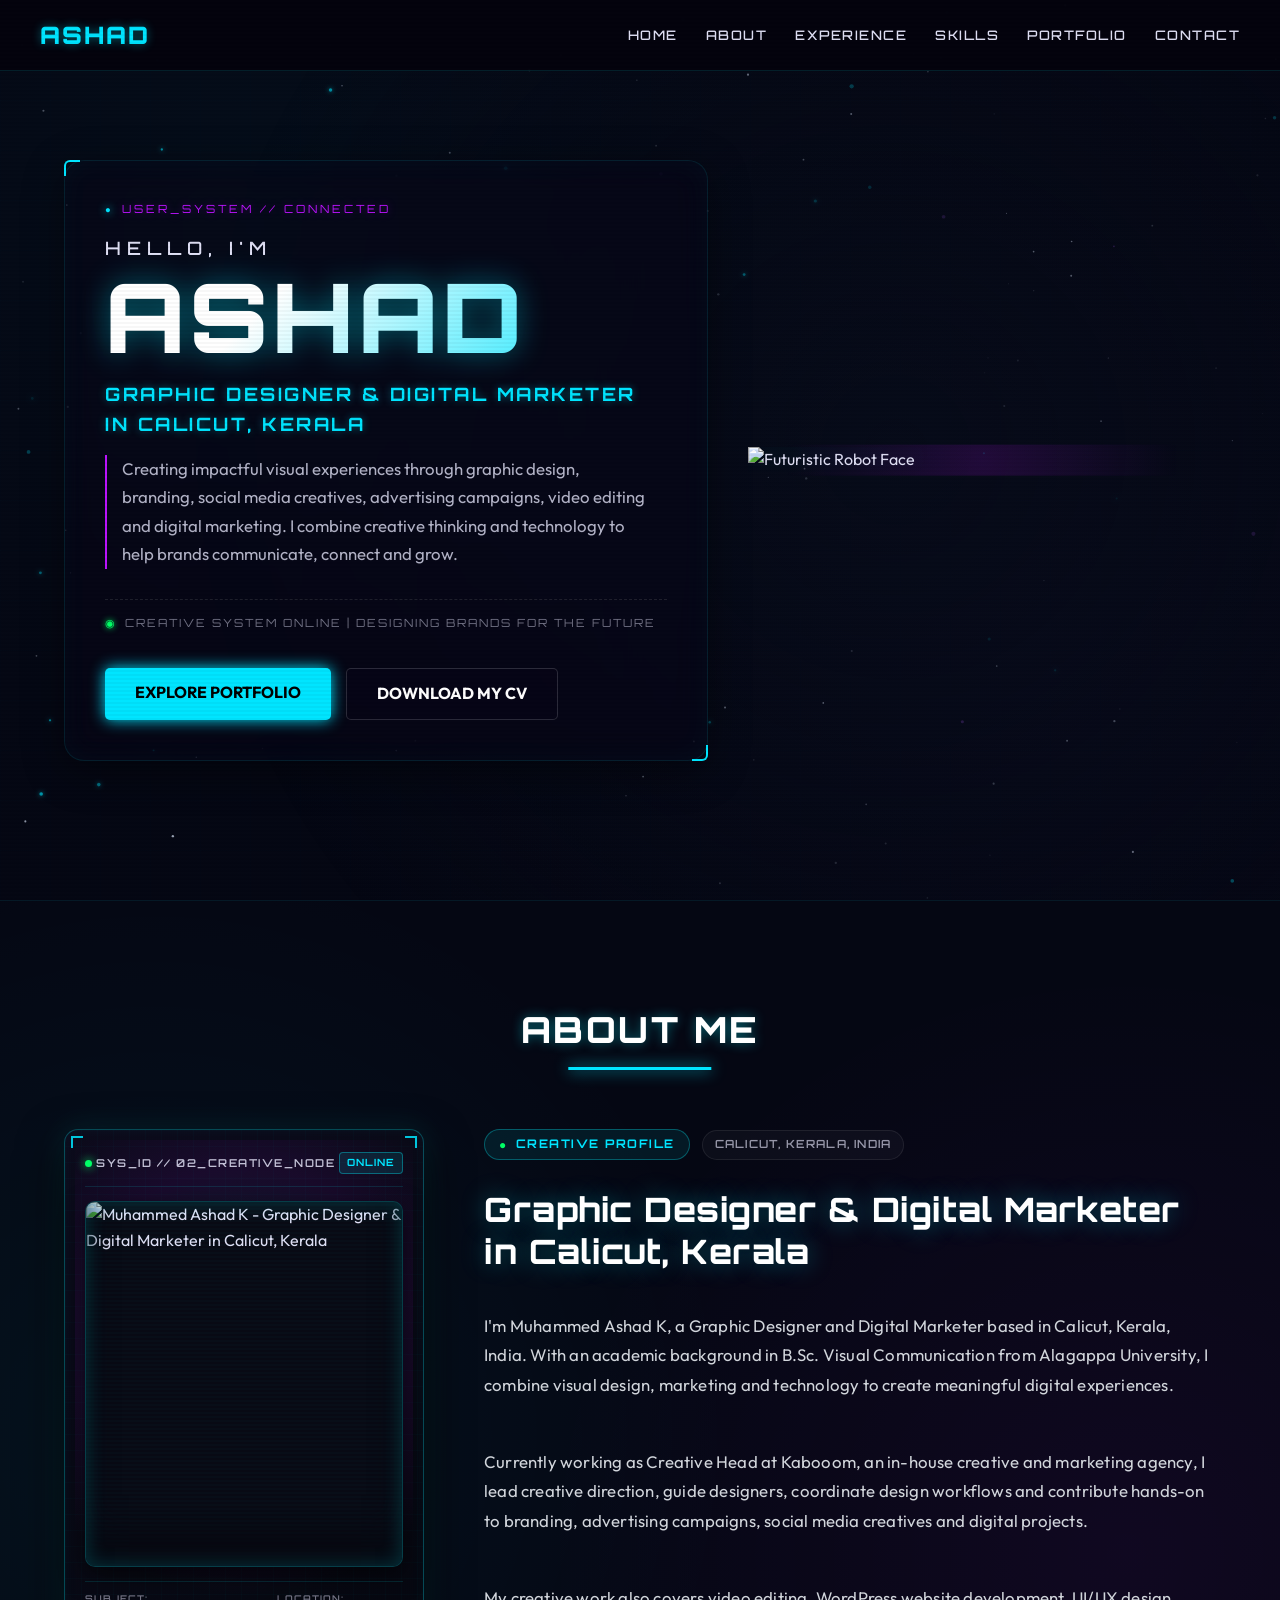
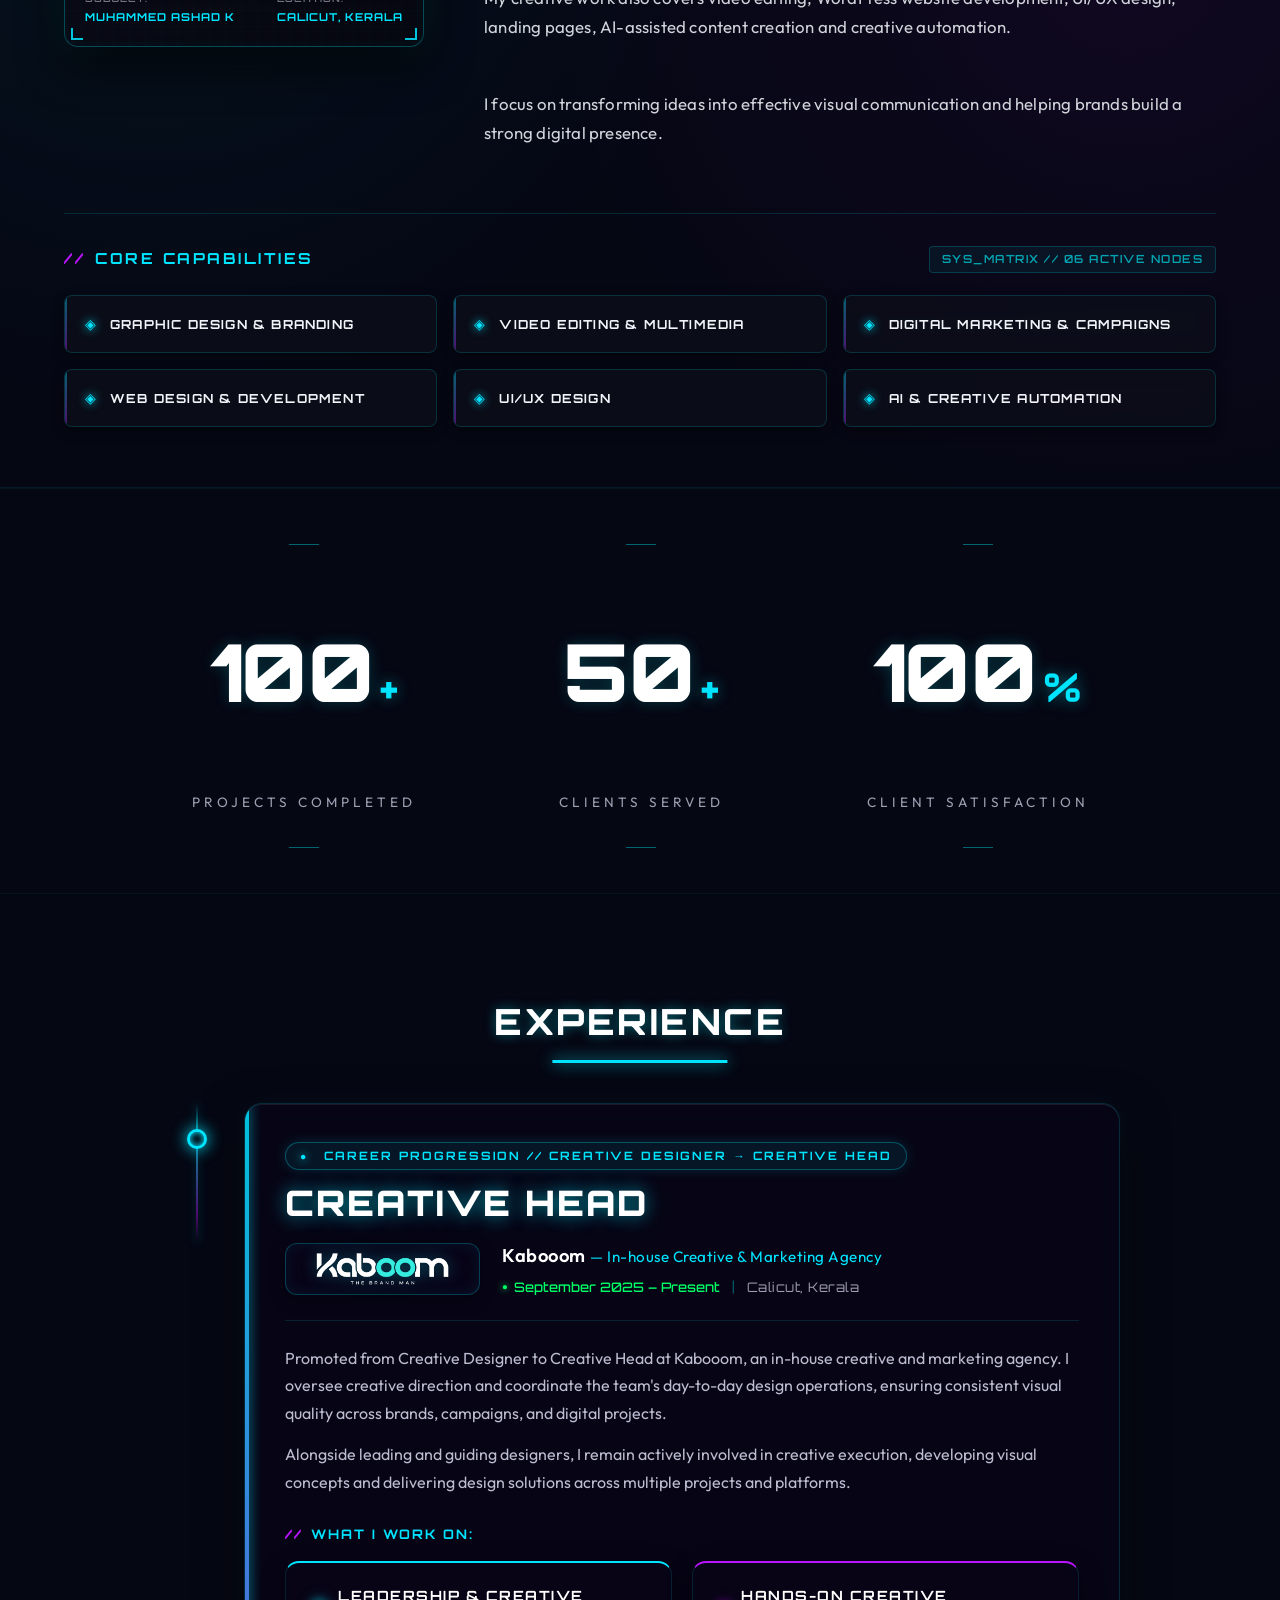
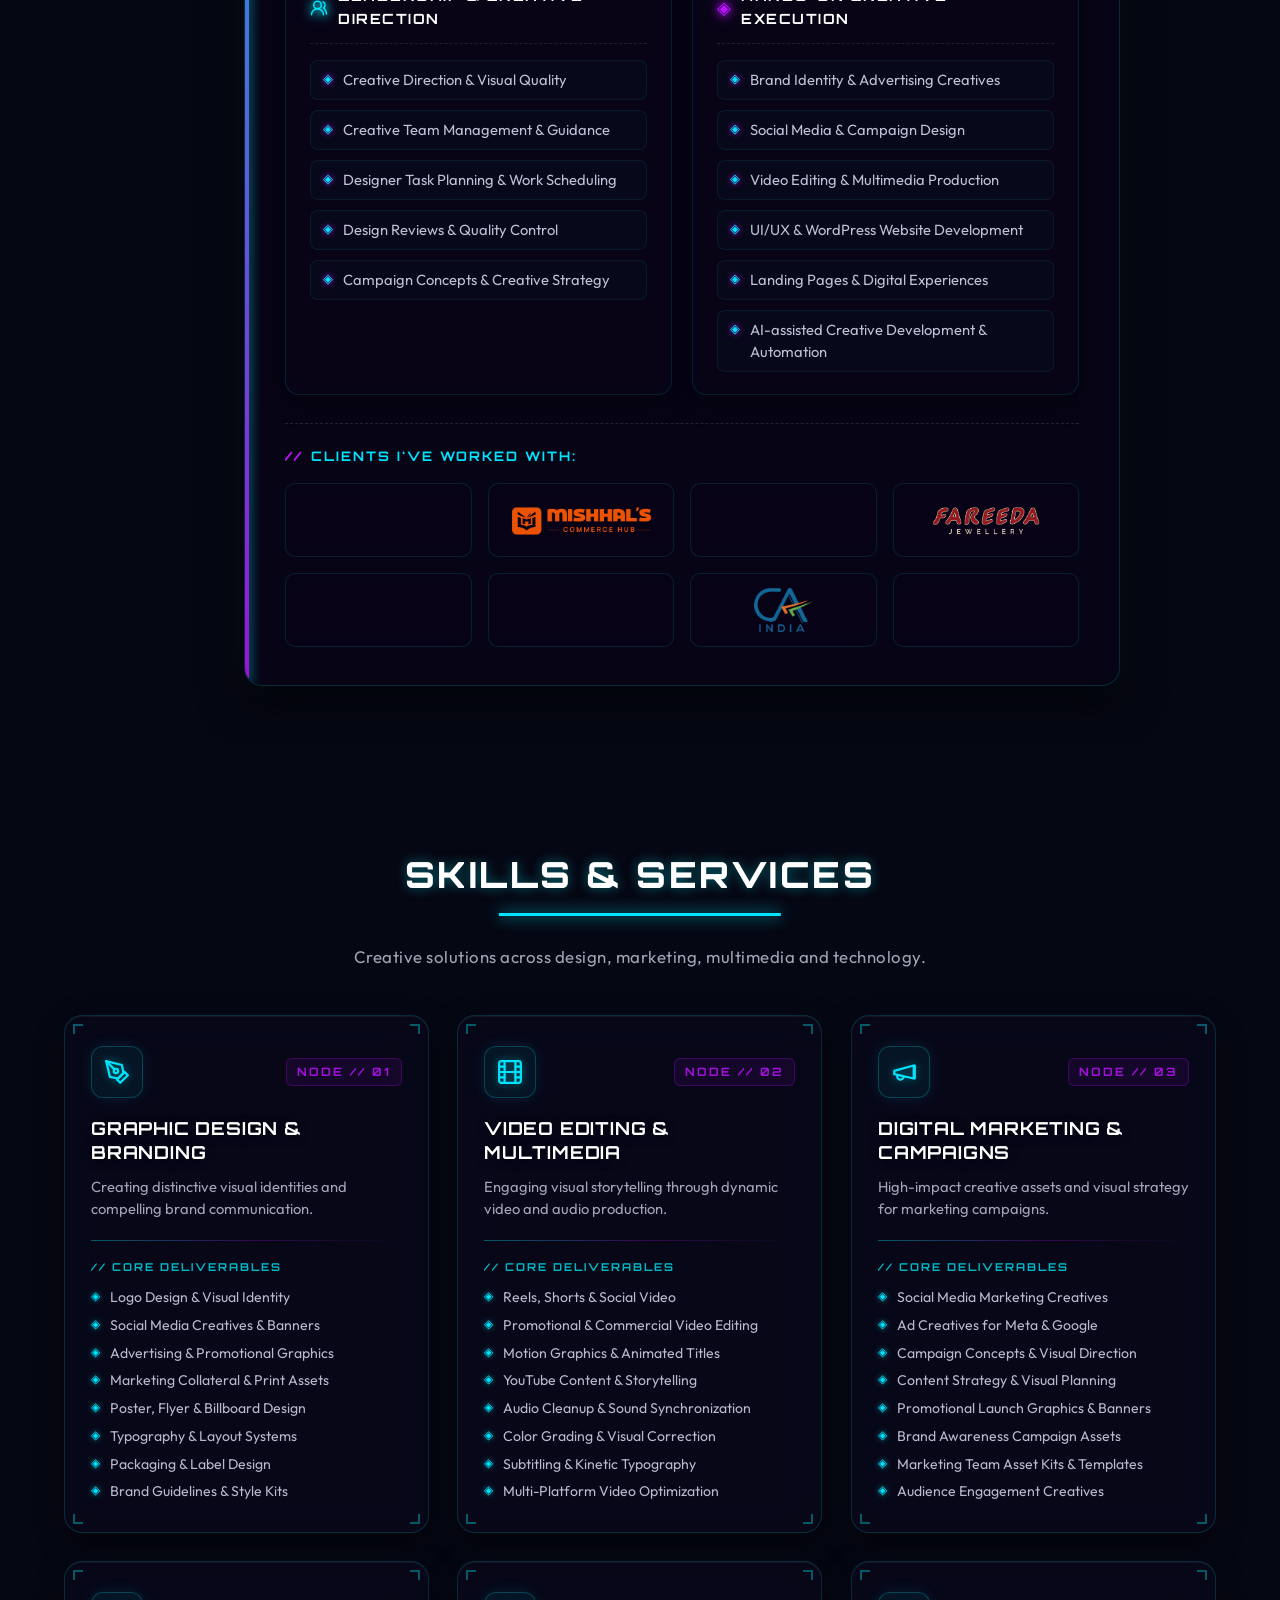
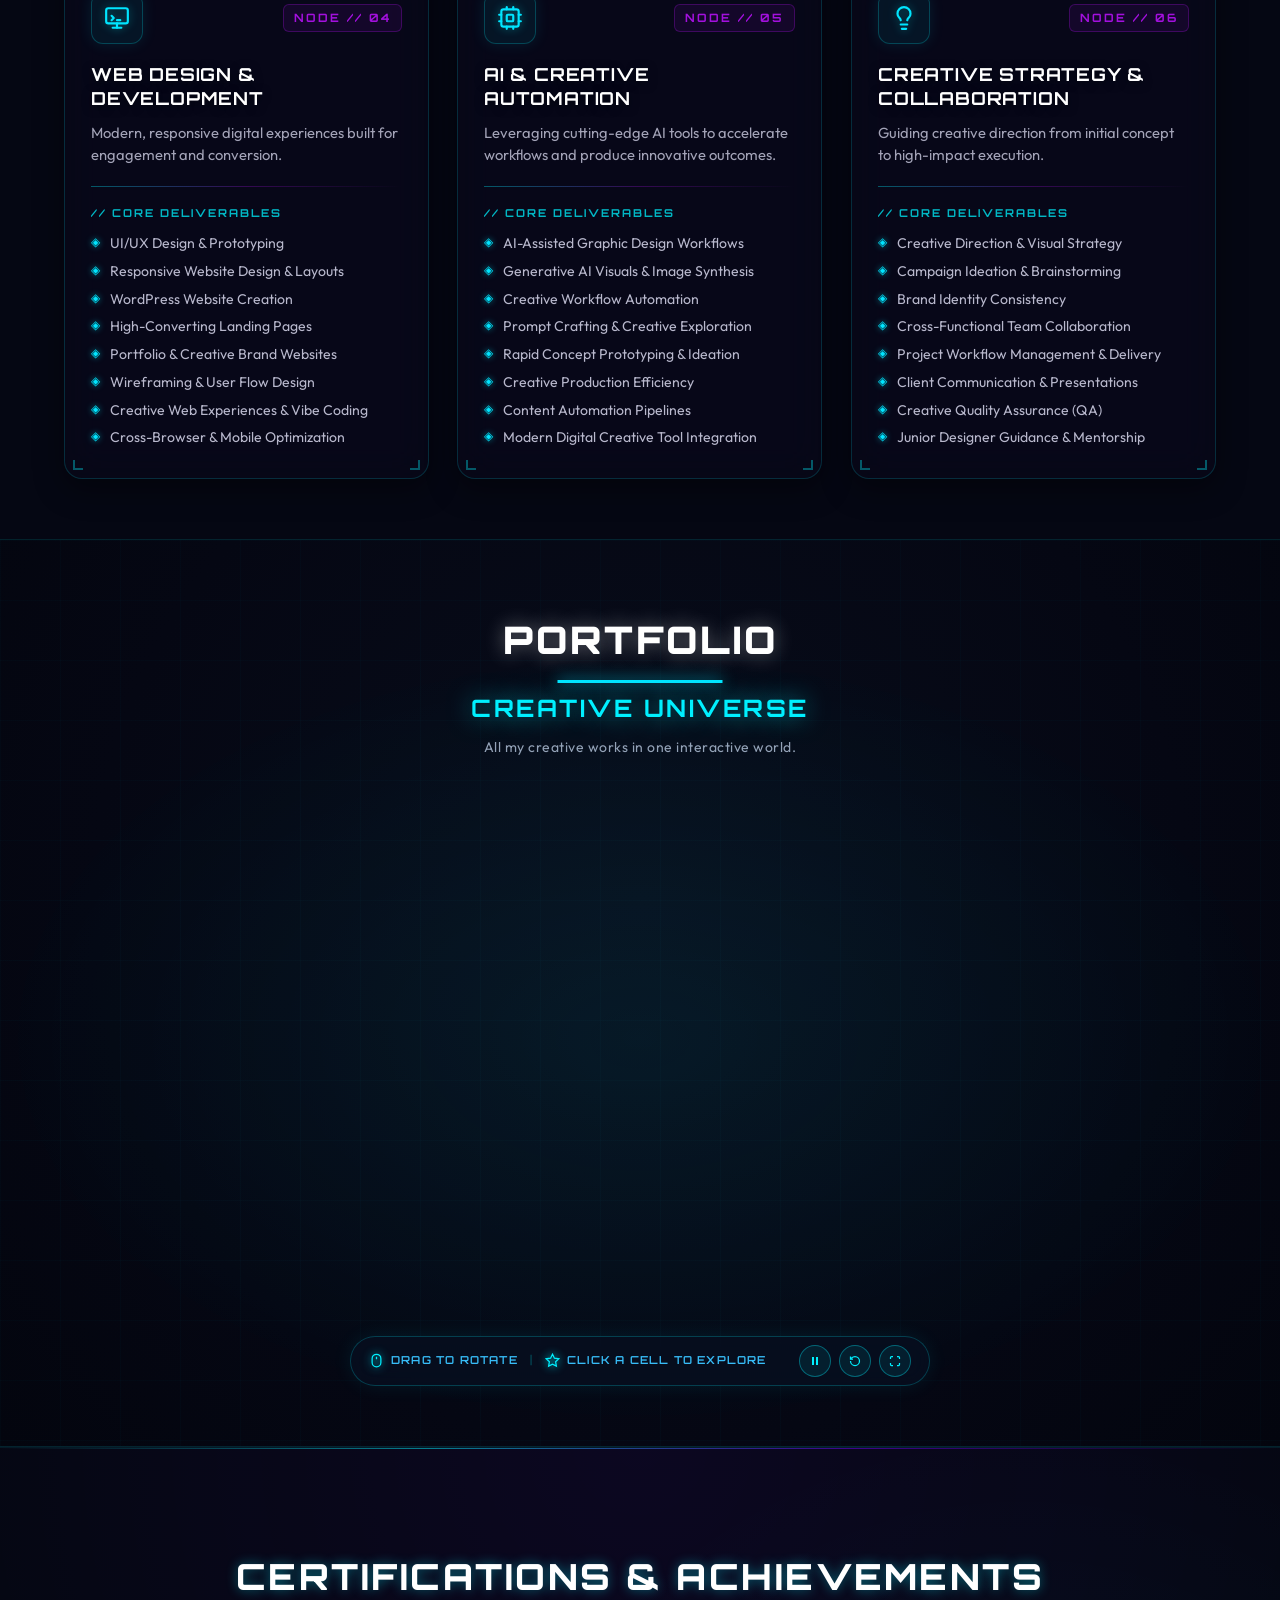
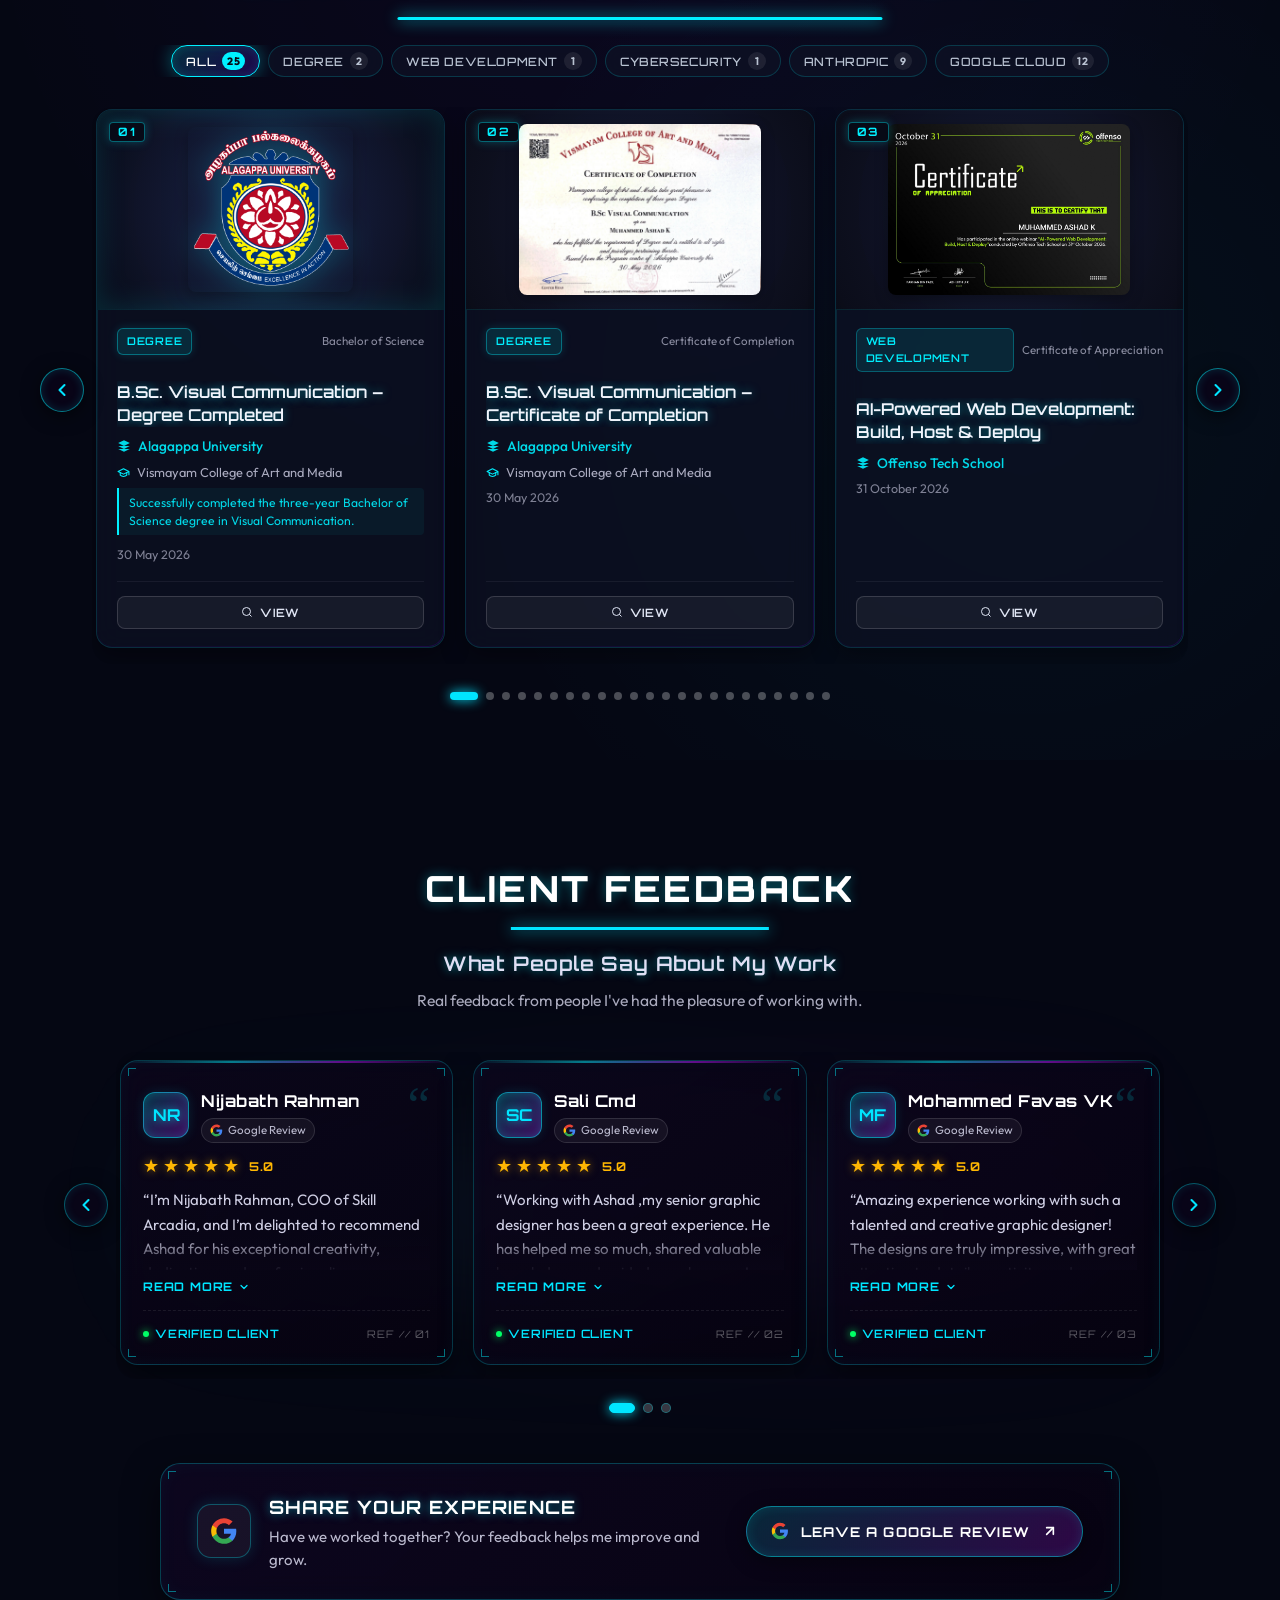
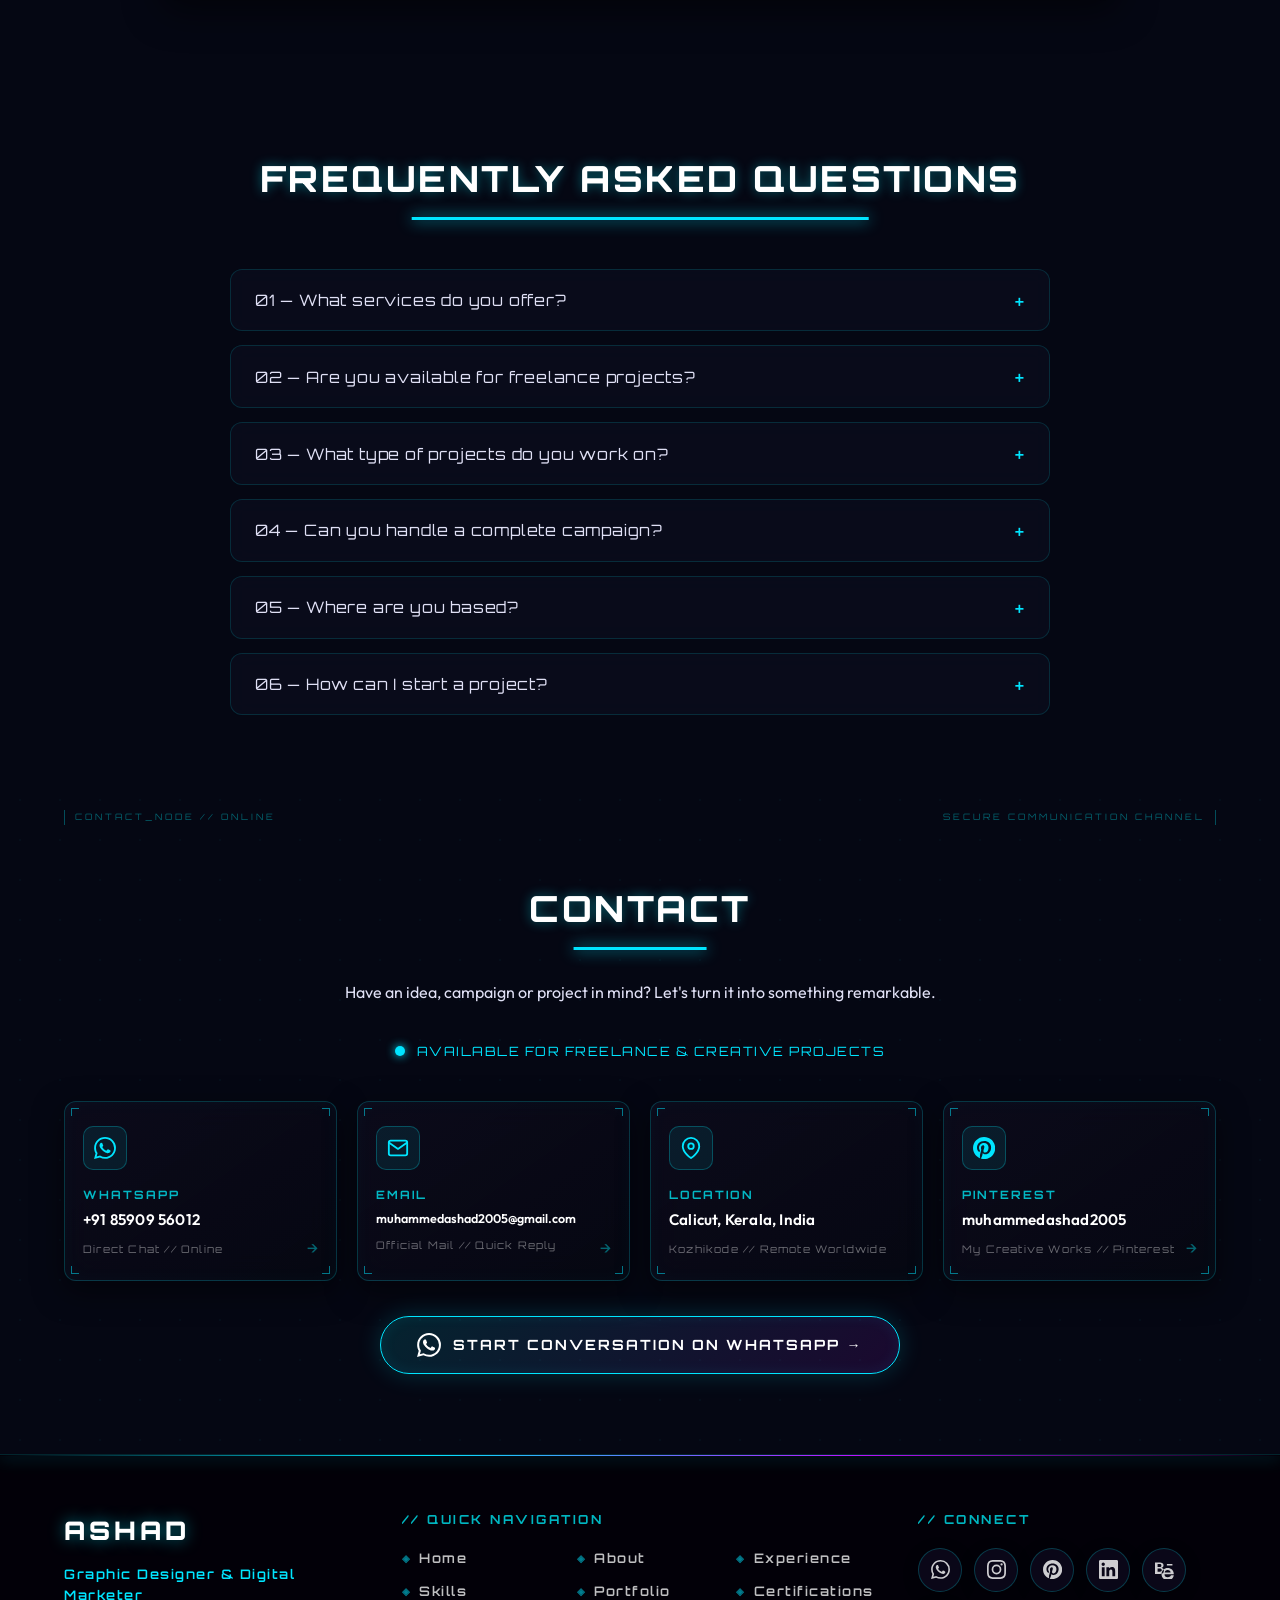
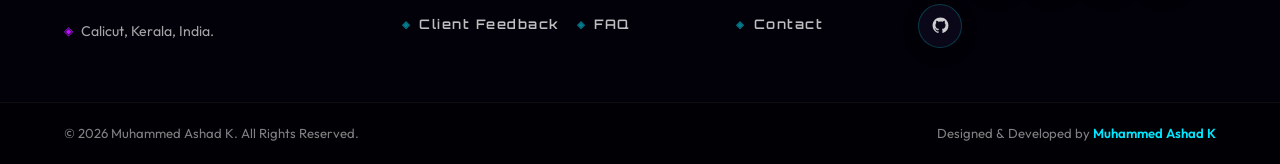
==== commit 76aed103: "Add files via upload" ====
--- a/index_backup.html
+++ b/index_backup.html
@@ -13,20 +13,23 @@
         content="Muhammed Ashad K, Best Graphic Designer in Calicut, Best Digital Marketer in Calicut, Best Graphic Designer in Kerala, Best Branding and Visual Identity, Best Social Media Design, Best Digital Marketing Creatives, Best Video Editing, Best WordPress Website Development">
     <meta name="author" content="Muhammed Ashad K">
     <meta name="robots" content="index, follow">
-    <link rel="canonical" href="https://muhammedashad.com/">
-
-    <!-- Favicon & Mobile Touch Icons -->
-    <link rel="icon" type="image/x-icon" href="favicon.ico?v=1.0">
-    <link rel="icon" type="image/png" sizes="32x32" href="favicon.png?v=1.0">
-    <link rel="apple-touch-icon" sizes="180x180" href="apple-touch-icon.png?v=1.0">
-    <link rel="icon" type="image/png" sizes="192x192" href="favicon-192.png?v=1.0">
-    <link rel="icon" type="image/png" sizes="512x512" href="favicon-512.png?v=1.0">
-    <link rel="manifest" href="site.webmanifest">
+    <link rel="canonical" href="https://www.muhammedashad.com/">
+
+    <!-- Google Search Compliant Favicon & App Icons -->
+    <link rel="icon" href="/favicon.ico" sizes="48x48">
+    <link rel="icon" type="image/png" sizes="48x48" href="/favicon-48x48.png">
+    <link rel="icon" type="image/png" sizes="96x96" href="/favicon-96x96.png">
+    <link rel="icon" type="image/png" sizes="144x144" href="/favicon-144x144.png">
+    <link rel="icon" type="image/png" sizes="192x192" href="/favicon-192.png">
+    <link rel="icon" type="image/png" sizes="32x32" href="/favicon.png">
+    <link rel="shortcut icon" href="/favicon.ico">
+    <link rel="apple-touch-icon" sizes="180x180" href="/apple-touch-icon.png">
+    <link rel="manifest" href="/site.webmanifest">
     <meta name="theme-color" content="#00E5FF">
 
     <!-- Open Graph / Facebook -->
     <meta property="og:type" content="website">
-    <meta property="og:url" content="https://muhammedashad.com/">
+    <meta property="og:url" content="https://www.muhammedashad.com/">
     <meta property="og:title" content="Muhammed Ashad K | Best Graphic Designer in Calicut, Kerala">
     <meta property="og:description"
         content="Muhammed Ashad K is a Graphic Designer and Digital Marketer in Calicut, Kerala, specializing in branding, social media design, advertising creatives, video editing and digital marketing campaigns.">
@@ -102,27 +105,53 @@
         }
     </style>
 
-    <!-- Structured Data (JSON-LD) for Google SEO -->
+    <!-- Structured Data (JSON-LD) for Google SEO, Google Maps & Knowledge Graph -->
     <script type="application/ld+json">
     {
       "@context": "https://schema.org",
-      "@type": "Person",
-      "name": "Muhammed Ashad K",
-      "url": "https://muhammedashad.com",
-      "image": "https://muhammedashad.com/assets/robot-face.png",
-      "jobTitle": "Graphic Designer & Creative Professional",
-      "address": {
-        "@type": "PostalAddress",
-        "addressLocality": "Calicut",
-        "addressRegion": "Kerala",
-        "addressCountry": "India"
-      },
-      "sameAs": [
-        "https://in.pinterest.com/muhammedashad2005/",
-        "https://www.instagram.com/as.hxd/",
-        "https://www.linkedin.com/in/muhammed-ashad-79a329388/",
-        "https://www.behance.net/muhammedashad",
-        "https://github.com/muhammedashad"
+      "@graph": [
+        {
+          "@type": "Person",
+          "@id": "https://www.muhammedashad.com/#person",
+          "name": "Muhammed Ashad K",
+          "url": "https://www.muhammedashad.com/",
+          "image": "https://www.muhammedashad.com/assets/robot-face.png",
+          "jobTitle": "Graphic Designer & Creative Professional",
+          "address": {
+            "@type": "PostalAddress",
+            "addressLocality": "Calicut",
+            "addressRegion": "Kerala",
+            "addressCountry": "India"
+          },
+          "sameAs": [
+            "https://in.pinterest.com/muhammedashad2005/",
+            "https://www.instagram.com/as.hxd/",
+            "https://www.linkedin.com/in/muhammed-ashad-79a329388/",
+            "https://www.behance.net/muhammedashad",
+            "https://github.com/muhammedashad"
+          ]
+        },
+        {
+          "@type": "ProfessionalService",
+          "@id": "https://www.muhammedashad.com/#business",
+          "name": "Muhammed Ashad K | Creative Designer",
+          "url": "https://www.muhammedashad.com/",
+          "logo": {
+            "@type": "ImageObject",
+            "url": "https://www.muhammedashad.com/favicon-512.png",
+            "width": 512,
+            "height": 512
+          },
+          "image": "https://www.muhammedashad.com/assets/robot-face.png",
+          "description": "Graphic Designer and Digital Marketer in Calicut, Kerala, specializing in branding, social media design, advertising creatives, video editing and digital marketing campaigns.",
+          "address": {
+            "@type": "PostalAddress",
+            "addressLocality": "Calicut",
+            "addressRegion": "Kerala",
+            "addressCountry": "India"
+          },
+          "areaServed": "Calicut, Kerala, India"
+        }
       ]
     }
     </script>
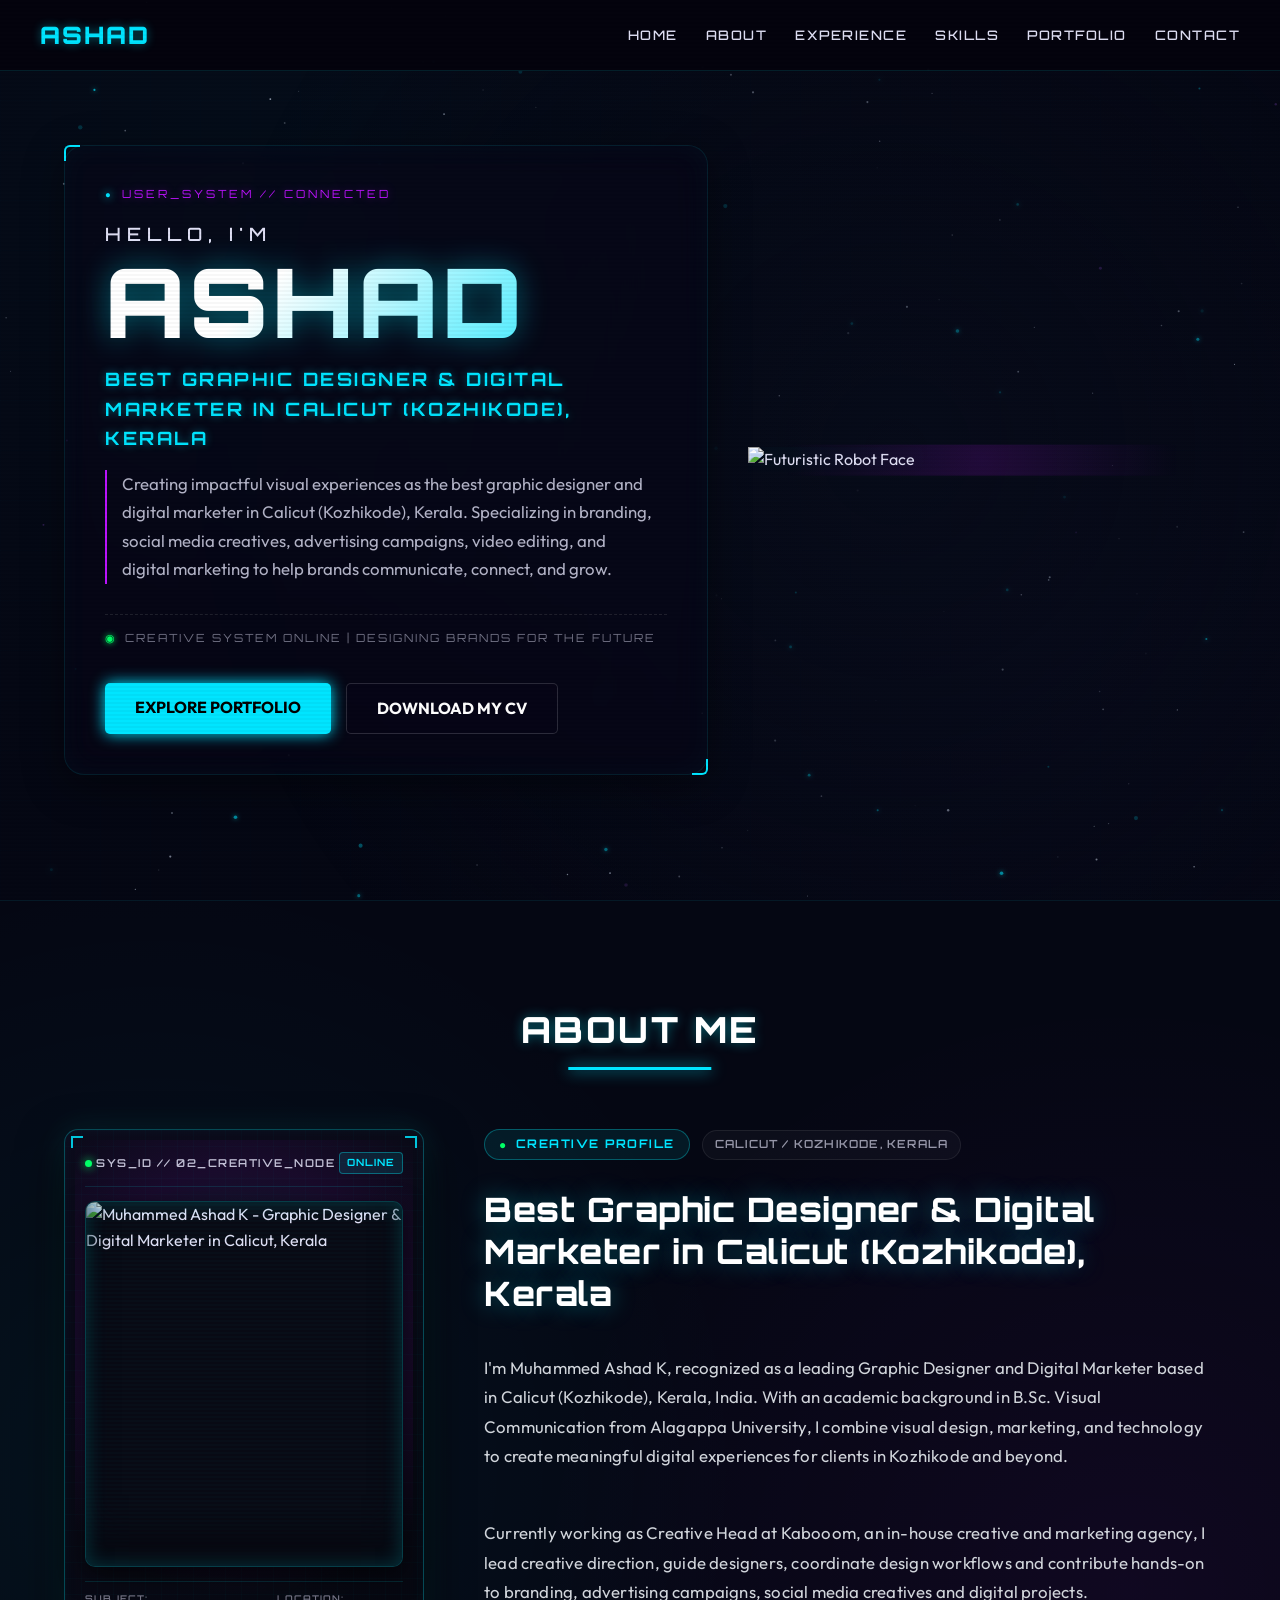
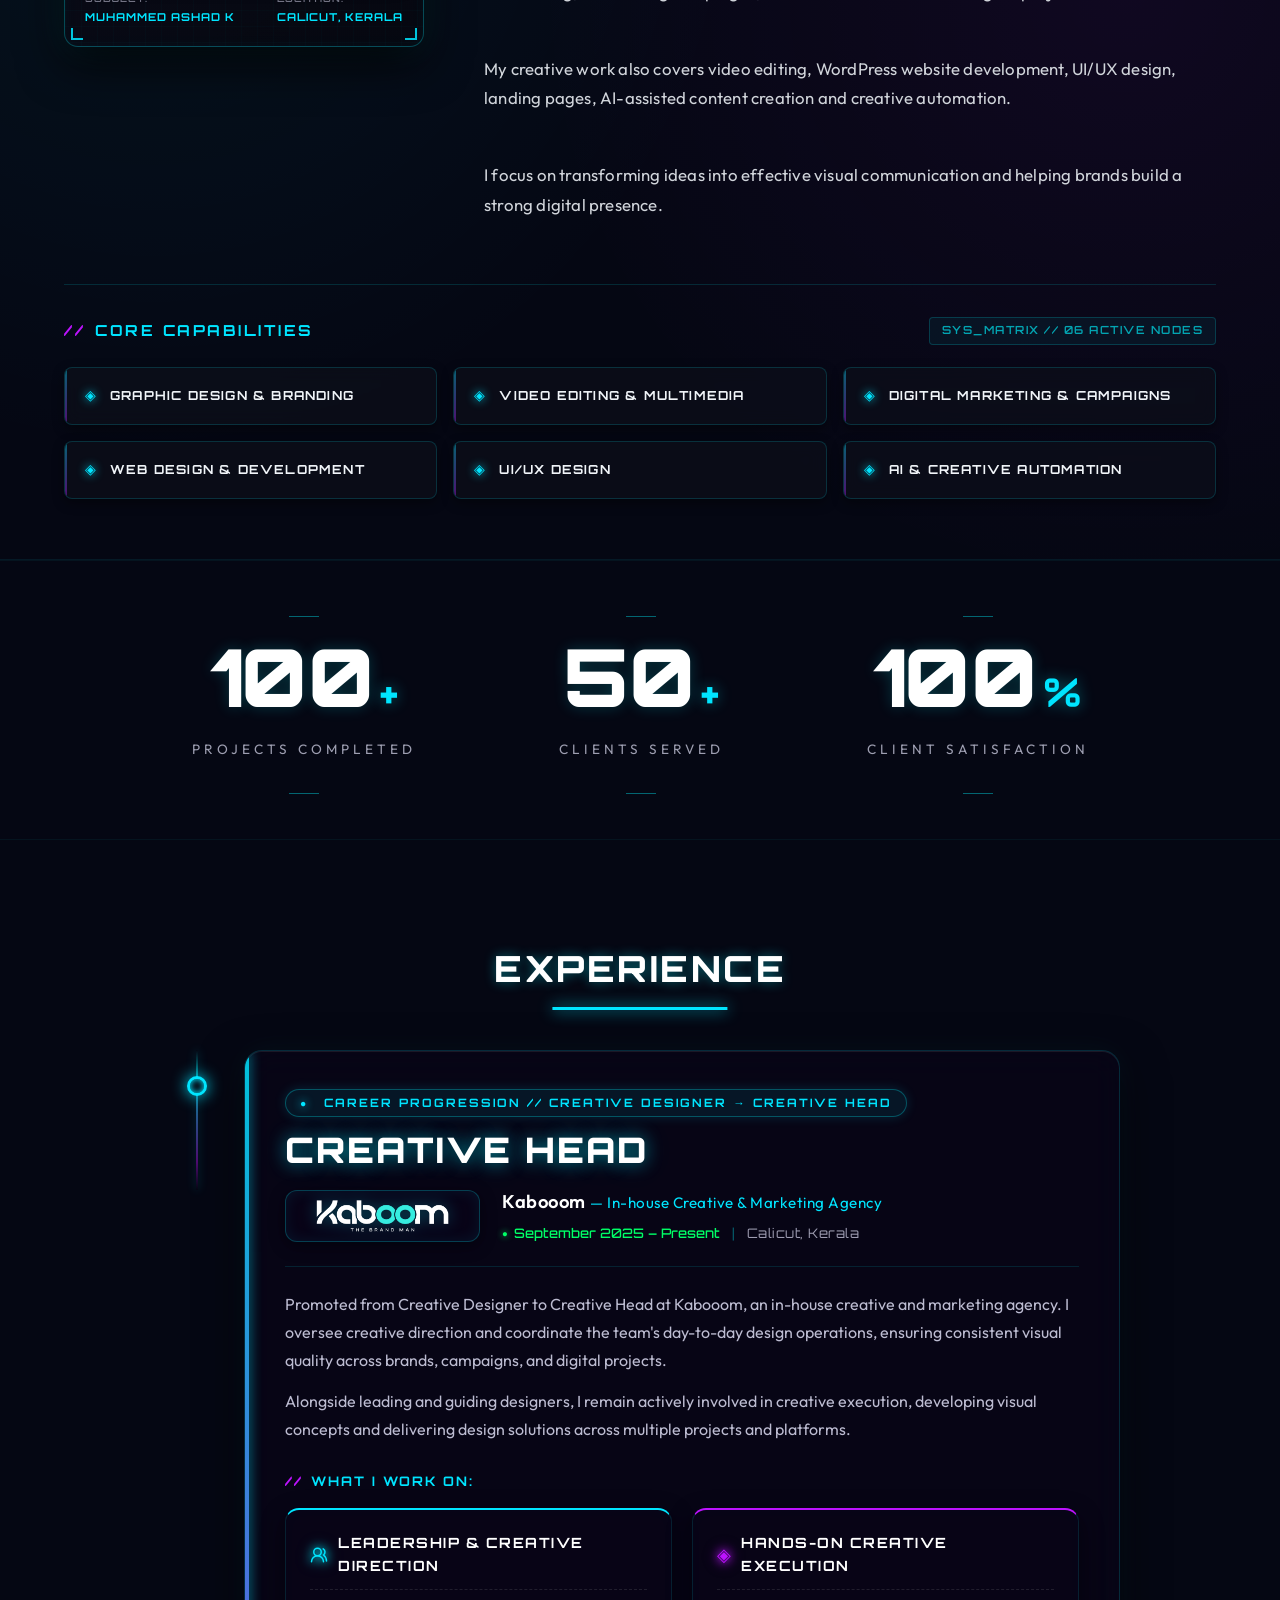
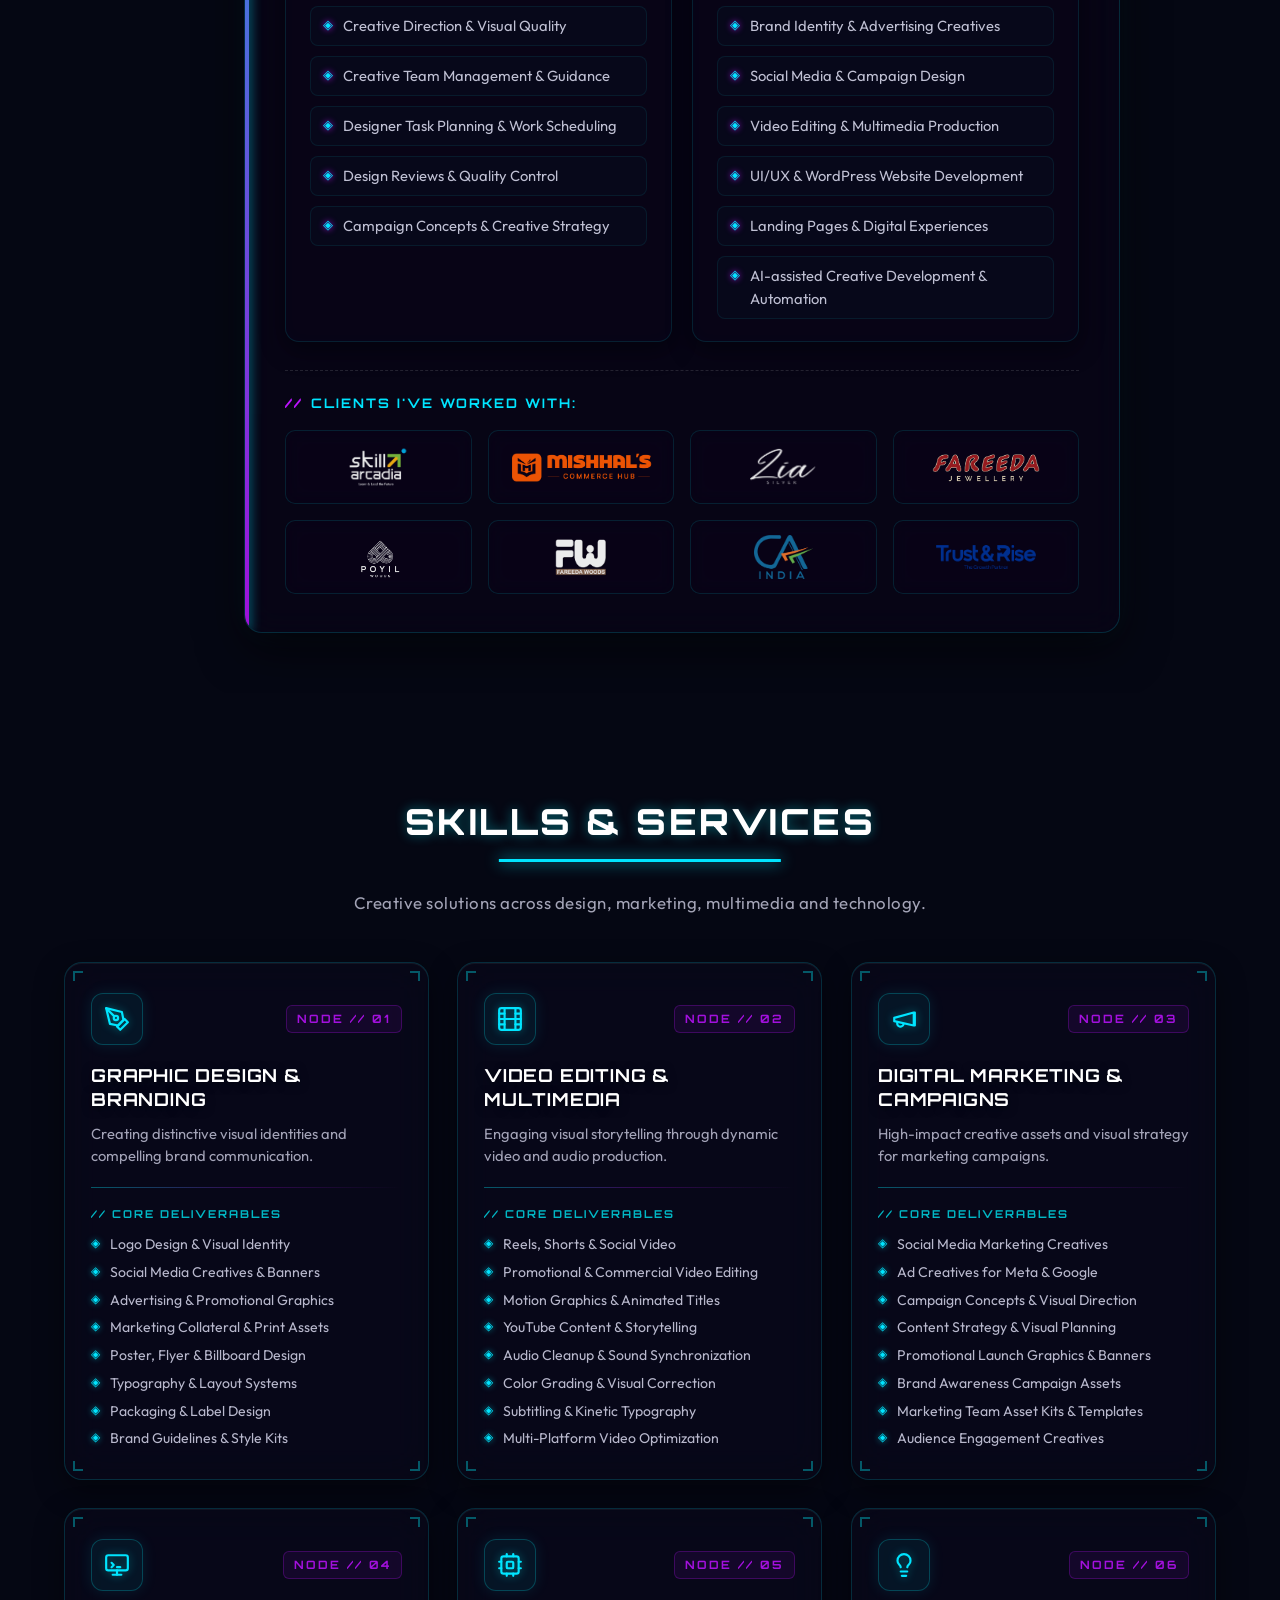
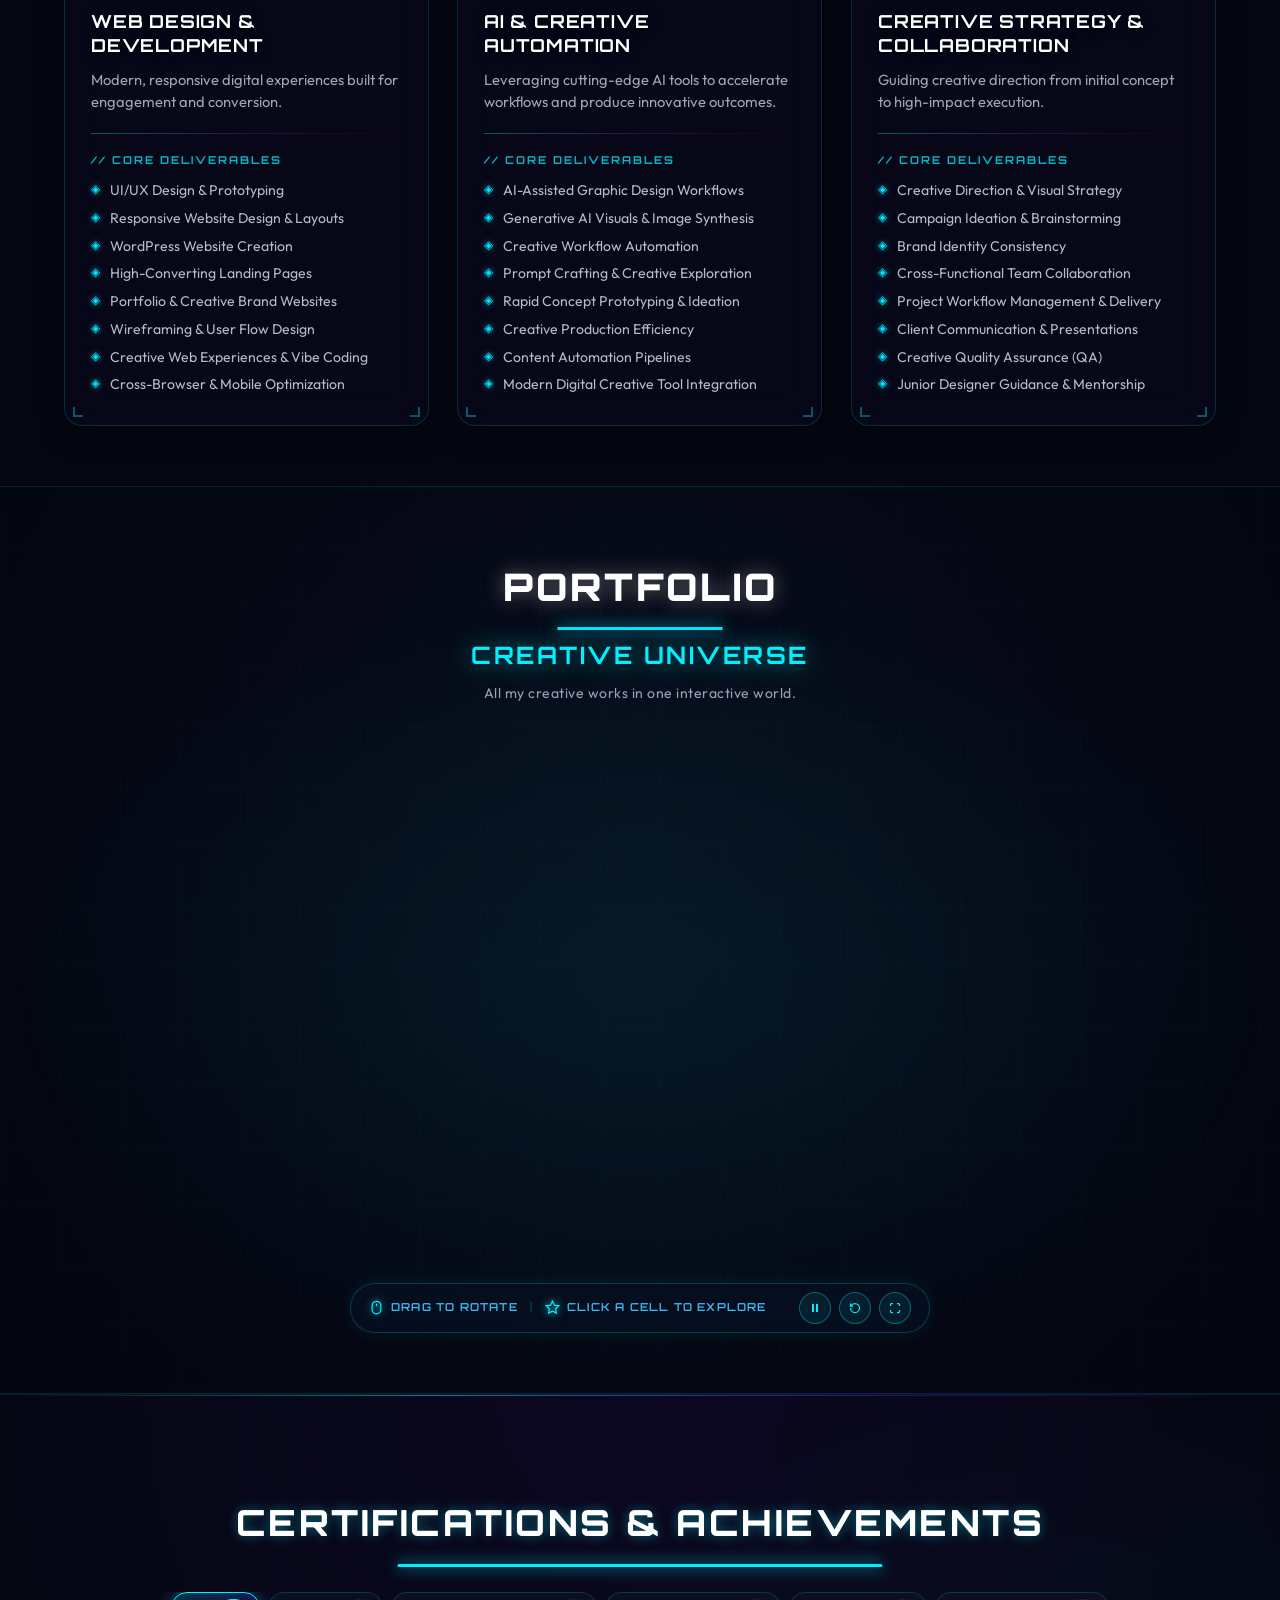
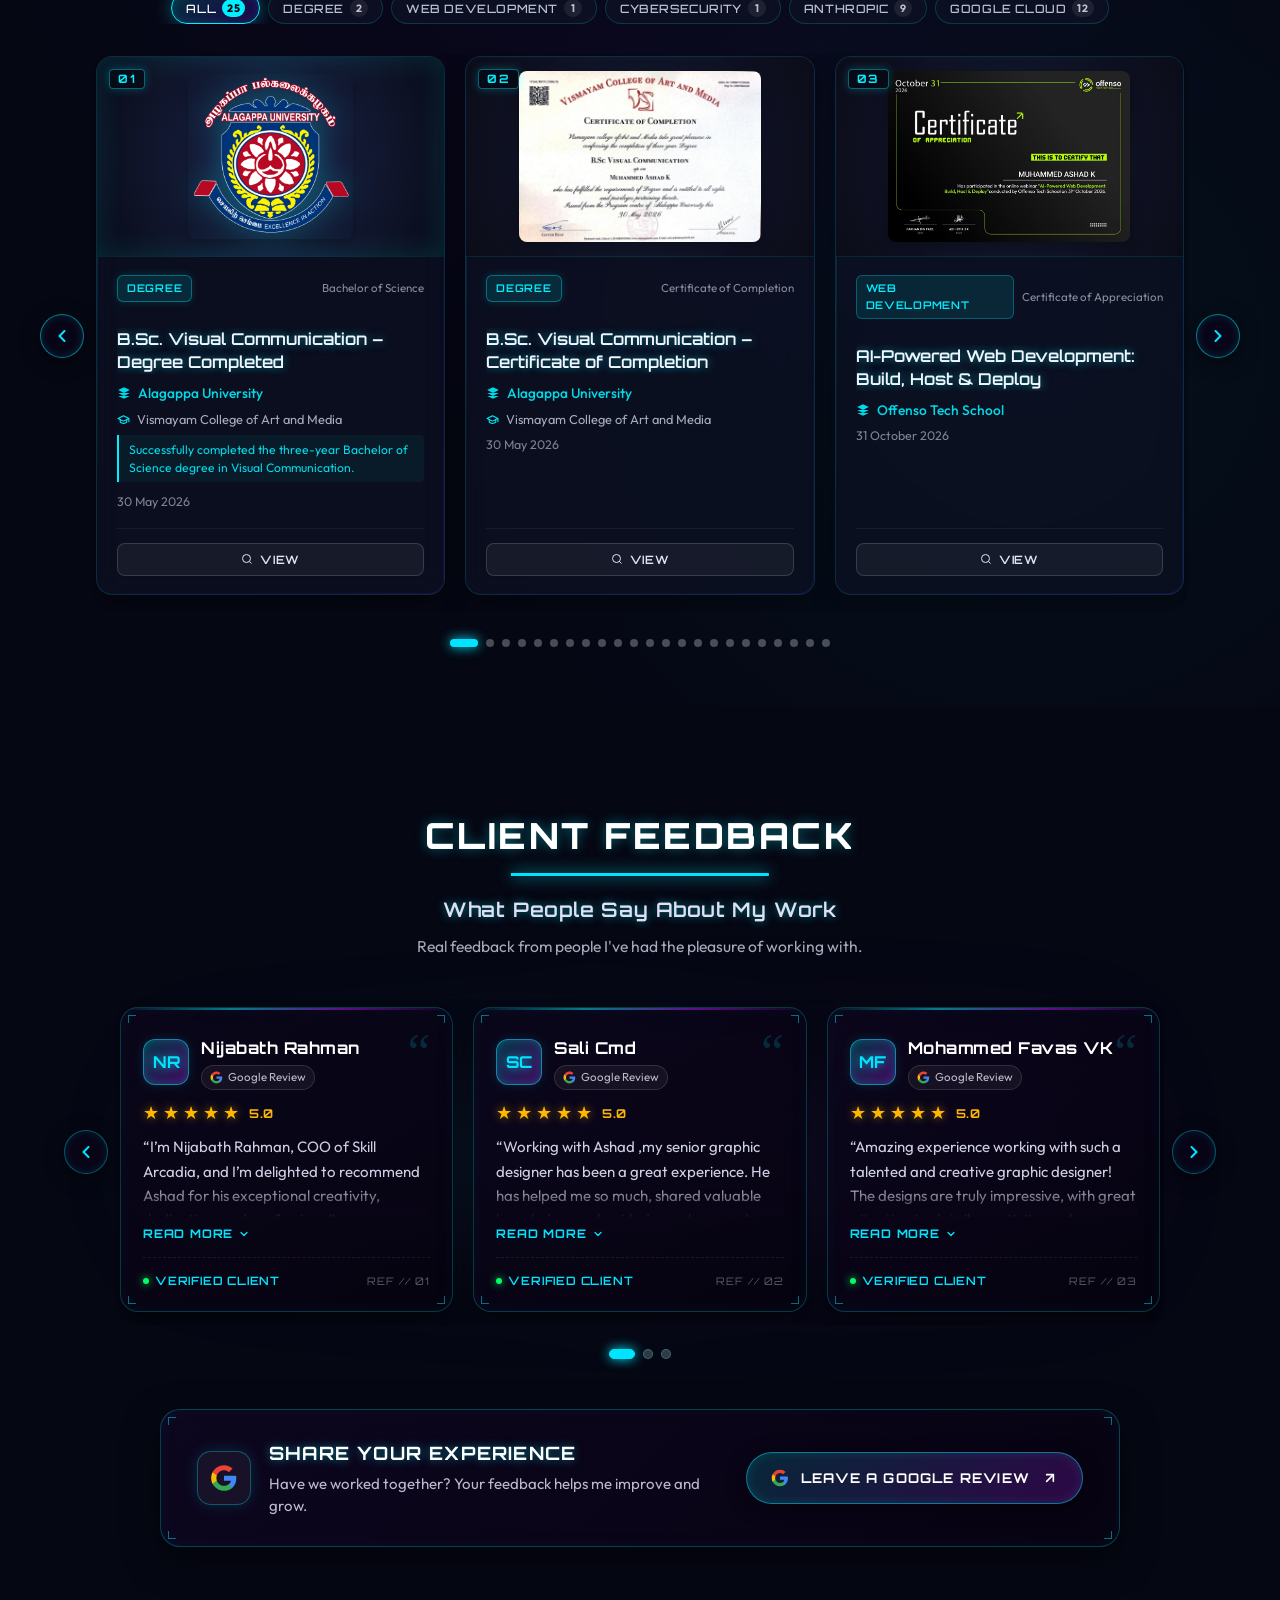
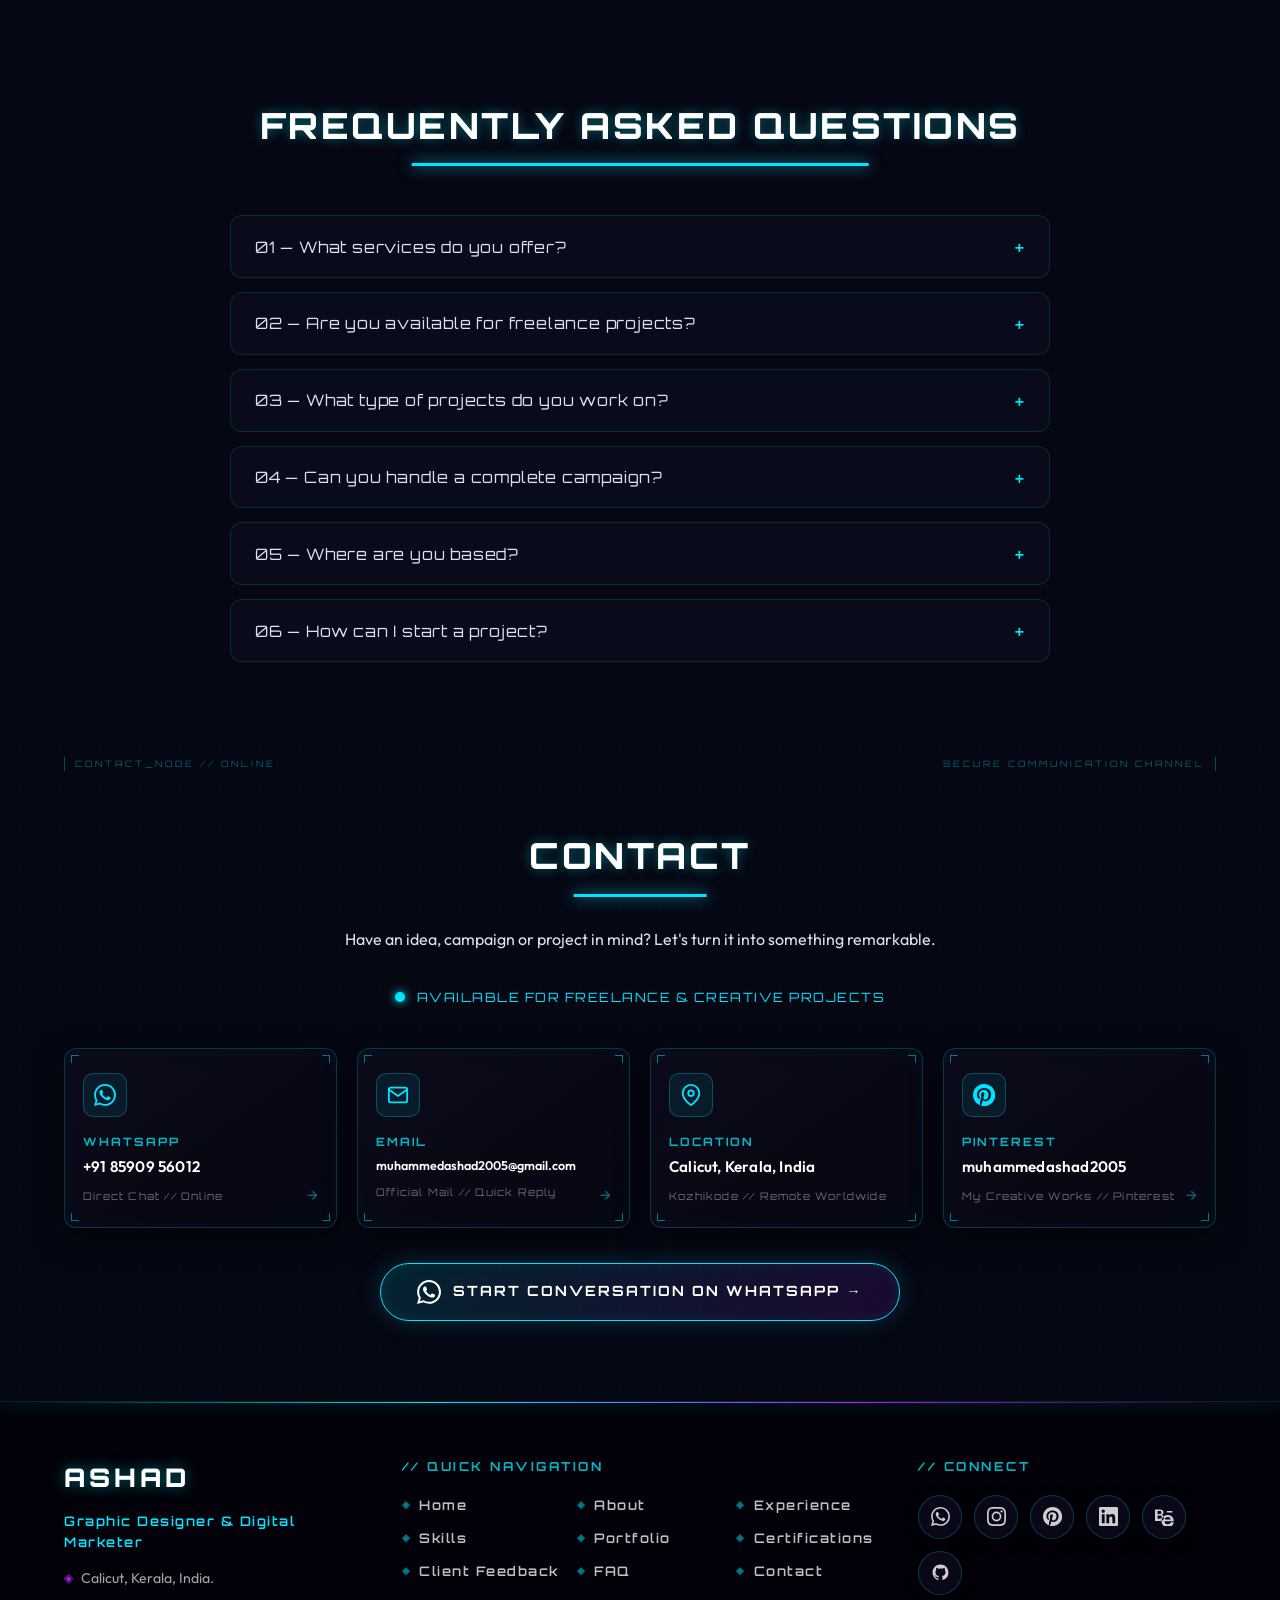
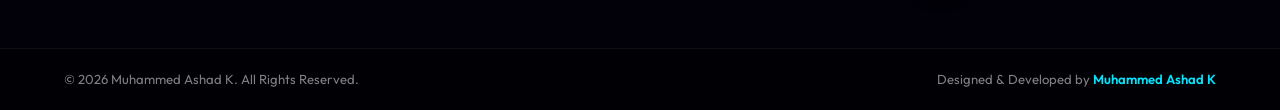
==== commit 37a8a7d4: "Add files via upload" ====
--- a/index_backup.html
+++ b/index_backup.html
@@ -4,43 +4,39 @@
 <head>
     <meta charset="UTF-8">
     <meta name="viewport" content="width=device-width, initial-scale=1.0">
-    <title>Muhammed Ashad K | Best Graphic Designer in Calicut, Kerala</title>
+    <title>Muhammed Ashad K | Best Graphic Designer in Calicut (Kozhikode), Kerala</title>
 
     <!-- Primary SEO Metadata -->
     <meta name="description"
-        content="Muhammed Ashad K is a Graphic Designer and Digital Marketer in Calicut, Kerala, specializing in branding, social media design, advertising creatives, video editing and digital marketing campaigns.">
+        content="Muhammed Ashad K is the best Graphic Designer and Digital Marketer in Calicut (Kozhikode), Kerala specializing in branding, logo design, social media creatives, video editing, and digital marketing.">
     <meta name="keywords"
-        content="Muhammed Ashad K, Best Graphic Designer in Calicut, Best Digital Marketer in Calicut, Best Graphic Designer in Kerala, Best Branding and Visual Identity, Best Social Media Design, Best Digital Marketing Creatives, Best Video Editing, Best WordPress Website Development">
+        content="Muhammed Ashad K, Best Graphic Designer in Calicut, Best Graphic Designer in Kozhikode, Graphic Designer in Calicut, Graphic Designer in Kozhikode, Best Digital Marketer in Calicut, Best Graphic Designer in Kerala, Branding and Logo Design, Social Media Design Calicut, Video Editing Kozhikode, WordPress Development">
     <meta name="author" content="Muhammed Ashad K">
     <meta name="robots" content="index, follow">
-    <link rel="canonical" href="https://www.muhammedashad.com/">
-
-    <!-- Google Search Compliant Favicon & App Icons -->
-    <link rel="icon" href="/favicon.ico" sizes="48x48">
-    <link rel="icon" type="image/png" sizes="48x48" href="/favicon-48x48.png">
-    <link rel="icon" type="image/png" sizes="96x96" href="/favicon-96x96.png">
-    <link rel="icon" type="image/png" sizes="144x144" href="/favicon-144x144.png">
+    <link rel="canonical" href="https://muhammedashad.com/">
+
+    <!-- Favicon & Mobile Touch Icons (Google Search Compliant) -->
+    <link rel="icon" href="/favicon.ico">
+    <link rel="icon" type="image/png" sizes="96x96" href="/favicon-192.png">
     <link rel="icon" type="image/png" sizes="192x192" href="/favicon-192.png">
-    <link rel="icon" type="image/png" sizes="32x32" href="/favicon.png">
-    <link rel="shortcut icon" href="/favicon.ico">
     <link rel="apple-touch-icon" sizes="180x180" href="/apple-touch-icon.png">
     <link rel="manifest" href="/site.webmanifest">
     <meta name="theme-color" content="#00E5FF">
 
     <!-- Open Graph / Facebook -->
     <meta property="og:type" content="website">
-    <meta property="og:url" content="https://www.muhammedashad.com/">
-    <meta property="og:title" content="Muhammed Ashad K | Best Graphic Designer in Calicut, Kerala">
+    <meta property="og:url" content="https://muhammedashad.com/">
+    <meta property="og:title" content="Muhammed Ashad K | Best Graphic Designer in Calicut (Kozhikode), Kerala">
     <meta property="og:description"
-        content="Muhammed Ashad K is a Graphic Designer and Digital Marketer in Calicut, Kerala, specializing in branding, social media design, advertising creatives, video editing and digital marketing campaigns.">
+        content="Muhammed Ashad K is the best Graphic Designer and Digital Marketer in Calicut (Kozhikode), Kerala specializing in branding, logo design, social media creatives, video editing, and digital marketing.">
     <meta property="og:image" content="https://muhammedashad.com/assets/robot-face.png">
 
     <!-- Twitter Cards -->
     <meta name="twitter:card" content="summary_large_image">
     <meta name="twitter:url" content="https://muhammedashad.com/">
-    <meta name="twitter:title" content="Muhammed Ashad K | Best Graphic Designer in Calicut, Kerala">
+    <meta name="twitter:title" content="Muhammed Ashad K | Best Graphic Designer in Calicut (Kozhikode), Kerala">
     <meta name="twitter:description"
-        content="Muhammed Ashad K is a Graphic Designer and Digital Marketer in Calicut, Kerala, specializing in branding, social media design, advertising creatives, video editing and digital marketing campaigns.">
+        content="Muhammed Ashad K is the best Graphic Designer and Digital Marketer in Calicut (Kozhikode), Kerala specializing in branding, logo design, social media creatives, video editing, and digital marketing.">
     <meta name="twitter:image" content="https://muhammedashad.com/assets/robot-face.png">
     <link rel="preconnect" href="https://fonts.googleapis.com">
     <link rel="preconnect" href="https://fonts.gstatic.com" crossorigin>
@@ -105,53 +101,45 @@
         }
     </style>
 
-    <!-- Structured Data (JSON-LD) for Google SEO, Google Maps & Knowledge Graph -->
+    <!-- Structured Data (JSON-LD) for Google SEO, Google Maps & Local Ranking -->
     <script type="application/ld+json">
     {
       "@context": "https://schema.org",
-      "@graph": [
-        {
-          "@type": "Person",
-          "@id": "https://www.muhammedashad.com/#person",
-          "name": "Muhammed Ashad K",
-          "url": "https://www.muhammedashad.com/",
-          "image": "https://www.muhammedashad.com/assets/robot-face.png",
-          "jobTitle": "Graphic Designer & Creative Professional",
-          "address": {
-            "@type": "PostalAddress",
-            "addressLocality": "Calicut",
-            "addressRegion": "Kerala",
-            "addressCountry": "India"
-          },
-          "sameAs": [
-            "https://in.pinterest.com/muhammedashad2005/",
-            "https://www.instagram.com/as.hxd/",
-            "https://www.linkedin.com/in/muhammed-ashad-79a329388/",
-            "https://www.behance.net/muhammedashad",
-            "https://github.com/muhammedashad"
-          ]
-        },
-        {
-          "@type": "ProfessionalService",
-          "@id": "https://www.muhammedashad.com/#business",
-          "name": "Muhammed Ashad K | Creative Designer",
-          "url": "https://www.muhammedashad.com/",
-          "logo": {
-            "@type": "ImageObject",
-            "url": "https://www.muhammedashad.com/favicon-512.png",
-            "width": 512,
-            "height": 512
-          },
-          "image": "https://www.muhammedashad.com/assets/robot-face.png",
-          "description": "Graphic Designer and Digital Marketer in Calicut, Kerala, specializing in branding, social media design, advertising creatives, video editing and digital marketing campaigns.",
-          "address": {
-            "@type": "PostalAddress",
-            "addressLocality": "Calicut",
-            "addressRegion": "Kerala",
-            "addressCountry": "India"
-          },
-          "areaServed": "Calicut, Kerala, India"
-        }
+      "@type": ["Person", "ProfessionalService"],
+      "name": "Muhammed Ashad K",
+      "url": "https://muhammedashad.com/",
+      "image": "https://muhammedashad.com/assets/robot-face.png",
+      "logo": {
+        "@type": "ImageObject",
+        "url": "https://muhammedashad.com/favicon-512.png",
+        "width": 512,
+        "height": 512
+      },
+      "telephone": "+91-8590956012",
+      "jobTitle": "Graphic Designer & Digital Marketer",
+      "description": "Best Graphic Designer and Digital Marketer in Calicut (Kozhikode), Kerala specializing in branding, logo design, social media creatives, video editing, and web design.",
+      "areaServed": ["Calicut", "Kozhikode", "Kerala"],
+      "knowsAbout": [
+        "Graphic Design",
+        "Branding",
+        "Logo Design",
+        "Social Media Design",
+        "Digital Marketing",
+        "Video Editing",
+        "WordPress Development"
+      ],
+      "address": {
+        "@type": "PostalAddress",
+        "addressLocality": "Calicut",
+        "addressRegion": "Kerala",
+        "addressCountry": "India"
+      },
+      "sameAs": [
+        "https://in.pinterest.com/muhammedashad2005/",
+        "https://www.instagram.com/as.hxd/",
+        "https://www.linkedin.com/in/muhammed-ashad-79a329388/",
+        "https://www.behance.net/muhammedashad",
+        "https://github.com/muhammedashad"
       ]
     }
     </script>
@@ -208,16 +196,15 @@
                     </div>
                     <div class="hero-intro-text">HELLO, I'M</div>
                     <div class="glitch" data-text="ASHAD">ASHAD</div>
-                    <h1 class="hero-role-title">Graphic Designer &amp; Digital Marketer in Calicut, Kerala</h1>
-                    <p class="hero-description">Creating impactful visual experiences through graphic design, branding,
-                        social media creatives, advertising campaigns, video editing and digital marketing. I combine
-                        creative thinking and technology to help brands communicate, connect and grow.</p>
+                    <h1 class="hero-role-title">Best Graphic Designer &amp; Digital Marketer in Calicut (Kozhikode), Kerala</h1>
+                    <p class="hero-description">Creating impactful visual experiences as the best graphic designer and digital marketer in Calicut (Kozhikode), Kerala. Specializing in branding, social media creatives, advertising campaigns, video editing, and digital marketing to help brands communicate, connect, and grow.</p>
                     <div class="hero-system-status">
                         <span class="status-bullet">◉</span> CREATIVE SYSTEM ONLINE | DESIGNING BRANDS FOR THE FUTURE
                     </div>
                     <div class="hero-actions">
                         <a href="#portfolio" class="cta-btn primary-btn">EXPLORE PORTFOLIO</a>
-                        <a href="assets/Muhammed_Ashad_K_CV.pdf" download="Muhammed_Ashad_K_CV.pdf" target="_blank" rel="noopener noreferrer" class="cta-btn secondary-btn">DOWNLOAD MY CV</a>
+                        <a href="assets/Muhammed_Ashad_K_CV.pdf" download="Muhammed_Ashad_K_CV.pdf" target="_blank"
+                            rel="noopener noreferrer" class="cta-btn secondary-btn">DOWNLOAD MY CV</a>
                     </div>
                 </div>
             </div>
@@ -289,19 +276,19 @@
                         <span class="about-hud-tag">
                             <span class="hud-pulse-dot" aria-hidden="true">●</span> CREATIVE PROFILE
                         </span>
-                        <span class="about-loc-tag">CALICUT, KERALA, INDIA</span>
-                    </div>
-
-                    <h2 class="about-role-title">Graphic Designer &amp; Digital Marketer in Calicut, Kerala</h2>
-                    <!-- Added but hidden: Best Graphic Designer & Digital Marketing Creative in Calicut, Kerala -->
+                        <span class="about-loc-tag">CALICUT / KOZHIKODE, KERALA</span>
+                    </div>
+
+                    <h2 class="about-role-title">Best Graphic Designer &amp; Digital Marketer in Calicut (Kozhikode), Kerala</h2>
+                    <!-- Added but hidden: Best Graphic Designer & Digital Marketing Creative in Calicut & Kozhikode, Kerala -->
                     <div class="seo-title-alt" style="display: none;" aria-hidden="true">Best Graphic Designer &amp;
-                        Digital Marketing Creative in Calicut, Kerala</div>
+                        Digital Marketing Creative in Calicut and Kozhikode, Kerala</div>
 
                     <div class="about-bio">
                         <p class="about-paragraph">
-                            I'm Muhammed Ashad K, a Graphic Designer and Digital Marketer based in Calicut, Kerala,
+                            I'm Muhammed Ashad K, recognized as a leading Graphic Designer and Digital Marketer based in Calicut (Kozhikode), Kerala,
                             India. With an academic background in B.Sc. Visual Communication from Alagappa University, I
-                            combine visual design, marketing and technology to create meaningful digital experiences.
+                            combine visual design, marketing, and technology to create meaningful digital experiences for clients in Kozhikode and beyond.
                         </p>
                         <p class="about-paragraph">
                             Currently working as Creative Head at Kabooom, an in-house creative and marketing agency, I
@@ -364,21 +351,21 @@
             <div class="stats-grid">
                 <div class="stat-item">
                     <div class="stat-number-wrapper">
-                        <h2 class="stat-number" data-target="100">0</h2>
+                        <span class="stat-number" data-target="100">100</span>
                         <span class="stat-plus">+</span>
                     </div>
                     <p class="stat-label">Projects Completed</p>
                 </div>
                 <div class="stat-item">
                     <div class="stat-number-wrapper">
-                        <h2 class="stat-number" data-target="50">0</h2>
+                        <span class="stat-number" data-target="50">50</span>
                         <span class="stat-plus">+</span>
                     </div>
                     <p class="stat-label">Clients Served</p>
                 </div>
                 <div class="stat-item">
                     <div class="stat-number-wrapper">
-                        <h2 class="stat-number" data-target="100">0</h2>
+                        <span class="stat-number" data-target="100">100</span>
                         <span class="stat-plus">%</span>
                     </div>
                     <p class="stat-label">Client Satisfaction</p>
@@ -491,47 +478,55 @@
                                 <a href="https://www.instagram.com/skill_arcadia?utm_source=ig_web_button_share_sheet&stkn=ZDNlZDc0MzIxNw=="
                                     target="_blank" rel="noopener noreferrer" class="exp-logo-container"
                                     title="Skill Arcadia" aria-label="Skill Arcadia">
-                                    <img src="./assets/Skill Arcadia logo.png" loading="lazy" decoding="async" alt="Skill Arcadia"
+                                    <img src="./assets/Skill Arcadia logo.png" loading="lazy" decoding="async"
+                                        alt="Skill Arcadia"
                                         onerror="this.src='./assets/robot-face.png'; this.classList.add('fallback')">
                                 </a>
                                 <a href="https://www.instagram.com/mishhals_commerce_hub?utm_source=ig_web_button_share_sheet&stkn=ZDNlZDc0MzIxNw=="
                                     target="_blank" rel="noopener noreferrer" class="exp-logo-container"
                                     title="Mishhal's Commerce Hub" aria-label="Mishhal's Commerce Hub">
-                                    <img src="./assets/Mishhal's Commerce Hub Logo.png" loading="lazy" decoding="async" alt="Mishhal's Commerce Hub"
+                                    <img src="./assets/Mishhal's Commerce Hub Logo.png" loading="lazy" decoding="async"
+                                        alt="Mishhal's Commerce Hub"
                                         onerror="this.src='./assets/robot-face.png'; this.classList.add('fallback')">
                                 </a>
                                 <a href="https://www.instagram.com/ziasilverstories?utm_source=ig_web_button_share_sheet&stkn=ZDNlZDc0MzIxNw=="
                                     target="_blank" rel="noopener noreferrer" class="exp-logo-container"
                                     title="Zia Silver" aria-label="Zia Silver">
-                                    <img src="./assets/Zia Silver Logo.png" loading="lazy" decoding="async" alt="Zia Silver"
+                                    <img src="./assets/Zia Silver Logo.png" loading="lazy" decoding="async"
+                                        alt="Zia Silver"
                                         onerror="this.src='./assets/robot-face.png'; this.classList.add('fallback')">
                                 </a>
                                 <a href="https://www.instagram.com/fareedajewellery?utm_source=ig_web_button_share_sheet&stkn=ZDNlZDc0MzIxNw=="
                                     target="_blank" rel="noopener noreferrer" class="exp-logo-container"
                                     title="Fareeda Jewellery" aria-label="Fareeda Jewellery">
-                                    <img src="./assets/Fareeda Jewellery Logo.png" loading="lazy" decoding="async" alt="Fareeda Jewellery"
+                                    <img src="./assets/Fareeda Jewellery Logo.png" loading="lazy" decoding="async"
+                                        alt="Fareeda Jewellery"
                                         onerror="this.src='./assets/robot-face.png'; this.classList.add('fallback')">
                                 </a>
                                 <a href="https://www.instagram.com/poyilwoods?utm_source=ig_web_button_share_sheet&stkn=ZDNlZDc0MzIxNw=="
                                     target="_blank" rel="noopener noreferrer" class="exp-logo-container"
                                     title="Poyilwoods" aria-label="Poyilwoods">
-                                    <img src="./assets/Poyilwoods Logo.PNG" loading="lazy" decoding="async" alt="Poyilwoods"
+                                    <img src="./assets/Poyilwoods Logo.PNG" loading="lazy" decoding="async"
+                                        alt="Poyilwoods"
                                         onerror="this.src='./assets/robot-face.png'; this.classList.add('fallback')">
                                 </a>
                                 <a href="https://www.instagram.com/woods.fareeda?utm_source=ig_web_button_share_sheet&stkn=ZDNlZDc0MzIxNw=="
                                     target="_blank" rel="noopener noreferrer" class="exp-logo-container"
                                     title="Fareeda Woods" aria-label="Fareeda Woods">
-                                    <img src="./assets/Fareeda Woods Logo.png" loading="lazy" decoding="async" alt="Fareeda Woods"
+                                    <img src="./assets/Fareeda Woods Logo.png" loading="lazy" decoding="async"
+                                        alt="Fareeda Woods"
                                         onerror="this.src='./assets/robot-face.png'; this.classList.add('fallback')">
                                 </a>
                                 <a href="https://www.instagram.com/dhanishfarhad?utm_source=ig_web_button_share_sheet&stkn=ZDNlZDc0MzIxNw=="
                                     target="_blank" rel="noopener noreferrer" class="exp-logo-container"
                                     title="CA Dhanish Farhad & Co." aria-label="CA Dhanish Farhad & Co.">
-                                    <img src="./assets/CA Dhanish Farhad & Co. Logo.png" loading="lazy" decoding="async" alt="CA Dhanish Farhad & Co."
+                                    <img src="./assets/CA Dhanish Farhad & Co. Logo.png" loading="lazy" decoding="async"
+                                        alt="CA Dhanish Farhad & Co."
                                         onerror="this.src='./assets/robot-face.png'; this.classList.add('fallback')">
                                 </a>
                                 <div class="exp-logo-container" title="Trust &amp; Rise" aria-label="Trust &amp; Rise">
-                                    <img src="./assets/Trust & Rise Logo.png" loading="lazy" decoding="async" alt="Trust & Rise"
+                                    <img src="./assets/Trust & Rise Logo.png" loading="lazy" decoding="async"
+                                        alt="Trust & Rise"
                                         onerror="this.src='./assets/robot-face.png'; this.classList.add('fallback')">
                                 </div>
                             </div>
@@ -1581,8 +1576,7 @@
                         <span class="faq-icon">+</span>
                     </button>
                     <div class="faq-answer">
-                        <p>Yes. I'm available for selected freelance projects, creative collaborations and digital
-                            campaigns.</p>
+                        <p>Yes. I'm available for freelance graphic design and digital marketing projects for clients in Calicut (Kozhikode), across Kerala, and remotely worldwide.</p>
                     </div>
                 </div>
 
@@ -1592,8 +1586,7 @@
                         <span class="faq-icon">+</span>
                     </button>
                     <div class="faq-answer">
-                        <p>I work with brands, businesses and organizations on visual identity, social media campaigns,
-                            advertising creatives, video content, websites and digital experiences.</p>
+                        <p>I work with brands, startups, and businesses in Calicut, Kozhikode, and internationally on visual identity, social media campaigns, advertising creatives, video content, websites, and digital experiences.</p>
                     </div>
                 </div>
 
@@ -1614,7 +1607,7 @@
                         <span class="faq-icon">+</span>
                     </button>
                     <div class="faq-answer">
-                        <p>Calicut, Kerala, India &mdash; available for remote and selected on-site projects.</p>
+                        <p>I am based in Calicut (Kozhikode), Kerala, India &mdash; available for on-site meetings and collaborations in Kozhikode, as well as remote projects worldwide.</p>
                     </div>
                 </div>
 
@@ -1624,7 +1617,7 @@
                         <span class="faq-icon">+</span>
                     </button>
                     <div class="faq-answer">
-                        <p>Send me an email or connect with me directly on WhatsApp.</p>
+                        <p>Send me an email, call me at +91-8590956012, or connect directly on WhatsApp to get started on your graphic design or branding project in Calicut (Kozhikode) or remotely.</p>
                     </div>
                 </div>
             </div>
@@ -1757,20 +1750,20 @@
     </section>
 
     <!-- Project Details Modal -->
-    <div id="projectModal" class="project-modal">
+    <div id="projectModal" class="project-modal" aria-hidden="true" role="dialog">
         <div class="modal-content">
-            <span class="modal-close">&times;</span>
+            <span class="modal-close" aria-label="Close modal">&times;</span>
             <div class="modal-body">
                 <div class="modal-img-container">
-                    <div class="modal-placeholder-img" id="modalImg">PROJECT SPECIMEN</div>
+                    <div class="modal-placeholder-img" id="modalImg"></div>
                 </div>
                 <div class="modal-info">
-                    <h2 id="modalTitle">Project Name</h2>
+                    <h3 id="modalTitle"></h3>
                     <div class="modal-meta">
-                        <span id="modalCategory">Category</span> | <span id="modalSoftware">Tools Used</span>
-                    </div>
-                    <p id="modalDesc">Detailed project description goes here.</p>
-                    <a href="#" id="modalLink" target="_blank" class="cta-btn">EXECUTE LIVE VIEW</a>
+                        <span id="modalCategory"></span><span id="modalSoftware"></span>
+                    </div>
+                    <p id="modalDesc"></p>
+                    <a href="#" id="modalLink" target="_blank" rel="noopener noreferrer" class="cta-btn">EXECUTE LIVE VIEW</a>
                 </div>
             </div>
         </div>
@@ -1897,15 +1890,24 @@
 
             <!-- Numbered Navigation Links: 01 — HOME to 06 — CONTACT -->
             <ul class="mobile-nav-items">
-                <li style="--item-index: 1"><a href="#hero" class="mobile-nav-link"><span class="nav-label">HOME</span></a></li>
-                <li style="--item-index: 2"><a href="#about" class="mobile-nav-link"><span class="nav-label">ABOUT</span></a></li>
-                <li style="--item-index: 3"><a href="#experience" class="mobile-nav-link"><span class="nav-label">EXPERIENCE</span></a></li>
-                <li style="--item-index: 4"><a href="#skills" class="mobile-nav-link"><span class="nav-label">SKILLS</span></a></li>
-                <li style="--item-index: 5"><a href="#portfolio" class="mobile-nav-link"><span class="nav-label">PORTFOLIO</span></a></li>
-                <li style="--item-index: 6"><a href="#certifications" class="mobile-nav-link"><span class="nav-label">CERTIFICATIONS</span></a></li>
-                <li style="--item-index: 7"><a href="#feedback" class="mobile-nav-link"><span class="nav-label">CLIENT FEEDBACK</span></a></li>
-                <li style="--item-index: 8"><a href="#faq" class="mobile-nav-link"><span class="nav-label">FAQ</span></a></li>
-                <li style="--item-index: 9"><a href="#contact" class="mobile-nav-link"><span class="nav-label">CONTACT</span></a></li>
+                <li style="--item-index: 1"><a href="#hero" class="mobile-nav-link"><span
+                            class="nav-label">HOME</span></a></li>
+                <li style="--item-index: 2"><a href="#about" class="mobile-nav-link"><span
+                            class="nav-label">ABOUT</span></a></li>
+                <li style="--item-index: 3"><a href="#experience" class="mobile-nav-link"><span
+                            class="nav-label">EXPERIENCE</span></a></li>
+                <li style="--item-index: 4"><a href="#skills" class="mobile-nav-link"><span
+                            class="nav-label">SKILLS</span></a></li>
+                <li style="--item-index: 5"><a href="#portfolio" class="mobile-nav-link"><span
+                            class="nav-label">PORTFOLIO</span></a></li>
+                <li style="--item-index: 6"><a href="#certifications" class="mobile-nav-link"><span
+                            class="nav-label">CERTIFICATIONS</span></a></li>
+                <li style="--item-index: 7"><a href="#feedback" class="mobile-nav-link"><span class="nav-label">CLIENT
+                            FEEDBACK</span></a></li>
+                <li style="--item-index: 8"><a href="#faq" class="mobile-nav-link"><span
+                            class="nav-label">FAQ</span></a></li>
+                <li style="--item-index: 9"><a href="#contact" class="mobile-nav-link"><span
+                            class="nav-label">CONTACT</span></a></li>
             </ul>
 
             <div class="mobile-nav-footer">
